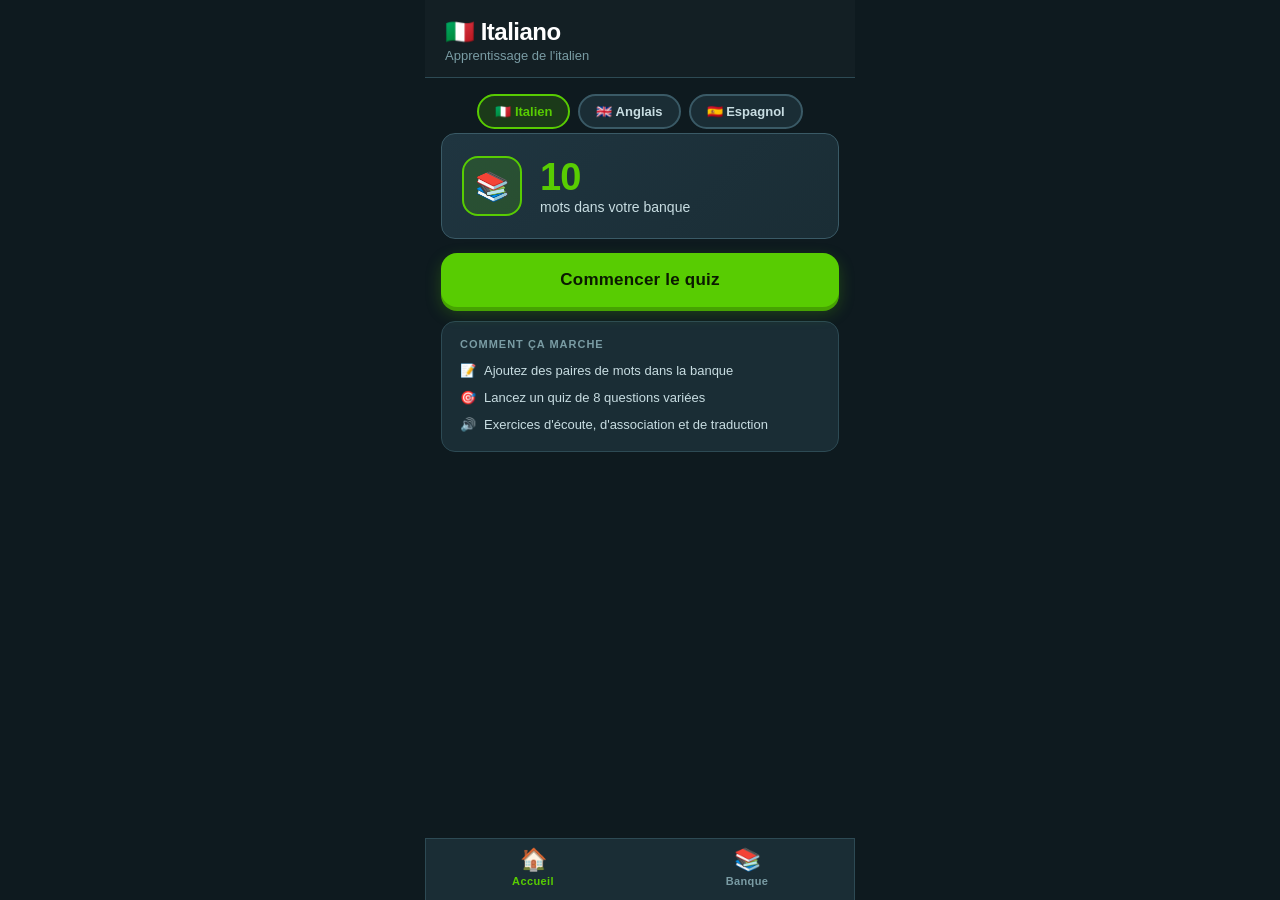
==== bundle.html @ 59fa9714 "Add files via upload" ====
<!DOCTYPE html>
<html lang="fr">
<head>
  <meta charset="UTF-8" />
  <meta name="viewport" content="width=device-width, initial-scale=1.0, maximum-scale=1.0, user-scalable=no" />
  <meta name="theme-color" content="#131F24" />
  <meta name="apple-mobile-web-app-capable" content="yes" />
  <meta name="apple-mobile-web-app-status-bar-style" content="black-translucent" />
  <meta name="apple-mobile-web-app-title" content="Italiano" />
  <title>Italiano — Apprentissage</title>
  <style>
/* ============================================================
   CSS VARIABLES & RESET
   ============================================================ */
:root {
  --bg:           #0e1a1f;
  --bg2:          #131f24;
  --card:         #1a2d35;
  --card2:        #1f3540;
  --border:       #2d4a54;
  --border2:      #3a5a66;
  --accent:       #58cc02;
  --accent-dark:  #46a302;
  --accent-glow:  rgba(88,204,2,0.18);
  --red:          #ff4b4b;
  --red-dark:     #cc3b3b;
  --red-glow:     rgba(255,75,75,0.18);
  --yellow:       #ffd900;
  --yellow-glow:  rgba(255,217,0,0.18);
  --blue:         #1cb0f6;
  --blue-glow:    rgba(28,176,246,0.18);
  --text:         #ffffff;
  --text2:        #c8dde2;
  --text-muted:   #7a9ca4;
  --nav-h:        62px;
  --radius:       14px;
  --radius-sm:    10px;
  --radius-xs:    7px;
  --ease:         cubic-bezier(0.4,0,0.2,1);
}

*, *::before, *::after {
  box-sizing: border-box;
  margin: 0; padding: 0;
  -webkit-tap-highlight-color: transparent;
}

html, body {
  height: 100%;
  overflow: hidden;
  -webkit-font-smoothing: antialiased;
}

body {
  font-family: -apple-system, BlinkMacSystemFont, 'Segoe UI', Roboto, 'Helvetica Neue', Arial, sans-serif;
  background: var(--bg);
  color: var(--text);
  display: flex;
  flex-direction: column;
  align-items: center;
}

/* ============================================================
   SCREENS
   ============================================================ */
.screen {
  display: none;
  flex-direction: column;
  width: 100%;
  max-width: 430px;
  height: 100vh;
  height: 100dvh;
  overflow: hidden;
  position: fixed;
  top: 0;
  left: 50%;
  transform: translateX(-50%);
}
.screen.active { display: flex; }

.screen-content {
  flex: 1;
  overflow-y: auto;
  padding: 16px 16px calc(var(--nav-h) + 20px);
  -webkit-overflow-scrolling: touch;
  scrollbar-width: none;
}
.screen-content::-webkit-scrollbar { display: none; }

.quiz-main { padding-bottom: 16px; }

/* ============================================================
   TTS WARNING
   ============================================================ */
.tts-warning {
  position: fixed;
  top: 0; left: 50%;
  transform: translateX(-50%);
  width: 100%; max-width: 430px;
  background: #5a3800;
  border-bottom: 1px solid #7a5200;
  color: var(--yellow);
  font-size: 13px;
  padding: 10px 16px;
  text-align: center;
  z-index: 9999;
  line-height: 1.4;
}

/* ============================================================
   HEADER
   ============================================================ */
.app-header {
  padding: 18px 20px 14px;
  background: var(--bg2);
  border-bottom: 1px solid var(--border);
  flex-shrink: 0;
}

.app-title {
  font-size: 24px;
  font-weight: 800;
  letter-spacing: -0.5px;
}

.app-subtitle {
  font-size: 13px;
  color: var(--text-muted);
  margin-top: 2px;
}

.screen-title {
  font-size: 20px;
  font-weight: 700;
  color: var(--text);
}

/* ============================================================
   QUIZ HEADER
   ============================================================ */
.quiz-header {
  display: flex;
  align-items: center;
  gap: 12px;
  padding: 12px 16px;
  background: var(--bg2);
  border-bottom: 1px solid var(--border);
  flex-shrink: 0;
}

.btn-quit {
  background: var(--card);
  border: 1.5px solid var(--border);
  color: var(--text-muted);
  font-size: 14px;
  width: 34px; height: 34px;
  border-radius: 50%;
  cursor: pointer;
  display: flex; align-items: center; justify-content: center;
  flex-shrink: 0;
  font-weight: 700;
  transition: all 0.15s;
}
.btn-quit:active { background: var(--red); color: #fff; border-color: var(--red); }

.quiz-progress-container {
  flex: 1;
  height: 10px;
  background: var(--border);
  border-radius: 5px;
  overflow: hidden;
}

.quiz-progress-bar {
  height: 100%;
  width: 0%;
  background: linear-gradient(90deg, var(--accent-dark), var(--accent));
  border-radius: 5px;
  transition: width 0.45s var(--ease);
}

.quiz-counter {
  font-size: 12px;
  font-weight: 700;
  color: var(--text-muted);
  flex-shrink: 0;
  min-width: 44px;
  text-align: right;
  letter-spacing: 0.3px;
}

/* ============================================================
   BOTTOM NAV
   ============================================================ */
.bottom-nav {
  position: fixed;
  bottom: 0; left: 50%;
  transform: translateX(-50%);
  width: 100%; max-width: 430px;
  height: var(--nav-h);
  background: var(--card);
  border-top: 1.5px solid var(--border);
  display: flex;
  z-index: 100;
  padding-bottom: env(safe-area-inset-bottom, 0px);
}

.nav-tab {
  flex: 1;
  background: none; border: none;
  cursor: pointer;
  display: flex; flex-direction: column;
  align-items: center; justify-content: center;
  gap: 4px;
  color: var(--text-muted);
  transition: color 0.15s;
  padding: 6px 0 10px;
}
.nav-tab.active { color: var(--accent); }

.nav-icon { font-size: 22px; line-height: 1; }
.nav-label { font-size: 11px; font-weight: 700; letter-spacing: 0.4px; }

/* ============================================================
   CARDS
   ============================================================ */
.card {
  background: var(--card);
  border: 1.5px solid var(--border);
  border-radius: var(--radius);
  padding: 16px;
  margin-bottom: 14px;
}

/* ============================================================
   LANGUAGE SELECTOR
   ============================================================ */
.lang-selector {
  display: flex;
  gap: 8px;
  justify-content: center;
  flex-wrap: wrap;
  margin-bottom: 4px;
}

.lang-pill {
  display: flex;
  align-items: center;
  gap: 5px;
  padding: 8px 16px;
  border-radius: 20px;
  border: 2px solid var(--border2);
  background: var(--card);
  color: var(--text2);
  font-size: 13px;
  font-weight: 600;
  cursor: pointer;
  transition: border-color 0.15s, background 0.15s, color 0.15s;
  -webkit-user-select: none;
  user-select: none;
}

.lang-pill:active { transform: scale(0.96); }

.lang-pill.active {
  border-color: var(--accent);
  background: var(--accent-glow);
  color: var(--accent);
}

.bank-lang-label {
  font-size: 12px;
  color: var(--text-muted);
  margin: 2px 0 0;
  text-align: center;
}

/* ============================================================
   HOME SCREEN
   ============================================================ */
.home-hero {
  background: linear-gradient(135deg, var(--card2) 0%, var(--card) 100%);
  border: 1.5px solid var(--border2);
  border-radius: var(--radius);
  padding: 22px 20px;
  margin-bottom: 14px;
  display: flex;
  align-items: center;
  gap: 18px;
}

.hero-icon {
  width: 60px; height: 60px;
  background: var(--accent-glow);
  border: 2px solid var(--accent);
  border-radius: 16px;
  display: flex; align-items: center; justify-content: center;
  font-size: 28px;
  flex-shrink: 0;
}

.hero-text {}

.hero-count {
  font-size: 38px;
  font-weight: 900;
  color: var(--accent);
  line-height: 1;
  letter-spacing: -1px;
}

.hero-label {
  font-size: 14px;
  color: var(--text2);
  margin-top: 3px;
}

.quiz-start-area {
  margin-bottom: 14px;
}

.hint-text {
  font-size: 13px;
  color: var(--text-muted);
  margin-top: 10px;
  text-align: center;
  line-height: 1.5;
}
.hint-text strong { color: var(--text2); }

.home-tips {
  background: var(--card);
  border: 1.5px solid var(--border);
  border-radius: var(--radius);
  padding: 16px 18px;
}

.home-tips h3 {
  font-size: 11px;
  font-weight: 700;
  color: var(--text-muted);
  text-transform: uppercase;
  letter-spacing: 1px;
  margin-bottom: 12px;
}

.tip-list {
  list-style: none;
  display: flex; flex-direction: column;
  gap: 9px;
}

.tip-list li {
  font-size: 13px;
  color: var(--text2);
  display: flex; align-items: flex-start; gap: 8px;
  line-height: 1.4;
}

/* ============================================================
   BUTTONS
   ============================================================ */
.btn {
  display: inline-flex; align-items: center; justify-content: center;
  gap: 7px;
  padding: 14px 20px;
  border-radius: var(--radius);
  border: none;
  font-size: 15px;
  font-weight: 700;
  cursor: pointer;
  transition: transform 0.1s, opacity 0.15s, box-shadow 0.15s;
  text-align: center;
  white-space: nowrap;
  -webkit-user-select: none; user-select: none;
  letter-spacing: 0.2px;
}
.btn:active:not(:disabled) { transform: scale(0.96); }
.btn:disabled { opacity: 0.38; cursor: not-allowed; }

.btn-primary {
  background: var(--accent);
  color: #0a1a00;
  box-shadow: 0 4px 0 var(--accent-dark), 0 6px 16px rgba(88,204,2,0.25);
}
.btn-primary:active:not(:disabled) {
  box-shadow: 0 2px 0 var(--accent-dark);
  transform: translateY(2px);
}
.btn-primary:disabled { box-shadow: none; }

.btn-secondary {
  background: var(--card2);
  color: var(--text2);
  border: 1.5px solid var(--border2);
  box-shadow: 0 3px 0 var(--border);
}
.btn-secondary:active:not(:disabled) {
  box-shadow: 0 1px 0 var(--border);
  transform: translateY(2px);
}

.btn-danger {
  background: var(--red);
  color: #fff;
  box-shadow: 0 4px 0 var(--red-dark);
}
.btn-danger:active:not(:disabled) {
  box-shadow: 0 2px 0 var(--red-dark);
  transform: translateY(2px);
}

.btn-large {
  padding: 17px 28px;
  font-size: 17px;
  width: 100%;
  border-radius: 16px;
}

.btn-full { width: 100%; }

.btn-icon-add {
  padding: 11px 16px;
  font-size: 14px;
  border-radius: var(--radius-sm);
}

.btn-sub {
  display: block;
  font-size: 11px;
  font-weight: 400;
  opacity: 0.75;
  margin-top: 2px;
  white-space: normal;
  text-align: center;
  line-height: 1.3;
}

/* ============================================================
   BANK SCREEN
   ============================================================ */
.bank-toolbar {
  display: flex;
  gap: 10px;
  margin-bottom: 12px;
  align-items: center;
}

.search-wrapper {
  flex: 1;
  position: relative;
  display: flex; align-items: center;
}

.search-icon {
  position: absolute; left: 11px;
  font-size: 15px;
  pointer-events: none;
  opacity: 0.6;
}

.search-input {
  width: 100%;
  background: var(--card);
  border: 1.5px solid var(--border);
  border-radius: var(--radius-sm);
  color: var(--text);
  font-size: 15px;
  padding: 11px 11px 11px 36px;
  outline: none;
  transition: border-color 0.15s;
  -webkit-appearance: none;
}
.search-input:focus { border-color: var(--accent); }
.search-input::placeholder { color: var(--text-muted); }

/* ============================================================
   WORD LIST
   ============================================================ */
.word-list {
  list-style: none;
  display: flex; flex-direction: column;
  gap: 8px;
  margin-bottom: 16px;
}

.word-item {
  background: var(--card);
  border: 1.5px solid var(--border);
  border-radius: var(--radius-sm);
  padding: 12px 14px;
  display: flex; align-items: center; gap: 12px;
  animation: fadeSlideIn 0.2s var(--ease);
}

@keyframes fadeSlideIn {
  from { opacity: 0; transform: translateY(-5px); }
  to   { opacity: 1; transform: translateY(0); }
}

.word-flag {
  font-size: 18px;
  flex-shrink: 0;
  line-height: 1;
}

.word-texts { flex: 1; min-width: 0; }

.word-fr {
  font-size: 15px;
  font-weight: 600;
  color: var(--text);
  white-space: nowrap; overflow: hidden; text-overflow: ellipsis;
}

.word-it {
  font-size: 13px;
  color: var(--text-muted);
  margin-top: 2px;
  white-space: nowrap; overflow: hidden; text-overflow: ellipsis;
  font-style: italic;
}

.word-actions {
  display: flex; gap: 6px; flex-shrink: 0;
}

.btn-icon-sm {
  background: none;
  border: 1.5px solid var(--border);
  color: var(--text-muted);
  width: 34px; height: 34px;
  border-radius: var(--radius-xs);
  cursor: pointer;
  display: flex; align-items: center; justify-content: center;
  font-size: 15px;
  transition: background 0.15s, color 0.15s, border-color 0.15s;
}
.btn-icon-sm:active { background: var(--border2); }
.btn-icon-sm.delete:active { background: var(--red); color: #fff; border-color: var(--red); }

.empty-state {
  text-align: center;
  padding: 40px 20px;
  color: var(--text-muted);
}
.empty-icon { font-size: 48px; margin-bottom: 12px; }
.empty-state p { font-size: 15px; margin-bottom: 6px; }
.text-muted { color: var(--text-muted); font-size: 13px; }

.bank-actions {
  display: flex; gap: 10px;
  padding-bottom: 8px;
}
.bank-actions .btn {
  flex: 1;
  font-size: 13px;
  padding: 12px 8px;
}

/* ============================================================
   MODALS
   ============================================================ */
.modal-overlay {
  position: fixed; inset: 0;
  background: rgba(0,0,0,0.72);
  display: flex;
  align-items: flex-end;
  justify-content: center;
  z-index: 500;
  backdrop-filter: blur(6px);
  -webkit-backdrop-filter: blur(6px);
  animation: overlayIn 0.2s ease;
}
@keyframes overlayIn { from { opacity: 0; } to { opacity: 1; } }
.modal-overlay.hidden { display: none; }

.modal-card {
  background: var(--card);
  border: 1.5px solid var(--border2);
  border-radius: var(--radius) var(--radius) 0 0;
  width: 100%; max-width: 430px;
  padding: 22px 20px calc(24px + env(safe-area-inset-bottom, 0px));
  animation: slideUp 0.28s cubic-bezier(0.32, 0.72, 0, 1);
  max-height: 92vh; overflow-y: auto;
}
@keyframes slideUp {
  from { transform: translateY(100%); }
  to   { transform: translateY(0); }
}

.modal-header {
  display: flex; align-items: center;
  justify-content: space-between;
  margin-bottom: 22px;
}

.modal-title { font-size: 18px; font-weight: 800; }

.modal-close {
  background: var(--card2); border: 1.5px solid var(--border2);
  color: var(--text-muted); font-size: 14px; font-weight: 700;
  width: 32px; height: 32px;
  border-radius: 50%;
  cursor: pointer;
  display: flex; align-items: center; justify-content: center;
  transition: background 0.15s;
}
.modal-close:active { background: var(--border2); }

.modal-body { display: flex; flex-direction: column; gap: 14px; }
.modal-text { font-size: 14px; color: var(--text-muted); text-align: center; }

.import-filename { font-size: 15px; font-weight: 600; text-align: center; word-break: break-all; }
.import-count    { font-size: 13px; color: var(--text-muted); text-align: center; }
.import-options  { display: flex; flex-direction: column; gap: 10px; }

/* ============================================================
   FORMS
   ============================================================ */
.modal-form { display: flex; flex-direction: column; gap: 18px; }

.form-group { display: flex; flex-direction: column; gap: 6px; }

.form-label {
  font-size: 12px; font-weight: 700;
  color: var(--text-muted);
  text-transform: uppercase; letter-spacing: 0.8px;
}

.form-input {
  background: var(--bg2);
  border: 1.5px solid var(--border);
  border-radius: var(--radius-sm);
  color: var(--text); font-size: 16px;
  padding: 13px 14px;
  outline: none;
  transition: border-color 0.15s;
  -webkit-appearance: none; width: 100%;
}
.form-input:focus { border-color: var(--accent); }
.form-input::placeholder { color: var(--text-muted); }

.form-error {
  background: var(--red-glow);
  border: 1.5px solid var(--red);
  border-radius: var(--radius-xs);
  color: var(--red);
  font-size: 13px; font-weight: 600;
  padding: 10px 12px;
}
.form-error.hidden { display: none; }

/* ============================================================
   SCORE MODAL
   ============================================================ */
.score-card {
  text-align: center;
  padding: 28px 24px calc(28px + env(safe-area-inset-bottom, 0px));
}

.score-emoji {
  font-size: 60px; margin-bottom: 6px;
  animation: bounceIn 0.5s cubic-bezier(0.36,0.07,0.19,0.97);
}
@keyframes bounceIn {
  0%   { transform: scale(0.2); opacity: 0; }
  60%  { transform: scale(1.2); }
  100% { transform: scale(1); opacity: 1; }
}

.score-title { font-size: 20px; font-weight: 800; margin-bottom: 18px; }

.score-display {
  display: flex; align-items: baseline;
  justify-content: center; gap: 4px;
  margin-bottom: 6px;
}

.score-number {
  font-size: 72px; font-weight: 900;
  color: var(--accent); line-height: 1;
}

.score-total { font-size: 30px; font-weight: 700; color: var(--text-muted); }

.score-message { font-size: 15px; color: var(--text2); margin-bottom: 26px; line-height: 1.4; }

.score-actions { display: flex; flex-direction: column; gap: 10px; }

/* ============================================================
   QUIZ CONTENT
   ============================================================ */
.quiz-content {
  display: flex; flex-direction: column;
  gap: 14px;
  padding-top: 6px;
  height: 100%;
}

.quiz-type-label {
  font-size: 11px; font-weight: 700;
  color: var(--text-muted);
  text-transform: uppercase; letter-spacing: 1.2px;
  text-align: center;
}

/* ---- MCQ ---- */
.mcq-question {
  background: var(--card);
  border: 1.5px solid var(--border2);
  border-radius: var(--radius);
  padding: 22px 16px;
  text-align: center;
  display: flex; flex-direction: column;
  align-items: center; gap: 10px;
}

.mcq-word {
  font-size: 28px; font-weight: 800;
  color: var(--text); line-height: 1.2;
  word-break: break-word;
}

.mcq-options {
  display: flex; flex-direction: column;
  gap: 9px;
}

.mcq-option {
  background: var(--card);
  border: 2px solid var(--border2);
  border-radius: var(--radius-sm);
  color: var(--text);
  font-size: 15px; font-weight: 600;
  padding: 15px 16px;
  cursor: pointer; text-align: left;
  transition: background 0.12s, border-color 0.12s, transform 0.1s;
  width: 100%;
  display: flex; align-items: center; gap: 12px;
  box-shadow: 0 2px 0 var(--border);
}
.mcq-option:active:not(:disabled) {
  transform: translateY(1px);
  box-shadow: 0 1px 0 var(--border);
}
.mcq-option:disabled { cursor: default; }

.mcq-option.correct {
  background: var(--accent-glow);
  border-color: var(--accent);
  color: var(--accent);
  box-shadow: 0 2px 0 var(--accent-dark);
}
.mcq-option.incorrect {
  background: var(--red-glow);
  border-color: var(--red);
  color: var(--red);
  box-shadow: 0 2px 0 var(--red-dark);
  animation: shake 0.4s ease;
}

.mcq-option-letter {
  width: 28px; height: 28px;
  border-radius: 50%;
  background: var(--bg2);
  border: 1.5px solid var(--border2);
  display: flex; align-items: center; justify-content: center;
  font-size: 12px; font-weight: 800;
  color: var(--text-muted);
  flex-shrink: 0;
}
.mcq-option.correct  .mcq-option-letter { background: var(--accent); color: #0a1a00; border-color: var(--accent); }
.mcq-option.incorrect .mcq-option-letter { background: var(--red); color: #fff; border-color: var(--red); }

/* ---- AUDIO BUTTON ---- */
.audio-btn-wrapper {
  display: flex; justify-content: center;
  padding: 8px 0;
}

.btn-audio {
  width: 78px; height: 78px;
  border-radius: 50%;
  background: var(--blue-glow);
  border: 2.5px solid var(--blue);
  font-size: 30px;
  cursor: pointer;
  display: flex; align-items: center; justify-content: center;
  transition: transform 0.15s, background 0.15s;
  box-shadow: 0 4px 0 rgba(28,176,246,0.3), 0 6px 20px rgba(28,176,246,0.15);
}
.btn-audio:active { transform: scale(0.93); }
.btn-audio.speaking {
  animation: audioPulse 0.9s ease-in-out infinite;
  background: rgba(28,176,246,0.25);
}

@keyframes audioPulse {
  0%, 100% { box-shadow: 0 0 0 0 rgba(28,176,246,0.5), 0 4px 0 rgba(28,176,246,0.3); }
  50%       { box-shadow: 0 0 0 16px rgba(28,176,246,0), 0 4px 0 rgba(28,176,246,0.3); }
}

/* ---- MATCH GAME ---- */
.match-instruction {
  font-size: 13px; color: var(--text-muted);
  text-align: center; line-height: 1.5;
}

.match-grid {
  display: grid;
  grid-template-columns: 1fr 1fr;
  gap: 8px;
  align-items: stretch;
}

.match-card {
  background: var(--card);
  border: 2px solid var(--border2);
  border-radius: var(--radius-sm);
  padding: 11px 8px;
  text-align: center; cursor: pointer;
  font-size: 13px; font-weight: 600;
  line-height: 1.3; word-break: break-word;
  min-height: 50px;
  display: flex; align-items: center; justify-content: center;
  transition: background 0.12s, border-color 0.12s, transform 0.1s;
  -webkit-user-select: none; user-select: none;
  box-shadow: 0 2px 0 var(--border);
  color: var(--text2);
}
.match-card:active:not(.matched):not(.disabled) {
  transform: scale(0.96);
}

.match-card.selected {
  border-color: var(--yellow);
  background: var(--yellow-glow);
  color: var(--yellow);
  box-shadow: 0 2px 0 rgba(180,150,0,0.5);
}

.match-card.matched {
  border-color: var(--accent);
  background: var(--accent-glow);
  color: var(--accent);
  opacity: 0.55;
  pointer-events: none;
  box-shadow: none;
}

.match-card.incorrect {
  border-color: var(--red);
  background: var(--red-glow);
  color: var(--red);
  animation: shake 0.4s ease;
}

.match-card.disabled {
  opacity: 0.25; cursor: not-allowed; pointer-events: none;
}

.match-card.audio-card {
  font-size: 22px;
  min-height: 54px;
}

/* ============================================================
   ANIMATIONS
   ============================================================ */
@keyframes shake {
  0%, 100% { transform: translateX(0); }
  20%       { transform: translateX(-7px); }
  40%       { transform: translateX(7px); }
  60%       { transform: translateX(-4px); }
  80%       { transform: translateX(4px); }
}

/* ============================================================
   UTILITY
   ============================================================ */
.hidden { display: none !important; }

@media (min-width: 431px) {
  .bottom-nav {
    border-left: 1.5px solid var(--border);
    border-right: 1.5px solid var(--border);
  }
}

</style>
</head>
<body>

  <!-- TTS Warning Banner -->
  <div id="tts-warning" class="tts-warning hidden">
    ⚠️ La synthèse vocale n'est pas disponible sur ce navigateur. Les exercices audio seront remplacés.
  </div>

  <!-- ===== SCREEN: HOME ===== -->
  <div id="screen-home" class="screen active" data-screen="home">
    <header class="app-header">
      <h1 class="app-title" id="app-title">🇮🇹 Italiano</h1>
      <p class="app-subtitle" id="app-subtitle">Apprentissage du vocabulaire</p>
    </header>

    <main class="screen-content">
      <div id="lang-selector" class="lang-selector"></div>

      <div class="home-hero">
        <div class="hero-icon">📚</div>
        <div class="hero-text">
          <div class="hero-count" id="word-count">0</div>
          <div class="hero-label">mots dans votre banque</div>
        </div>
      </div>

      <div class="quiz-start-area">
        <button id="btn-start-quiz" class="btn btn-primary btn-large" disabled>
          Commencer le quiz
        </button>
        <p id="quiz-hint" class="hint-text hidden">
          Ajoutez encore <strong>8 mots</strong> minimum pour lancer un quiz.
        </p>
      </div>

      <div class="home-tips">
        <h3>Comment ça marche</h3>
        <ul class="tip-list">
          <li><span>📝</span> Ajoutez des paires de mots dans la banque</li>
          <li><span>🎯</span> Lancez un quiz de 8 questions variées</li>
          <li><span>🔊</span> Exercices d'écoute, d'association et de traduction</li>
        </ul>
      </div>
    </main>
  </div>

  <!-- ===== SCREEN: BANK ===== -->
  <div id="screen-bank" class="screen" data-screen="bank">
    <header class="app-header">
      <h1 class="screen-title">Ma banque de mots</h1>
      <p id="bank-lang-label" class="bank-lang-label"></p>
    </header>

    <main class="screen-content">
      <div class="bank-toolbar">
        <div class="search-wrapper">
          <span class="search-icon">🔍</span>
          <input
            type="text"
            id="search-input"
            class="search-input"
            placeholder="Rechercher un mot..."
            autocomplete="off"
            autocorrect="off"
            spellcheck="false"
          />
        </div>
        <button id="btn-add-word" class="btn btn-primary btn-icon-add">
          + Ajouter
        </button>
      </div>

      <ul id="word-list" class="word-list">
        <!-- Words rendered by JS -->
      </ul>

      <div id="word-list-empty" class="empty-state hidden">
        <div class="empty-icon">📭</div>
        <p>Aucun mot trouvé</p>
        <p class="text-muted">Ajoutez votre premier mot ci-dessus !</p>
      </div>

      <div class="bank-actions">
        <button id="btn-export" class="btn btn-secondary">
          ⬇️ Exporter
        </button>
        <button id="btn-import" class="btn btn-secondary">
          ⬆️ Importer
        </button>
        <input type="file" id="import-file-input" accept=".json" style="display:none" />
      </div>
    </main>
  </div>

  <!-- ===== SCREEN: QUIZ ===== -->
  <div id="screen-quiz" class="screen" data-screen="quiz">
    <header class="quiz-header">
      <button id="btn-quit-quiz" class="btn-quit" title="Quitter le quiz">✕</button>
      <div id="quiz-progress-container" class="quiz-progress-container">
        <div id="quiz-progress-bar" class="quiz-progress-bar"></div>
      </div>
      <span id="quiz-counter" class="quiz-counter">Q 1 / 8</span>
    </header>

    <main class="screen-content quiz-main">
      <div id="quiz-content" class="quiz-content">
        <!-- Dynamic quiz content rendered by JS -->
      </div>
    </main>
  </div>

  <!-- ===== BOTTOM NAVIGATION ===== -->
  <nav class="bottom-nav" id="bottom-nav">
    <button class="nav-tab active" data-target="home">
      <span class="nav-icon">🏠</span>
      <span class="nav-label">Accueil</span>
    </button>
    <button class="nav-tab" data-target="bank">
      <span class="nav-icon">📚</span>
      <span class="nav-label">Banque</span>
    </button>
  </nav>

  <!-- ===== MODAL: ADD / EDIT WORD ===== -->
  <div id="modal-add-word" class="modal-overlay hidden" role="dialog" aria-modal="true">
    <div class="modal-card">
      <div class="modal-header">
        <h2 id="modal-word-title" class="modal-title">Ajouter un mot</h2>
        <button class="modal-close" data-close="modal-add-word">✕</button>
      </div>
      <form id="form-add-word" class="modal-form" novalidate>
        <input type="hidden" id="edit-word-id" value="" />
        <div class="form-group">
          <label for="input-native" id="label-native" class="form-label">🇫🇷 Français</label>
          <input
            type="text"
            id="input-native"
            class="form-input"
            placeholder="ex: le chat"
            autocomplete="off"
            required
          />
        </div>
        <div class="form-group">
          <label for="input-target" id="label-target" class="form-label">🇮🇹 Italien</label>
          <input
            type="text"
            id="input-target"
            class="form-input"
            placeholder="ex: il gatto"
            autocomplete="off"
            required
          />
        </div>
        <div id="form-error" class="form-error hidden"></div>
        <button type="submit" class="btn btn-primary btn-full">
          💾 Sauvegarder
        </button>
      </form>
    </div>
  </div>

  <!-- ===== MODAL: IMPORT ===== -->
  <div id="modal-import" class="modal-overlay hidden" role="dialog" aria-modal="true">
    <div class="modal-card">
      <div class="modal-header">
        <h2 class="modal-title">Importer des mots</h2>
        <button class="modal-close" data-close="modal-import">✕</button>
      </div>
      <div class="modal-body">
        <p class="import-filename" id="import-filename">📄 fichier.json</p>
        <p class="import-count" id="import-count"></p>
        <p class="modal-text">Comment souhaitez-vous importer ces mots ?</p>
        <div class="import-options">
          <button id="btn-merge" class="btn btn-secondary btn-full">
            🔀 Fusionner
            <span class="btn-sub">Ajoute les nouveaux mots sans supprimer les existants</span>
          </button>
          <button id="btn-replace" class="btn btn-danger btn-full">
            🔄 Remplacer
            <span class="btn-sub">Supprime tous les mots existants et importe ceux-ci</span>
          </button>
        </div>
      </div>
    </div>
  </div>

  <!-- ===== MODAL: SCORE ===== -->
  <div id="modal-score" class="modal-overlay hidden" role="dialog" aria-modal="true">
    <div class="modal-card score-card">
      <div class="score-emoji" id="score-emoji">🏆</div>
      <h2 class="score-title">Quiz terminé !</h2>
      <div class="score-display">
        <span id="score-value" class="score-number">8</span>
        <span class="score-total">/8</span>
      </div>
      <p id="score-message" class="score-message">Excellent !</p>
      <div class="score-actions">
        <button id="btn-replay" class="btn btn-primary btn-full">
          🔁 Rejouer
        </button>
        <button id="btn-go-home" class="btn btn-secondary btn-full">
          🏠 Accueil
        </button>
      </div>
    </div>
  </div>

  <script>
/* ============================================================
   APP.JS — Apprentissage de vocabulaire (multi-langue)
   ============================================================ */
'use strict';

/* ============================================================
   LANGUAGE CONFIG
   ============================================================ */
const LANGUAGES = {
  'fr-it': { label: 'Français → Italien',   nativeFlag: '🇫🇷', targetFlag: '🇮🇹', ttsLang: 'it-IT', ttsPfx: 'it', filename: 'mots_it.json', title: '🇮🇹 Italiano',  subtitle: 'Apprentissage de l\'italien'   },
  'fr-en': { label: 'Français → Anglais',   nativeFlag: '🇫🇷', targetFlag: '🇬🇧', ttsLang: 'en-US', ttsPfx: 'en', filename: 'mots_en.json', title: '🇬🇧 English',   subtitle: 'Apprentissage de l\'anglais'   },
  'fr-es': { label: 'Français → Espagnol',  nativeFlag: '🇫🇷', targetFlag: '🇪🇸', ttsLang: 'es-ES', ttsPfx: 'es', filename: 'mots_es.json', title: '🇪🇸 Español',   subtitle: 'Apprentissage de l\'espagnol'  },
};

const LANG_KEY = 'app_current_lang';
let currentLangKey = localStorage.getItem(LANG_KEY) || 'fr-it';
function lang() { return LANGUAGES[currentLangKey]; }

/* ============================================================
   STORAGE
   ============================================================ */
function storageKey() { return 'words_' + currentLangKey; }

// Migrate old fr/it fields to native/target
function migrateWord(w) {
  if (w.native === undefined && w.fr !== undefined) {
    return { id: w.id, native: w.fr, target: w.it, created_at: w.created_at, last_seen: w.last_seen };
  }
  return w;
}

function loadWords() {
  try {
    const raw = localStorage.getItem(storageKey());
    if (!raw) return [];
    const parsed = JSON.parse(raw);
    if (!Array.isArray(parsed)) return [];
    return parsed.map(migrateWord);
  } catch (e) {
    console.error('loadWords error:', e);
    return [];
  }
}

function saveWords(words) {
  try {
    localStorage.setItem(storageKey(), JSON.stringify(words));
  } catch (e) {
    console.error('saveWords error:', e);
  }
}

function getWords() { return loadWords(); }

function createWord(native, target) {
  return {
    id: (typeof crypto !== 'undefined' && crypto.randomUUID)
      ? crypto.randomUUID()
      : Math.random().toString(36).slice(2) + Date.now().toString(36),
    native: native.trim(),
    target: target.trim(),
    created_at: new Date().toISOString(),
    last_seen: null
  };
}

function addWord(native, target) {
  const words = getWords();
  const word = createWord(native, target);
  words.unshift(word);
  saveWords(words);
  return word;
}

function updateWord(id, native, target) {
  const words = getWords();
  const idx = words.findIndex(w => w.id === id);
  if (idx === -1) return false;
  words[idx].native = native.trim();
  words[idx].target = target.trim();
  saveWords(words);
  return true;
}

function deleteWord(id) {
  saveWords(getWords().filter(w => w.id !== id));
}

function updateLastSeen(ids) {
  const words = getWords();
  const now = new Date().toISOString();
  ids.forEach(id => {
    const w = words.find(w => w.id === id);
    if (w) w.last_seen = now;
  });
  saveWords(words);
}

/* ============================================================
   TTS MODULE
   ============================================================ */
let targetVoice = null;
let ttsSupported = true;

function initTTS() {
  if (!window.speechSynthesis) {
    ttsSupported = false;
    document.getElementById('tts-warning').classList.remove('hidden');
    return;
  }
  function loadVoices() {
    const voices = speechSynthesis.getVoices();
    targetVoice = voices.find(v => v.lang.startsWith(lang().ttsPfx)) || null;
  }
  loadVoices();
  speechSynthesis.onvoiceschanged = loadVoices;
}

function refreshTTSVoice() {
  if (!window.speechSynthesis) return;
  const voices = speechSynthesis.getVoices();
  targetVoice = voices.find(v => v.lang.startsWith(lang().ttsPfx)) || null;
}

function speak(text, onEnd) {
  if (!ttsSupported || !window.speechSynthesis) {
    if (onEnd) onEnd();
    return;
  }
  speechSynthesis.cancel();
  const utterance = new SpeechSynthesisUtterance(text);
  utterance.lang = lang().ttsLang;
  utterance.rate = 0.85;
  utterance.pitch = 1.0;
  utterance.volume = 1.0;
  if (targetVoice) utterance.voice = targetVoice;
  if (onEnd) {
    utterance.onend = () => onEnd();
    utterance.onerror = () => onEnd();
  }
  setTimeout(() => {
    try { speechSynthesis.speak(utterance); }
    catch (e) { if (onEnd) onEnd(); }
  }, 50);
}

/* ============================================================
   NAVIGATION
   ============================================================ */
function showScreen(screenId) {
  document.querySelectorAll('.screen').forEach(s => s.classList.remove('active'));
  const target = document.getElementById('screen-' + screenId);
  if (target) target.classList.add('active');
  document.querySelectorAll('.nav-tab').forEach(tab => {
    tab.classList.toggle('active', tab.dataset.target === screenId);
  });
  document.getElementById('bottom-nav').style.display = screenId === 'quiz' ? 'none' : 'flex';
}

/* ============================================================
   LANGUAGE SWITCHER
   ============================================================ */
function switchLanguage(key) {
  if (!LANGUAGES[key] || key === currentLangKey) return;
  currentLangKey = key;
  localStorage.setItem(LANG_KEY, key);
  refreshTTSVoice();
  renderLanguageSelector();
  updateAppHeader();
  updateBankHeader();
  updateFormLabels();
  document.getElementById('search-input').value = '';
  renderWordList('');
  updateHomeStats();
  seedDemoIfEmpty();
}

function renderLanguageSelector() {
  const container = document.getElementById('lang-selector');
  if (!container) return;
  container.innerHTML = Object.entries(LANGUAGES).map(([key, l]) => `
    <button class="lang-pill${key === currentLangKey ? ' active' : ''}" data-lang="${key}">
      ${l.targetFlag} ${l.label.split('→')[1].trim()}
    </button>
  `).join('');
  container.querySelectorAll('.lang-pill').forEach(btn => {
    btn.addEventListener('click', () => switchLanguage(btn.dataset.lang));
  });
}

function updateAppHeader() {
  const title = document.getElementById('app-title');
  const subtitle = document.getElementById('app-subtitle');
  if (title) title.textContent = lang().title;
  if (subtitle) subtitle.textContent = lang().subtitle;
}

function updateBankHeader() {
  const el = document.getElementById('bank-lang-label');
  if (el) el.textContent = lang().label;
}

function updateFormLabels() {
  const labelNative = document.getElementById('label-native');
  const labelTarget = document.getElementById('label-target');
  const inputTarget = document.getElementById('input-target');
  if (labelNative) labelNative.textContent = `${lang().nativeFlag} Français`;
  if (labelTarget) labelTarget.textContent = `${lang().targetFlag} ${lang().label.split('→')[1].trim()}`;
  const placeholders = { 'fr-it': 'il gatto', 'fr-en': 'the cat', 'fr-es': 'el gato' };
  if (inputTarget) inputTarget.placeholder = `ex: ${placeholders[currentLangKey] || '...'}`;
}

/* ============================================================
   HOME SCREEN
   ============================================================ */
function updateHomeStats() {
  const words = getWords();
  const count = words.length;
  const countEl = document.getElementById('word-count');
  const startBtn = document.getElementById('btn-start-quiz');
  const hintEl = document.getElementById('quiz-hint');
  if (countEl) countEl.textContent = count;
  if (startBtn) {
    startBtn.disabled = count < 8;
    if (hintEl) {
      if (count < 8) {
        hintEl.classList.remove('hidden');
        const remaining = 8 - count;
        hintEl.innerHTML = `Ajoutez encore <strong>${remaining} mot${remaining > 1 ? 's' : ''}</strong> pour commencer un quiz.`;
      } else {
        hintEl.classList.add('hidden');
      }
    }
  }
}

/* ============================================================
   BANK SCREEN — WORD LIST
   ============================================================ */
function renderWordList(filter) {
  filter = (filter || '').toLowerCase().trim();
  const words = getWords();
  const list = document.getElementById('word-list');
  const emptyEl = document.getElementById('word-list-empty');
  if (!list) return;

  const filtered = filter
    ? words.filter(w =>
        w.native.toLowerCase().includes(filter) ||
        w.target.toLowerCase().includes(filter)
      )
    : words;

  if (filtered.length === 0) {
    list.innerHTML = '';
    if (emptyEl) emptyEl.classList.remove('hidden');
    return;
  }
  if (emptyEl) emptyEl.classList.add('hidden');

  list.innerHTML = filtered.map(word => `
    <li class="word-item" data-id="${escHtml(word.id)}">
      <div class="word-texts">
        <div class="word-native">${escHtml(word.native)}</div>
        <div class="word-target">${lang().targetFlag} ${escHtml(word.target)}</div>
      </div>
      <div class="word-actions">
        <button class="btn-icon-sm edit" data-action="edit" data-id="${escHtml(word.id)}" title="Modifier">✏️</button>
        <button class="btn-icon-sm delete" data-action="delete" data-id="${escHtml(word.id)}" title="Supprimer">🗑️</button>
      </div>
    </li>
  `).join('');
}

function escHtml(str) {
  return String(str)
    .replace(/&/g, '&amp;')
    .replace(/</g, '&lt;')
    .replace(/>/g, '&gt;')
    .replace(/"/g, '&quot;')
    .replace(/'/g, '&#39;');
}

/* ============================================================
   MODALS
   ============================================================ */
function openModal(id) {
  const modal = document.getElementById(id);
  if (modal) modal.classList.remove('hidden');
}
function closeModal(id) {
  const modal = document.getElementById(id);
  if (modal) modal.classList.add('hidden');
}

function openAddWordModal() {
  document.getElementById('modal-word-title').textContent = 'Ajouter un mot';
  document.getElementById('edit-word-id').value = '';
  document.getElementById('input-native').value = '';
  document.getElementById('input-target').value = '';
  document.getElementById('form-error').classList.add('hidden');
  updateFormLabels();
  openModal('modal-add-word');
  setTimeout(() => document.getElementById('input-native').focus(), 150);
}

function openEditWordModal(id) {
  const word = getWords().find(w => w.id === id);
  if (!word) return;
  document.getElementById('modal-word-title').textContent = 'Modifier le mot';
  document.getElementById('edit-word-id').value = word.id;
  document.getElementById('input-native').value = word.native;
  document.getElementById('input-target').value = word.target;
  document.getElementById('form-error').classList.add('hidden');
  updateFormLabels();
  openModal('modal-add-word');
  setTimeout(() => document.getElementById('input-native').focus(), 150);
}

/* ============================================================
   EXPORT
   ============================================================ */
function exportWords() {
  const words = getWords();
  if (words.length === 0) { alert('Votre banque de mots est vide.'); return; }
  const exportData = words.map(({ native, target }) => ({ native, target }));
  const json = JSON.stringify(exportData, null, 2);
  const blob = new Blob([json], { type: 'application/json' });
  const url = URL.createObjectURL(blob);
  const a = document.createElement('a');
  a.href = url;
  a.download = lang().filename;
  document.body.appendChild(a);
  a.click();
  document.body.removeChild(a);
  URL.revokeObjectURL(url);
}

/* ============================================================
   IMPORT
   ============================================================ */
let pendingImportData = null;

function handleImportFile(file) {
  if (!file) return;
  const reader = new FileReader();
  reader.onload = (e) => {
    let data;
    try { data = JSON.parse(e.target.result); }
    catch (err) { alert('Fichier JSON invalide.'); return; }

    if (!Array.isArray(data)) { alert('Le fichier doit contenir un tableau de mots.'); return; }

    // Support both new (native/target) and old (fr/it) formats
    const valid = data.filter(item =>
      item && typeof item === 'object' &&
      (typeof item.native === 'string' || typeof item.fr === 'string') &&
      (typeof item.target === 'string' || typeof item.it === 'string')
    ).map(item => ({
      id: (typeof crypto !== 'undefined' && crypto.randomUUID) ? crypto.randomUUID() : Math.random().toString(36).slice(2),
      native: (item.native || item.fr || '').trim(),
      target: (item.target || item.it || '').trim(),
      created_at: new Date().toISOString(),
      last_seen: null
    })).filter(w => w.native && w.target);

    if (valid.length === 0) { alert('Aucun mot valide trouvé dans ce fichier.'); return; }

    pendingImportData = valid;
    document.getElementById('import-filename').textContent = '📄 ' + file.name;
    document.getElementById('import-count').textContent = `${valid.length} mot${valid.length > 1 ? 's' : ''} trouvé${valid.length > 1 ? 's' : ''}`;
    openModal('modal-import');
  };
  reader.readAsText(file);
}

function mergeImport() {
  if (!pendingImportData) return;
  const existing = getWords();
  const toAdd = pendingImportData.filter(newWord =>
    !existing.some(e =>
      e.native.toLowerCase() === newWord.native.toLowerCase() &&
      e.target.toLowerCase() === newWord.target.toLowerCase()
    )
  );
  saveWords([...toAdd, ...existing]);
  pendingImportData = null;
  closeModal('modal-import');
  renderWordList(document.getElementById('search-input').value);
  updateHomeStats();
  const msg = toAdd.length === 0
    ? 'Tous les mots existaient déjà.'
    : `${toAdd.length} nouveau${toAdd.length > 1 ? 'x' : ''} mot${toAdd.length > 1 ? 's' : ''} ajouté${toAdd.length > 1 ? 's' : ''}.`;
  alert(msg);
}

function replaceImport() {
  if (!pendingImportData) return;
  if (!confirm(`Remplacer TOUS vos mots existants par les ${pendingImportData.length} mots importés ?`)) return;
  saveWords(pendingImportData);
  pendingImportData = null;
  closeModal('modal-import');
  renderWordList(document.getElementById('search-input').value);
  updateHomeStats();
}

/* ============================================================
   UTILITY
   ============================================================ */
function shuffle(arr) {
  const a = [...arr];
  for (let i = a.length - 1; i > 0; i--) {
    const j = Math.floor(Math.random() * (i + 1));
    [a[i], a[j]] = [a[j], a[i]];
  }
  return a;
}

function pickRandom(arr, n) { return shuffle(arr).slice(0, n); }

/* ============================================================
   QUIZ ENGINE
   ============================================================ */
const QUIZ_SIZE = 8;
const MATCH_SIZE = 5;

const QuizType = { TEXT_MATCH: 0, AUDIO_MATCH: 1, MCQ_TRANSLATE: 2, MCQ_LISTEN: 3 };

let quizState = null;

function buildQuiz() {
  const allWords = getWords();
  if (allWords.length < QUIZ_SIZE) return null;

  const sessionWords = pickRandom(allWords, QUIZ_SIZE);
  let typePool = ttsSupported ? [0, 1, 2, 3, 0, 1, 2, 3] : [0, 2, 0, 2, 0, 2, 0, 2];
  typePool = shuffle(typePool);

  const questions = [];
  for (let i = 0; i < QUIZ_SIZE; i++) {
    const type = typePool[i];
    let q;
    if (type === QuizType.TEXT_MATCH || type === QuizType.AUDIO_MATCH) {
      q = { type, words: pickRandom(sessionWords, MATCH_SIZE) };
    } else {
      const questionWord = sessionWords[i % sessionWords.length];
      const distractorPool = allWords.filter(w => w.id !== questionWord.id);
      const distractors = pickRandom(distractorPool, 3);
      while (distractors.length < 3) {
        const pad = sessionWords.find(w => w.id !== questionWord.id && !distractors.some(d => d.id === w.id));
        if (pad) distractors.push(pad); else break;
      }
      q = { type, word: questionWord, distractors };
    }
    questions.push(q);
  }
  return { questions, currentIndex: 0, score: 0, sessionWords };
}

function startQuiz() {
  const state = buildQuiz();
  if (!state) { alert('Vous avez besoin d\'au moins 8 mots pour commencer un quiz.'); return; }
  quizState = state;
  showScreen('quiz');
  renderCurrentQuestion();
}

function renderCurrentQuestion() {
  if (!quizState) return;
  const { questions, currentIndex } = quizState;
  const q = questions[currentIndex];
  const progress = (currentIndex / QUIZ_SIZE) * 100;
  document.getElementById('quiz-progress-bar').style.width = progress + '%';
  document.getElementById('quiz-counter').textContent = `Q ${currentIndex + 1} / ${QUIZ_SIZE}`;
  const content = document.getElementById('quiz-content');
  content.innerHTML = '';
  switch (q.type) {
    case QuizType.TEXT_MATCH:    renderTextMatch(q, content);    break;
    case QuizType.AUDIO_MATCH:   renderAudioMatch(q, content);   break;
    case QuizType.MCQ_TRANSLATE: renderMCQTranslate(q, content); break;
    case QuizType.MCQ_LISTEN:    renderMCQListen(q, content);    break;
  }
}

/* ---- TEXT MATCH ---- */
function renderTextMatch(q, container) {
  const words = q.words;
  const shuffledTarget = shuffle(words.map(w => ({ id: w.id, text: w.target })));
  const shuffledNative = shuffle(words.map(w => ({ id: w.id, text: w.native })));

  container.innerHTML = `
    <div class="quiz-type-label">Association — Texte</div>
    <p class="match-instruction">Associez chaque mot français à sa traduction.</p>
    <div class="match-grid" id="match-grid">
      ${shuffledNative.map((n, i) => `
        <div class="match-card" data-id="${escHtml(n.id)}" data-side="left">${escHtml(n.text)}</div>
        <div class="match-card" data-id="${escHtml(shuffledTarget[i].id)}" data-side="right">${escHtml(shuffledTarget[i].text)}</div>
      `).join('')}
    </div>
  `;
  initMatchGame(container, words, false);
}

/* ---- AUDIO MATCH ---- */
function renderAudioMatch(q, container) {
  const words = q.words;
  const shuffledNative = shuffle(words.map(w => ({ id: w.id, text: w.native })));
  const shuffledAudio  = shuffle(words.map(w => ({ id: w.id, tts: w.target })));

  container.innerHTML = `
    <div class="quiz-type-label">Association — Écoute</div>
    <p class="match-instruction">Associez chaque son à la bonne traduction française.</p>
    <div class="match-grid" id="match-grid">
      ${shuffledAudio.map((audio, i) => `
        <div class="match-card audio-card" data-id="${escHtml(audio.id)}" data-it="${escHtml(audio.tts)}" data-side="left">🔊</div>
        <div class="match-card" data-id="${escHtml(shuffledNative[i].id)}" data-side="right">${escHtml(shuffledNative[i].text)}</div>
      `).join('')}
    </div>
  `;
  initMatchGame(container, words, true);
}

/* ---- MATCH GAME LOGIC ---- */
function initMatchGame(container, words, isAudio) {
  let selectedLeft = null;
  let selectedRight = null;
  let matchedCount = 0;
  let isLocked = false;

  function handleCardClick(card) {
    if (isLocked) return;
    if (card.classList.contains('matched')) return;

    const side = card.dataset.side;

    if (side === 'left') {
      if (selectedLeft === card) {
        card.classList.remove('selected');
        selectedLeft = null;
        return;
      }
      if (selectedLeft) selectedLeft.classList.remove('selected');
      selectedLeft = card;
      card.classList.add('selected');
      if (isAudio && card.dataset.it) speak(card.dataset.it);
    } else {
      if (selectedRight === card) {
        card.classList.remove('selected');
        selectedRight = null;
        return;
      }
      if (selectedRight) selectedRight.classList.remove('selected');
      selectedRight = card;
      card.classList.add('selected');
    }

    if (selectedLeft && selectedRight) {
      isLocked = true;
      if (selectedLeft.dataset.id === selectedRight.dataset.id) {
        selectedLeft.classList.remove('selected');
        selectedRight.classList.remove('selected');
        selectedLeft.classList.add('matched');
        selectedRight.classList.add('matched');
        matchedCount++;
        selectedLeft = null;
        selectedRight = null;
        isLocked = false;
        if (matchedCount === words.length) {
          quizState.score++;
          setTimeout(() => advanceQuiz(true), 400);
        }
      } else {
        selectedLeft.classList.add('incorrect');
        selectedRight.classList.add('incorrect');
        setTimeout(() => {
          if (selectedLeft) selectedLeft.classList.remove('selected', 'incorrect');
          if (selectedRight) selectedRight.classList.remove('selected', 'incorrect');
          selectedLeft = null;
          selectedRight = null;
          isLocked = false;
        }, 600);
      }
    }
  }

  container.querySelectorAll('.match-card').forEach(card => {
    card.addEventListener('click', () => handleCardClick(card));
  });
}

/* ---- MCQ_TRANSLATE ---- */
function renderMCQTranslate(q, container) {
  const { word, distractors } = q;
  const options = shuffle([word, ...distractors]);
  const letters = ['A', 'B', 'C', 'D'];

  container.innerHTML = `
    <div class="quiz-type-label">Traduction — FR → ${lang().targetFlag}</div>
    <div class="mcq-question">
      <div class="mcq-word">${escHtml(word.native)}</div>
    </div>
    <div class="mcq-options">
      ${options.map((opt, i) => `
        <button class="mcq-option" data-correct="${opt.id === word.id}" data-id="${escHtml(opt.id)}">
          <span class="mcq-option-letter">${letters[i]}</span>
          ${escHtml(opt.target)}
        </button>
      `).join('')}
    </div>
  `;
  attachMCQListeners(container, word.id);
}

/* ---- MCQ_LISTEN ---- */
function renderMCQListen(q, container) {
  const { word, distractors } = q;
  const options = shuffle([word, ...distractors]);
  const letters = ['A', 'B', 'C', 'D'];

  container.innerHTML = `
    <div class="quiz-type-label">Écoute &amp; Traduction — ${lang().targetFlag} → FR</div>
    <div class="audio-btn-wrapper">
      <button class="btn-audio" id="btn-play-audio" title="Écouter">🔊</button>
    </div>
    <p class="match-instruction">Quelle est la traduction française ?</p>
    <div class="mcq-options">
      ${options.map((opt, i) => `
        <button class="mcq-option" data-correct="${opt.id === word.id}" data-id="${escHtml(opt.id)}">
          <span class="mcq-option-letter">${letters[i]}</span>
          ${escHtml(opt.native)}
        </button>
      `).join('')}
    </div>
  `;

  const audioBtn = container.querySelector('#btn-play-audio');
  function playAudio() {
    audioBtn.classList.add('speaking');
    speak(word.target, () => audioBtn.classList.remove('speaking'));
  }
  audioBtn.addEventListener('click', playAudio);
  setTimeout(playAudio, 300);

  attachMCQListeners(container, word.id);
}

/* ---- MCQ SHARED LISTENER ---- */
function attachMCQListeners(container, correctId) {
  const buttons = container.querySelectorAll('.mcq-option');
  buttons.forEach(btn => {
    btn.addEventListener('click', () => {
      const isCorrect = btn.dataset.correct === 'true';
      buttons.forEach(b => b.disabled = true);
      if (isCorrect) {
        btn.classList.add('correct');
        quizState.score++;
      } else {
        btn.classList.add('incorrect');
        buttons.forEach(b => { if (b.dataset.correct === 'true') b.classList.add('correct'); });
      }
      setTimeout(() => advanceQuiz(isCorrect), 1200);
    });
  });
}

/* ---- ADVANCE / FINISH ---- */
function advanceQuiz(wasCorrect) {
  if (!quizState) return;
  quizState.currentIndex++;
  if (quizState.currentIndex >= QUIZ_SIZE) finishQuiz();
  else renderCurrentQuestion();
}

function finishQuiz() {
  if (!quizState) return;
  const score = quizState.score;
  document.getElementById('quiz-progress-bar').style.width = '100%';
  updateLastSeen(quizState.sessionWords.map(w => w.id));

  let emoji, message;
  if (score >= 7)      { emoji = '🏆'; message = 'Excellent ! Vous maîtrisez ce vocabulaire !'; }
  else if (score >= 5) { emoji = '⭐'; message = 'Très bien ! Continuez comme ça !'; }
  else if (score >= 3) { emoji = '👍'; message = 'Continuez vos efforts, vous progressez !'; }
  else                 { emoji = '💪'; message = 'Entraînez-vous encore, vous pouvez y arriver !'; }

  document.getElementById('score-emoji').textContent = emoji;
  document.getElementById('score-value').textContent = score;
  document.getElementById('score-message').textContent = message;
  openModal('modal-score');
}

/* ============================================================
   DEMO WORDS (per language)
   ============================================================ */
const DEMO_WORDS = {
  'fr-it': [
    { native: 'bonjour',  target: 'buongiorno' },
    { native: 'merci',    target: 'grazie'      },
    { native: 'chat',     target: 'gatto'       },
    { native: 'chien',    target: 'cane'        },
    { native: 'maison',   target: 'casa'        },
    { native: 'eau',      target: 'acqua'       },
    { native: 'pain',     target: 'pane'        },
    { native: 'livre',    target: 'libro'       },
    { native: 'soleil',   target: 'sole'        },
    { native: 'nuit',     target: 'notte'       },
  ],
  'fr-en': [
    { native: 'bonjour',  target: 'hello'       },
    { native: 'merci',    target: 'thank you'   },
    { native: 'chat',     target: 'cat'         },
    { native: 'chien',    target: 'dog'         },
    { native: 'maison',   target: 'house'       },
    { native: 'eau',      target: 'water'       },
    { native: 'pain',     target: 'bread'       },
    { native: 'livre',    target: 'book'        },
    { native: 'soleil',   target: 'sun'         },
    { native: 'nuit',     target: 'night'       },
  ],
  'fr-es': [
    { native: 'bonjour',  target: 'hola'        },
    { native: 'merci',    target: 'gracias'     },
    { native: 'chat',     target: 'gato'        },
    { native: 'chien',    target: 'perro'       },
    { native: 'maison',   target: 'casa'        },
    { native: 'eau',      target: 'agua'        },
    { native: 'pain',     target: 'pan'         },
    { native: 'livre',    target: 'libro'       },
    { native: 'soleil',   target: 'sol'         },
    { native: 'nuit',     target: 'noche'       },
  ],
};

function seedDemoIfEmpty() {
  if (getWords().length === 0) {
    const demos = DEMO_WORDS[currentLangKey] || [];
    saveWords(demos.map(w => createWord(w.native, w.target)));
    updateHomeStats();
    renderWordList('');
  }
}

/* ============================================================
   SERVICE WORKER
   ============================================================ */
function registerSW() {
  if ('serviceWorker' in navigator) {
    navigator.serviceWorker.register('/sw.js').catch(() => {});
  }
}

/* ============================================================
   EVENT LISTENERS
   ============================================================ */
function initEventListeners() {
  // Nav tabs
  document.querySelectorAll('.nav-tab').forEach(tab => {
    tab.addEventListener('click', () => {
      const target = tab.dataset.target;
      showScreen(target);
      if (target === 'bank') renderWordList(document.getElementById('search-input').value);
      if (target === 'home') updateHomeStats();
    });
  });

  // Start quiz
  const startBtn = document.getElementById('btn-start-quiz');
  if (startBtn) startBtn.addEventListener('click', () => { if (!startBtn.disabled) startQuiz(); });

  // Quit quiz
  const quitBtn = document.getElementById('btn-quit-quiz');
  if (quitBtn) {
    quitBtn.addEventListener('click', () => {
      if (confirm('Quitter le quiz en cours ?')) {
        speechSynthesis && speechSynthesis.cancel();
        quizState = null;
        showScreen('home');
        updateHomeStats();
      }
    });
  }

  // Search
  const searchInput = document.getElementById('search-input');
  if (searchInput) searchInput.addEventListener('input', () => renderWordList(searchInput.value));

  // Add word
  const addBtn = document.getElementById('btn-add-word');
  if (addBtn) addBtn.addEventListener('click', openAddWordModal);

  // Word list: edit/delete via delegation
  const wordList = document.getElementById('word-list');
  if (wordList) {
    wordList.addEventListener('click', (e) => {
      const btn = e.target.closest('[data-action]');
      if (!btn) return;
      const action = btn.dataset.action;
      const id = btn.dataset.id;
      if (action === 'edit') {
        openEditWordModal(id);
      } else if (action === 'delete') {
        if (confirm('Supprimer ce mot ?')) {
          deleteWord(id);
          renderWordList(document.getElementById('search-input').value);
          updateHomeStats();
        }
      }
    });
  }

  // Form submit
  const form = document.getElementById('form-add-word');
  if (form) {
    form.addEventListener('submit', (e) => {
      e.preventDefault();
      const native = document.getElementById('input-native').value.trim();
      const target = document.getElementById('input-target').value.trim();
      const errorEl = document.getElementById('form-error');
      const editId = document.getElementById('edit-word-id').value;
      if (!native || !target) {
        errorEl.textContent = 'Les deux champs sont requis.';
        errorEl.classList.remove('hidden');
        return;
      }
      const existing = getWords().find(w =>
        w.native.toLowerCase() === native.toLowerCase() &&
        w.target.toLowerCase() === target.toLowerCase() &&
        w.id !== editId
      );
      if (existing) {
        errorEl.textContent = 'Ce mot existe déjà dans votre banque.';
        errorEl.classList.remove('hidden');
        return;
      }
      errorEl.classList.add('hidden');
      if (editId) updateWord(editId, native, target);
      else addWord(native, target);
      closeModal('modal-add-word');
      renderWordList(document.getElementById('search-input').value);
      updateHomeStats();
    });
  }

  // Export
  const exportBtn = document.getElementById('btn-export');
  if (exportBtn) exportBtn.addEventListener('click', exportWords);

  // Import
  const importBtn = document.getElementById('btn-import');
  const fileInput = document.getElementById('import-file-input');
  if (importBtn && fileInput) {
    importBtn.addEventListener('click', () => fileInput.click());
    fileInput.addEventListener('change', () => {
      if (fileInput.files.length > 0) {
        handleImportFile(fileInput.files[0]);
        fileInput.value = '';
      }
    });
  }

  // Import modal actions
  const mergeBtn = document.getElementById('btn-merge');
  if (mergeBtn) mergeBtn.addEventListener('click', mergeImport);
  const replaceBtn = document.getElementById('btn-replace');
  if (replaceBtn) replaceBtn.addEventListener('click', replaceImport);

  // Score modal
  const replayBtn = document.getElementById('btn-replay');
  if (replayBtn) {
    replayBtn.addEventListener('click', () => {
      closeModal('modal-score');
      quizState = null;
      startQuiz();
    });
  }
  const goHomeBtn = document.getElementById('btn-go-home');
  if (goHomeBtn) {
    goHomeBtn.addEventListener('click', () => {
      closeModal('modal-score');
      quizState = null;
      showScreen('home');
      updateHomeStats();
    });
  }

  // Modal close buttons
  document.querySelectorAll('.modal-close, [data-close]').forEach(btn => {
    btn.addEventListener('click', () => {
      const modalId = btn.dataset.close;
      if (modalId) closeModal(modalId);
    });
  });

  // Close modals on backdrop click
  document.querySelectorAll('.modal-overlay').forEach(overlay => {
    overlay.addEventListener('click', (e) => {
      if (e.target === overlay) {
        overlay.classList.add('hidden');
        pendingImportData = null;
      }
    });
  });

  // Close on Escape
  document.addEventListener('keydown', (e) => {
    if (e.key === 'Escape') {
      document.querySelectorAll('.modal-overlay:not(.hidden)').forEach(m => m.classList.add('hidden'));
      pendingImportData = null;
    }
  });
}

/* ============================================================
   INIT
   ============================================================ */
function init() {
  initTTS();
  initEventListeners();
  renderLanguageSelector();
  updateAppHeader();
  updateBankHeader();
  updateFormLabels();
  showScreen('home');
  registerSW();
  seedDemoIfEmpty();
  updateHomeStats();
}

if (document.readyState === 'loading') {
  document.addEventListener('DOMContentLoaded', init);
} else {
  init();
}

</script>
</body>
</html>
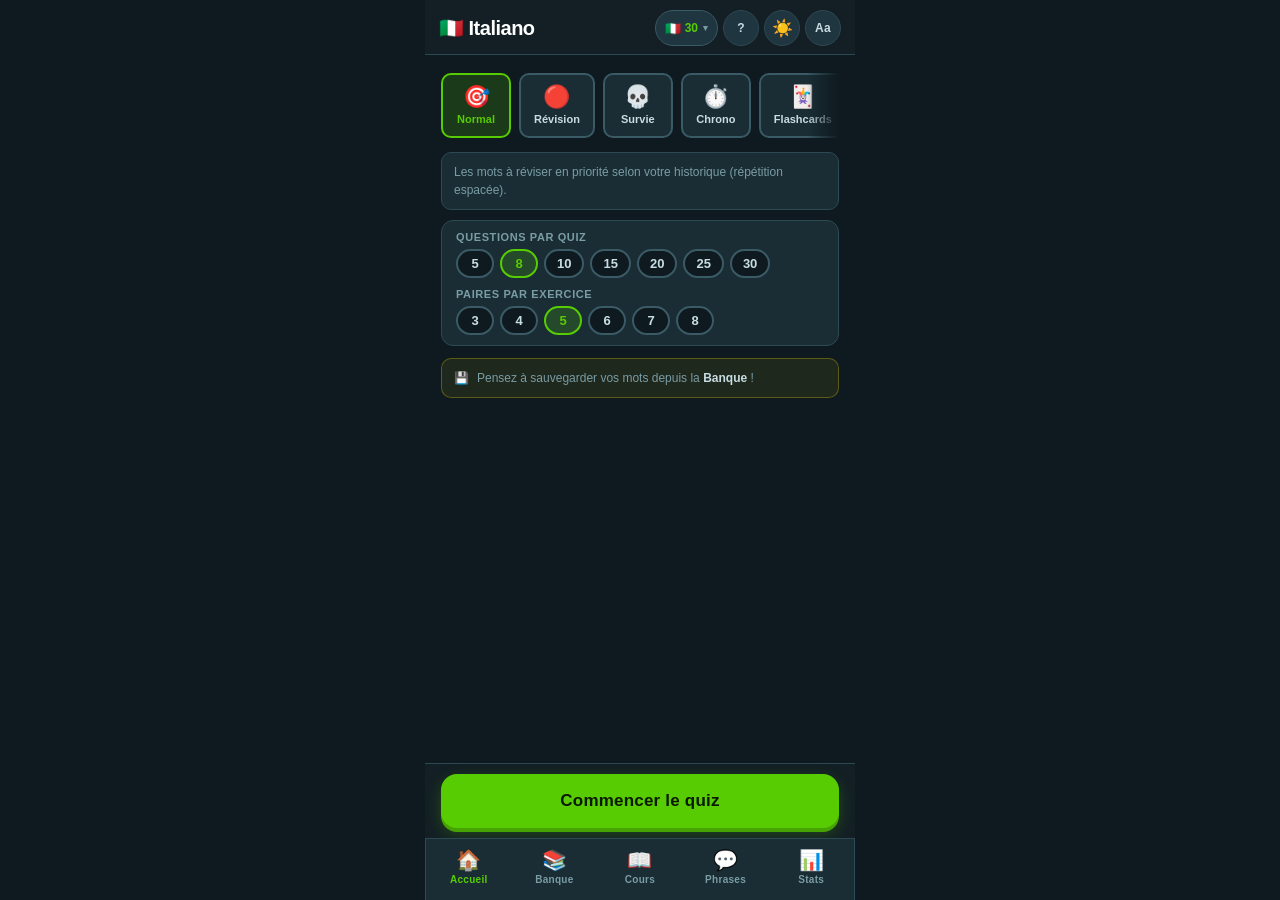
==== commit f7e2a9db: "Add files via upload" ====
--- a/bundle.html
+++ b/bundle.html
@@ -6,8 +6,8 @@
   <meta name="theme-color" content="#131F24" />
   <meta name="apple-mobile-web-app-capable" content="yes" />
   <meta name="apple-mobile-web-app-status-bar-style" content="black-translucent" />
-  <meta name="apple-mobile-web-app-title" content="Italiano" />
-  <title>Italiano — Apprentissage</title>
+  <meta name="apple-mobile-web-app-title" content="Langues" />
+  <title>Langues — Apprentissage du vocabulaire</title>
   <style>
 /* ============================================================
    CSS VARIABLES & RESET
@@ -81,9 +81,11 @@
 .screen-content {
   flex: 1;
   overflow-y: auto;
+  overflow-x: hidden;
   padding: 16px 16px calc(var(--nav-h) + 20px);
   -webkit-overflow-scrolling: touch;
   scrollbar-width: none;
+  min-width: 0;
 }
 .screen-content::-webkit-scrollbar { display: none; }
 
@@ -184,7 +186,7 @@
   font-weight: 700;
   color: var(--text-muted);
   flex-shrink: 0;
-  min-width: 44px;
+  min-width: 52px;
   text-align: right;
   letter-spacing: 0.3px;
 }
@@ -218,8 +220,30 @@
 }
 .nav-tab.active { color: var(--accent); }
 
-.nav-icon { font-size: 22px; line-height: 1; }
-.nav-label { font-size: 11px; font-weight: 700; letter-spacing: 0.4px; }
+.nav-icon { font-size: 20px; line-height: 1; }
+.nav-label { font-size: 10px; font-weight: 700; letter-spacing: 0.3px; }
+
+.nav-icon { position: relative; display: inline-block; }
+.backup-badge {
+  position: absolute;
+  top: -2px; right: -6px;
+  width: 9px; height: 9px;
+  background: var(--red);
+  border-radius: 50%;
+  border: 1.5px solid var(--card);
+}
+
+.score-backup-reminder {
+  background: rgba(255, 217, 0, 0.1);
+  border: 1.5px solid var(--yellow);
+  border-radius: var(--radius-sm);
+  color: var(--yellow);
+  font-size: 13px;
+  padding: 10px 14px;
+  text-align: center;
+  line-height: 1.5;
+  margin-bottom: 10px;
+}
 
 /* ============================================================
    CARDS
@@ -237,7 +261,7 @@
    ============================================================ */
 .lang-selector {
   display: flex;
-  gap: 8px;
+  gap: 6px;
   justify-content: center;
   flex-wrap: wrap;
   margin-bottom: 4px;
@@ -246,23 +270,86 @@
 .lang-pill {
   display: flex;
   align-items: center;
-  gap: 5px;
-  padding: 8px 16px;
+  gap: 4px;
+  padding: 7px 12px;
   border-radius: 20px;
   border: 2px solid var(--border2);
   background: var(--card);
   color: var(--text2);
-  font-size: 13px;
+  font-size: 12px;
   font-weight: 600;
   cursor: pointer;
   transition: border-color 0.15s, background 0.15s, color 0.15s;
   -webkit-user-select: none;
   user-select: none;
+  flex-shrink: 0;
 }
 
 .lang-pill:active { transform: scale(0.96); }
 
 .lang-pill.active {
+  border-color: var(--accent);
+  background: var(--accent-glow);
+  color: var(--accent);
+}
+
+.quiz-settings {
+  background: var(--card);
+  border: 1px solid var(--border);
+  border-radius: 12px;
+  padding: 10px 14px;
+  margin-bottom: 12px;
+  display: flex;
+  flex-direction: column;
+  gap: 10px;
+}
+
+.settings-row {
+  display: flex;
+  flex-direction: column;
+  align-items: flex-start;
+  gap: 6px;
+}
+
+.settings-label {
+  font-size: 11px;
+  color: var(--text-muted);
+  font-weight: 700;
+  text-transform: uppercase;
+  letter-spacing: 0.6px;
+}
+
+.settings-pills {
+  display: flex;
+  flex-wrap: wrap;
+  gap: 6px;
+}
+
+.settings-pill {
+  padding: 5px 11px;
+  border-radius: 16px;
+  border: 2px solid var(--border2);
+  background: var(--bg);
+  color: var(--text2);
+  font-size: 13px;
+  font-weight: 700;
+  cursor: pointer;
+  transition: border-color 0.15s, background 0.15s, color 0.15s;
+  -webkit-user-select: none;
+  user-select: none;
+  flex-shrink: 0;
+  min-width: 38px;
+  text-align: center;
+}
+
+.settings-pill:active:not(:disabled) { transform: scale(0.94); }
+
+.settings-pill:disabled {
+  opacity: 0.25;
+  cursor: not-allowed;
+}
+
+.settings-pill.active {
   border-color: var(--accent);
   background: var(--accent-glow);
   color: var(--accent);
@@ -282,27 +369,32 @@
   background: linear-gradient(135deg, var(--card2) 0%, var(--card) 100%);
   border: 1.5px solid var(--border2);
   border-radius: var(--radius);
-  padding: 22px 20px;
+  padding: 16px;
   margin-bottom: 14px;
   display: flex;
   align-items: center;
-  gap: 18px;
+  gap: 14px;
+  overflow: hidden;
 }
 
 .hero-icon {
-  width: 60px; height: 60px;
+  width: 52px; height: 52px;
   background: var(--accent-glow);
   border: 2px solid var(--accent);
-  border-radius: 16px;
+  border-radius: 14px;
   display: flex; align-items: center; justify-content: center;
-  font-size: 28px;
+  font-size: 24px;
   flex-shrink: 0;
 }
 
-.hero-text {}
+.hero-text {
+  flex: 1;
+  min-width: 0;
+  overflow: hidden;
+}
 
 .hero-count {
-  font-size: 38px;
+  font-size: 34px;
   font-weight: 900;
   color: var(--accent);
   line-height: 1;
@@ -310,9 +402,10 @@
 }
 
 .hero-label {
-  font-size: 14px;
+  font-size: 13px;
   color: var(--text2);
   margin-top: 3px;
+  overflow-wrap: break-word;
 }
 
 .quiz-start-area {
@@ -332,7 +425,8 @@
   background: var(--card);
   border: 1.5px solid var(--border);
   border-radius: var(--radius);
-  padding: 16px 18px;
+  padding: 14px;
+  overflow: hidden;
 }
 
 .home-tips h3 {
@@ -355,6 +449,38 @@
   color: var(--text2);
   display: flex; align-items: flex-start; gap: 8px;
   line-height: 1.4;
+  overflow-wrap: break-word;
+  word-break: break-word;
+  min-width: 0;
+}
+
+.tip-list li span:last-child {
+  flex: 1;
+  min-width: 0;
+}
+
+.home-backup-notice {
+  display: flex;
+  align-items: flex-start;
+  gap: 10px;
+  background: rgba(255, 217, 0, 0.07);
+  border: 1px solid rgba(255, 217, 0, 0.3);
+  border-radius: var(--radius-sm);
+  padding: 12px 14px;
+  margin-top: 10px;
+  font-size: 13px;
+  color: var(--text-muted);
+  line-height: 1.5;
+  overflow: hidden;
+  min-width: 0;
+}
+.home-backup-notice strong { color: var(--text2); }
+.home-backup-icon { font-size: 16px; flex-shrink: 0; margin-top: 1px; }
+.home-backup-notice span:last-child {
+  flex: 1;
+  min-width: 0;
+  overflow-wrap: break-word;
+  word-break: break-word;
 }
 
 /* ============================================================
@@ -371,7 +497,8 @@
   cursor: pointer;
   transition: transform 0.1s, opacity 0.15s, box-shadow 0.15s;
   text-align: center;
-  white-space: nowrap;
+  white-space: normal;
+  word-break: break-word;
   -webkit-user-select: none; user-select: none;
   letter-spacing: 0.2px;
 }
@@ -407,6 +534,18 @@
 }
 .btn-danger:active:not(:disabled) {
   box-shadow: 0 2px 0 var(--red-dark);
+  transform: translateY(2px);
+}
+
+.btn-retry {
+  background: rgba(255,153,0,0.12);
+  color: #ff9900;
+  border: 1.5px solid #ff9900;
+  box-shadow: 0 3px 0 rgba(180,100,0,0.35);
+}
+.btn-retry:active:not(:disabled) {
+  background: rgba(255,153,0,0.25);
+  box-shadow: 0 1px 0 rgba(180,100,0,0.35);
   transform: translateY(2px);
 }
 
@@ -521,6 +660,20 @@
   font-style: italic;
 }
 
+.word-mastery {
+  width: 9px;
+  height: 9px;
+  border-radius: 50%;
+  flex-shrink: 0;
+  align-self: center;
+  display: inline-block;
+  vertical-align: middle;
+}
+.word-mastery-mastered { background: var(--accent); }
+.word-mastery-learning { background: var(--yellow); }
+.word-mastery-review   { background: var(--red); }
+.word-mastery-never    { background: var(--border2); }
+
 .word-actions {
   display: flex; gap: 6px; flex-shrink: 0;
 }
@@ -548,15 +701,6 @@
 .empty-state p { font-size: 15px; margin-bottom: 6px; }
 .text-muted { color: var(--text-muted); font-size: 13px; }
 
-.bank-actions {
-  display: flex; gap: 10px;
-  padding-bottom: 8px;
-}
-.bank-actions .btn {
-  flex: 1;
-  font-size: 13px;
-  padding: 12px 8px;
-}
 
 /* ============================================================
    MODALS
@@ -695,7 +839,6 @@
   display: flex; flex-direction: column;
   gap: 14px;
   padding-top: 6px;
-  height: 100%;
 }
 
 .quiz-type-label {
@@ -710,21 +853,28 @@
   background: var(--card);
   border: 1.5px solid var(--border2);
   border-radius: var(--radius);
-  padding: 22px 16px;
-  text-align: center;
+  padding: 16px;
   display: flex; flex-direction: column;
-  align-items: center; gap: 10px;
+  align-items: stretch; gap: 10px;
+  width: 100%; overflow: hidden;
+  box-sizing: border-box;
 }
 
 .mcq-word {
-  font-size: 28px; font-weight: 800;
+  font-size: clamp(18px, 5vw, 28px);
+  font-weight: 800;
   color: var(--text); line-height: 1.2;
   word-break: break-word;
+  overflow-wrap: break-word;
+  text-align: center;
+  width: 100%;
+  box-sizing: border-box;
 }
 
 .mcq-options {
   display: flex; flex-direction: column;
   gap: 9px;
+  width: 100%;
 }
 
 .mcq-option {
@@ -732,13 +882,14 @@
   border: 2px solid var(--border2);
   border-radius: var(--radius-sm);
   color: var(--text);
-  font-size: 15px; font-weight: 600;
-  padding: 15px 16px;
+  font-size: 14px; font-weight: 600;
+  padding: 12px 14px;
   cursor: pointer; text-align: left;
   transition: background 0.12s, border-color 0.12s, transform 0.1s;
   width: 100%;
-  display: flex; align-items: center; gap: 12px;
+  display: flex; align-items: center; gap: 10px;
   box-shadow: 0 2px 0 var(--border);
+  overflow: hidden;
 }
 .mcq-option:active:not(:disabled) {
   transform: translateY(1px);
@@ -761,17 +912,24 @@
 }
 
 .mcq-option-letter {
-  width: 28px; height: 28px;
+  width: 26px; height: 26px;
   border-radius: 50%;
   background: var(--bg2);
   border: 1.5px solid var(--border2);
   display: flex; align-items: center; justify-content: center;
-  font-size: 12px; font-weight: 800;
+  font-size: 11px; font-weight: 800;
   color: var(--text-muted);
   flex-shrink: 0;
 }
 .mcq-option.correct  .mcq-option-letter { background: var(--accent); color: #0a1a00; border-color: var(--accent); }
 .mcq-option.incorrect .mcq-option-letter { background: var(--red); color: #fff; border-color: var(--red); }
+
+.mcq-option-text {
+  flex: 1;
+  min-width: 0;
+  overflow-wrap: break-word;
+  word-break: break-word;
+}
 
 /* ---- AUDIO BUTTON ---- */
 .audio-btn-wrapper {
@@ -810,19 +968,21 @@
 .match-grid {
   display: grid;
   grid-template-columns: 1fr 1fr;
-  gap: 8px;
+  gap: 7px;
   align-items: stretch;
+  width: 100%;
+  overflow-y: auto;
 }
 
 .match-card {
   background: var(--card);
   border: 2px solid var(--border2);
   border-radius: var(--radius-sm);
-  padding: 11px 8px;
+  padding: 9px 6px;
   text-align: center; cursor: pointer;
-  font-size: 13px; font-weight: 600;
+  font-size: 12px; font-weight: 600;
   line-height: 1.3; word-break: break-word;
-  min-height: 50px;
+  min-height: 44px;
   display: flex; align-items: center; justify-content: center;
   transition: background 0.12s, border-color 0.12s, transform 0.1s;
   -webkit-user-select: none; user-select: none;
@@ -877,6 +1037,962 @@
 }
 
 /* ============================================================
+   STATS SCREEN
+   ============================================================ */
+.stats-summary {
+  display: grid;
+  grid-template-columns: repeat(3, 1fr);
+  gap: 10px;
+  margin-bottom: 12px;
+}
+.stats-summary-4 {
+  grid-template-columns: repeat(2, 1fr);
+}
+
+.stat-card {
+  background: var(--card);
+  border: 1.5px solid var(--border);
+  border-radius: var(--radius-sm);
+  padding: 14px 8px;
+  text-align: center;
+}
+
+.stat-card-good   { border-color: var(--accent); background: var(--accent-glow); }
+.stat-card-good   .stat-value { color: var(--accent); }
+.stat-card-ok     { border-color: var(--yellow); background: var(--yellow-glow); }
+.stat-card-ok     .stat-value { color: var(--yellow); }
+.stat-card-bad    { border-color: var(--red); background: var(--red-glow); }
+.stat-card-bad    .stat-value { color: var(--red); }
+.stat-card-streak { border-color: var(--yellow); background: var(--yellow-glow); }
+.stat-card-streak .stat-value { color: var(--yellow); }
+
+.stat-value {
+  font-size: 26px;
+  font-weight: 900;
+  line-height: 1;
+  color: var(--text);
+}
+
+.stat-label {
+  font-size: 11px;
+  color: var(--text-muted);
+  font-weight: 700;
+  text-transform: uppercase;
+  letter-spacing: 0.5px;
+  margin-top: 4px;
+}
+
+.stats-section {
+  background: var(--card);
+  border: 1.5px solid var(--border);
+  border-radius: var(--radius);
+  padding: 12px;
+  margin-bottom: 12px;
+  overflow: hidden;
+  min-width: 0;
+}
+
+.stats-section-title {
+  font-size: 13px;
+  font-weight: 700;
+  color: var(--text);
+  margin-bottom: 10px;
+  line-height: 1.4;
+  overflow-wrap: break-word;
+  word-break: break-word;
+}
+
+.stat-bars { display: flex; flex-direction: column; gap: 8px; }
+
+.stat-bar-row {
+  display: flex;
+  align-items: center;
+  gap: 8px;
+  overflow: hidden;
+  min-width: 0;
+}
+
+.stat-bar-labels {
+  flex: 0 0 clamp(60px, 26%, 110px);
+  overflow: hidden;
+  min-width: 0;
+}
+
+.stat-bar-native {
+  display: block;
+  font-size: 12px;
+  font-weight: 600;
+  color: var(--text);
+  white-space: nowrap;
+  overflow: hidden;
+  text-overflow: ellipsis;
+}
+
+.stat-bar-target {
+  display: block;
+  font-size: 10px;
+  color: var(--text-muted);
+  white-space: nowrap;
+  overflow: hidden;
+  text-overflow: ellipsis;
+  font-style: italic;
+}
+
+.stat-bar-track {
+  flex: 1;
+  min-width: 0;
+  height: 8px;
+  background: var(--border);
+  border-radius: 4px;
+  overflow: hidden;
+}
+
+.stat-bar-fill {
+  height: 100%;
+  border-radius: 4px;
+  transition: width 0.6s var(--ease);
+  min-width: 4px;
+}
+
+.stat-fill-red   { background: linear-gradient(90deg, var(--red-dark), var(--red)); }
+.stat-fill-blue  { background: linear-gradient(90deg, #1480b0, var(--blue)); }
+.stat-fill-green { background: linear-gradient(90deg, var(--accent-dark), var(--accent)); }
+
+.stat-bar-count {
+  display: flex;
+  flex-direction: column;
+  align-items: flex-end;
+  flex-shrink: 0;
+  min-width: 30px;
+  max-width: 44px;
+}
+.stat-bar-num {
+  font-size: 12px;
+  font-weight: 700;
+  color: var(--text);
+  line-height: 1.1;
+}
+.stat-bar-unit {
+  font-size: 9px;
+  color: var(--text-muted);
+  line-height: 1.1;
+  white-space: nowrap;
+}
+
+.stats-section-hint {
+  font-size: 11px;
+  color: var(--text-muted);
+  font-weight: 400;
+  display: inline;
+}
+
+.stats-section-muted .stats-section-title {
+  color: var(--text-muted);
+}
+
+.stat-never-list {
+  display: flex;
+  flex-wrap: wrap;
+  gap: 8px;
+  padding: 4px 0;
+}
+.stat-never-pill {
+  background: var(--card2);
+  border: 1px solid var(--border);
+  border-radius: 20px;
+  padding: 4px 10px;
+  font-size: 12px;
+  color: var(--text2);
+  display: inline-flex;
+  gap: 4px;
+  align-items: center;
+  max-width: 100%;
+  overflow: hidden;
+  word-break: break-word;
+}
+.stat-never-pill span:first-child {
+  color: var(--text-muted);
+}
+.stat-never-more {
+  font-size: 12px;
+  color: var(--text-muted);
+  padding: 4px 0;
+}
+
+/* ============================================================
+   ACTIVITY HEATMAP
+   ============================================================ */
+.heatmap-month-row {
+  display: flex;
+  gap: 3px;
+  margin-left: 20px;
+  margin-bottom: 3px;
+}
+.heatmap-month {
+  width: 20px;
+  font-size: 9px;
+  color: var(--text-muted);
+  text-align: left;
+  overflow: hidden;
+  white-space: nowrap;
+  flex-shrink: 0;
+}
+.heatmap-body {
+  display: flex;
+  gap: 4px;
+  align-items: flex-start;
+}
+.heatmap-day-labels {
+  display: flex;
+  flex-direction: column;
+  gap: 3px;
+  width: 12px;
+  flex-shrink: 0;
+}
+.heatmap-day-label {
+  height: 20px;
+  line-height: 20px;
+  font-size: 9px;
+  color: var(--text-muted);
+  text-align: right;
+}
+.heatmap-grid {
+  display: flex;
+  gap: 3px;
+}
+.heatmap-col {
+  display: flex;
+  flex-direction: column;
+  gap: 3px;
+}
+.heatmap-cell {
+  width: 20px;
+  height: 20px;
+  border-radius: 3px;
+  flex-shrink: 0;
+}
+.heatmap-l0 { background: var(--card2); }
+.heatmap-l1 { background: rgba(88,204,2,0.25); }
+.heatmap-l2 { background: rgba(88,204,2,0.55); }
+.heatmap-l3 { background: var(--accent); box-shadow: 0 0 5px var(--accent-glow); }
+.heatmap-lx { background: transparent; }
+.heatmap-legend {
+  display: flex;
+  align-items: center;
+  gap: 4px;
+  margin-top: 8px;
+  justify-content: flex-end;
+}
+.heatmap-lgd-label { font-size: 10px; color: var(--text-muted); }
+.heatmap-legend .heatmap-cell { width: 14px; height: 14px; }
+
+/* ============================================================
+   MODE SELECTOR — CAROUSEL
+   ============================================================ */
+.mode-carousel-wrap {
+  position: relative;
+  margin-bottom: 4px;
+}
+.mode-carousel-wrap::after {
+  content: '';
+  position: absolute;
+  top: 0; right: 0;
+  width: 32px;
+  height: calc(100% - 10px);
+  background: linear-gradient(to right, transparent, var(--bg));
+  pointer-events: none;
+}
+
+.mode-selector {
+  display: flex;
+  gap: 8px;
+  overflow-x: auto;
+  scrollbar-width: none;
+  padding: 2px 0 10px;
+  -webkit-overflow-scrolling: touch;
+}
+.mode-selector::-webkit-scrollbar { display: none; }
+
+.mode-pill {
+  flex-shrink: 0;
+  display: flex;
+  flex-direction: column;
+  align-items: center;
+  gap: 5px;
+  padding: 11px 13px;
+  border-radius: var(--radius-sm);
+  border: 2px solid var(--border2);
+  background: var(--card);
+  color: var(--text2);
+  font-size: 11px;
+  font-weight: 700;
+  cursor: pointer;
+  min-width: 70px;
+  text-align: center;
+  white-space: nowrap;
+  transition: border-color 0.15s, background 0.15s, color 0.15s;
+  -webkit-user-select: none;
+  user-select: none;
+}
+.mode-pill-icon { font-size: 22px; line-height: 1; }
+.mode-pill:active { transform: scale(0.95); }
+.mode-pill.active                { border-color: var(--accent); background: var(--accent-glow); color: var(--accent); }
+.mode-pill.mode-revision.active  { border-color: var(--yellow); background: var(--yellow-glow); color: var(--yellow); }
+.mode-pill.mode-danger.active    { border-color: var(--red);    background: var(--red-glow);    color: var(--red); }
+.mode-pill.mode-chrono.active    { border-color: var(--blue);   background: var(--blue-glow);   color: var(--blue); }
+
+.mode-desc {
+  background: var(--card);
+  border: 1px solid var(--border);
+  border-radius: var(--radius-sm);
+  padding: 10px 12px;
+  margin-bottom: 10px;
+  display: flex;
+  flex-direction: column;
+  gap: 10px;
+}
+.mode-desc-text {
+  font-size: 12px;
+  color: var(--text-muted);
+  line-height: 1.5;
+}
+.mode-desc-chrono {
+  display: flex;
+  flex-direction: column;
+  gap: 6px;
+}
+
+/* ============================================================
+   CHRONO TIMER BAR
+   ============================================================ */
+.quiz-timer-container {
+  height: 5px;
+  background: var(--border);
+  flex-shrink: 0;
+  overflow: hidden;
+}
+.quiz-timer-bar {
+  height: 100%;
+  width: 100%;
+  background: var(--blue);
+}
+.quiz-timer-bar.timer-warning { background: var(--yellow); }
+.quiz-timer-bar.timer-danger  { background: var(--red); }
+
+/* ============================================================
+   FREE INPUT
+   ============================================================ */
+.free-input-area {
+  display: flex;
+  flex-direction: column;
+  gap: 10px;
+}
+.free-input-field {
+  background: var(--bg2);
+  border: 2px solid var(--border2);
+  border-radius: var(--radius-sm);
+  color: var(--text);
+  font-size: 20px;
+  font-weight: 700;
+  padding: 14px;
+  outline: none;
+  width: 100%;
+  text-align: center;
+  letter-spacing: 0.5px;
+  transition: border-color 0.15s, background 0.15s, color 0.15s;
+  -webkit-appearance: none;
+}
+.free-input-field:focus    { border-color: var(--accent); }
+.free-input-field.correct  { border-color: var(--accent); background: var(--accent-glow); color: var(--accent); }
+.free-input-field.incorrect { border-color: var(--red);   background: var(--red-glow);    color: var(--red); }
+.free-input-hint {
+  text-align: center;
+  font-size: 15px;
+  font-weight: 600;
+  color: var(--text2);
+  padding: 4px 0;
+}
+
+/* ---- Mode stats ---- */
+.stat-mode-list { display: flex; flex-direction: column; gap: 8px; }
+
+.stat-mode-row {
+  display: grid;
+  grid-template-columns: 1fr auto auto auto;
+  align-items: center;
+  gap: 8px;
+  background: var(--card2);
+  border: 1px solid var(--border);
+  border-radius: var(--radius-xs);
+  padding: 8px 10px;
+  min-width: 0;
+  overflow: hidden;
+}
+.stat-mode-name {
+  font-size: 13px;
+  font-weight: 700;
+  color: var(--text);
+  white-space: nowrap;
+  overflow: hidden;
+  text-overflow: ellipsis;
+}
+.stat-mode-sessions {
+  font-size: 11px;
+  color: var(--text-muted);
+  white-space: nowrap;
+}
+.stat-mode-best {
+  font-size: 11px;
+  font-weight: 700;
+  color: var(--text2);
+  white-space: nowrap;
+}
+.stat-mode-avg {
+  font-size: 11px;
+  color: var(--text-muted);
+  white-space: nowrap;
+}
+.stat-mode-normal   { border-left: 3px solid var(--accent); }
+.stat-mode-revision { border-left: 3px solid var(--yellow); }
+.stat-mode-survival { border-left: 3px solid var(--red);    }
+.stat-mode-chrono   { border-left: 3px solid var(--blue);   }
+
+/* ---- Segmented bar ---- */
+.stat-seg-bar {
+  height: 14px;
+  border-radius: 7px;
+  overflow: hidden;
+  display: flex;
+  margin-bottom: 10px;
+  background: var(--border);
+}
+.stat-seg {
+  height: 100%;
+  transition: width 0.6s var(--ease);
+  min-width: 0;
+}
+.seg-mastered { background: var(--accent); }
+.seg-learning { background: var(--blue); }
+.seg-review   { background: var(--red); }
+.seg-never    { background: var(--border2); }
+
+.stat-seg-legend {
+  display: flex;
+  flex-wrap: wrap;
+  gap: 6px 14px;
+}
+.stat-seg-item {
+  display: flex;
+  align-items: center;
+  gap: 5px;
+  font-size: 11px;
+  color: var(--text2);
+  white-space: nowrap;
+}
+.stat-seg-dot {
+  width: 8px;
+  height: 8px;
+  border-radius: 50%;
+  flex-shrink: 0;
+}
+
+/* ---- Quiz history chart ---- */
+.stat-history-chart {
+  display: flex;
+  align-items: flex-end;
+  gap: 3px;
+  height: 64px;
+}
+.stat-hist-col {
+  flex: 1;
+  display: flex;
+  flex-direction: column;
+  align-items: center;
+  height: 100%;
+  gap: 2px;
+  min-width: 0;
+}
+.stat-hist-bar-wrap {
+  flex: 1;
+  width: 100%;
+  display: flex;
+  align-items: flex-end;
+}
+.stat-hist-bar {
+  width: 100%;
+  border-radius: 3px 3px 0 0;
+  transition: height 0.5s var(--ease);
+  min-height: 4px;
+}
+.stat-hist-good { background: var(--accent); }
+.stat-hist-ok   { background: var(--yellow); }
+.stat-hist-bad  { background: var(--red); }
+.stat-hist-label {
+  font-size: 8px;
+  color: var(--text-muted);
+  text-align: center;
+  overflow: hidden;
+  width: 100%;
+  text-overflow: clip;
+}
+
+/* ============================================================
+   GRAMMAR SCREEN
+   ============================================================ */
+#screen-grammar .app-header,
+#screen-phrases .app-header {
+  display: flex;
+  align-items: center;
+  justify-content: space-between;
+  gap: 10px;
+}
+#screen-grammar .screen-title,
+#screen-phrases .screen-title { flex: 1; min-width: 0; }
+.header-actions {
+  display: flex;
+  align-items: center;
+  gap: 6px;
+  flex-shrink: 0;
+}
+.btn-hdr-icon {
+  background: var(--card2);
+  border: 1.5px solid var(--border);
+  border-radius: var(--radius-xs);
+  color: var(--text);
+  font-size: 16px;
+  width: 36px;
+  height: 36px;
+  display: flex;
+  align-items: center;
+  justify-content: center;
+  cursor: pointer;
+  flex-shrink: 0;
+}
+.btn-hdr-icon:active { opacity: 0.7; }
+#screen-grammar #btn-add-grammar,
+#screen-phrases #btn-add-phrase { flex-shrink: 0; font-size: 14px; padding: 7px 14px; }
+
+.grammar-stats {
+  display: grid;
+  grid-template-columns: repeat(4, 1fr);
+  gap: 8px;
+  margin-bottom: 16px;
+}
+.grammar-stats .stat-card { padding: 10px 6px; }
+.grammar-stats .stat-value { font-size: 22px; }
+.grammar-stats .stat-label { font-size: 10px; }
+.grammar-review-bar {
+  position: sticky;
+  bottom: var(--nav-h);
+  padding: 10px 16px;
+  background: var(--bg);
+  border-top: 1px solid var(--border);
+  display: flex;
+  flex-direction: row;
+  align-items: center;
+  gap: 8px;
+}
+.grammar-bar-btn { flex: 1; }
+.grammar-bar-btn-weak {
+  flex-shrink: 0;
+  padding-left: 12px;
+  padding-right: 12px;
+}
+.bar-sep {
+  width: 1px;
+  height: 28px;
+  background: var(--border);
+  flex-shrink: 0;
+}
+
+.review-dir-inline {
+  display: flex;
+  align-items: center;
+  gap: 8px;
+  flex: 1;
+  min-width: 0;
+  flex-wrap: wrap;
+}
+.review-dir-inline .settings-label {
+  font-size: 11px;
+  font-weight: 700;
+  color: var(--text-muted);
+  text-transform: uppercase;
+  letter-spacing: 0.6px;
+  flex-shrink: 0;
+}
+.review-dir-inline .settings-pills {
+  display: flex;
+  gap: 6px;
+  flex-wrap: wrap;
+}
+
+/* Phrases review bar — 2 rows */
+.phrases-review-bar {
+  flex-direction: column !important;
+  gap: 6px !important;
+}
+.phrases-bar-main {
+  display: flex;
+  align-items: center;
+  gap: 8px;
+}
+.phrases-bar-main .review-dir-inline { flex: 1; }
+.phrases-count-row {
+  display: flex;
+  align-items: center;
+  gap: 6px;
+  flex-wrap: wrap;
+}
+.phrases-count-row .settings-pills { display: flex; gap: 6px; flex-wrap: wrap; }
+
+/* Lesson picker modal */
+.lesson-picker-list {
+  display: flex;
+  flex-direction: column;
+  gap: 8px;
+}
+.lesson-picker-actions {
+  display: flex;
+  gap: 6px;
+}
+.lesson-picker-sep {
+  height: 1px;
+  background: var(--border);
+  margin: 2px 0;
+}
+.lesson-picker-item {
+  display: flex;
+  align-items: center;
+  gap: 10px;
+  padding: 10px 12px;
+  border-radius: var(--radius-sm);
+  border: 1.5px solid var(--border);
+  background: var(--bg2);
+  cursor: pointer;
+  transition: background 0.12s, border-color 0.12s;
+  -webkit-user-select: none;
+  user-select: none;
+}
+.lesson-picker-item:active { opacity: 0.8; }
+.lesson-picker-item.selected {
+  border-color: var(--accent);
+  background: var(--accent-glow);
+}
+.lesson-picker-check {
+  width: 20px;
+  height: 20px;
+  border-radius: 50%;
+  border: 2px solid var(--border2);
+  display: flex;
+  align-items: center;
+  justify-content: center;
+  font-size: 11px;
+  font-weight: 800;
+  color: transparent;
+  flex-shrink: 0;
+  transition: background 0.12s, border-color 0.12s, color 0.12s;
+}
+.lesson-picker-item.selected .lesson-picker-check {
+  background: var(--accent);
+  border-color: var(--accent);
+  color: #0a1a00;
+}
+.lesson-picker-name {
+  flex: 1;
+  font-size: 14px;
+  font-weight: 600;
+  color: var(--text);
+  min-width: 0;
+  overflow: hidden;
+  text-overflow: ellipsis;
+  white-space: nowrap;
+}
+.lesson-picker-item.selected .lesson-picker-name { color: var(--accent); }
+.lesson-picker-count {
+  font-size: 11px;
+  color: var(--text-muted);
+  flex-shrink: 0;
+}
+
+.grammar-lesson-group {
+  margin-bottom: 14px;
+  background: var(--card);
+  border: 1.5px solid var(--border);
+  border-radius: var(--radius);
+  overflow: hidden;
+}
+
+.grammar-lesson-header {
+  display: flex;
+  align-items: center;
+  justify-content: space-between;
+  gap: 10px;
+  padding: 11px 14px;
+  background: var(--card2);
+  border-bottom: 1px solid var(--border);
+}
+
+.grammar-lesson-title-wrap {
+  display: flex;
+  align-items: center;
+  gap: 8px;
+  min-width: 0;
+}
+
+.grammar-lesson-title {
+  font-size: 15px;
+  font-weight: 700;
+  color: var(--text);
+  white-space: nowrap;
+  overflow: hidden;
+  text-overflow: ellipsis;
+}
+
+.grammar-lesson-stat {
+  font-size: 11px;
+  font-weight: 700;
+  color: var(--accent);
+  background: var(--accent-glow);
+  padding: 2px 8px;
+  border-radius: 99px;
+  white-space: nowrap;
+  flex-shrink: 0;
+}
+
+.grammar-review-btn {
+  font-size: 13px;
+  padding: 6px 14px;
+  flex-shrink: 0;
+}
+
+.grammar-cards-list { padding: 2px 0; }
+
+.grammar-card-item {
+  display: flex;
+  align-items: center;
+  gap: 8px;
+  padding: 9px 14px;
+  border-bottom: 1px solid var(--border);
+}
+.grammar-card-item:last-child { border-bottom: none; }
+.grammar-card-item .phrase-content { align-self: flex-start; }
+
+.grammar-card-content {
+  flex: 1;
+  display: flex;
+  align-items: baseline;
+  gap: 6px;
+  min-width: 0;
+  flex-wrap: wrap;
+}
+
+.grammar-card-question {
+  font-size: 14px;
+  font-weight: 600;
+  color: var(--text);
+  white-space: nowrap;
+}
+
+.grammar-card-sep { color: var(--text-muted); font-size: 13px; }
+
+.grammar-card-answer {
+  font-size: 13px;
+  color: var(--text2);
+  white-space: nowrap;
+  overflow: hidden;
+  text-overflow: ellipsis;
+}
+
+.grammar-card-btns { display: flex; gap: 2px; flex-shrink: 0; }
+
+.grammar-action-btn {
+  background: none;
+  border: none;
+  cursor: pointer;
+  font-size: 16px;
+  padding: 4px 6px;
+  border-radius: 6px;
+  transition: background 0.12s;
+  line-height: 1;
+}
+.grammar-action-btn:hover { background: var(--border); }
+
+/* Grammar review card (inside quiz-content) */
+.grammar-review-card {
+  background: var(--card);
+  border: 1.5px solid var(--border);
+  border-radius: var(--radius);
+  padding: 32px 24px;
+  text-align: center;
+  display: flex;
+  flex-direction: column;
+  align-items: center;
+  gap: 24px;
+}
+
+.grammar-review-question {
+  font-size: 24px;
+  font-weight: 700;
+  color: var(--text);
+  line-height: 1.3;
+}
+
+.grammar-reveal-btn { min-width: 180px; }
+
+.grammar-review-sep {
+  width: 56px;
+  height: 2px;
+  background: var(--border2);
+  border-radius: 2px;
+}
+
+.grammar-review-answer {
+  font-size: 18px;
+  color: var(--text2);
+  line-height: 1.8;
+  font-family: ui-monospace, 'Cascadia Code', Consolas, Menlo, 'Courier New', monospace;
+  text-align: left;
+  width: 100%;
+}
+
+.grammar-review-actions {
+  display: flex;
+  gap: 12px;
+  width: 100%;
+  max-width: 320px;
+}
+.grammar-review-btn-no, .grammar-review-btn-yes { flex: 1; }
+
+/* Grammar finish screen */
+.grammar-finish {
+  display: flex;
+  flex-direction: column;
+  align-items: center;
+  gap: 14px;
+  padding: 28px 8px;
+  text-align: center;
+}
+
+.grammar-finish-emoji  { font-size: 64px; line-height: 1; }
+.grammar-finish-score  { font-size: 30px; font-weight: 800; color: var(--text); }
+.grammar-finish-message { font-size: 15px; color: var(--text2); }
+
+.grammar-finish-actions {
+  display: flex;
+  flex-direction: column;
+  gap: 10px;
+  width: 100%;
+  max-width: 300px;
+  margin-top: 8px;
+}
+
+/* ============================================================
+   PHRASES LIST
+   ============================================================ */
+.phrase-item {
+  display: flex;
+  align-items: flex-start;
+  gap: 8px;
+  padding: 12px 14px;
+  border-bottom: 1px solid var(--border);
+  background: var(--card);
+  border-left: 1.5px solid var(--border);
+  border-right: 1.5px solid var(--border);
+}
+.phrase-item:first-of-type {
+  border-top: 1.5px solid var(--border);
+  border-radius: var(--radius) var(--radius) 0 0;
+}
+.phrase-item:last-of-type  { border-radius: 0 0 var(--radius) var(--radius); border-bottom: 1.5px solid var(--border); }
+.phrase-item + .phrase-item { margin-top: -1px; }
+
+.phrase-content { flex: 1; min-width: 0; }
+
+.phrase-native {
+  font-size: 14px;
+  font-weight: 600;
+  color: var(--text);
+  line-height: 1.4;
+  word-break: break-word;
+}
+
+.phrase-target {
+  font-size: 13px;
+  color: var(--text2);
+  margin-top: 3px;
+  line-height: 1.4;
+  word-break: break-word;
+}
+
+.phrase-topic-badge {
+  display: inline-flex;
+  align-items: center;
+  padding: 2px 8px;
+  margin-top: 5px;
+  background: rgba(248, 184, 50, 0.15);
+  color: var(--yellow);
+  border-radius: 99px;
+  font-size: 11px;
+  font-weight: 700;
+}
+
+.phrase-review-text {
+  font-size: 20px;
+  text-align: left;
+  width: 100%;
+}
+
+/* ============================================================
+   TAGS
+   ============================================================ */
+.form-label-hint {
+  font-weight: 400;
+  font-size: 11px;
+  color: var(--text-muted);
+}
+
+.tag-filter-bar {
+  display: flex;
+  flex-wrap: wrap;
+  gap: 6px;
+  padding: 8px 16px 4px;
+}
+
+.word-tags {
+  display: flex;
+  flex-wrap: wrap;
+  gap: 4px;
+  margin-top: 4px;
+}
+
+.word-tag-chip {
+  display: inline-flex;
+  align-items: center;
+  padding: 3px 9px;
+  background: var(--accent-glow);
+  color: var(--accent);
+  border: 1px solid transparent;
+  border-radius: 99px;
+  font-size: 12px;
+  font-weight: 700;
+  cursor: pointer;
+  transition: background 0.12s, color 0.12s;
+  white-space: nowrap;
+}
+.word-tag-chip:hover  { background: var(--accent); color: #fff; }
+.word-tag-chip.active { background: var(--accent); color: #fff; }
+.word-tag-chip.sm     { font-size: 10px; padding: 1px 6px; cursor: default; pointer-events: none; }
+
+/* Textarea */
+.form-textarea {
+  resize: vertical;
+  min-height: 90px;
+  line-height: 1.6;
+  font-family: inherit;
+}
+
+/* ============================================================
    UTILITY
    ============================================================ */
 .hidden { display: none !important; }
@@ -888,6 +2004,364 @@
   }
 }
 
+/* ============================================================
+   MODE EXTRA PILLS
+   ============================================================ */
+.mode-pill.mode-flashcard.active { border-color: #c084fc; background: rgba(192,132,252,0.15); color: #c084fc; }
+.mode-pill.mode-dictee.active    { border-color: var(--blue);   background: var(--blue-glow);   color: var(--blue); }
+.mode-pill.mode-anagram.active   { border-color: var(--yellow); background: var(--yellow-glow); color: var(--yellow); }
+
+/* stat-mode-flashcard border color */
+
+.stat-mode-dictee  { border-left: 3px solid var(--blue);   }
+.stat-mode-anagram { border-left: 3px solid var(--yellow); }
+
+/* ============================================================
+   HOME — NOUVELLE STRUCTURE
+   ============================================================ */
+
+/* Header compact */
+#screen-home .app-header { padding: 10px 14px 8px; }
+#screen-bank .app-header {
+  display: flex;
+  align-items: center;
+  justify-content: space-between;
+  gap: 10px;
+}
+#screen-bank .screen-title { flex: 1; min-width: 0; }
+#screen-stats .app-header {
+  display: grid;
+  grid-template-columns: 1fr auto;
+  grid-template-rows: auto auto;
+  align-items: center;
+  column-gap: 8px;
+}
+#screen-stats .screen-title {
+  grid-column: 1; grid-row: 1;
+}
+#screen-stats .bank-lang-label {
+  grid-column: 1 / -1; grid-row: 2;
+  margin-top: 2px;
+}
+#screen-home .app-title  { font-size: 20px; white-space: nowrap; overflow: hidden; text-overflow: ellipsis; }
+
+/* Contenu scrollable sans padding bas excessif */
+.home-content { padding-bottom: 8px; }
+
+/* Barre de démarrage épinglée */
+.home-start-bar {
+  flex-shrink: 0;
+  padding: 10px 16px calc(var(--nav-h) + 10px);
+  background: var(--bg2);
+  border-top: 1px solid var(--border);
+}
+.home-start-bar .hint-text { margin-top: 8px; }
+
+/* Barre backup contextuelle */
+.home-backup-bar {
+  display: flex;
+  align-items: flex-start;
+  gap: 8px;
+  background: rgba(255,217,0,0.07);
+  border: 1px solid rgba(255,217,0,0.28);
+  border-radius: var(--radius-sm);
+  padding: 10px 12px;
+  font-size: 12px;
+  color: var(--text-muted);
+  line-height: 1.5;
+  margin-top: 4px;
+}
+.home-backup-bar strong { color: var(--text2); }
+
+/* Chip langue dans le header */
+.lang-chip {
+  display: flex;
+  align-items: center;
+  gap: 4px;
+  padding: 5px 9px;
+  border-radius: 20px;
+  background: var(--card2);
+  border: 1.5px solid var(--border2);
+  color: var(--text2);
+  font-size: 13px;
+  font-weight: 700;
+  cursor: pointer;
+  white-space: nowrap;
+  transition: background 0.15s, border-color 0.15s;
+  flex-shrink: 0;
+}
+.lang-chip:active { transform: scale(0.96); background: var(--border2); }
+.lang-chip-count  { color: var(--accent); font-weight: 800; font-size: 12px; }
+.lang-chip-arrow  { font-size: 9px; color: var(--text-muted); margin-left: 1px; }
+
+/* Modal langue — grille 2 colonnes */
+.lang-modal-grid {
+  display: grid;
+  grid-template-columns: 1fr 1fr;
+  gap: 10px;
+}
+.lang-modal-card {
+  background: var(--card2);
+  border: 2px solid var(--border2);
+  border-radius: var(--radius-sm);
+  padding: 16px 10px;
+  cursor: pointer;
+  display: flex;
+  flex-direction: column;
+  align-items: center;
+  gap: 5px;
+  transition: border-color 0.15s, background 0.15s;
+  -webkit-user-select: none;
+  user-select: none;
+}
+.lang-modal-card:active { transform: scale(0.96); }
+.lang-modal-card.active { border-color: var(--accent); background: var(--accent-glow); }
+.lang-modal-card.active .lang-modal-name { color: var(--accent); }
+.lang-modal-flag  { font-size: 30px; line-height: 1; }
+.lang-modal-name  { font-size: 14px; font-weight: 700; color: var(--text); }
+.lang-modal-count { font-size: 11px; color: var(--text-muted); }
+
+/* ============================================================
+   PREFERENCES (THEME + FONT SIZE)
+   ============================================================ */
+.app-header-home {
+  display: flex;
+  align-items: center;
+  justify-content: space-between;
+  gap: 8px;
+}
+.app-header-main { flex: 1; min-width: 0; overflow: hidden; }
+.app-header-prefs { display: flex; gap: 5px; flex-shrink: 0; }
+
+.pref-toggle {
+  width: 36px; height: 36px;
+  border-radius: 50%;
+  background: var(--card2);
+  border: 1.5px solid var(--border);
+  color: var(--text2);
+  font-size: 17px;
+  cursor: pointer;
+  display: flex; align-items: center; justify-content: center;
+  transition: background 0.15s, border-color 0.15s, color 0.15s;
+  flex-shrink: 0;
+}
+.pref-toggle:active { background: var(--border2); }
+.pref-toggle.active { border-color: var(--accent); background: var(--accent-glow); color: var(--accent); }
+.pref-toggle-text { font-size: 12px; font-weight: 800; letter-spacing: 0.3px; }
+
+/* ============================================================
+   ANAGRAM
+   ============================================================ */
+.anagram-answer {
+  display: flex;
+  flex-wrap: wrap;
+  gap: 5px;
+  justify-content: center;
+  min-height: 54px;
+  background: var(--bg2);
+  border: 2px dashed var(--border2);
+  border-radius: var(--radius-sm);
+  padding: 10px 12px;
+  align-items: center;
+}
+
+.anagram-slot {
+  min-width: 30px; height: 40px;
+  padding: 0 6px;
+  border-radius: var(--radius-xs);
+  background: var(--card);
+  border: 2px solid var(--border);
+  display: inline-flex; align-items: center; justify-content: center;
+  font-family: ui-monospace, 'Cascadia Code', Consolas, Menlo, 'Courier New', monospace;
+  font-size: 17px; font-weight: 700;
+  color: var(--text-muted);
+  cursor: default;
+  transition: background 0.12s, border-color 0.12s, color 0.12s;
+}
+.anagram-slot.filled {
+  background: var(--card2);
+  border-color: var(--blue);
+  color: var(--text);
+  cursor: pointer;
+}
+.anagram-slot.filled:active { transform: scale(0.93); }
+.anagram-slot.correct   { background: var(--accent-glow); border-color: var(--accent); color: var(--accent); cursor: default; }
+.anagram-slot.incorrect { background: var(--red-glow);    border-color: var(--red);    color: var(--red);    cursor: default; }
+
+.anagram-tiles {
+  display: flex;
+  flex-wrap: wrap;
+  gap: 7px;
+  justify-content: center;
+  padding: 8px 4px;
+}
+
+.anagram-tile {
+  min-width: 38px; height: 46px;
+  padding: 0 8px;
+  border-radius: var(--radius-xs);
+  background: var(--card2);
+  border: 2px solid var(--border2);
+  color: var(--text);
+  font-family: ui-monospace, 'Cascadia Code', Consolas, Menlo, 'Courier New', monospace;
+  font-size: 18px; font-weight: 800;
+  cursor: pointer;
+  display: inline-flex; align-items: center; justify-content: center;
+  transition: opacity 0.15s, transform 0.1s;
+  box-shadow: 0 3px 0 var(--border);
+}
+.anagram-tile:active:not(:disabled) { transform: translateY(2px); box-shadow: 0 1px 0 var(--border); }
+.anagram-tile.used, .anagram-tile:disabled { opacity: 0.22; cursor: not-allowed; box-shadow: none; transform: none; }
+.anagram-tile-space { min-width: 28px; background: var(--bg2); border-style: dashed; font-size: 14px; }
+
+/* ============================================================
+   FLASHCARD
+   ============================================================ */
+.flashcard-scene {
+  perspective: 1200px;
+  cursor: pointer;
+  width: 100%;
+  -webkit-user-select: none; user-select: none;
+}
+
+.flashcard {
+  position: relative;
+  width: 100%;
+  height: 210px;
+  transform-style: preserve-3d;
+  transition: transform 0.55s cubic-bezier(0.4, 0, 0.2, 1);
+}
+.flashcard.flashcard-flipped { transform: rotateY(180deg); }
+
+.flashcard-face {
+  position: absolute;
+  inset: 0;
+  backface-visibility: hidden;
+  -webkit-backface-visibility: hidden;
+  border-radius: var(--radius);
+  padding: 18px 20px;
+  display: flex;
+  flex-direction: column;
+  align-items: center;
+  justify-content: center;
+  gap: 10px;
+  overflow: hidden;
+}
+
+.flashcard-front {
+  background: var(--card);
+  border: 2px solid var(--border2);
+}
+.flashcard-back {
+  background: linear-gradient(145deg, rgba(88,204,2,0.08), var(--card));
+  border: 2px solid var(--accent);
+  transform: rotateY(180deg);
+}
+
+.flashcard-lang { font-size: 26px; line-height: 1; }
+
+.flashcard-word {
+  font-size: clamp(22px, 6.5vw, 38px);
+  font-weight: 900;
+  color: var(--text);
+  text-align: center;
+  word-break: break-word;
+  line-height: 1.2;
+}
+.flashcard-word-back { color: var(--accent); }
+
+.flashcard-tap-hint {
+  font-size: 11px;
+  color: var(--text-muted);
+  font-weight: 600;
+  letter-spacing: 0.4px;
+}
+
+.flashcard-audio {
+  width: 50px; height: 50px;
+  font-size: 20px;
+}
+
+.flashcard-nav {
+  display: flex;
+  gap: 10px;
+  margin-top: 4px;
+}
+.flashcard-btn { flex: 1; }
+
+/* ============================================================
+   LIGHT THEME
+   ============================================================ */
+body.light-theme {
+  --bg:          #f0f4f7;
+  --bg2:         #e4ecf0;
+  --card:        #ffffff;
+  --card2:       #f0f5f8;
+  --border:      #c0d3dc;
+  --border2:     #a4bfcc;
+  --accent:      #35900a;
+  --accent-dark: #267008;
+  --accent-glow: rgba(53,144,10,0.12);
+  --red:         #c42020;
+  --red-dark:    #952020;
+  --red-glow:    rgba(196,32,32,0.12);
+  --yellow:      #b89000;
+  --yellow-glow: rgba(184,144,0,0.12);
+  --blue:        #0870b2;
+  --blue-glow:   rgba(8,112,178,0.12);
+  --text:        #0d1e26;
+  --text2:       #284858;
+  --text-muted:  #52788a;
+}
+body.light-theme .btn-primary {
+  color: #fff;
+  box-shadow: 0 4px 0 var(--accent-dark), 0 6px 16px rgba(53,144,10,0.2);
+}
+body.light-theme .score-number { color: var(--accent); }
+body.light-theme .tts-warning { background: #fff3cd; border-color: #ffc107; color: #856404; }
+
+/* ============================================================
+   LARGE TEXT
+   ============================================================ */
+body.large-text                    { font-size: 20px; }
+body.large-text .mcq-word          { font-size: clamp(28px, 8vw, 44px); }
+body.large-text .mcq-option        { font-size: 20px; padding: 18px 16px; }
+body.large-text .match-card        { font-size: 19px; }
+body.large-text .word-native       { font-size: 22px; }
+body.large-text .word-fr           { font-size: 22px; }
+body.large-text .hint-text         { font-size: 20px; }
+body.large-text .mode-pill         { font-size: 13px; padding: 13px 14px; }
+body.large-text .mode-pill-icon    { font-size: 26px; }
+body.large-text .lang-chip         { font-size: 15px; padding: 7px 12px; }
+body.large-text .lang-chip-count   { font-size: 14px; }
+body.large-text .lang-modal-name   { font-size: 17px; }
+body.large-text .lang-modal-count  { font-size: 13px; }
+body.large-text .free-input-field  { font-size: 28px; }
+body.large-text .anagram-tile      { font-size: 28px; height: 64px; min-width: 54px; }
+body.large-text .anagram-slot      { font-size: 26px; height: 58px; min-width: 44px; }
+body.large-text .flashcard-word    { font-size: clamp(34px, 10vw, 56px); }
+body.large-text .stat-value        { font-size: 38px; }
+body.large-text .btn               { font-size: 20px; }
+body.large-text .nav-label         { font-size: 15px; }
+body.large-text .settings-label    { font-size: 15px; }
+body.large-text .quiz-type-label   { font-size: 15px; }
+body.large-text .app-title         { font-size: 30px; }
+body.large-text .app-subtitle      { font-size: 18px; }
+body.large-text .screen-title      { font-size: 24px; }
+body.large-text .hero-count        { font-size: 52px; }
+body.large-text .hero-label        { font-size: 18px; }
+body.large-text .tip-list li       { font-size: 17px; }
+body.large-text .word-item         { font-size: 19px; }
+body.large-text .search-input      { font-size: 18px; }
+body.large-text .form-input        { font-size: 20px; }
+body.large-text .form-label        { font-size: 18px; }
+body.large-text .modal-title       { font-size: 22px; }
+body.large-text .quiz-counter      { font-size: 18px; }
+body.large-text .score-number      { font-size: 72px; }
+body.large-text .score-message     { font-size: 22px; }
+body.large-text .stat-label        { font-size: 16px; }
+body.large-text .mode-desc         { font-size: 17px; }
+
 </style>
 </head>
 <body>
@@ -899,47 +2373,52 @@
 
   <!-- ===== SCREEN: HOME ===== -->
   <div id="screen-home" class="screen active" data-screen="home">
-    <header class="app-header">
-      <h1 class="app-title" id="app-title">🇮🇹 Italiano</h1>
-      <p class="app-subtitle" id="app-subtitle">Apprentissage du vocabulaire</p>
+    <header class="app-header app-header-home">
+      <div class="app-header-main">
+        <h1 class="app-title" id="app-title">🇮🇹 Italiano</h1>
+      </div>
+      <div class="app-header-prefs">
+        <button id="btn-lang-chip" class="lang-chip" title="Changer de langue">
+          <span id="lang-chip-flag">🇮🇹</span>
+          <span id="lang-chip-count" class="lang-chip-count">0</span>
+          <span class="lang-chip-arrow">▾</span>
+        </button>
+        <button id="btn-help" class="pref-toggle pref-toggle-text" title="Aide">?</button>
+        <button id="btn-theme" class="pref-toggle" title="Thème clair / sombre">☀️</button>
+        <button id="btn-font-size" class="pref-toggle pref-toggle-text" title="Texte plus grand">Aa</button>
+      </div>
     </header>
 
-    <main class="screen-content">
-      <div id="lang-selector" class="lang-selector"></div>
-
-      <div class="home-hero">
-        <div class="hero-icon">📚</div>
-        <div class="hero-text">
-          <div class="hero-count" id="word-count">0</div>
-          <div class="hero-label">mots dans votre banque</div>
-        </div>
+    <main class="screen-content home-content">
+      <div class="mode-carousel-wrap">
+        <div id="mode-selector" class="mode-selector"></div>
       </div>
-
-      <div class="quiz-start-area">
-        <button id="btn-start-quiz" class="btn btn-primary btn-large" disabled>
-          Commencer le quiz
-        </button>
-        <p id="quiz-hint" class="hint-text hidden">
-          Ajoutez encore <strong>8 mots</strong> minimum pour lancer un quiz.
-        </p>
-      </div>
-
-      <div class="home-tips">
-        <h3>Comment ça marche</h3>
-        <ul class="tip-list">
-          <li><span>📝</span> Ajoutez des paires de mots dans la banque</li>
-          <li><span>🎯</span> Lancez un quiz de 8 questions variées</li>
-          <li><span>🔊</span> Exercices d'écoute, d'association et de traduction</li>
-        </ul>
+      <div id="mode-desc" class="mode-desc"></div>
+      <div id="quiz-settings" class="quiz-settings"></div>
+      <div id="home-backup-bar" class="home-backup-bar hidden">
+        <span>💾</span>
+        <span>Pensez à sauvegarder vos mots depuis la <strong>Banque</strong> !</span>
       </div>
     </main>
+
+    <div class="home-start-bar">
+      <button id="btn-start-quiz" class="btn btn-primary btn-large" disabled>
+        Commencer le quiz
+      </button>
+      <p id="quiz-hint" class="hint-text hidden"></p>
+    </div>
   </div>
 
   <!-- ===== SCREEN: BANK ===== -->
   <div id="screen-bank" class="screen" data-screen="bank">
     <header class="app-header">
       <h1 class="screen-title">Ma banque de mots</h1>
-      <p id="bank-lang-label" class="bank-lang-label"></p>
+      <div class="header-actions">
+        <button id="btn-share" class="btn-hdr-icon" title="Partager">🔗</button>
+        <button id="btn-export" class="btn-hdr-icon" title="Exporter">⬇️</button>
+        <button id="btn-import" class="btn-hdr-icon" title="Importer">⬆️</button>
+        <button id="btn-add-word" class="btn btn-primary btn-icon-add">+ Ajouter</button>
+      </div>
     </header>
 
     <main class="screen-content">
@@ -956,10 +2435,9 @@
             spellcheck="false"
           />
         </div>
-        <button id="btn-add-word" class="btn btn-primary btn-icon-add">
-          + Ajouter
-        </button>
       </div>
+
+      <div id="tag-filter-bar" class="tag-filter-bar hidden"></div>
 
       <ul id="word-list" class="word-list">
         <!-- Words rendered by JS -->
@@ -971,16 +2449,75 @@
         <p class="text-muted">Ajoutez votre premier mot ci-dessus !</p>
       </div>
 
-      <div class="bank-actions">
-        <button id="btn-export" class="btn btn-secondary">
-          ⬇️ Exporter
-        </button>
-        <button id="btn-import" class="btn btn-secondary">
-          ⬆️ Importer
-        </button>
-        <input type="file" id="import-file-input" accept=".json" style="display:none" />
+      <input type="file" id="import-file-input" accept=".json" style="display:none" />
+    </main>
+  </div>
+
+  <!-- ===== SCREEN: STATS ===== -->
+  <div id="screen-stats" class="screen" data-screen="stats">
+    <header class="app-header">
+      <h1 class="screen-title">Statistiques</h1>
+      <p id="stats-lang-label" class="bank-lang-label"></p>
+    </header>
+    <main class="screen-content">
+      <div id="stats-content"></div>
+    </main>
+  </div>
+
+  <!-- ===== SCREEN: GRAMMAR ===== -->
+  <div id="screen-grammar" class="screen" data-screen="grammar">
+    <header class="app-header">
+      <h1 class="screen-title">Fiches de cours</h1>
+      <div class="header-actions">
+        <button id="btn-grammar-share" class="btn-hdr-icon" title="Partager">🔗</button>
+        <button id="btn-grammar-export" class="btn-hdr-icon" title="Exporter">⬇️</button>
+        <button id="btn-grammar-import" class="btn-hdr-icon" title="Importer">⬆️</button>
+        <button id="btn-add-grammar" class="btn btn-primary btn-icon-add">+ Ajouter</button>
+      </div>
+    </header>
+    <main class="screen-content">
+      <div id="grammar-list"></div>
+      <div id="grammar-empty" class="empty-state hidden">
+        <div class="empty-icon">📖</div>
+        <p>Aucune fiche de cours</p>
+        <p class="text-muted">Créez votre première fiche ci-dessus !</p>
       </div>
     </main>
+    <div id="grammar-review-all-bar" class="grammar-review-bar hidden">
+      <div id="grammar-dir-bar" class="review-dir-inline"></div>
+      <div class="bar-sep"></div>
+      <button id="btn-grammar-review-all" class="btn btn-secondary grammar-bar-btn">📖 Réviser</button>
+      <button id="btn-grammar-review-weak" class="btn btn-danger grammar-bar-btn-weak hidden">⚡ 0</button>
+    </div>
+    <input type="file" id="grammar-import-file-input" accept=".json" style="display:none" />
+  </div>
+
+  <!-- ===== SCREEN: PHRASES ===== -->
+  <div id="screen-phrases" class="screen" data-screen="phrases">
+    <header class="app-header">
+      <h1 class="screen-title">Phrases & expressions</h1>
+      <div class="header-actions">
+        <button id="btn-phrases-share" class="btn-hdr-icon" title="Partager">🔗</button>
+        <button id="btn-phrases-export" class="btn-hdr-icon" title="Exporter">⬇️</button>
+        <button id="btn-phrases-import" class="btn-hdr-icon" title="Importer">⬆️</button>
+        <button id="btn-add-phrase" class="btn btn-primary btn-icon-add">+ Ajouter</button>
+      </div>
+    </header>
+    <main class="screen-content">
+      <div id="phrases-list"></div>
+      <div id="phrases-empty" class="empty-state hidden">
+        <div class="empty-icon">💬</div>
+        <p>Aucune phrase</p>
+        <p class="text-muted">Ajoutez votre première phrase ci-dessus !</p>
+      </div>
+    </main>
+    <div id="phrases-review-bar" class="grammar-review-bar hidden">
+      <div id="phrases-dir-bar" class="review-dir-inline"></div>
+      <div class="bar-sep"></div>
+      <button id="btn-phrases-review-all" class="btn btn-secondary grammar-bar-btn">📖 Réviser</button>
+      <button id="btn-phrases-review-weak" class="btn btn-danger grammar-bar-btn-weak hidden">⚡ 0</button>
+    </div>
+    <input type="file" id="phrases-import-file-input" accept=".json" style="display:none" />
   </div>
 
   <!-- ===== SCREEN: QUIZ ===== -->
@@ -993,6 +2530,9 @@
       <span id="quiz-counter" class="quiz-counter">Q 1 / 8</span>
     </header>
 
+    <div id="quiz-timer-container" class="quiz-timer-container hidden">
+      <div id="quiz-timer-bar" class="quiz-timer-bar"></div>
+    </div>
     <main class="screen-content quiz-main">
       <div id="quiz-content" class="quiz-content">
         <!-- Dynamic quiz content rendered by JS -->
@@ -1009,6 +2549,18 @@
     <button class="nav-tab" data-target="bank">
       <span class="nav-icon">📚</span>
       <span class="nav-label">Banque</span>
+    </button>
+    <button class="nav-tab" data-target="grammar">
+      <span class="nav-icon">📖</span>
+      <span class="nav-label">Cours</span>
+    </button>
+    <button class="nav-tab" data-target="phrases">
+      <span class="nav-icon">💬</span>
+      <span class="nav-label">Phrases</span>
+    </button>
+    <button class="nav-tab" data-target="stats">
+      <span class="nav-icon">📊</span>
+      <span class="nav-label">Stats</span>
     </button>
   </nav>
 
@@ -1043,6 +2595,18 @@
             required
           />
         </div>
+        <div class="form-group">
+          <label for="input-tags" class="form-label">🏷️ Tags <span class="form-label-hint">(optionnel, ex: chapitre1, couleurs)</span></label>
+          <input
+            type="text"
+            id="input-tags"
+            class="form-input"
+            placeholder="ex: #chapitre1, #couleurs"
+            autocomplete="off"
+            autocorrect="off"
+            spellcheck="false"
+          />
+        </div>
         <div id="form-error" class="form-error hidden"></div>
         <button type="submit" class="btn btn-primary btn-full">
           💾 Sauvegarder
@@ -1055,21 +2619,21 @@
   <div id="modal-import" class="modal-overlay hidden" role="dialog" aria-modal="true">
     <div class="modal-card">
       <div class="modal-header">
-        <h2 class="modal-title">Importer des mots</h2>
+        <h2 class="modal-title" id="import-modal-title">Importer des mots</h2>
         <button class="modal-close" data-close="modal-import">✕</button>
       </div>
       <div class="modal-body">
         <p class="import-filename" id="import-filename">📄 fichier.json</p>
         <p class="import-count" id="import-count"></p>
-        <p class="modal-text">Comment souhaitez-vous importer ces mots ?</p>
+        <p class="modal-text" id="import-modal-text">Comment souhaitez-vous importer ces mots ?</p>
         <div class="import-options">
           <button id="btn-merge" class="btn btn-secondary btn-full">
             🔀 Fusionner
-            <span class="btn-sub">Ajoute les nouveaux mots sans supprimer les existants</span>
+            <span class="btn-sub" id="import-merge-desc">Ajoute les nouveaux mots sans supprimer les existants</span>
           </button>
           <button id="btn-replace" class="btn btn-danger btn-full">
             🔄 Remplacer
-            <span class="btn-sub">Supprime tous les mots existants et importe ceux-ci</span>
+            <span class="btn-sub" id="import-replace-desc">Supprime tous les mots existants et importe ceux-ci</span>
           </button>
         </div>
       </div>
@@ -1083,10 +2647,16 @@
       <h2 class="score-title">Quiz terminé !</h2>
       <div class="score-display">
         <span id="score-value" class="score-number">8</span>
-        <span class="score-total">/8</span>
+        <span class="score-total" id="score-total">/ 8</span>
       </div>
       <p id="score-message" class="score-message">Excellent !</p>
+      <div id="score-backup-reminder" class="score-backup-reminder hidden">
+        💾 Pensez à sauvegarder vos mots via <strong>Partager</strong> ou <strong>Exporter</strong> dans la Banque !
+      </div>
       <div class="score-actions">
+        <button id="btn-retry-errors" class="btn btn-retry btn-full hidden">
+          ⚡ Réviser les ratés
+        </button>
         <button id="btn-replay" class="btn btn-primary btn-full">
           🔁 Rejouer
         </button>
@@ -1097,6 +2667,141 @@
     </div>
   </div>
 
+  <!-- ===== MODAL: LANGUE ===== -->
+  <div id="modal-lang" class="modal-overlay hidden" role="dialog" aria-modal="true">
+    <div class="modal-card">
+      <div class="modal-header">
+        <h2 class="modal-title">Choisir une langue</h2>
+        <button class="modal-close" data-close="modal-lang">✕</button>
+      </div>
+      <div id="lang-modal-grid" class="lang-modal-grid"></div>
+    </div>
+  </div>
+
+  <!-- ===== MODAL: AIDE ===== -->
+  <div id="modal-help" class="modal-overlay hidden" role="dialog" aria-modal="true">
+    <div class="modal-card">
+      <div class="modal-header">
+        <h2 class="modal-title">Comment ça marche</h2>
+        <button class="modal-close" data-close="modal-help">✕</button>
+      </div>
+      <div class="modal-body">
+        <ul class="tip-list">
+          <li><span>📝</span><span>Ajoutez des paires de mots dans la <strong>Banque</strong></span></li>
+          <li><span>🎯</span><span>Choisissez un mode de jeu et lancez un quiz</span></li>
+          <li><span>🔊</span><span>Exercices variés : écoute, association, traduction, anagramme…</span></li>
+          <li><span>📈</span><span>Consultez vos <strong>Stats</strong> pour suivre votre progression</span></li>
+          <li><span>💾</span><span>Exportez régulièrement depuis la Banque pour ne pas perdre vos mots</span></li>
+        </ul>
+      </div>
+    </div>
+  </div>
+
+  <!-- ===== MODAL: LÉGENDE COULEURS ===== -->
+  <div id="modal-bank-legend" class="modal-overlay hidden" role="dialog" aria-modal="true">
+    <div class="modal-card">
+      <div class="modal-header">
+        <h2 class="modal-title">Code couleur des mots</h2>
+        <button class="modal-close" data-close="modal-bank-legend">✕</button>
+      </div>
+      <div class="modal-body">
+        <ul class="tip-list">
+          <li><span class="word-mastery word-mastery-mastered"></span><span>Maîtrisé — vu ≥ 3 fois, moins de 25 % d'erreurs</span></li>
+          <li><span class="word-mastery word-mastery-learning"></span><span>En apprentissage — vu au moins une fois</span></li>
+          <li><span class="word-mastery word-mastery-review"></span><span>À revoir — plus de 50 % d'erreurs</span></li>
+          <li><span class="word-mastery word-mastery-never"></span><span>Jamais pratiqué — pas encore vu en quiz</span></li>
+        </ul>
+      </div>
+    </div>
+  </div>
+
+  <!-- ===== MODAL: ADD / EDIT PHRASE ===== -->
+  <div id="modal-add-phrase" class="modal-overlay hidden" role="dialog" aria-modal="true">
+    <div class="modal-card">
+      <div class="modal-header">
+        <h2 id="modal-phrase-title" class="modal-title">Ajouter une phrase</h2>
+        <button class="modal-close" data-close="modal-add-phrase">✕</button>
+      </div>
+      <form id="form-add-phrase" class="modal-form" novalidate>
+        <input type="hidden" id="edit-phrase-id" value="" />
+        <div class="form-group">
+          <label for="input-phrase-native" class="form-label">🇫🇷 Phrase en français</label>
+          <textarea id="input-phrase-native" class="form-input form-textarea"
+                    placeholder="ex: Comment allez-vous ?" rows="3"
+                    autocorrect="off" spellcheck="false"></textarea>
+        </div>
+        <div class="form-group">
+          <label for="input-phrase-target" id="label-phrase-target" class="form-label">🇮🇹 Traduction</label>
+          <textarea id="input-phrase-target" class="form-input form-textarea"
+                    placeholder="ex: Come state?" rows="3"
+                    autocorrect="off" spellcheck="false"></textarea>
+        </div>
+        <div class="form-group">
+          <label for="input-phrase-topic" class="form-label">📌 Thème <span class="form-label-hint">(optionnel)</span></label>
+          <input type="text" id="input-phrase-topic" class="form-input"
+                 placeholder="ex: Salutations" autocomplete="off" autocorrect="off" spellcheck="false" />
+        </div>
+        <div id="form-phrase-error" class="form-error hidden"></div>
+        <button type="submit" class="btn btn-primary btn-full">💾 Sauvegarder</button>
+      </form>
+    </div>
+  </div>
+
+  <!-- ===== MODAL: ADD / EDIT GRAMMAR CARD ===== -->
+  <div id="modal-add-grammar" class="modal-overlay hidden" role="dialog" aria-modal="true">
+    <div class="modal-card">
+      <div class="modal-header">
+        <h2 id="modal-grammar-title" class="modal-title">Ajouter une fiche</h2>
+        <button class="modal-close" data-close="modal-add-grammar">✕</button>
+      </div>
+      <form id="form-add-grammar" class="modal-form" novalidate>
+        <input type="hidden" id="edit-grammar-id" value="" />
+        <div class="form-group">
+          <label for="input-grammar-lesson" class="form-label">Leçon</label>
+          <input type="text" id="input-grammar-lesson" class="form-input"
+                 placeholder="ex: Articles définis"
+                 list="grammar-lessons-list" autocomplete="off" autocorrect="off" spellcheck="false" />
+          <datalist id="grammar-lessons-list"></datalist>
+        </div>
+        <div class="form-group">
+          <label for="input-grammar-question" class="form-label">Question / Titre</label>
+          <input type="text" id="input-grammar-question" class="form-input"
+                 placeholder="ex: Masculin singulier" autocomplete="off" autocorrect="off" spellcheck="false" />
+        </div>
+        <div class="form-group">
+          <label for="input-grammar-answer" class="form-label">Réponse</label>
+          <textarea id="input-grammar-answer" class="form-input form-textarea"
+                    placeholder="ex: il (il libro)&#10;lo (lo zaino)&#10;l' (l'uomo)"
+                    rows="5" autocorrect="off" spellcheck="false"></textarea>
+        </div>
+        <div id="form-grammar-error" class="form-error hidden"></div>
+        <button type="submit" class="btn btn-primary btn-full">💾 Sauvegarder</button>
+      </form>
+    </div>
+  </div>
+
+  <!-- ===== MODAL: LESSON PICKER ===== -->
+  <div id="modal-lesson-picker" class="modal-overlay hidden" role="dialog" aria-modal="true">
+    <div class="modal-card">
+      <div class="modal-header">
+        <h2 class="modal-title">Choisir les leçons</h2>
+        <button class="modal-close" data-close="modal-lesson-picker">✕</button>
+      </div>
+      <div id="lesson-picker-list" class="lesson-picker-list"></div>
+    </div>
+  </div>
+
+  <!-- ===== MODAL: TOPIC PICKER ===== -->
+  <div id="modal-topic-picker" class="modal-overlay hidden" role="dialog" aria-modal="true">
+    <div class="modal-card">
+      <div class="modal-header">
+        <h2 class="modal-title">Choisir les thèmes</h2>
+        <button class="modal-close" data-close="modal-topic-picker">✕</button>
+      </div>
+      <div id="topic-picker-list" class="lesson-picker-list"></div>
+    </div>
+  </div>
+
   <script>
 /* ============================================================
    APP.JS — Apprentissage de vocabulaire (multi-langue)
@@ -1107,9 +2812,12 @@
    LANGUAGE CONFIG
    ============================================================ */
 const LANGUAGES = {
-  'fr-it': { label: 'Français → Italien',   nativeFlag: '🇫🇷', targetFlag: '🇮🇹', ttsLang: 'it-IT', ttsPfx: 'it', filename: 'mots_it.json', title: '🇮🇹 Italiano',  subtitle: 'Apprentissage de l\'italien'   },
-  'fr-en': { label: 'Français → Anglais',   nativeFlag: '🇫🇷', targetFlag: '🇬🇧', ttsLang: 'en-US', ttsPfx: 'en', filename: 'mots_en.json', title: '🇬🇧 English',   subtitle: 'Apprentissage de l\'anglais'   },
-  'fr-es': { label: 'Français → Espagnol',  nativeFlag: '🇫🇷', targetFlag: '🇪🇸', ttsLang: 'es-ES', ttsPfx: 'es', filename: 'mots_es.json', title: '🇪🇸 Español',   subtitle: 'Apprentissage de l\'espagnol'  },
+  'fr-it': { label: 'Français → Italien',    nativeFlag: '🇫🇷', targetFlag: '🇮🇹', ttsLang: 'it-IT', ttsPfx: 'it', filename: 'mots_it.json', title: '🇮🇹 Italiano',   subtitle: 'Apprentissage de l\'italien'    },
+  'fr-en': { label: 'Français → Anglais',    nativeFlag: '🇫🇷', targetFlag: '🇬🇧', ttsLang: 'en-US', ttsPfx: 'en', filename: 'mots_en.json', title: '🇬🇧 English',    subtitle: 'Apprentissage de l\'anglais'    },
+  'fr-es': { label: 'Français → Espagnol',   nativeFlag: '🇫🇷', targetFlag: '🇪🇸', ttsLang: 'es-ES', ttsPfx: 'es', filename: 'mots_es.json', title: '🇪🇸 Español',    subtitle: 'Apprentissage de l\'espagnol'   },
+  'fr-de': { label: 'Français → Allemand',   nativeFlag: '🇫🇷', targetFlag: '🇩🇪', ttsLang: 'de-DE', ttsPfx: 'de', filename: 'mots_de.json', title: '🇩🇪 Deutsch',    subtitle: 'Apprentissage de l\'allemand'   },
+  'fr-pt': { label: 'Français → Portugais',  nativeFlag: '🇫🇷', targetFlag: '🇵🇹', ttsLang: 'pt-PT', ttsPfx: 'pt', filename: 'mots_pt.json', title: '🇵🇹 Português',  subtitle: 'Apprentissage du portugais'     },
+  'fr-jp': { label: 'Français → Japonais',   nativeFlag: '🇫🇷', targetFlag: '🇯🇵', ttsLang: 'ja-JP', ttsPfx: 'ja', filename: 'mots_jp.json', title: '🇯🇵 日本語',      subtitle: 'Apprentissage du japonais'      },
 };
 
 const LANG_KEY = 'app_current_lang';
@@ -1121,11 +2829,18 @@
    ============================================================ */
 function storageKey() { return 'words_' + currentLangKey; }
 
-// Migrate old fr/it fields to native/target
+// Migrate old fr/it fields to native/target + ensure stat fields exist
 function migrateWord(w) {
   if (w.native === undefined && w.fr !== undefined) {
-    return { id: w.id, native: w.fr, target: w.it, created_at: w.created_at, last_seen: w.last_seen };
-  }
+    return { id: w.id, native: w.fr, target: w.it, created_at: w.created_at, last_seen: w.last_seen, seen_count: 0, error_count: 0 };
+  }
+  if (w.seen_count   === undefined) w.seen_count   = 0;
+  if (w.error_count  === undefined) w.error_count  = 0;
+  if (w.srs_interval === undefined) w.srs_interval = 1;
+  if (w.srs_ease     === undefined) w.srs_ease     = 2.5;
+  if (w.srs_reps     === undefined) w.srs_reps     = 0;
+  if (w.srs_next_review === undefined) w.srs_next_review = null;
+  if (w.tags         === undefined) w.tags         = [];
   return w;
 }
 
@@ -1152,38 +2867,167 @@
 
 function getWords() { return loadWords(); }
 
-function createWord(native, target) {
+function parseTags(str) {
+  return (str || '').split(/[,\s]+/)
+    .map(t => t.trim().replace(/^#/, '').toLowerCase())
+    .filter(Boolean);
+}
+
+function getAllTags() {
+  const tagSet = new Set();
+  getWords().forEach(w => (w.tags || []).forEach(t => tagSet.add(t)));
+  return [...tagSet].sort();
+}
+
+let currentTagFilter = null; // null = all words, string = filter by tag
+
+function createWord(native, target, tags = []) {
   return {
     id: (typeof crypto !== 'undefined' && crypto.randomUUID)
       ? crypto.randomUUID()
       : Math.random().toString(36).slice(2) + Date.now().toString(36),
     native: native.trim(),
     target: target.trim(),
+    tags:   tags,
     created_at: new Date().toISOString(),
     last_seen: null
   };
 }
 
-function addWord(native, target) {
+function addWord(native, target, tags = []) {
   const words = getWords();
-  const word = createWord(native, target);
+  const word = createWord(native, target, tags);
   words.unshift(word);
   saveWords(words);
   return word;
 }
 
-function updateWord(id, native, target) {
+function updateWord(id, native, target, tags = []) {
   const words = getWords();
   const idx = words.findIndex(w => w.id === id);
   if (idx === -1) return false;
   words[idx].native = native.trim();
   words[idx].target = target.trim();
+  words[idx].tags   = tags;
   saveWords(words);
   return true;
 }
 
 function deleteWord(id) {
   saveWords(getWords().filter(w => w.id !== id));
+}
+
+/* ============================================================
+   GRAMMAR CARDS STORAGE
+   ============================================================ */
+function grammarStorageKey() { return 'grammar_' + currentLangKey; }
+
+function getGrammarCards() {
+  try {
+    const raw = localStorage.getItem(grammarStorageKey());
+    if (!raw) return [];
+    const parsed = JSON.parse(raw);
+    if (!Array.isArray(parsed)) return [];
+    return parsed.map(c => {
+      if (c.last_known === undefined) c.last_known = null;
+      return c;
+    });
+  } catch (e) { return []; }
+}
+
+function saveGrammarCards(cards) {
+  try {
+    localStorage.setItem(grammarStorageKey(), JSON.stringify(cards));
+  } catch (e) { console.error('saveGrammarCards error:', e); }
+}
+
+function addGrammarCard(lesson, question, answer) {
+  const cards = getGrammarCards();
+  const card = {
+    id: (typeof crypto !== 'undefined' && crypto.randomUUID)
+      ? crypto.randomUUID()
+      : Math.random().toString(36).slice(2) + Date.now().toString(36),
+    lesson: lesson.trim(),
+    question: question.trim(),
+    answer: answer.trim(),
+    seen_count: 0,
+    error_count: 0,
+    last_known: null
+  };
+  cards.push(card);
+  saveGrammarCards(cards);
+  return card;
+}
+
+function updateGrammarCard(id, lesson, question, answer) {
+  const cards = getGrammarCards();
+  const idx = cards.findIndex(c => c.id === id);
+  if (idx === -1) return false;
+  cards[idx].lesson   = lesson.trim();
+  cards[idx].question = question.trim();
+  cards[idx].answer   = answer.trim();
+  saveGrammarCards(cards);
+  return true;
+}
+
+function deleteGrammarCard(id) {
+  saveGrammarCards(getGrammarCards().filter(c => c.id !== id));
+}
+
+/* ============================================================
+   PHRASES STORAGE
+   ============================================================ */
+function phrasesStorageKey() { return 'phrases_' + currentLangKey; }
+
+function getPhrases() {
+  try {
+    const raw = localStorage.getItem(phrasesStorageKey());
+    if (!raw) return [];
+    const parsed = JSON.parse(raw);
+    if (!Array.isArray(parsed)) return [];
+    return parsed.map(p => {
+      if (p.last_known === undefined) p.last_known = null;
+      if (p.topic      === undefined) p.topic      = '';
+      if (p.seen_count === undefined) p.seen_count  = 0;
+      return p;
+    });
+  } catch { return []; }
+}
+
+function savePhrases(phrases) {
+  try { localStorage.setItem(phrasesStorageKey(), JSON.stringify(phrases)); } catch (e) { console.error(e); }
+}
+
+function addPhrase(native, target, topic) {
+  const phrases = getPhrases();
+  const phrase = {
+    id: (typeof crypto !== 'undefined' && crypto.randomUUID)
+      ? crypto.randomUUID()
+      : Math.random().toString(36).slice(2) + Date.now().toString(36),
+    native: native.trim(),
+    target: target.trim(),
+    topic:  topic.trim(),
+    last_known: null,
+    seen_count: 0
+  };
+  phrases.push(phrase);
+  savePhrases(phrases);
+  return phrase;
+}
+
+function updatePhrase(id, native, target, topic) {
+  const phrases = getPhrases();
+  const idx = phrases.findIndex(p => p.id === id);
+  if (idx === -1) return false;
+  phrases[idx].native = native.trim();
+  phrases[idx].target = target.trim();
+  phrases[idx].topic  = topic.trim();
+  savePhrases(phrases);
+  return true;
+}
+
+function deletePhrase(id) {
+  savePhrases(getPhrases().filter(p => p.id !== id));
 }
 
 function updateLastSeen(ids) {
@@ -1194,6 +3038,123 @@
     if (w) w.last_seen = now;
   });
   saveWords(words);
+}
+
+function recordAnswer(wordId, isCorrect) {
+  const words = getWords();
+  const w = words.find(w => w.id === wordId);
+  if (!w) return;
+  w.seen_count = (w.seen_count || 0) + 1;
+  if (!isCorrect) w.error_count = (w.error_count || 0) + 1;
+  updateWordSRS(w, isCorrect);
+  saveWords(words);
+  if (!isCorrect && quizState && !quizState.isFlashcard) {
+    if (!quizState.failedWordIds) quizState.failedWordIds = [];
+    if (!quizState.failedWordIds.includes(wordId)) quizState.failedWordIds.push(wordId);
+  }
+}
+
+function updateWordSRS(word, isCorrect) {
+  if (isCorrect) {
+    word.srs_reps = (word.srs_reps || 0) + 1;
+    const ease = word.srs_ease || 2.5;
+    if (word.srs_reps === 1)      word.srs_interval = 1;
+    else if (word.srs_reps === 2) word.srs_interval = 3;
+    else word.srs_interval = Math.round((word.srs_interval || 1) * ease);
+    word.srs_ease = Math.min(3.0, ease + 0.05);
+  } else {
+    word.srs_reps = 0;
+    word.srs_ease = Math.max(1.3, (word.srs_ease || 2.5) - 0.15);
+    word.srs_interval = 1;
+  }
+  const d = new Date();
+  d.setDate(d.getDate() + (word.srs_interval || 1));
+  word.srs_next_review = d.toISOString().slice(0, 10);
+}
+
+function levenshtein(a, b) {
+  const m = a.length, n = b.length;
+  const d = [];
+  for (let i = 0; i <= m; i++) { d[i] = [i]; }
+  for (let j = 0; j <= n; j++) { d[0][j] = j; }
+  for (let i = 1; i <= m; i++) {
+    for (let j = 1; j <= n; j++) {
+      d[i][j] = a[i-1] === b[j-1] ? d[i-1][j-1] : 1 + Math.min(d[i-1][j], d[i][j-1], d[i-1][j-1]);
+    }
+  }
+  return d[m][n];
+}
+
+function isCloseEnough(input, correct) {
+  const a = input.toLowerCase().trim();
+  const b = correct.toLowerCase().trim();
+  if (a === b) return true;
+  if (b.length >= 5 && levenshtein(a, b) <= 1) return true;
+  return false;
+}
+
+/* ============================================================
+   QUIZ HISTORY & STREAK
+   ============================================================ */
+function historyKey() { return 'quiz_history_' + currentLangKey; }
+
+function getQuizHistory() {
+  try {
+    const raw = localStorage.getItem(historyKey());
+    if (!raw) return [];
+    const parsed = JSON.parse(raw);
+    return Array.isArray(parsed) ? parsed : [];
+  } catch(e) { return []; }
+}
+
+function addQuizToHistory(score, total, wordsSeen) {
+  const history = getQuizHistory();
+  history.push({ date: todayStr(), score, total, wordsSeen, mode: currentGameMode });
+  if (history.length > 60) history.splice(0, history.length - 60);
+  localStorage.setItem(historyKey(), JSON.stringify(history));
+}
+
+function todayStr() { return new Date().toISOString().slice(0, 10); }
+
+function computeStreak(history) {
+  if (!history.length) return 0;
+  const days = [...new Set(history.map(s => s.date))].sort().reverse();
+  const today = todayStr();
+  const yesterday = new Date(Date.now() - 86400000).toISOString().slice(0, 10);
+  if (days[0] !== today && days[0] !== yesterday) return 0;
+  let streak = 0;
+  let cur = days[0];
+  for (const day of days) {
+    if (day === cur) {
+      streak++;
+      cur = new Date(new Date(cur).getTime() - 86400000).toISOString().slice(0, 10);
+    } else { break; }
+  }
+  return streak;
+}
+
+function countTodaySeen(history) {
+  return history.filter(s => s.date === todayStr()).reduce((sum, s) => sum + (s.wordsSeen || 0), 0);
+}
+
+function categorizeWords(words) {
+  const mastered = [], learning = [], toReview = [], never = [];
+  for (const w of words) {
+    const seen = w.seen_count || 0;
+    const errors = w.error_count || 0;
+    if (seen === 0)                                         never.push(w);
+    else if (seen >= 3 && errors / seen <= 0.25)           mastered.push(w);
+    else if (errors / seen > 0.5)                          toReview.push(w);
+    else                                                   learning.push(w);
+  }
+  return { mastered, learning, toReview, never };
+}
+
+function globalScore(words) {
+  if (!words.length) return null;
+  const { mastered, learning, toReview, never } = categorizeWords(words);
+  const score = (mastered.length * 100 + learning.length * 60 + toReview.length * 20) / words.length;
+  return Math.round(score);
 }
 
 /* ============================================================
@@ -1264,40 +3225,164 @@
   if (!LANGUAGES[key] || key === currentLangKey) return;
   currentLangKey = key;
   localStorage.setItem(LANG_KEY, key);
+  currentTagFilter = null; // reset tag filter on lang change
   refreshTTSVoice();
   renderLanguageSelector();
   updateAppHeader();
   updateBankHeader();
   updateFormLabels();
   document.getElementById('search-input').value = '';
+  renderTagFilterBar();
   renderWordList('');
   updateHomeStats();
+  renderStats();
+  renderModeSelector();
+  renderQuizSettings();
+  renderGrammarScreen();
+  renderPhrasesScreen();
   seedDemoIfEmpty();
 }
 
-function renderLanguageSelector() {
-  const container = document.getElementById('lang-selector');
+function renderModeSelector() {
+  const container = document.getElementById('mode-selector');
   if (!container) return;
-  container.innerHTML = Object.entries(LANGUAGES).map(([key, l]) => `
-    <button class="lang-pill${key === currentLangKey ? ' active' : ''}" data-lang="${key}">
-      ${l.targetFlag} ${l.label.split('→')[1].trim()}
+  const modes = [
+    { id: GameMode.NORMAL,    label: 'Normal',     icon: '🎯', cls: '' },
+    { id: GameMode.REVISION,  label: 'Révision',   icon: '🔴', cls: 'mode-revision' },
+    { id: GameMode.SURVIVAL,  label: 'Survie',     icon: '💀', cls: 'mode-danger' },
+    { id: GameMode.CHRONO,    label: 'Chrono',     icon: '⏱️', cls: 'mode-chrono' },
+    { id: GameMode.FLASHCARD, label: 'Flashcards', icon: '🃏', cls: 'mode-flashcard' },
+    { id: GameMode.DICTEE,    label: 'Dictée',     icon: '🎧', cls: 'mode-dictee' },
+    { id: GameMode.ANAGRAM,   label: 'Anagramme',  icon: '🔀', cls: 'mode-anagram' },
+  ];
+  container.innerHTML = modes.map(m => `
+    <button class="mode-pill ${m.cls}${currentGameMode === m.id ? ' active' : ''}" data-mode="${m.id}">
+      <span class="mode-pill-icon">${m.icon}</span>
+      <span>${m.label}</span>
     </button>
   `).join('');
-  container.querySelectorAll('.lang-pill').forEach(btn => {
-    btn.addEventListener('click', () => switchLanguage(btn.dataset.lang));
+  container.querySelectorAll('.mode-pill').forEach(btn => {
+    btn.addEventListener('click', () => {
+      currentGameMode = parseInt(btn.dataset.mode);
+      renderModeSelector();
+      renderQuizSettings();
+      updateHomeStats();
+    });
+  });
+  // Centre le mode actif dans le carousel
+  const active = container.querySelector('.mode-pill.active');
+  if (active) {
+    const offset = active.offsetLeft - (container.clientWidth - active.offsetWidth) / 2;
+    container.scrollLeft = Math.max(0, offset);
+  }
+  renderModeDesc();
+}
+
+// Index matches GameMode: 0=NORMAL, 1=REVISION, 2=SURVIVAL, 3=CHRONO, 4=FLASHCARD, 5=DICTEE, 6=ANAGRAM
+const MODE_DESCS = [
+  'Les mots à réviser en priorité selon votre historique (répétition espacée).',
+  'Seulement vos mots avec le plus d\'erreurs — ciblez vos points faibles.',
+  'Répondez sans vous tromper — une seule erreur et c\'est terminé !',
+  'Répondez avant que le temps ne s\'écoule — restez concentré !',
+  'Parcourez toutes vos cartes à votre rythme — tapez pour voir la traduction.',
+  'Écoutez le mot prononcé et tapez ce que vous entendez (synthèse vocale requise).',
+  'Les lettres du mot sont mélangées — remettez-les dans le bon ordre.',
+];
+
+function renderModeDesc() {
+  const container = document.getElementById('mode-desc');
+  if (!container) return;
+  const s          = getSettings();
+  const isChrono   = currentGameMode === GameMode.CHRONO;
+  const isFC       = currentGameMode === GameMode.FLASHCARD;
+  const times      = [3, 5, 7, 10, 15, 30];
+  const cur        = chronoTime();
+  const fcDir      = s.fcDirection || 'mix';
+  const fcCount    = s.fcCount !== undefined ? s.fcCount : 0;
+  const wordCount  = getWords().length;
+  const fcCounts   = [10, 25, 50, 100].filter(n => n < wordCount);
+
+  container.innerHTML = `
+    <p class="mode-desc-text">${MODE_DESCS[currentGameMode]}</p>
+    ${isChrono ? `
+    <div class="mode-desc-chrono">
+      <span class="settings-label">Temps par question</span>
+      <div class="settings-pills">
+        ${times.map(t => `<button class="settings-pill${cur === t ? ' active' : ''}" data-chrono="${t}">${t}s</button>`).join('')}
+      </div>
+    </div>` : ''}
+    ${isFC ? `
+    <div class="mode-desc-chrono">
+      <span class="settings-label">Sens</span>
+      <div class="settings-pills">
+        <button class="settings-pill${fcDir === 'mix'          ? ' active' : ''}" data-fcdir="mix">🔀 Mix</button>
+        <button class="settings-pill${fcDir === 'native-target'? ' active' : ''}" data-fcdir="native-target">${lang().nativeFlag}→${lang().targetFlag}</button>
+        <button class="settings-pill${fcDir === 'target-native'? ' active' : ''}" data-fcdir="target-native">${lang().targetFlag}→${lang().nativeFlag}</button>
+      </div>
+    </div>
+    <div class="mode-desc-chrono">
+      <span class="settings-label">Nombre de cartes</span>
+      <div class="settings-pills">
+        ${fcCounts.map(n => `<button class="settings-pill${fcCount === n ? ' active' : ''}" data-fccount="${n}">${n}</button>`).join('')}
+        <button class="settings-pill${fcCount === 0 ? ' active' : ''}" data-fccount="0">Tout (${wordCount})</button>
+      </div>
+    </div>` : ''}
+  `;
+
+  container.querySelectorAll('[data-chrono]').forEach(btn => {
+    btn.addEventListener('click', () => {
+      const s = getSettings(); s.chronoTime = parseInt(btn.dataset.chrono); saveSettings(s); renderModeDesc();
+    });
+  });
+  container.querySelectorAll('[data-fcdir]').forEach(btn => {
+    btn.addEventListener('click', () => {
+      const s = getSettings(); s.fcDirection = btn.dataset.fcdir; saveSettings(s); renderModeDesc();
+    });
+  });
+  container.querySelectorAll('[data-fccount]').forEach(btn => {
+    btn.addEventListener('click', () => {
+      const s = getSettings(); s.fcCount = parseInt(btn.dataset.fccount); saveSettings(s); renderModeDesc();
+    });
+  });
+}
+
+function renderLanguageSelector() {
+  const container = document.getElementById('lang-modal-grid');
+  if (!container) return;
+  container.innerHTML = Object.entries(LANGUAGES).map(([key, l]) => {
+    let words = 0, grammar = 0, phrases = 0;
+    try { const r = localStorage.getItem('words_'   + key); words   = r ? JSON.parse(r).length : 0; } catch(e) {}
+    try { const r = localStorage.getItem('grammar_' + key); grammar = r ? JSON.parse(r).length : 0; } catch(e) {}
+    try { const r = localStorage.getItem('phrases_' + key); phrases = r ? JSON.parse(r).length : 0; } catch(e) {}
+    const parts = [
+      `${words} mot${words !== 1 ? 's' : ''}`,
+      grammar > 0 ? `${grammar} fiche${grammar !== 1 ? 's' : ''}` : null,
+      phrases > 0 ? `${phrases} phrase${phrases !== 1 ? 's' : ''}` : null,
+    ].filter(Boolean).join(' · ');
+    return `
+      <button class="lang-modal-card${key === currentLangKey ? ' active' : ''}" data-lang="${key}">
+        <span class="lang-modal-flag">${l.targetFlag}</span>
+        <span class="lang-modal-name">${l.label.split('→')[1].trim()}</span>
+        <span class="lang-modal-count">${parts}</span>
+      </button>`;
+  }).join('');
+  container.querySelectorAll('.lang-modal-card').forEach(btn => {
+    btn.addEventListener('click', () => { switchLanguage(btn.dataset.lang); closeModal('modal-lang'); });
   });
 }
 
 function updateAppHeader() {
   const title = document.getElementById('app-title');
-  const subtitle = document.getElementById('app-subtitle');
   if (title) title.textContent = lang().title;
-  if (subtitle) subtitle.textContent = lang().subtitle;
+  const chipFlag = document.getElementById('lang-chip-flag');
+  if (chipFlag) chipFlag.textContent = lang().targetFlag;
 }
 
 function updateBankHeader() {
   const el = document.getElementById('bank-lang-label');
   if (el) el.textContent = lang().label;
+  const el2 = document.getElementById('stats-lang-label');
+  if (el2) el2.textContent = lang().label;
 }
 
 function updateFormLabels() {
@@ -1306,26 +3391,95 @@
   const inputTarget = document.getElementById('input-target');
   if (labelNative) labelNative.textContent = `${lang().nativeFlag} Français`;
   if (labelTarget) labelTarget.textContent = `${lang().targetFlag} ${lang().label.split('→')[1].trim()}`;
-  const placeholders = { 'fr-it': 'il gatto', 'fr-en': 'the cat', 'fr-es': 'el gato' };
+  const placeholders = { 'fr-it': 'il gatto', 'fr-en': 'the cat', 'fr-es': 'el gato', 'fr-pt': 'o gato', 'fr-jp': 'ねこ' };
   if (inputTarget) inputTarget.placeholder = `ex: ${placeholders[currentLangKey] || '...'}`;
+}
+
+/* ============================================================
+   QUIZ SETTINGS UI
+   ============================================================ */
+function renderQuizSettings() {
+  const container = document.getElementById('quiz-settings');
+  if (!container) return;
+  if (currentGameMode === GameMode.FLASHCARD || currentGameMode === GameMode.SURVIVAL) { container.innerHTML = ''; container.style.display = 'none'; return; }
+  container.style.display = '';
+  const s = getSettings();
+  const qSizes = [5, 8, 10, 15, 20, 25, 30];
+  const mSizes = [3, 4, 5, 6, 7, 8];
+  const hidePairs = currentGameMode === GameMode.ANAGRAM || currentGameMode === GameMode.DICTEE;
+  const allTags = getAllTags();
+  const tagRow = allTags.length > 0 ? `
+    <div class="settings-row">
+      <span class="settings-label">Filtrer par tag</span>
+      <div class="settings-pills">
+        <button class="settings-pill${currentTagFilter === null ? ' active' : ''}" data-tag-filter="">Tous</button>
+        ${allTags.map(t => `<button class="settings-pill${currentTagFilter === t ? ' active' : ''}" data-tag-filter="${escHtml(t)}">#${escHtml(t)}</button>`).join('')}
+      </div>
+    </div>` : '';
+
+  container.innerHTML = `
+    <div class="settings-row">
+      <span class="settings-label">Questions par quiz</span>
+      <div class="settings-pills">
+        ${qSizes.map(n => `<button class="settings-pill${s.quizSize === n ? ' active' : ''}" data-setting="quizSize" data-value="${n}">${n}</button>`).join('')}
+      </div>
+    </div>
+    ${hidePairs ? '' : `
+    <div class="settings-row">
+      <span class="settings-label">Paires par exercice</span>
+      <div class="settings-pills">
+        ${mSizes.map(n => `<button class="settings-pill${s.matchSize === n ? ' active' : ''}${n > s.quizSize ? ' disabled' : ''}" data-setting="matchSize" data-value="${n}" ${n > s.quizSize ? 'disabled' : ''}>${n}</button>`).join('')}
+      </div>
+    </div>`}
+    ${tagRow}
+  `;
+  container.querySelectorAll('.settings-pill[data-setting]').forEach(btn => {
+    btn.addEventListener('click', () => {
+      const s = getSettings();
+      s[btn.dataset.setting] = parseInt(btn.dataset.value);
+      if (s.matchSize > s.quizSize) s.matchSize = s.quizSize;
+      saveSettings(s);
+      renderQuizSettings();
+      updateHomeStats();
+    });
+  });
+  container.querySelectorAll('[data-tag-filter]').forEach(btn => {
+    btn.addEventListener('click', () => {
+      currentTagFilter = btn.dataset.tagFilter === '' ? null : btn.dataset.tagFilter;
+      renderTagFilterBar();
+      renderQuizSettings();
+      updateHomeStats();
+    });
+  });
+
+  const tipEl = document.getElementById('tip-quiz-size');
+  if (tipEl) {
+    const qs = s.quizSize;
+    const ms = Math.min(s.matchSize, s.quizSize);
+    tipEl.textContent = `Lancez un quiz de ${qs} question${qs > 1 ? 's' : ''} (${ms} paires par exercice d'association)`;
+  }
 }
 
 /* ============================================================
    HOME SCREEN
    ============================================================ */
 function updateHomeStats() {
-  const words = getWords();
+  const allWords = getWords();
+  const words = currentTagFilter ? allWords.filter(w => (w.tags || []).includes(currentTagFilter)) : allWords;
   const count = words.length;
+  const min = currentGameMode === GameMode.FLASHCARD ? 1 : quizSize();
   const countEl = document.getElementById('word-count');
+  const chipCount = document.getElementById('lang-chip-count');
+  if (chipCount) chipCount.textContent = allWords.length; // always total, not filtered
   const startBtn = document.getElementById('btn-start-quiz');
   const hintEl = document.getElementById('quiz-hint');
   if (countEl) countEl.textContent = count;
   if (startBtn) {
-    startBtn.disabled = count < 8;
+    startBtn.disabled = count < min;
     if (hintEl) {
-      if (count < 8) {
+      if (count < min) {
         hintEl.classList.remove('hidden');
-        const remaining = 8 - count;
+        const remaining = min - count;
         hintEl.innerHTML = `Ajoutez encore <strong>${remaining} mot${remaining > 1 ? 's' : ''}</strong> pour commencer un quiz.`;
       } else {
         hintEl.classList.add('hidden');
@@ -1337,6 +3491,27 @@
 /* ============================================================
    BANK SCREEN — WORD LIST
    ============================================================ */
+function renderTagFilterBar() {
+  const bar = document.getElementById('tag-filter-bar');
+  if (!bar) return;
+  const tags = getAllTags();
+  if (tags.length === 0) { bar.innerHTML = ''; bar.classList.add('hidden'); return; }
+  bar.classList.remove('hidden');
+  bar.innerHTML = [null, ...tags].map(t =>
+    `<button class="word-tag-chip${currentTagFilter === t ? ' active' : ''}" data-tag="${t === null ? '' : escHtml(t)}">${t === null ? 'Tous' : '#' + escHtml(t)}</button>`
+  ).join('');
+  bar.querySelectorAll('.word-tag-chip').forEach(btn => {
+    btn.addEventListener('click', () => {
+      const v = btn.dataset.tag;
+      currentTagFilter = v === '' ? null : v;
+      renderTagFilterBar();
+      renderWordList(document.getElementById('search-input').value);
+      renderQuizSettings();
+      updateHomeStats();
+    });
+  });
+}
+
 function renderWordList(filter) {
   filter = (filter || '').toLowerCase().trim();
   const words = getWords();
@@ -1344,12 +3519,17 @@
   const emptyEl = document.getElementById('word-list-empty');
   if (!list) return;
 
-  const filtered = filter
-    ? words.filter(w =>
-        w.native.toLowerCase().includes(filter) ||
-        w.target.toLowerCase().includes(filter)
-      )
+  // Apply tag filter first, then text search
+  let filtered = currentTagFilter
+    ? words.filter(w => (w.tags || []).includes(currentTagFilter))
     : words;
+  if (filter) {
+    filtered = filtered.filter(w =>
+      w.native.toLowerCase().includes(filter) ||
+      w.target.toLowerCase().includes(filter) ||
+      (w.tags || []).some(t => t.includes(filter) || ('#' + t).includes(filter))
+    );
+  }
 
   if (filtered.length === 0) {
     list.innerHTML = '';
@@ -1358,18 +3538,24 @@
   }
   if (emptyEl) emptyEl.classList.add('hidden');
 
-  list.innerHTML = filtered.map(word => `
+  list.innerHTML = filtered.map(word => {
+    const tagsHtml = (word.tags || []).length > 0
+      ? `<div class="word-tags">${(word.tags || []).map(t => `<span class="word-tag-chip sm">#${escHtml(t)}</span>`).join('')}</div>`
+      : '';
+    return `
     <li class="word-item" data-id="${escHtml(word.id)}">
       <div class="word-texts">
         <div class="word-native">${escHtml(word.native)}</div>
         <div class="word-target">${lang().targetFlag} ${escHtml(word.target)}</div>
+        ${tagsHtml}
       </div>
+      ${getMasteryBadge(word)}
       <div class="word-actions">
         <button class="btn-icon-sm edit" data-action="edit" data-id="${escHtml(word.id)}" title="Modifier">✏️</button>
         <button class="btn-icon-sm delete" data-action="delete" data-id="${escHtml(word.id)}" title="Supprimer">🗑️</button>
       </div>
-    </li>
-  `).join('');
+    </li>`;
+  }).join('');
 }
 
 function escHtml(str) {
@@ -1381,6 +3567,17 @@
     .replace(/'/g, '&#39;');
 }
 
+function getMasteryBadge(word) {
+  const seen   = word.seen_count  || 0;
+  const errors = word.error_count || 0;
+  let cls, title;
+  if (seen === 0)                                  { cls = 'never';    title = 'Jamais pratiqué'; }
+  else if (seen >= 3 && errors / seen <= 0.25)     { cls = 'mastered'; title = 'Maîtrisé'; }
+  else if (errors / seen > 0.5)                    { cls = 'review';   title = 'À revoir'; }
+  else                                             { cls = 'learning'; title = 'En apprentissage'; }
+  return `<span class="word-mastery word-mastery-${cls}" title="${title}"></span>`;
+}
+
 /* ============================================================
    MODALS
    ============================================================ */
@@ -1398,6 +3595,7 @@
   document.getElementById('edit-word-id').value = '';
   document.getElementById('input-native').value = '';
   document.getElementById('input-target').value = '';
+  document.getElementById('input-tags').value   = '';
   document.getElementById('form-error').classList.add('hidden');
   updateFormLabels();
   openModal('modal-add-word');
@@ -1411,6 +3609,7 @@
   document.getElementById('edit-word-id').value = word.id;
   document.getElementById('input-native').value = word.native;
   document.getElementById('input-target').value = word.target;
+  document.getElementById('input-tags').value   = (word.tags || []).map(t => '#' + t).join(', ');
   document.getElementById('form-error').classList.add('hidden');
   updateFormLabels();
   openModal('modal-add-word');
@@ -1420,26 +3619,145 @@
 /* ============================================================
    EXPORT
    ============================================================ */
+/* ============================================================
+   BACKUP TRACKING
+   ============================================================ */
+const BACKUP_KEY = 'app_backup';
+
+function getBackupInfo() {
+  try {
+    const raw = localStorage.getItem(BACKUP_KEY);
+    return raw ? JSON.parse(raw) : { wordCount: 0, sessions: 0 };
+  } catch(e) { return { wordCount: 0, sessions: 0 }; }
+}
+
+function markBackup() {
+  const info = { wordCount: getWords().length, sessions: 0 };
+  localStorage.setItem(BACKUP_KEY, JSON.stringify(info));
+  updateBackupBadge();
+}
+
+function incrementSession() {
+  const info = getBackupInfo();
+  info.sessions = (info.sessions || 0) + 1;
+  localStorage.setItem(BACKUP_KEY, JSON.stringify(info));
+  updateBackupBadge();
+}
+
+function needsBackup() {
+  const info = getBackupInfo();
+  const currentCount = getWords().length;
+  const newWords = currentCount - (info.wordCount || 0);
+  return newWords >= 5 || (info.sessions || 0) >= 3;
+}
+
+function updateBackupBadge() {
+  const needs = needsBackup();
+  const badge = document.getElementById('backup-badge');
+  if (badge) badge.classList.toggle('hidden', !needs);
+  const bar = document.getElementById('home-backup-bar');
+  if (bar) bar.classList.toggle('hidden', !needs);
+}
+
+/* ============================================================
+   EXPORT / SHARE
+   ============================================================ */
+function buildExportData() {
+  const words = getWords();
+  if (words.length === 0) { alert('Votre banque de mots est vide.'); return null; }
+  return words.map(({ native, target, tags }) => {
+    const obj = { native, target };
+    if (tags && tags.length > 0) obj.tags = tags;
+    return obj;
+  });
+}
+
+function downloadJson(json, filename) {
+  const blob = new Blob([json], { type: 'application/json' });
+  const url  = URL.createObjectURL(blob);
+  const a    = document.createElement('a');
+  a.href = url; a.download = filename;
+  document.body.appendChild(a); a.click();
+  document.body.removeChild(a); URL.revokeObjectURL(url);
+}
+
 function exportWords() {
-  const words = getWords();
-  if (words.length === 0) { alert('Votre banque de mots est vide.'); return; }
-  const exportData = words.map(({ native, target }) => ({ native, target }));
-  const json = JSON.stringify(exportData, null, 2);
-  const blob = new Blob([json], { type: 'application/json' });
-  const url = URL.createObjectURL(blob);
-  const a = document.createElement('a');
-  a.href = url;
-  a.download = lang().filename;
-  document.body.appendChild(a);
-  a.click();
-  document.body.removeChild(a);
-  URL.revokeObjectURL(url);
+  const data = buildExportData();
+  if (!data) return;
+  downloadJson(JSON.stringify(data, null, 2), lang().filename);
+  markBackup();
+}
+
+function exportGrammarCards() {
+  const cards = getGrammarCards();
+  if (cards.length === 0) { alert('Aucune fiche à exporter.'); return; }
+  downloadJson(JSON.stringify(cards, null, 2), 'grammar_' + currentLangKey + '.json');
+}
+
+async function shareGrammarCards() {
+  const cards = getGrammarCards();
+  if (cards.length === 0) { alert('Aucune fiche à partager.'); return; }
+  const json = JSON.stringify(cards, null, 2);
+  const filename = 'grammar_' + currentLangKey + '.txt';
+  if (navigator.share) {
+    const file = new File([json], filename, { type: 'text/plain' });
+    const canShareFile = navigator.canShare && navigator.canShare({ files: [file] });
+    try {
+      if (canShareFile) {
+        await navigator.share({ files: [file], title: 'Fiches de cours — ' + lang().title });
+      } else {
+        await navigator.share({ title: 'Fiches de cours — ' + lang().title, text: json });
+      }
+    } catch(e) {
+      if (e.name !== 'AbortError') exportGrammarCards();
+    }
+  } else {
+    exportGrammarCards();
+  }
+}
+
+async function shareWords() {
+  const data = buildExportData();
+  if (!data) return;
+  const json = JSON.stringify(data, null, 2);
+
+  if (navigator.share) {
+    // Use text/plain — widely supported on Android Chrome (application/json often blocked)
+    const txtFilename = lang().filename.replace('.json', '.txt');
+    const file = new File([json], txtFilename, { type: 'text/plain' });
+    const canShareFile = navigator.canShare && navigator.canShare({ files: [file] });
+    try {
+      if (canShareFile) {
+        await navigator.share({ files: [file], title: 'Ma banque de mots — ' + lang().title });
+      } else {
+        await navigator.share({ title: 'Ma banque de mots — ' + lang().title, text: json });
+      }
+      markBackup();
+    } catch(e) {
+      if (e.name !== 'AbortError') exportWords();
+    }
+  } else {
+    exportWords();
+  }
 }
 
 /* ============================================================
    IMPORT
    ============================================================ */
 let pendingImportData = null;
+let importContext = 'words'; // 'words' | 'grammar' | 'phrases'
+
+function _openImportModal(file, count, noun, text, mergeDesc, replaceDesc, context, title) {
+  const titleEl = document.getElementById('import-modal-title');
+  if (titleEl) titleEl.textContent = title || 'Importer des mots';
+  document.getElementById('import-filename').textContent = '📄 ' + file.name;
+  document.getElementById('import-count').textContent = `${count} ${noun}`;
+  document.getElementById('import-modal-text').textContent = text;
+  document.getElementById('import-merge-desc').textContent   = mergeDesc;
+  document.getElementById('import-replace-desc').textContent = replaceDesc;
+  importContext = context;
+  openModal('modal-import');
+}
 
 function handleImportFile(file) {
   if (!file) return;
@@ -1451,7 +3769,6 @@
 
     if (!Array.isArray(data)) { alert('Le fichier doit contenir un tableau de mots.'); return; }
 
-    // Support both new (native/target) and old (fr/it) formats
     const valid = data.filter(item =>
       item && typeof item === 'object' &&
       (typeof item.native === 'string' || typeof item.fr === 'string') &&
@@ -1460,48 +3777,125 @@
       id: (typeof crypto !== 'undefined' && crypto.randomUUID) ? crypto.randomUUID() : Math.random().toString(36).slice(2),
       native: (item.native || item.fr || '').trim(),
       target: (item.target || item.it || '').trim(),
+      tags: Array.isArray(item.tags) ? item.tags.map(t => String(t).trim().toLowerCase()).filter(Boolean) : [],
       created_at: new Date().toISOString(),
       last_seen: null
     })).filter(w => w.native && w.target);
 
     if (valid.length === 0) { alert('Aucun mot valide trouvé dans ce fichier.'); return; }
-
     pendingImportData = valid;
-    document.getElementById('import-filename').textContent = '📄 ' + file.name;
-    document.getElementById('import-count').textContent = `${valid.length} mot${valid.length > 1 ? 's' : ''} trouvé${valid.length > 1 ? 's' : ''}`;
-    openModal('modal-import');
+    const n = valid.length;
+    _openImportModal(file,
+      `${n} mot${n > 1 ? 's' : ''} trouvé${n > 1 ? 's' : ''}`,
+      '',
+      'Comment souhaitez-vous importer ces mots ?',
+      'Ajoute les nouveaux mots sans supprimer les existants',
+      'Supprime tous les mots existants et importe ceux-ci',
+      'words',
+      'Importer des mots');
   };
   reader.readAsText(file);
 }
 
+function handleGrammarImportFile(file) {
+  if (!file) return;
+  const reader = new FileReader();
+  reader.onload = (e) => {
+    let data;
+    try { data = JSON.parse(e.target.result); }
+    catch { alert('Fichier JSON invalide.'); return; }
+    if (!Array.isArray(data)) { alert('Format invalide.'); return; }
+    const valid = data.filter(c => c && typeof c.lesson === 'string' && typeof c.question === 'string' && typeof c.answer === 'string');
+    if (valid.length === 0) { alert('Aucune fiche valide trouvée.'); return; }
+    pendingImportData = valid;
+    const n = valid.length;
+    _openImportModal(file,
+      `${n} fiche${n > 1 ? 's' : ''} trouvée${n > 1 ? 's' : ''}`,
+      '',
+      'Comment souhaitez-vous importer ces fiches ?',
+      'Ajoute les nouvelles fiches sans supprimer les existantes',
+      'Supprime toutes les fiches existantes et importe celles-ci',
+      'grammar',
+      'Importer des fiches');
+  };
+  reader.readAsText(file);
+}
+
 function mergeImport() {
   if (!pendingImportData) return;
-  const existing = getWords();
-  const toAdd = pendingImportData.filter(newWord =>
-    !existing.some(e =>
-      e.native.toLowerCase() === newWord.native.toLowerCase() &&
-      e.target.toLowerCase() === newWord.target.toLowerCase()
-    )
-  );
-  saveWords([...toAdd, ...existing]);
-  pendingImportData = null;
   closeModal('modal-import');
-  renderWordList(document.getElementById('search-input').value);
-  updateHomeStats();
-  const msg = toAdd.length === 0
-    ? 'Tous les mots existaient déjà.'
-    : `${toAdd.length} nouveau${toAdd.length > 1 ? 'x' : ''} mot${toAdd.length > 1 ? 's' : ''} ajouté${toAdd.length > 1 ? 's' : ''}.`;
-  alert(msg);
+  if (importContext === 'grammar') {
+    const existing = getGrammarCards();
+    const toAdd = pendingImportData
+      .filter(c => !existing.some(e => e.lesson === c.lesson && e.question === c.question))
+      .map(c => ({ ...c,
+        id: (crypto.randomUUID ? crypto.randomUUID() : Math.random().toString(36).slice(2)),
+        last_known: null, seen_count: c.seen_count || 0, error_count: c.error_count || 0 }));
+    saveGrammarCards([...existing, ...toAdd]);
+    pendingImportData = null;
+    renderGrammarScreen();
+    const n = toAdd.length;
+    alert(n === 0 ? 'Toutes les fiches existaient déjà.' : `${n} nouvelle${n > 1 ? 's' : ''} fiche${n > 1 ? 's' : ''} ajoutée${n > 1 ? 's' : ''}.`);
+  } else if (importContext === 'phrases') {
+    const existing = getPhrases();
+    const toAdd = pendingImportData
+      .filter(p => !existing.some(e => e.native.toLowerCase() === p.native.toLowerCase() && e.target.toLowerCase() === p.target.toLowerCase()))
+      .map(p => ({ ...p,
+        id: (crypto.randomUUID ? crypto.randomUUID() : Math.random().toString(36).slice(2)),
+        last_known: null, seen_count: 0, topic: p.topic || '' }));
+    savePhrases([...existing, ...toAdd]);
+    pendingImportData = null;
+    renderPhrasesScreen();
+    const n = toAdd.length;
+    alert(n === 0 ? 'Toutes les phrases existaient déjà.' : `${n} nouvelle${n > 1 ? 's' : ''} phrase${n > 1 ? 's' : ''} ajoutée${n > 1 ? 's' : ''}.`);
+  } else {
+    const existing = getWords();
+    const toAdd = pendingImportData.filter(newWord =>
+      !existing.some(e =>
+        e.native.toLowerCase() === newWord.native.toLowerCase() &&
+        e.target.toLowerCase() === newWord.target.toLowerCase()
+      )
+    );
+    saveWords([...toAdd, ...existing]);
+    pendingImportData = null;
+    renderTagFilterBar();
+    renderWordList(document.getElementById('search-input').value);
+    updateHomeStats();
+    const n = toAdd.length;
+    const msg = n === 0
+      ? 'Tous les mots existaient déjà.'
+      : `${n} nouveau${n > 1 ? 'x' : ''} mot${n > 1 ? 's' : ''} ajouté${n > 1 ? 's' : ''}.`;
+    alert(msg);
+  }
 }
 
 function replaceImport() {
   if (!pendingImportData) return;
-  if (!confirm(`Remplacer TOUS vos mots existants par les ${pendingImportData.length} mots importés ?`)) return;
-  saveWords(pendingImportData);
-  pendingImportData = null;
   closeModal('modal-import');
-  renderWordList(document.getElementById('search-input').value);
-  updateHomeStats();
+  if (importContext === 'grammar') {
+    if (!confirm(`Remplacer TOUTES vos fiches existantes par les ${pendingImportData.length} fiches importées ?`)) return;
+    const newCards = pendingImportData.map(c => ({ ...c,
+      id: (crypto.randomUUID ? crypto.randomUUID() : Math.random().toString(36).slice(2)),
+      last_known: null, seen_count: c.seen_count || 0, error_count: c.error_count || 0 }));
+    saveGrammarCards(newCards);
+    pendingImportData = null;
+    renderGrammarScreen();
+  } else if (importContext === 'phrases') {
+    if (!confirm(`Remplacer TOUTES vos phrases existantes par les ${pendingImportData.length} phrases importées ?`)) return;
+    const newPhrases = pendingImportData.map(p => ({ ...p,
+      id: (crypto.randomUUID ? crypto.randomUUID() : Math.random().toString(36).slice(2)),
+      last_known: null, seen_count: 0, topic: p.topic || '' }));
+    savePhrases(newPhrases);
+    pendingImportData = null;
+    renderPhrasesScreen();
+  } else {
+    if (!confirm(`Remplacer TOUS vos mots existants par les ${pendingImportData.length} mots importés ?`)) return;
+    saveWords(pendingImportData);
+    pendingImportData = null;
+    renderTagFilterBar();
+    renderWordList(document.getElementById('search-input').value);
+    updateHomeStats();
+  }
 }
 
 /* ============================================================
@@ -1521,32 +3915,145 @@
 /* ============================================================
    QUIZ ENGINE
    ============================================================ */
-const QUIZ_SIZE = 8;
-const MATCH_SIZE = 5;
-
-const QuizType = { TEXT_MATCH: 0, AUDIO_MATCH: 1, MCQ_TRANSLATE: 2, MCQ_LISTEN: 3 };
+/* ============================================================
+   SETTINGS
+   ============================================================ */
+const SETTINGS_KEY = 'app_settings';
+function getSettings() {
+  try {
+    const raw = localStorage.getItem(SETTINGS_KEY);
+    if (raw) return { quizSize: 8, matchSize: 5, ...JSON.parse(raw) };
+  } catch(e) {}
+  return { quizSize: 8, matchSize: 5 };
+}
+function saveSettings(s) {
+  try { localStorage.setItem(SETTINGS_KEY, JSON.stringify(s)); } catch(e) {}
+}
+function quizSize()   { return getSettings().quizSize; }
+function matchSize()  { return Math.min(getSettings().matchSize, quizSize()); }
+function chronoTime() { return getSettings().chronoTime || 30; }
+
+const QuizType  = { TEXT_MATCH: 0, AUDIO_MATCH: 1, MCQ_TRANSLATE: 2, MCQ_LISTEN: 3, FREE_INPUT: 4, DICTEE: 5, ANAGRAM: 6 };
+const GameMode  = { NORMAL: 0, REVISION: 1, SURVIVAL: 2, CHRONO: 3, FLASHCARD: 4, DICTEE: 5, ANAGRAM: 6 };
+let currentGameMode = GameMode.NORMAL;
+
+function getSRSSessionWords(pool, n) {
+  const today = todayStr();
+  const due    = pool.filter(w => !w.srs_next_review || w.srs_next_review <= today);
+  const notDue = pool.filter(w =>  w.srs_next_review && w.srs_next_review >  today);
+  due.sort((a, b) => (a.srs_next_review || '') < (b.srs_next_review || '') ? -1 : 1);
+  return [...due, ...shuffle(notDue)].slice(0, n);
+}
+
+function getRevisionPool(allWords) {
+  return allWords.filter(w => (w.seen_count || 0) > 0 && (w.error_count || 0) / w.seen_count > 0.3);
+}
 
 let quizState = null;
+let grammarReviewState = null;
+let phraseReviewState  = null;
+let quitTarget = 'home'; // 'home' | 'grammar' | 'phrases'
+let chronoTimer = null;
 
 function buildQuiz() {
-  const allWords = getWords();
-  if (allWords.length < QUIZ_SIZE) return null;
-
-  const sessionWords = pickRandom(allWords, QUIZ_SIZE);
-  let typePool = ttsSupported ? [0, 1, 2, 3, 0, 1, 2, 3] : [0, 2, 0, 2, 0, 2, 0, 2];
-  typePool = shuffle(typePool);
-
+  const rawWords = getWords();
+  const allWords = currentTagFilter ? rawWords.filter(w => (w.tags || []).includes(currentTagFilter)) : rawWords;
+  const QS = quizSize();
+  const MS = matchSize();
+
+  // --- word pool ---
+  let pool;
+  if (currentGameMode === GameMode.REVISION) {
+    pool = getRevisionPool(allWords);
+    if (pool.length < QS) pool = allWords; // fallback
+  } else {
+    pool = allWords;
+  }
+  if (pool.length < QS) return null;
+
+  // --- session words ---
+  const isSurvival = currentGameMode === GameMode.SURVIVAL;
+  let sessionWords;
+  if (currentGameMode === GameMode.NORMAL) {
+    sessionWords = getSRSSessionWords(pool, QS);
+  } else if (currentGameMode === GameMode.REVISION) {
+    sessionWords = [...pool].sort((a, b) =>
+      (b.error_count / Math.max(b.seen_count, 1)) - (a.error_count / Math.max(a.seen_count, 1))
+    ).slice(0, QS);
+  } else if (isSurvival || currentGameMode === GameMode.ANAGRAM) {
+    sessionWords = shuffle([...pool]); // tous les mots, mélangés
+  } else {
+    sessionWords = pickRandom(pool, QS);
+  }
+
+  // --- question count ---
+  const numQ = isSurvival ? 9999 : QS;
+
+  // --- type pool ---
+  let typeOptions;
+  if (currentGameMode === GameMode.DICTEE) {
+    typeOptions = [QuizType.DICTEE];
+  } else if (currentGameMode === GameMode.ANAGRAM) {
+    typeOptions = [QuizType.ANAGRAM];
+  } else {
+    const baseMCQ   = ttsSupported ? [QuizType.MCQ_TRANSLATE, QuizType.MCQ_LISTEN] : [QuizType.MCQ_TRANSLATE];
+    const baseMatch = ttsSupported ? [QuizType.TEXT_MATCH, QuizType.AUDIO_MATCH]   : [QuizType.TEXT_MATCH];
+    const isFastChrono = currentGameMode === GameMode.CHRONO && chronoTime() <= 5;
+    if (isFastChrono) {
+      typeOptions = baseMCQ;
+    } else if (currentGameMode === GameMode.CHRONO || isSurvival) {
+      typeOptions = [...baseMCQ, QuizType.FREE_INPUT];
+    } else {
+      typeOptions = [...baseMCQ, ...baseMatch, QuizType.FREE_INPUT];
+    }
+  }
+
+  const shuffledOpts = shuffle([...typeOptions]);
+  const typePool = [];
+  for (let i = 0; i < numQ; i++) typePool.push(shuffledOpts[i % shuffledOpts.length]);
+
+  // --- rotating word queue (évite les répétitions entre exercices) ---
+  const wordQueue = shuffle([...sessionWords]);
+  let wIdx = 0;
+  function nextWord() {
+    const w = wordQueue[wIdx % wordQueue.length];
+    wIdx++;
+    return w;
+  }
+  function nextMatchWords(n) {
+    const start = wIdx % wordQueue.length;
+    const words = Array.from({ length: n }, (_, k) => wordQueue[(start + k) % wordQueue.length]);
+    wIdx += n;
+    return words;
+  }
+
+  // --- build questions ---
   const questions = [];
-  for (let i = 0; i < QUIZ_SIZE; i++) {
+  for (let i = 0; i < numQ; i++) {
     const type = typePool[i];
     let q;
     if (type === QuizType.TEXT_MATCH || type === QuizType.AUDIO_MATCH) {
-      q = { type, words: pickRandom(sessionWords, MATCH_SIZE) };
+      const words = isSurvival ? pickRandom(sessionWords, MS) : nextMatchWords(MS);
+      q = { type, words };
+    } else if (type === QuizType.FREE_INPUT || type === QuizType.DICTEE || type === QuizType.ANAGRAM) {
+      let questionWord = isSurvival
+        ? sessionWords[Math.floor(Math.random() * sessionWords.length)]
+        : nextWord();
+      if (type === QuizType.ANAGRAM) {
+        const anagramPool = sessionWords.filter(w => Array.from(w.target).filter(c => c !== ' ').length >= 3);
+        if (anagramPool.length > 0) {
+          questionWord = anagramPool[Math.floor(Math.random() * anagramPool.length)];
+        }
+      }
+      q = { type, word: questionWord };
     } else {
-      const questionWord = sessionWords[i % sessionWords.length];
+      const questionWord = isSurvival
+        ? sessionWords[Math.floor(Math.random() * sessionWords.length)]
+        : nextWord();
+      const needed = MS - 1;
       const distractorPool = allWords.filter(w => w.id !== questionWord.id);
-      const distractors = pickRandom(distractorPool, 3);
-      while (distractors.length < 3) {
+      const distractors = pickRandom(distractorPool, needed);
+      while (distractors.length < needed) {
         const pad = sessionWords.find(w => w.id !== questionWord.id && !distractors.some(d => d.id === w.id));
         if (pad) distractors.push(pad); else break;
       }
@@ -1554,12 +4061,24 @@
     }
     questions.push(q);
   }
-  return { questions, currentIndex: 0, score: 0, sessionWords };
+  return { questions, currentIndex: 0, score: 0, sessionWords, totalQuestions: numQ, isSurvival };
 }
 
 function startQuiz() {
+  if (currentGameMode === GameMode.FLASHCARD) { startFlashcard(); return; }
+  if (currentGameMode === GameMode.DICTEE && !ttsSupported) {
+    alert('La dictée nécessite la synthèse vocale, qui n\'est pas disponible sur ce navigateur.');
+    return;
+  }
   const state = buildQuiz();
-  if (!state) { alert('Vous avez besoin d\'au moins 8 mots pour commencer un quiz.'); return; }
+  if (!state) {
+    if (currentGameMode === GameMode.REVISION) {
+      alert('Pas assez de mots à revoir pour ce mode. Faites d\'abord des quiz en mode Normal !');
+    } else {
+      alert(`Vous avez besoin d'au moins ${quizSize()} mots pour commencer un quiz.`);
+    }
+    return;
+  }
   quizState = state;
   showScreen('quiz');
   renderCurrentQuestion();
@@ -1567,19 +4086,33 @@
 
 function renderCurrentQuestion() {
   if (!quizState) return;
+  stopChronoTimer();
   const { questions, currentIndex } = quizState;
   const q = questions[currentIndex];
-  const progress = (currentIndex / QUIZ_SIZE) * 100;
-  document.getElementById('quiz-progress-bar').style.width = progress + '%';
-  document.getElementById('quiz-counter').textContent = `Q ${currentIndex + 1} / ${QUIZ_SIZE}`;
+  const total = quizState.totalQuestions;
+
+  if (quizState.isSurvival) {
+    document.getElementById('quiz-progress-bar').style.width = '0%';
+    document.getElementById('quiz-counter').textContent = `💀 ${quizState.score}`;
+  } else {
+    const progress = (currentIndex / total) * 100;
+    document.getElementById('quiz-progress-bar').style.width = progress + '%';
+    document.getElementById('quiz-counter').textContent = `Q ${currentIndex + 1} / ${total}`;
+  }
+
   const content = document.getElementById('quiz-content');
   content.innerHTML = '';
+  if (quizState.isFlashcard) { renderFlashcard(); return; }
   switch (q.type) {
     case QuizType.TEXT_MATCH:    renderTextMatch(q, content);    break;
     case QuizType.AUDIO_MATCH:   renderAudioMatch(q, content);   break;
     case QuizType.MCQ_TRANSLATE: renderMCQTranslate(q, content); break;
     case QuizType.MCQ_LISTEN:    renderMCQListen(q, content);    break;
-  }
+    case QuizType.FREE_INPUT:    renderFreeInput(q, content);    break;
+    case QuizType.DICTEE:        renderDictee(q, content);       break;
+    case QuizType.ANAGRAM:       renderAnagram(q, content);      break;
+  }
+  if (currentGameMode === GameMode.CHRONO) startChronoTimer(content);
 }
 
 /* ---- TEXT MATCH ---- */
@@ -1626,6 +4159,7 @@
   let selectedRight = null;
   let matchedCount = 0;
   let isLocked = false;
+  const wordErrors = {}; // wordId -> error count during this match
 
   function handleCardClick(card) {
     if (isLocked) return;
@@ -1666,10 +4200,27 @@
         selectedRight = null;
         isLocked = false;
         if (matchedCount === words.length) {
+          // Batch record stats for all words in this match
+          const allWords = getWords();
+          words.forEach(w => {
+            const stored = allWords.find(sw => sw.id === w.id);
+            if (stored) {
+              const hadError = (wordErrors[w.id] || 0) > 0;
+              stored.seen_count  = (stored.seen_count  || 0) + 1;
+              stored.error_count = (stored.error_count || 0) + (hadError ? 1 : 0);
+              updateWordSRS(stored, !hadError);
+              if (hadError && quizState && !quizState.isFlashcard) {
+                if (!quizState.failedWordIds) quizState.failedWordIds = [];
+                if (!quizState.failedWordIds.includes(w.id)) quizState.failedWordIds.push(w.id);
+              }
+            }
+          });
+          saveWords(allWords);
           quizState.score++;
           setTimeout(() => advanceQuiz(true), 400);
         }
       } else {
+        wordErrors[selectedLeft.dataset.id] = (wordErrors[selectedLeft.dataset.id] || 0) + 1;
         selectedLeft.classList.add('incorrect');
         selectedRight.classList.add('incorrect');
         setTimeout(() => {
@@ -1692,7 +4243,7 @@
 function renderMCQTranslate(q, container) {
   const { word, distractors } = q;
   const options = shuffle([word, ...distractors]);
-  const letters = ['A', 'B', 'C', 'D'];
+  const letters = ['A', 'B', 'C', 'D', 'E', 'F', 'G', 'H'];
 
   container.innerHTML = `
     <div class="quiz-type-label">Traduction — FR → ${lang().targetFlag}</div>
@@ -1703,7 +4254,7 @@
       ${options.map((opt, i) => `
         <button class="mcq-option" data-correct="${opt.id === word.id}" data-id="${escHtml(opt.id)}">
           <span class="mcq-option-letter">${letters[i]}</span>
-          ${escHtml(opt.target)}
+          <span class="mcq-option-text">${escHtml(opt.target)}</span>
         </button>
       `).join('')}
     </div>
@@ -1715,7 +4266,7 @@
 function renderMCQListen(q, container) {
   const { word, distractors } = q;
   const options = shuffle([word, ...distractors]);
-  const letters = ['A', 'B', 'C', 'D'];
+  const letters = ['A', 'B', 'C', 'D', 'E', 'F', 'G', 'H'];
 
   container.innerHTML = `
     <div class="quiz-type-label">Écoute &amp; Traduction — ${lang().targetFlag} → FR</div>
@@ -1727,7 +4278,7 @@
       ${options.map((opt, i) => `
         <button class="mcq-option" data-correct="${opt.id === word.id}" data-id="${escHtml(opt.id)}">
           <span class="mcq-option-letter">${letters[i]}</span>
-          ${escHtml(opt.native)}
+          <span class="mcq-option-text">${escHtml(opt.native)}</span>
         </button>
       `).join('')}
     </div>
@@ -1744,13 +4295,409 @@
   attachMCQListeners(container, word.id);
 }
 
+/* ---- FREE INPUT ---- */
+function renderFreeInput(q, container) {
+  const { word } = q;
+  container.innerHTML = `
+    <div class="quiz-type-label">Saisie libre — FR → ${lang().targetFlag}</div>
+    <div class="mcq-question">
+      <div class="mcq-word">${escHtml(word.native)}</div>
+    </div>
+    <div class="free-input-area">
+      <input type="text" id="free-input" class="free-input-field"
+        placeholder="Tapez la traduction…"
+        autocomplete="off" autocorrect="off" autocapitalize="off" spellcheck="false" />
+      <button id="free-input-submit" class="btn btn-primary btn-full">Valider ✓</button>
+      <div id="free-input-hint" class="free-input-hint hidden"></div>
+    </div>
+  `;
+  const input  = container.querySelector('#free-input');
+  const submit = container.querySelector('#free-input-submit');
+  const hint   = container.querySelector('#free-input-hint');
+  let answered = false;
+
+  function evaluate() {
+    if (answered) return;
+    answered = true;
+    stopChronoTimer();
+    submit.disabled = true;
+    input.disabled  = true;
+    const isCorrect = isCloseEnough(input.value, word.target);
+    input.classList.add(isCorrect ? 'correct' : 'incorrect');
+    if (!isCorrect) {
+      hint.textContent = `✓ ${word.target}`;
+      hint.classList.remove('hidden');
+    }
+    recordAnswer(word.id, isCorrect);
+    if (isCorrect) quizState.score++;
+    setTimeout(() => advanceQuiz(isCorrect), 1300);
+  }
+
+  submit.addEventListener('click', evaluate);
+  input.addEventListener('keydown', e => { if (e.key === 'Enter') evaluate(); });
+  setTimeout(() => input.focus(), 100);
+}
+
+/* ---- DICTEE ---- */
+function renderDictee(q, container) {
+  const { word } = q;
+  container.innerHTML = `
+    <div class="quiz-type-label">Dictée — Écoutez &amp; Écrivez en ${lang().targetFlag}</div>
+    <div class="audio-btn-wrapper">
+      <button class="btn-audio" id="btn-play-dictee" title="Écouter">🔊</button>
+    </div>
+    <p class="match-instruction">Tapez ce que vous entendez dans la langue cible.</p>
+    <div class="free-input-area">
+      <input type="text" id="dictee-input" class="free-input-field"
+        placeholder="Tapez ce que vous entendez…"
+        autocomplete="off" autocorrect="off" autocapitalize="off" spellcheck="false" />
+      <button id="dictee-submit" class="btn btn-primary btn-full">Valider ✓</button>
+      <div id="dictee-hint" class="free-input-hint hidden"></div>
+    </div>
+  `;
+  const audioBtn = container.querySelector('#btn-play-dictee');
+  const input    = container.querySelector('#dictee-input');
+  const submit   = container.querySelector('#dictee-submit');
+  const hint     = container.querySelector('#dictee-hint');
+  let answered   = false;
+
+  function playAudio() {
+    audioBtn.classList.add('speaking');
+    speak(word.target, () => audioBtn.classList.remove('speaking'));
+  }
+  function evaluate() {
+    if (answered) return;
+    answered = true;
+    stopChronoTimer();
+    submit.disabled = true;
+    input.disabled  = true;
+    const isCorrect = isCloseEnough(input.value, word.target);
+    input.classList.add(isCorrect ? 'correct' : 'incorrect');
+    if (!isCorrect) {
+      hint.textContent = `✓ ${word.target}`;
+      hint.classList.remove('hidden');
+    }
+    recordAnswer(word.id, isCorrect);
+    if (isCorrect) quizState.score++;
+    setTimeout(() => advanceQuiz(isCorrect), 1300);
+  }
+  audioBtn.addEventListener('click', playAudio);
+  submit.addEventListener('click', evaluate);
+  input.addEventListener('keydown', e => { if (e.key === 'Enter') evaluate(); });
+  setTimeout(playAudio, 300);
+  setTimeout(() => input.focus(), 700);
+}
+
+/* ---- ANAGRAM ---- */
+function renderAnagram(q, container) {
+  const { word } = q;
+  const chars = Array.from(word.target);
+  // Fallback to free input for very short words
+  if (chars.filter(c => c !== ' ').length < 3) {
+    renderFreeInput(q, container);
+    return;
+  }
+
+  // Separate letters from spaces
+  const letterChars = chars.filter(c => c !== ' ');
+
+  // Shuffle only letters, ensure result differs from original
+  let shuffled = shuffle([...letterChars]);
+  for (let attempt = 0; shuffled.join('') === letterChars.join('') && attempt < 20; attempt++) {
+    shuffled = shuffle([...letterChars]);
+  }
+
+  container.innerHTML = `
+    <div class="quiz-type-label">Anagramme — FR → ${lang().targetFlag}</div>
+    <div class="mcq-question">
+      <div class="mcq-word">${escHtml(word.native)}</div>
+    </div>
+    <div id="anagram-answer" class="anagram-answer">
+      ${chars.map((ch, i) => ch === ' '
+        ? `<span class="anagram-slot filled" data-space="true" style="border-style:dashed;opacity:0.5;">·</span>`
+        : `<span class="anagram-slot">_</span>`
+      ).join('')}
+    </div>
+    <div id="anagram-tiles" class="anagram-tiles">
+      ${shuffled.map((ch, i) => `<button class="anagram-tile" data-i="${i}">${escHtml(ch)}</button>`).join('')}
+    </div>
+    <div id="anagram-hint" class="free-input-hint hidden"></div>
+  `;
+
+  const answerEl = container.querySelector('#anagram-answer');
+  const tilesEl  = container.querySelector('#anagram-tiles');
+  const hintEl   = container.querySelector('#anagram-hint');
+  const placed   = []; // indices into shuffled[] (letters only)
+  let done       = false;
+
+  // Letter slots only (exclude pre-filled space slots)
+  function getLetterSlots() {
+    return [...answerEl.querySelectorAll('.anagram-slot:not([data-space])')];
+  }
+
+  function redrawAnswer() {
+    const letterSlots = getLetterSlots();
+    letterSlots.forEach((slot, i) => {
+      if (i < placed.length) {
+        slot.textContent = shuffled[placed[i]];
+        slot.classList.add('filled');
+        slot.dataset.pi = i;
+      } else {
+        slot.textContent = '_';
+        slot.classList.remove('filled', 'correct', 'incorrect');
+        delete slot.dataset.pi;
+      }
+    });
+    answerEl.querySelectorAll('.anagram-slot[data-pi]').forEach(slot => {
+      slot.onclick = () => {
+        if (done) return;
+        const pi = parseInt(slot.dataset.pi);
+        const removedIdx = placed.splice(pi, 1)[0];
+        const tile = tilesEl.querySelector(`[data-i="${removedIdx}"]`);
+        if (tile) { tile.disabled = false; tile.classList.remove('used'); }
+        redrawAnswer();
+      };
+    });
+    if (placed.length === letterChars.length && !done) validateAnagram();
+  }
+
+  function validateAnagram() {
+    done = true;
+    stopChronoTimer();
+    // Reconstruct full answer with spaces at correct positions
+    let letterIdx = 0;
+    const answer = chars.map((ch) => {
+      if (ch === ' ') return ' ';
+      return shuffled[placed[letterIdx++]] || '';
+    }).join('');
+    const isCorrect = answer.toLowerCase() === word.target.toLowerCase();
+    answerEl.querySelectorAll('.anagram-slot:not([data-space])').forEach(s => s.classList.add(isCorrect ? 'correct' : 'incorrect'));
+    tilesEl.querySelectorAll('.anagram-tile').forEach(t => t.disabled = true);
+    if (!isCorrect) {
+      hintEl.textContent = `✓ ${word.target}`;
+      hintEl.classList.remove('hidden');
+    }
+    recordAnswer(word.id, isCorrect);
+    if (isCorrect) quizState.score++;
+    setTimeout(() => advanceQuiz(isCorrect), 1500);
+  }
+
+  tilesEl.querySelectorAll('.anagram-tile').forEach(tile => {
+    tile.addEventListener('click', () => {
+      if (done || tile.disabled) return;
+      tile.disabled = true;
+      tile.classList.add('used');
+      placed.push(parseInt(tile.dataset.i));
+      redrawAnswer();
+    });
+  });
+  redrawAnswer();
+}
+
+/* ---- FLASHCARDS ---- */
+function startFlashcard() {
+  const s       = getSettings();
+  const fcDir   = s.fcDirection || 'mix';
+  const fcCount = s.fcCount !== undefined ? s.fcCount : 0;
+  const all     = shuffle(getWords());
+  if (all.length === 0) { alert('Ajoutez des mots dans votre banque pour utiliser les flashcards.'); return; }
+  const selected = (fcCount === 0 || fcCount >= all.length) ? all : all.slice(0, fcCount);
+  const cards = selected.map(w => {
+    const dir = fcDir === 'mix' ? (Math.random() < 0.5 ? 'native-target' : 'target-native') : fcDir;
+    return { word: w, dir };
+  });
+  quizState = { isFlashcard: true, cards, currentIndex: 0, flipped: false, totalQuestions: cards.length, score: 0 };
+  showScreen('quiz');
+  stopChronoTimer();
+  renderFlashcard();
+}
+
+function renderFlashcard() {
+  if (!quizState || !quizState.isFlashcard) return;
+  const { cards, currentIndex, totalQuestions } = quizState;
+  const { word, dir } = cards[currentIndex];
+  const isNT      = dir !== 'target-native';
+  const frontFlag = isNT ? lang().nativeFlag  : lang().targetFlag;
+  const frontWord = isNT ? word.native        : word.target;
+  const backFlag  = isNT ? lang().targetFlag  : lang().nativeFlag;
+  const backWord  = isNT ? word.target        : word.native;
+
+  const progress = (currentIndex / totalQuestions) * 100;
+  document.getElementById('quiz-progress-bar').style.width = progress + '%';
+  document.getElementById('quiz-counter').textContent = `🃏 ${currentIndex + 1} / ${totalQuestions}`;
+
+  const content = document.getElementById('quiz-content');
+  content.innerHTML = `
+    <div class="quiz-type-label">Flashcard — ${frontFlag} / ${backFlag}</div>
+    <div class="flashcard-scene" id="fc-scene">
+      <div class="flashcard${quizState.flipped ? ' flashcard-flipped' : ''}" id="flashcard">
+        <div class="flashcard-face flashcard-front">
+          <div class="flashcard-lang">${frontFlag}</div>
+          <div class="flashcard-word">${escHtml(frontWord)}</div>
+          <div class="flashcard-tap-hint">Tapez pour retourner</div>
+        </div>
+        <div class="flashcard-face flashcard-back">
+          <div class="flashcard-lang">${backFlag}</div>
+          <div class="flashcard-word flashcard-word-back">${escHtml(backWord)}</div>
+          <button class="btn-audio flashcard-audio" id="fc-audio">🔊</button>
+        </div>
+      </div>
+    </div>
+    <div class="flashcard-nav">
+      ${currentIndex > 0 ? `<button class="btn btn-secondary flashcard-btn" id="fc-prev">← Préc.</button>` : ''}
+      <button class="btn btn-primary flashcard-btn" id="fc-next">
+        ${currentIndex + 1 >= totalQuestions ? '✓ Terminer' : 'Suivant →'}
+      </button>
+    </div>
+  `;
+
+  const card  = content.querySelector('#flashcard');
+  const scene = content.querySelector('#fc-scene');
+
+  scene.addEventListener('click', () => {
+    quizState.flipped = !quizState.flipped;
+    card.classList.toggle('flashcard-flipped', quizState.flipped);
+    if (quizState.flipped) {
+      setTimeout(() => {
+        const ab = content.querySelector('#fc-audio');
+        if (ab) {
+          ab.onclick = e => {
+            e.stopPropagation();
+            ab.classList.add('speaking');
+            speak(word.target, () => ab.classList.remove('speaking'));
+          };
+          ab.classList.add('speaking');
+          speak(word.target, () => ab.classList.remove('speaking'));
+        }
+      }, 300);
+    }
+  });
+
+  if (quizState.flipped) {
+    const ab = content.querySelector('#fc-audio');
+    if (ab) {
+      ab.onclick = e => {
+        e.stopPropagation();
+        ab.classList.add('speaking');
+        speak(word.target, () => ab.classList.remove('speaking'));
+      };
+    }
+  }
+
+  const prevBtn = content.querySelector('#fc-prev');
+  const nextBtn = content.querySelector('#fc-next');
+  if (prevBtn) prevBtn.addEventListener('click', () => {
+    quizState.currentIndex--; quizState.flipped = false; renderFlashcard();
+  });
+  nextBtn.addEventListener('click', () => {
+    if (currentIndex + 1 >= totalQuestions) finishFlashcard();
+    else { quizState.currentIndex++; quizState.flipped = false; renderFlashcard(); }
+  });
+}
+
+function finishFlashcard() {
+  const total = quizState ? quizState.totalQuestions : 0;
+  if (quizState) {
+    updateLastSeen(quizState.cards.map(c => c.word.id));
+    incrementSession();
+    addQuizToHistory(total, total, total);
+  }
+  document.getElementById('quiz-progress-bar').style.width = '100%';
+  document.getElementById('score-emoji').textContent = '🃏';
+  document.getElementById('score-value').textContent = total;
+  document.getElementById('score-total').textContent = ' cartes';
+  document.getElementById('score-message').textContent = 'Révision terminée !';
+  const backupEl = document.getElementById('score-backup-reminder');
+  if (backupEl) backupEl.classList.add('hidden');
+  const retryBtnFC = document.getElementById('btn-retry-errors');
+  if (retryBtnFC) retryBtnFC.classList.add('hidden');
+  openModal('modal-score');
+}
+
+/* ---- RETRY FAILED WORDS ---- */
+function startRetryQuiz(failedWordIds) {
+  const allWords = getWords();
+  const retryWords = allWords.filter(w => failedWordIds.includes(w.id));
+  if (retryWords.length === 0) return;
+  const MS = matchSize();
+  const typeOptions = ttsSupported
+    ? [QuizType.MCQ_TRANSLATE, QuizType.MCQ_LISTEN, QuizType.FREE_INPUT]
+    : [QuizType.MCQ_TRANSLATE, QuizType.FREE_INPUT];
+  const shuffledOpts = shuffle([...typeOptions]);
+  const questions = retryWords.map((word, i) => {
+    let type = shuffledOpts[i % shuffledOpts.length];
+    const distractorPool = allWords.filter(w => w.id !== word.id);
+    if ((type === QuizType.MCQ_TRANSLATE || type === QuizType.MCQ_LISTEN) && distractorPool.length === 0) {
+      type = QuizType.FREE_INPUT;
+    }
+    if (type === QuizType.FREE_INPUT) return { type, word };
+    const distractors = pickRandom(distractorPool, Math.min(MS - 1, distractorPool.length));
+    return { type, word, distractors };
+  });
+  quizState = {
+    questions,
+    currentIndex: 0,
+    score: 0,
+    sessionWords: retryWords,
+    totalQuestions: retryWords.length,
+    isSurvival: false,
+    isRetry: true,
+  };
+  showScreen('quiz');
+  renderCurrentQuestion();
+}
+
+/* ---- CHRONO TIMER ---- */
+function startChronoTimer(content) {
+  const bar = document.getElementById('quiz-timer-bar');
+  const container = document.getElementById('quiz-timer-container');
+  if (!bar || !container) return;
+  const seconds = chronoTime();
+  const questionIndex = quizState ? quizState.currentIndex : -1;
+  container.classList.remove('hidden');
+  bar.style.transition = 'none';
+  bar.style.width = '100%';
+  bar.className = 'quiz-timer-bar';
+  bar.offsetHeight; // force reflow
+  bar.style.transition = `width ${seconds}s linear`;
+  bar.style.width = '0%';
+
+  let remaining = seconds;
+  chronoTimer = setInterval(() => {
+    remaining--;
+    if (remaining <= 10) bar.className = 'quiz-timer-bar timer-warning';
+    if (remaining <= 5)  bar.className = 'quiz-timer-bar timer-danger';
+    if (remaining <= 0) {
+      clearInterval(chronoTimer);
+      chronoTimer = null;
+      // Guard: ignore if question already changed
+      if (!quizState || quizState.currentIndex !== questionIndex) return;
+      content.querySelectorAll('button:not(:disabled), input').forEach(el => el.disabled = true);
+      content.style.opacity = '0.5';
+      setTimeout(() => {
+        if (!quizState || quizState.currentIndex !== questionIndex) return;
+        content.style.opacity = '';
+        advanceQuiz(false);
+      }, 700);
+    }
+  }, 1000);
+}
+
+function stopChronoTimer() {
+  if (chronoTimer) { clearInterval(chronoTimer); chronoTimer = null; }
+  const c = document.getElementById('quiz-timer-container');
+  if (c) c.classList.add('hidden');
+}
+
 /* ---- MCQ SHARED LISTENER ---- */
 function attachMCQListeners(container, correctId) {
+  if (!quizState) return;
   const buttons = container.querySelectorAll('.mcq-option');
   buttons.forEach(btn => {
     btn.addEventListener('click', () => {
       const isCorrect = btn.dataset.correct === 'true';
       buttons.forEach(b => b.disabled = true);
+      stopChronoTimer();
       if (isCorrect) {
         btn.classList.add('correct');
         quizState.score++;
@@ -1758,6 +4705,7 @@
         btn.classList.add('incorrect');
         buttons.forEach(b => { if (b.dataset.correct === 'true') b.classList.add('correct'); });
       }
+      recordAnswer(correctId, isCorrect);
       setTimeout(() => advanceQuiz(isCorrect), 1200);
     });
   });
@@ -1766,26 +4714,63 @@
 /* ---- ADVANCE / FINISH ---- */
 function advanceQuiz(wasCorrect) {
   if (!quizState) return;
+  if (quizState.isSurvival && !wasCorrect) { finishQuiz(); return; }
   quizState.currentIndex++;
-  if (quizState.currentIndex >= QUIZ_SIZE) finishQuiz();
+  if (quizState.currentIndex >= quizState.totalQuestions) finishQuiz();
   else renderCurrentQuestion();
 }
 
 function finishQuiz() {
   if (!quizState) return;
+  stopChronoTimer();
   const score = quizState.score;
+  const total = quizState.totalQuestions;
   document.getElementById('quiz-progress-bar').style.width = '100%';
-  updateLastSeen(quizState.sessionWords.map(w => w.id));
+  const seenCount = quizState.isSurvival ? quizState.currentIndex + 1 : quizState.totalQuestions;
+  const seenIds = quizState.isSurvival
+    ? quizState.questions.slice(0, quizState.currentIndex + 1).map(q => (q.word || (q.words && q.words[0]))?.id).filter(Boolean)
+    : [...new Set(quizState.questions.slice(0, quizState.currentIndex).flatMap(q =>
+        q.words ? q.words.map(w => w.id) : (q.word ? [q.word.id] : [])
+      ))];
+  updateLastSeen(seenIds);
+  incrementSession();
+  addQuizToHistory(score, quizState.isSurvival ? score : total, seenCount);
 
   let emoji, message;
-  if (score >= 7)      { emoji = '🏆'; message = 'Excellent ! Vous maîtrisez ce vocabulaire !'; }
-  else if (score >= 5) { emoji = '⭐'; message = 'Très bien ! Continuez comme ça !'; }
-  else if (score >= 3) { emoji = '👍'; message = 'Continuez vos efforts, vous progressez !'; }
-  else                 { emoji = '💪'; message = 'Entraînez-vous encore, vous pouvez y arriver !'; }
+  if (quizState.isSurvival) {
+    if (score >= 20)     { emoji = '🏆'; message = `Incroyable ! ${score} mots sans faute !`; }
+    else if (score >= 10) { emoji = '🔥'; message = `Excellent ! ${score} mots consécutifs !`; }
+    else if (score >= 5)  { emoji = '👍'; message = `Bien joué ! ${score} mots d'affilée !`; }
+    else                  { emoji = '💀'; message = `${score} mot${score > 1 ? 's' : ''} — réessayez !`; }
+    document.getElementById('score-value').textContent = score;
+    document.getElementById('score-total').textContent = ' 🔥';
+  } else {
+    const ratio = score / total;
+    if (ratio >= 0.875)      { emoji = '🏆'; message = 'Excellent ! Vous maîtrisez ce vocabulaire !'; }
+    else if (ratio >= 0.625) { emoji = '⭐'; message = 'Très bien ! Continuez comme ça !'; }
+    else if (ratio >= 0.375) { emoji = '👍'; message = 'Continuez vos efforts, vous progressez !'; }
+    else                     { emoji = '💪'; message = 'Entraînez-vous encore, vous pouvez y arriver !'; }
+    document.getElementById('score-value').textContent = score;
+    document.getElementById('score-total').textContent = `/ ${total}`;
+  }
 
   document.getElementById('score-emoji').textContent = emoji;
-  document.getElementById('score-value').textContent = score;
   document.getElementById('score-message').textContent = message;
+
+  const backupEl = document.getElementById('score-backup-reminder');
+  if (backupEl) backupEl.classList.toggle('hidden', !needsBackup());
+
+  const failedIds = quizState ? (quizState.failedWordIds || []) : [];
+  const retryBtn = document.getElementById('btn-retry-errors');
+  if (retryBtn) {
+    const showRetry = failedIds.length > 0 && !quizState.isSurvival && !quizState.isRetry;
+    retryBtn.classList.toggle('hidden', !showRetry);
+    if (showRetry) {
+      retryBtn.textContent = `⚡ Réviser les ${failedIds.length} raté${failedIds.length > 1 ? 's' : ''}`;
+      retryBtn._failedIds = failedIds.slice();
+    }
+  }
+
   openModal('modal-score');
 }
 
@@ -1794,40 +4779,319 @@
    ============================================================ */
 const DEMO_WORDS = {
   'fr-it': [
-    { native: 'bonjour',  target: 'buongiorno' },
-    { native: 'merci',    target: 'grazie'      },
-    { native: 'chat',     target: 'gatto'       },
-    { native: 'chien',    target: 'cane'        },
-    { native: 'maison',   target: 'casa'        },
-    { native: 'eau',      target: 'acqua'       },
-    { native: 'pain',     target: 'pane'        },
-    { native: 'livre',    target: 'libro'       },
-    { native: 'soleil',   target: 'sole'        },
-    { native: 'nuit',     target: 'notte'       },
+    { native: 'bonjour',          target: 'ciao'        },
+    { native: 'merci',            target: 'grazie'      },
+    { native: "s'il vous plaît",  target: 'per favore'  },
+    { native: 'oui',              target: 'sì'          },
+    { native: 'non',              target: 'no'          },
+    { native: 'eau',              target: 'acqua'       },
+    { native: 'pain',             target: 'pane'        },
+    { native: 'maison',           target: 'casa'        },
+    { native: 'voiture',          target: 'macchina'    },
+    { native: 'chat',             target: 'gatto'       },
+    { native: 'chien',            target: 'cane'        },
+    { native: 'livre',            target: 'libro'       },
+    { native: 'table',            target: 'tavolo'      },
+    { native: 'chaise',           target: 'sedia'       },
+    { native: 'fenêtre',          target: 'finestra'    },
+    { native: 'porte',            target: 'porta'       },
+    { native: 'ami',              target: 'amico'       },
+    { native: 'famille',          target: 'famiglia'    },
+    { native: 'manger',           target: 'mangiare'    },
+    { native: 'boire',            target: 'bere'        },
+    { native: 'dormir',           target: 'dormire'     },
+    { native: 'parler',           target: 'parlare'     },
+    { native: 'aller',            target: 'andare'      },
+    { native: 'venir',            target: 'venire'      },
+    { native: 'grand',            target: 'grande'      },
+    { native: 'petit',            target: 'piccolo'     },
+    { native: 'beau',             target: 'bello'       },
+    { native: 'rouge',            target: 'rosso'       },
+    { native: 'bleu',             target: 'blu'         },
+    { native: 'blanc',            target: 'bianco'      },
   ],
   'fr-en': [
-    { native: 'bonjour',  target: 'hello'       },
-    { native: 'merci',    target: 'thank you'   },
-    { native: 'chat',     target: 'cat'         },
-    { native: 'chien',    target: 'dog'         },
-    { native: 'maison',   target: 'house'       },
-    { native: 'eau',      target: 'water'       },
-    { native: 'pain',     target: 'bread'       },
-    { native: 'livre',    target: 'book'        },
-    { native: 'soleil',   target: 'sun'         },
-    { native: 'nuit',     target: 'night'       },
+    { native: 'bonjour',          target: 'hello'       },
+    { native: 'merci',            target: 'thank you'   },
+    { native: "s'il vous plaît",  target: 'please'      },
+    { native: 'oui',              target: 'yes'         },
+    { native: 'non',              target: 'no'          },
+    { native: 'eau',              target: 'water'       },
+    { native: 'pain',             target: 'bread'       },
+    { native: 'maison',           target: 'house'       },
+    { native: 'voiture',          target: 'car'         },
+    { native: 'chat',             target: 'cat'         },
+    { native: 'chien',            target: 'dog'         },
+    { native: 'livre',            target: 'book'        },
+    { native: 'table',            target: 'table'       },
+    { native: 'chaise',           target: 'chair'       },
+    { native: 'fenêtre',          target: 'window'      },
+    { native: 'porte',            target: 'door'        },
+    { native: 'ami',              target: 'friend'      },
+    { native: 'famille',          target: 'family'      },
+    { native: 'manger',           target: 'to eat'      },
+    { native: 'boire',            target: 'to drink'    },
+    { native: 'dormir',           target: 'to sleep'    },
+    { native: 'parler',           target: 'to speak'    },
+    { native: 'aller',            target: 'to go'       },
+    { native: 'venir',            target: 'to come'     },
+    { native: 'grand',            target: 'big'         },
+    { native: 'petit',            target: 'small'       },
+    { native: 'beau',             target: 'beautiful'   },
+    { native: 'rouge',            target: 'red'         },
+    { native: 'bleu',             target: 'blue'        },
+    { native: 'blanc',            target: 'white'       },
   ],
   'fr-es': [
-    { native: 'bonjour',  target: 'hola'        },
-    { native: 'merci',    target: 'gracias'     },
-    { native: 'chat',     target: 'gato'        },
-    { native: 'chien',    target: 'perro'       },
-    { native: 'maison',   target: 'casa'        },
-    { native: 'eau',      target: 'agua'        },
-    { native: 'pain',     target: 'pan'         },
-    { native: 'livre',    target: 'libro'       },
-    { native: 'soleil',   target: 'sol'         },
-    { native: 'nuit',     target: 'noche'       },
+    { native: 'bonjour',          target: 'hola'        },
+    { native: 'merci',            target: 'gracias'     },
+    { native: "s'il vous plaît",  target: 'por favor'   },
+    { native: 'oui',              target: 'sí'          },
+    { native: 'non',              target: 'no'          },
+    { native: 'eau',              target: 'agua'        },
+    { native: 'pain',             target: 'pan'         },
+    { native: 'maison',           target: 'casa'        },
+    { native: 'voiture',          target: 'coche'       },
+    { native: 'chat',             target: 'gato'        },
+    { native: 'chien',            target: 'perro'       },
+    { native: 'livre',            target: 'libro'       },
+    { native: 'table',            target: 'mesa'        },
+    { native: 'chaise',           target: 'silla'       },
+    { native: 'fenêtre',          target: 'ventana'     },
+    { native: 'porte',            target: 'puerta'      },
+    { native: 'ami',              target: 'amigo'       },
+    { native: 'famille',          target: 'familia'     },
+    { native: 'manger',           target: 'comer'       },
+    { native: 'boire',            target: 'beber'       },
+    { native: 'dormir',           target: 'dormir'      },
+    { native: 'parler',           target: 'hablar'      },
+    { native: 'aller',            target: 'ir'          },
+    { native: 'venir',            target: 'venir'       },
+    { native: 'grand',            target: 'grande'      },
+    { native: 'petit',            target: 'pequeño'     },
+    { native: 'beau',             target: 'hermoso'     },
+    { native: 'rouge',            target: 'rojo'        },
+    { native: 'bleu',             target: 'azul'        },
+    { native: 'blanc',            target: 'blanco'      },
+  ],
+  'fr-de': [
+    { native: 'bonjour',          target: 'Hallo'       },
+    { native: 'merci',            target: 'Danke'       },
+    { native: "s'il vous plaît",  target: 'bitte'       },
+    { native: 'oui',              target: 'ja'          },
+    { native: 'non',              target: 'nein'        },
+    { native: 'eau',              target: 'Wasser'      },
+    { native: 'pain',             target: 'Brot'        },
+    { native: 'maison',           target: 'Haus'        },
+    { native: 'voiture',          target: 'Auto'        },
+    { native: 'chat',             target: 'Katze'       },
+    { native: 'chien',            target: 'Hund'        },
+    { native: 'livre',            target: 'Buch'        },
+    { native: 'table',            target: 'Tisch'       },
+    { native: 'chaise',           target: 'Stuhl'       },
+    { native: 'fenêtre',          target: 'Fenster'     },
+    { native: 'porte',            target: 'Tür'         },
+    { native: 'ami',              target: 'Freund'      },
+    { native: 'famille',          target: 'Familie'     },
+    { native: 'manger',           target: 'essen'       },
+    { native: 'boire',            target: 'trinken'     },
+    { native: 'dormir',           target: 'schlafen'    },
+    { native: 'parler',           target: 'sprechen'    },
+    { native: 'aller',            target: 'gehen'       },
+    { native: 'venir',            target: 'kommen'      },
+    { native: 'grand',            target: 'groß'        },
+    { native: 'petit',            target: 'klein'       },
+    { native: 'beau',             target: 'schön'       },
+    { native: 'rouge',            target: 'rot'         },
+    { native: 'bleu',             target: 'blau'        },
+    { native: 'blanc',            target: 'weiß'        },
+  ],
+  'fr-pt': [
+    { native: 'bonjour',          target: 'olá'         },
+    { native: 'merci',            target: 'obrigado'    },
+    { native: "s'il vous plaît",  target: 'por favor'   },
+    { native: 'oui',              target: 'sim'         },
+    { native: 'non',              target: 'não'         },
+    { native: 'eau',              target: 'água'        },
+    { native: 'pain',             target: 'pão'         },
+    { native: 'maison',           target: 'casa'        },
+    { native: 'voiture',          target: 'carro'       },
+    { native: 'chat',             target: 'gato'        },
+    { native: 'chien',            target: 'cão'         },
+    { native: 'livre',            target: 'livro'       },
+    { native: 'table',            target: 'mesa'        },
+    { native: 'chaise',           target: 'cadeira'     },
+    { native: 'fenêtre',          target: 'janela'      },
+    { native: 'porte',            target: 'porta'       },
+    { native: 'ami',              target: 'amigo'       },
+    { native: 'famille',          target: 'família'     },
+    { native: 'manger',           target: 'comer'       },
+    { native: 'boire',            target: 'beber'       },
+    { native: 'dormir',           target: 'dormir'      },
+    { native: 'parler',           target: 'falar'       },
+    { native: 'aller',            target: 'ir'          },
+    { native: 'venir',            target: 'vir'         },
+    { native: 'grand',            target: 'grande'      },
+    { native: 'petit',            target: 'pequeno'     },
+    { native: 'beau',             target: 'bonito'      },
+    { native: 'rouge',            target: 'vermelho'    },
+    { native: 'bleu',             target: 'azul'        },
+    { native: 'blanc',            target: 'branco'      },
+  ],
+  'fr-jp': [
+    { native: 'bonjour',          target: 'こんにちは'     },
+    { native: 'merci',            target: 'ありがとう'     },
+    { native: "s'il vous plaît",  target: 'おねがいします' },
+    { native: 'oui',              target: 'はい'           },
+    { native: 'non',              target: 'いいえ'         },
+    { native: 'eau',              target: 'みず'           },
+    { native: 'pain',             target: 'パン'           },
+    { native: 'maison',           target: 'いえ'           },
+    { native: 'voiture',          target: 'くるま'         },
+    { native: 'chat',             target: 'ねこ'           },
+    { native: 'chien',            target: 'いぬ'           },
+    { native: 'livre',            target: 'ほん'           },
+    { native: 'table',            target: 'テーブル'       },
+    { native: 'chaise',           target: 'いす'           },
+    { native: 'fenêtre',          target: 'まど'           },
+    { native: 'porte',            target: 'ドア'           },
+    { native: 'ami',              target: 'ともだち'       },
+    { native: 'famille',          target: 'かぞく'         },
+    { native: 'manger',           target: 'たべる'         },
+    { native: 'boire',            target: 'のむ'           },
+    { native: 'dormir',           target: 'ねる'           },
+    { native: 'parler',           target: 'はなす'         },
+    { native: 'aller',            target: 'いく'           },
+    { native: 'venir',            target: 'くる'           },
+    { native: 'grand',            target: 'おおきい'       },
+    { native: 'petit',            target: 'ちいさい'       },
+    { native: 'beau',             target: 'きれい'         },
+    { native: 'rouge',            target: 'あか'           },
+    { native: 'bleu',             target: 'あお'           },
+    { native: 'blanc',            target: 'しろ'           },
+  ],
+};
+
+const DEMO_GRAMMAR = {
+  'fr-it': [
+    { lesson: 'Articles définis', question: 'Masculin singulier', answer: 'il (il libro — le livre)\nlo (lo zaino — le sac) devant s+cons, z, gn…\nl\' (l\'uomo — l\'homme) devant voyelle' },
+    { lesson: 'Articles définis', question: 'Féminin singulier',  answer: 'la (la casa — la maison)\nl\' (l\'amica — l\'amie) devant voyelle' },
+    { lesson: 'Articles définis', question: 'Pluriel masculin',   answer: 'i (i libri — les livres)\ngli (gli zaini, gli uomini) devant s+cons, z, voyelle' },
+    { lesson: 'Articles définis', question: 'Pluriel féminin',    answer: 'le (le case — les maisons)' },
+    { lesson: 'Articles indéfinis', question: 'Masculin singulier', answer: 'un (un libro)\nuno (uno zaino) devant s+cons, z, gn…' },
+    { lesson: 'Articles indéfinis', question: 'Féminin singulier',  answer: 'una (una casa)\nun\' (un\'amica) devant voyelle' },
+    { lesson: 'Verbe ESSERE (être)', question: 'Présent indicatif', answer: 'io sono — je suis\ntu sei — tu es\nlui/lei è — il/elle est\nnoi siamo — nous sommes\nvoi siete — vous êtes\nloro sono — ils/elles sont' },
+    { lesson: 'Verbe AVERE (avoir)', question: 'Présent indicatif', answer: 'io ho — j\'ai\ntu hai — tu as\nlui/lei ha — il/elle a\nnoi abbiamo — nous avons\nvoi avete — vous avez\nloro hanno — ils/elles ont' },
+    { lesson: 'Verbe ANDARE (aller)', question: 'Présent indicatif', answer: 'io vado — je vais\ntu vai — tu vas\nlui/lei va — il/elle va\nnoi andiamo — nous allons\nvoi andate — vous allez\nloro vanno — ils/elles vont' },
+  ],
+  'fr-en': [
+    { lesson: 'Temps verbaux', question: 'Present simple (usage)', answer: 'Actions habituelles / vérités générales\nex: I eat breakfast every day.\nex: The sun rises in the east.' },
+    { lesson: 'Temps verbaux', question: 'Present continuous (usage)', answer: 'Action en cours maintenant\nex: I am eating right now.\nex: She is studying for her exam.' },
+    { lesson: 'Temps verbaux', question: 'Past simple (usage)', answer: 'Action terminée dans le passé\nex: I went to Paris last year.\nex: She called me yesterday.' },
+    { lesson: 'Articles', question: 'A / An', answer: 'A + consonne : a book, a car\nAn + voyelle : an apple, an hour\nPour un objet non spécifique' },
+    { lesson: 'Articles', question: 'The', answer: 'Objet spécifique ou déjà mentionné\nex: The book on the table.\nex: The sun, the moon' },
+    { lesson: 'Pronoms', question: 'Pronoms sujets', answer: 'I · you · he / she / it\nwe · you · they' },
+    { lesson: 'Pronoms', question: 'Pronoms compléments', answer: 'me · you · him / her / it\nus · you · them' },
+  ],
+  'fr-es': [
+    { lesson: 'Articles définis', question: 'Singulier', answer: 'el (masculin) : el libro — le livre\nla (féminin) : la casa — la maison' },
+    { lesson: 'Articles définis', question: 'Pluriel', answer: 'los (masculin) : los libros\nlas (féminin) : las casas' },
+    { lesson: 'Verbe SER (être permanent)', question: 'Présent indicatif', answer: 'yo soy — je suis\ntú eres — tu es\nél/ella es — il/elle est\nnosotros somos — nous sommes\nvosotros sois — vous êtes\nellos son — ils/elles sont' },
+    { lesson: 'Verbe ESTAR (être temporaire)', question: 'Présent indicatif', answer: 'yo estoy\ntú estás\nél/ella está\nnosotros estamos\nvosotros estáis\nellos están' },
+    { lesson: 'Verbe TENER (avoir)', question: 'Présent indicatif', answer: 'yo tengo\ntú tienes\nél/ella tiene\nnosotros tenemos\nvosotros tenéis\nellos tienen' },
+    { lesson: 'Genres', question: 'Masculin / Féminin', answer: 'Masculin → souvent en -o : libro, gato\nFéminin → souvent en -a : mesa, gata\nExceptions : el día, la mano' },
+  ],
+  'fr-de': [
+    { lesson: 'Articles définis (nominatif)', question: 'Masculin / Féminin / Neutre / Pluriel', answer: 'der (masc.) : der Mann\ndie (fém.) : die Frau\ndas (neutre) : das Kind\ndie (plur.) : die Kinder' },
+    { lesson: 'Articles indéfinis (nominatif)', question: 'Masculin / Féminin / Neutre', answer: 'ein (masc.) : ein Mann\neine (fém.) : eine Frau\nein (neutre) : ein Kind' },
+    { lesson: 'Verbe SEIN (être)', question: 'Présent', answer: 'ich bin — je suis\ndu bist — tu es\ner/sie/es ist — il/elle est\nwir sind — nous sommes\nihr seid — vous êtes\nsie/Sie sind — ils sont / vous êtes (poli)' },
+    { lesson: 'Verbe HABEN (avoir)', question: 'Présent', answer: 'ich habe\ndu hast\ner/sie/es hat\nwir haben\nihr habt\nsie/Sie haben' },
+    { lesson: 'Genres', question: 'Les 3 genres en allemand', answer: 'Masculin (der) : der Mann, der Hund\nFéminin (die) : die Frau, die Katze\nNeutre (das) : das Kind, das Buch\n→ À apprendre avec chaque nom !' },
+  ],
+  'fr-pt': [
+    { lesson: 'Articles définis', question: 'Singulier', answer: 'o (masculin) : o livro — le livre\na (féminin) : a casa — la maison' },
+    { lesson: 'Articles définis', question: 'Pluriel', answer: 'os (masculin) : os livros\nas (féminin) : as casas' },
+    { lesson: 'Verbe SER (être)', question: 'Présent indicatif', answer: 'eu sou — je suis\ntu és — tu es\nele/ela é — il/elle est\nnós somos — nous sommes\nvós sois — vous êtes\neles são — ils/elles sont' },
+    { lesson: 'Verbe ESTAR (être)', question: 'Présent indicatif', answer: 'eu estou\ntu estás\nele/ela está\nnós estamos\nvós estais\neles estão' },
+    { lesson: 'Verbe TER (avoir)', question: 'Présent indicatif', answer: 'eu tenho\ntu tens\nele/ela tem\nnós temos\nvós tendes\neles têm' },
+  ],
+  'fr-jp': [
+    { lesson: 'Hiragana — voyelles', question: 'Les 5 voyelles de base', answer: 'あ (a)  い (i)  う (u)\nえ (e)  お (o)' },
+    { lesson: 'Hiragana — k', question: 'Rangée か', answer: 'か (ka)  き (ki)  く (ku)\nけ (ke)  こ (ko)' },
+    { lesson: 'Hiragana — s', question: 'Rangée さ', answer: 'さ (sa)  し (shi)  す (su)\nせ (se)  そ (so)' },
+    { lesson: 'Structures de base', question: '〜は〜です (X est Y)', answer: 'わたしはフランスじんです。\n→ Je suis français(e).\n\nこれはほんです。\n→ C\'est un livre.' },
+    { lesson: 'Structures de base', question: '〜が好きです (j\'aime)', answer: 'ねこがすきです。\n→ J\'aime les chats.\n\nにほんごがすきです。\n→ J\'aime le japonais.' },
+    { lesson: 'Chiffres', question: '1 à 10', answer: '1 いち  2 に  3 さん\n4 し/よん  5 ご  6 ろく\n7 しち/なな  8 はち\n9 く/きゅう  10 じゅう' },
+  ],
+};
+
+const DEMO_PHRASES = {
+  'fr-it': [
+    { native: 'Bonjour, comment allez-vous ?',  target: 'Buongiorno, come sta?',         topic: 'Salutations' },
+    { native: 'Je m\'appelle Marie.',            target: 'Mi chiamo Marie.',               topic: 'Salutations' },
+    { native: 'Enchanté(e) de vous rencontrer.', target: 'Piacere di conoscerla.',         topic: 'Salutations' },
+    { native: 'Où sont les toilettes ?',         target: 'Dove sono i bagni?',             topic: 'Pratique' },
+    { native: 'Combien ça coûte ?',              target: 'Quanto costa?',                  topic: 'Pratique' },
+    { native: 'Je voudrais un café, s\'il vous plaît.', target: 'Vorrei un caffè, per favore.', topic: 'Restaurant' },
+    { native: 'L\'addition, s\'il vous plaît.', target: 'Il conto, per favore.',           topic: 'Restaurant' },
+    { native: 'Je ne comprends pas.',            target: 'Non capisco.',                   topic: 'Pratique' },
+    { native: 'Pouvez-vous répéter ?',           target: 'Può ripetere?',                  topic: 'Pratique' },
+    { native: 'Je parle un peu italien.',        target: 'Parlo un po\' d\'italiano.',     topic: 'Pratique' },
+  ],
+  'fr-en': [
+    { native: 'Bonjour, comment allez-vous ?',  target: 'Hello, how are you?',            topic: 'Greetings' },
+    { native: 'Je m\'appelle Marie.',            target: 'My name is Marie.',              topic: 'Greetings' },
+    { native: 'Où sont les toilettes ?',         target: 'Where is the bathroom?',         topic: 'Practical' },
+    { native: 'Combien ça coûte ?',              target: 'How much does it cost?',         topic: 'Practical' },
+    { native: 'Je voudrais un café, s\'il vous plaît.', target: 'I\'d like a coffee, please.', topic: 'Restaurant' },
+    { native: 'L\'addition, s\'il vous plaît.', target: 'The bill, please.',               topic: 'Restaurant' },
+    { native: 'Je ne comprends pas.',            target: 'I don\'t understand.',           topic: 'Practical' },
+    { native: 'Pouvez-vous répéter ?',           target: 'Could you repeat that?',         topic: 'Practical' },
+    { native: 'Je parle un peu anglais.',        target: 'I speak a little English.',      topic: 'Practical' },
+  ],
+  'fr-es': [
+    { native: 'Bonjour, comment allez-vous ?',  target: '¡Hola! ¿Cómo está usted?',       topic: 'Saludos' },
+    { native: 'Je m\'appelle Marie.',            target: 'Me llamo Marie.',                topic: 'Saludos' },
+    { native: 'Où sont les toilettes ?',         target: '¿Dónde están los baños?',        topic: 'Práctico' },
+    { native: 'Combien ça coûte ?',              target: '¿Cuánto cuesta?',                topic: 'Práctico' },
+    { native: 'Je voudrais un café, s\'il vous plaît.', target: 'Quisiera un café, por favor.', topic: 'Restaurante' },
+    { native: 'L\'addition, s\'il vous plaît.', target: 'La cuenta, por favor.',           topic: 'Restaurante' },
+    { native: 'Je ne comprends pas.',            target: 'No entiendo.',                   topic: 'Práctico' },
+    { native: 'Pouvez-vous répéter ?',           target: '¿Puede repetir?',                topic: 'Práctico' },
+    { native: 'Je parle un peu espagnol.',       target: 'Hablo un poco de español.',      topic: 'Práctico' },
+  ],
+  'fr-de': [
+    { native: 'Bonjour, comment allez-vous ?',  target: 'Hallo, wie geht es Ihnen?',       topic: 'Begrüßung' },
+    { native: 'Je m\'appelle Marie.',            target: 'Ich heiße Marie.',               topic: 'Begrüßung' },
+    { native: 'Où sont les toilettes ?',         target: 'Wo ist die Toilette?',            topic: 'Praktisch' },
+    { native: 'Combien ça coûte ?',              target: 'Was kostet das?',                 topic: 'Praktisch' },
+    { native: 'Je voudrais un café, s\'il vous plaît.', target: 'Ich hätte gerne einen Kaffee, bitte.', topic: 'Restaurant' },
+    { native: 'L\'addition, s\'il vous plaît.', target: 'Die Rechnung, bitte.',             topic: 'Restaurant' },
+    { native: 'Je ne comprends pas.',            target: 'Ich verstehe nicht.',             topic: 'Praktisch' },
+    { native: 'Pouvez-vous répéter ?',           target: 'Können Sie das wiederholen?',     topic: 'Praktisch' },
+    { native: 'Je parle un peu allemand.',       target: 'Ich spreche ein bisschen Deutsch.', topic: 'Praktisch' },
+  ],
+  'fr-pt': [
+    { native: 'Bonjour, comment allez-vous ?',  target: 'Olá, como está?',                topic: 'Saudações' },
+    { native: 'Je m\'appelle Marie.',            target: 'Chamo-me Marie.',                topic: 'Saudações' },
+    { native: 'Où sont les toilettes ?',         target: 'Onde ficam os banheiros?',        topic: 'Prático' },
+    { native: 'Combien ça coûte ?',              target: 'Quanto custa?',                   topic: 'Prático' },
+    { native: 'Je voudrais un café, s\'il vous plaît.', target: 'Eu queria um café, por favor.', topic: 'Restaurante' },
+    { native: 'L\'addition, s\'il vous plaît.', target: 'A conta, por favor.',              topic: 'Restaurante' },
+    { native: 'Je ne comprends pas.',            target: 'Não entendo.',                    topic: 'Prático' },
+    { native: 'Pouvez-vous répéter ?',           target: 'Pode repetir?',                   topic: 'Prático' },
+    { native: 'Je parle un peu portugais.',      target: 'Falo um pouco de português.',     topic: 'Prático' },
+  ],
+  'fr-jp': [
+    { native: 'Bonjour.',                        target: 'こんにちは。',                    topic: 'あいさつ' },
+    { native: 'Je m\'appelle Marie.',            target: 'わたしはマリーです。',             topic: 'あいさつ' },
+    { native: 'Enchanté(e).',                    target: 'はじめまして。よろしくおねがいします。', topic: 'あいさつ' },
+    { native: 'Où sont les toilettes ?',         target: 'トイレはどこですか？',              topic: 'じつよう' },
+    { native: 'Combien ça coûte ?',              target: 'いくらですか？',                   topic: 'じつよう' },
+    { native: 'Je voudrais un café, s\'il vous plaît.', target: 'コーヒーをひとつください。', topic: 'レストラン' },
+    { native: 'Je ne comprends pas.',            target: 'わかりません。',                   topic: 'じつよう' },
+    { native: 'Pouvez-vous répéter ?',           target: 'もういちどいってください。',        topic: 'じつよう' },
+    { native: 'Je parle un peu japonais.',       target: 'にほんごがすこしわかります。',     topic: 'じつよう' },
   ],
 };
 
@@ -1838,6 +5102,285 @@
     updateHomeStats();
     renderWordList('');
   }
+  if (getGrammarCards().length === 0) {
+    const demos = DEMO_GRAMMAR[currentLangKey] || [];
+    if (demos.length > 0) {
+      saveGrammarCards(demos.map(d => ({
+        id: crypto.randomUUID ? crypto.randomUUID() : Math.random().toString(36).slice(2),
+        lesson: d.lesson, question: d.question, answer: d.answer,
+        last_known: null, seen_count: 0, error_count: 0
+      })));
+      renderGrammarScreen();
+    }
+  }
+  if (getPhrases().length === 0) {
+    const demos = DEMO_PHRASES[currentLangKey] || [];
+    if (demos.length > 0) {
+      savePhrases(demos.map(d => ({
+        id: crypto.randomUUID ? crypto.randomUUID() : Math.random().toString(36).slice(2),
+        native: d.native, target: d.target, topic: d.topic || '',
+        last_known: null, seen_count: 0
+      })));
+      renderPhrasesScreen();
+    }
+  }
+}
+
+/* ============================================================
+   STATS SCREEN
+   ============================================================ */
+function renderStats() {
+  const container = document.getElementById('stats-content');
+  if (!container) return;
+  const words = getWords();
+  const history = getQuizHistory();
+
+  // Totaux
+  const totalSeen   = words.reduce((s, w) => s + (w.seen_count  || 0), 0);
+  const totalErrors = words.reduce((s, w) => s + (w.error_count || 0), 0);
+  const accuracy    = totalSeen > 0 ? Math.round((totalSeen - totalErrors) / totalSeen * 100) : null;
+  const accuracyCls = accuracy === null ? '' : accuracy >= 70 ? 'stat-card-good' : accuracy >= 40 ? 'stat-card-ok' : 'stat-card-bad';
+
+  // Streak & aujourd'hui
+  const streak     = computeStreak(history);
+  const todaySeen  = countTodaySeen(history);
+  const score      = globalScore(words);
+  const scoreCls   = score === null ? '' : score >= 70 ? 'stat-card-good' : score >= 40 ? 'stat-card-ok' : 'stat-card-bad';
+
+  // Catégories
+  const cats = categorizeWords(words);
+  const total = words.length;
+  const pct = n => total > 0 ? Math.round(n / total * 100) : 0;
+
+  // Mots à revoir : triés par taux d'erreur
+  const withErrors = [...words]
+    .filter(w => (w.error_count || 0) > 0)
+    .sort((a, b) => (b.error_count / b.seen_count) - (a.error_count / a.seen_count))
+    .slice(0, 8);
+
+  // Les plus pratiqués
+  const mostPracticed = [...words]
+    .filter(w => (w.seen_count || 0) > 0)
+    .sort((a, b) => (b.seen_count || 0) - (a.seen_count || 0))
+    .slice(0, 8);
+  const maxSeen = mostPracticed[0]?.seen_count || 1;
+
+  // Stats par mode
+  const modeInfo = [
+    { id: 0, label: '🎯 Normal',    cls: 'stat-mode-normal'   },
+    { id: 1, label: '🔴 Révision',  cls: 'stat-mode-revision' },
+    { id: 2, label: '💀 Survie',    cls: 'stat-mode-survival' },
+    { id: 3, label: '⏱️ Chrono',    cls: 'stat-mode-chrono'   },
+    { id: 4, label: '🃏 Flashcard', cls: 'stat-mode-flashcard' },
+    { id: 5, label: '🎧 Dictée',    cls: 'stat-mode-dictee'   },
+    { id: 6, label: '🔀 Anagramme', cls: 'stat-mode-anagram'  },
+  ];
+  const modeStats = modeInfo.map(m => {
+    const sessions = history.filter(s => (s.mode ?? 0) === m.id);
+    if (!sessions.length) return null;
+    if (m.id === 2) { // Survie : score = nb consécutifs
+      const best = Math.max(...sessions.map(s => s.score));
+      const avg  = Math.round(sessions.reduce((a, s) => a + s.score, 0) / sessions.length);
+      return { ...m, sessions: sessions.length, best: `${best} 🔥`, avg: `moy. ${avg}` };
+    }
+    const best    = sessions.reduce((b, s) => s.score / s.total > b.score / b.total ? s : b);
+    const avgPct  = Math.round(sessions.reduce((a, s) => a + s.score / s.total, 0) / sessions.length * 100);
+    return { ...m, sessions: sessions.length, best: `${best.score}/${best.total}`, avg: `moy. ${avgPct}%` };
+  }).filter(Boolean);
+
+  const barRow = (w, value, max, cls, unit) => `
+    <div class="stat-bar-row">
+      <div class="stat-bar-labels">
+        <span class="stat-bar-native">${escHtml(w.native)}</span>
+        <span class="stat-bar-target">${escHtml(w.target)}</span>
+      </div>
+      <div class="stat-bar-track">
+        <div class="stat-bar-fill ${cls}" style="width:${Math.round((value / max) * 100)}%"></div>
+      </div>
+      <div class="stat-bar-count">
+        <span class="stat-bar-num">${value}</span>
+        <span class="stat-bar-unit">${unit}</span>
+      </div>
+    </div>`;
+
+  container.innerHTML = `
+    <!-- Résumé clé (2×2) -->
+    <div class="stats-summary stats-summary-4">
+      <div class="stat-card ${streak > 0 ? 'stat-card-streak' : ''}">
+        <div class="stat-value">${streak > 0 ? '🔥 ' : ''}${streak}</div>
+        <div class="stat-label">jour${streak > 1 ? 's' : ''} de suite</div>
+      </div>
+      <div class="stat-card">
+        <div class="stat-value">${todaySeen}</div>
+        <div class="stat-label">mots vus auj.</div>
+      </div>
+      <div class="stat-card ${scoreCls}">
+        <div class="stat-value">${score !== null ? score + '%' : '—'}</div>
+        <div class="stat-label">maîtrise globale</div>
+      </div>
+      <div class="stat-card ${accuracyCls}">
+        <div class="stat-value">${accuracy !== null ? accuracy + '%' : '—'}</div>
+        <div class="stat-label">réussite quiz</div>
+      </div>
+    </div>
+
+    <!-- Heatmap d'activité -->
+    ${history.length > 0 ? `
+    <div class="stats-section">
+      <h3 class="stats-section-title">📅 Activité des 12 dernières semaines</h3>
+      ${buildHeatmapHTML(history)}
+    </div>` : ''}
+
+    <!-- Répartition du vocabulaire -->
+    ${total > 0 ? `
+    <div class="stats-section">
+      <h3 class="stats-section-title">📊 Répartition du vocabulaire
+        <span class="stats-section-hint"> — ${total} mot${total > 1 ? 's' : ''} au total</span>
+      </h3>
+      <div class="stat-seg-bar">
+        ${cats.mastered.length ? `<div class="stat-seg seg-mastered" style="width:${pct(cats.mastered.length)}%" title="Maîtrisés"></div>` : ''}
+        ${cats.learning.length ? `<div class="stat-seg seg-learning" style="width:${pct(cats.learning.length)}%" title="En apprentissage"></div>` : ''}
+        ${cats.toReview.length ? `<div class="stat-seg seg-review"   style="width:${pct(cats.toReview.length)}%" title="À revoir"></div>` : ''}
+        ${cats.never.length    ? `<div class="stat-seg seg-never"    style="width:${pct(cats.never.length)}%"    title="Jamais vus"></div>` : ''}
+      </div>
+      <div class="stat-seg-legend">
+        ${cats.mastered.length ? `<span class="stat-seg-item"><span class="stat-seg-dot seg-mastered"></span>Maîtrisés : ${cats.mastered.length}</span>` : ''}
+        ${cats.learning.length ? `<span class="stat-seg-item"><span class="stat-seg-dot seg-learning"></span>En cours : ${cats.learning.length}</span>` : ''}
+        ${cats.toReview.length ? `<span class="stat-seg-item"><span class="stat-seg-dot seg-review"></span>À revoir : ${cats.toReview.length}</span>` : ''}
+        ${cats.never.length    ? `<span class="stat-seg-item"><span class="stat-seg-dot seg-never"></span>Nouveaux : ${cats.never.length}</span>` : ''}
+      </div>
+    </div>` : ''}
+
+    <!-- Stats par mode -->
+    ${modeStats.length > 0 ? `
+    <div class="stats-section">
+      <h3 class="stats-section-title">🎮 Par mode de jeu</h3>
+      <div class="stat-mode-list">
+        ${modeStats.map(m => `
+        <div class="stat-mode-row ${m.cls}">
+          <span class="stat-mode-name">${m.label}</span>
+          <span class="stat-mode-sessions">${m.sessions} session${m.sessions > 1 ? 's' : ''}</span>
+          <span class="stat-mode-best">Meilleur&nbsp;: ${m.best}</span>
+          <span class="stat-mode-avg">${m.avg}</span>
+        </div>`).join('')}
+      </div>
+    </div>` : ''}
+
+    <!-- Mots à revoir -->
+    ${withErrors.length > 0 ? `
+    <div class="stats-section">
+      <h3 class="stats-section-title">🔴 Mots à revoir
+        <span class="stats-section-hint"> — classés par taux d'erreurs</span>
+      </h3>
+      <div class="stat-bars">
+        ${withErrors.map(w => {
+          const rate = Math.round((w.error_count / w.seen_count) * 100);
+          return barRow(w, rate, 100, 'stat-fill-red', '% raté');
+        }).join('')}
+      </div>
+    </div>` : ''}
+
+    <!-- Mots maîtrisés -->
+    ${cats.mastered.length > 0 ? `
+    <div class="stats-section">
+      <h3 class="stats-section-title">✅ Mots maîtrisés</h3>
+      <div class="stat-bars">
+        ${cats.mastered.slice(0, 8).map(w => {
+          const acc = Math.round(((w.seen_count - (w.error_count || 0)) / w.seen_count) * 100);
+          return barRow(w, acc, 100, 'stat-fill-green', '% juste');
+        }).join('')}
+      </div>
+    </div>` : ''}
+
+    <!-- Les plus pratiqués -->
+    ${mostPracticed.length > 0 ? `
+    <div class="stats-section">
+      <h3 class="stats-section-title">🔵 Les plus pratiqués
+        <span class="stats-section-hint"> — nombre de fois vus en quiz</span>
+      </h3>
+      <div class="stat-bars">
+        ${mostPracticed.map(w => barRow(w, w.seen_count, maxSeen, 'stat-fill-blue', 'fois')).join('')}
+      </div>
+    </div>` : `
+    <div class="empty-state">
+      <div class="empty-icon">📊</div>
+      <p>Aucune donnée</p>
+      <p class="text-muted">Faites des quiz pour voir vos statistiques !</p>
+    </div>`}
+
+    <!-- Jamais pratiqués -->
+    ${cats.never.length > 0 ? `
+    <div class="stats-section stats-section-muted">
+      <h3 class="stats-section-title">😶 Jamais pratiqués
+        <span class="stats-section-hint"> — ${cats.never.length} mot${cats.never.length > 1 ? 's' : ''}</span>
+      </h3>
+      <div class="stat-never-list">
+        ${cats.never.slice(0, 12).map(w => `
+          <span class="stat-never-pill">${escHtml(w.native)} → ${escHtml(w.target)}</span>
+        `).join('')}
+        ${cats.never.length > 12 ? `<span class="stat-never-more">+${cats.never.length - 12} autres</span>` : ''}
+      </div>
+    </div>` : ''}
+  `;
+}
+
+/* ============================================================
+   HEATMAP
+   ============================================================ */
+function buildHeatmapHTML(history) {
+  const dateCounts = {};
+  history.forEach(h => { if (h.date) dateCounts[h.date] = (dateCounts[h.date] || 0) + 1; });
+
+  const today = new Date();
+  today.setHours(12, 0, 0, 0);
+  // Align grid start to Monday of the week that is 11 weeks back
+  const dow = (today.getDay() + 6) % 7; // Mon=0 … Sun=6
+  const startDate = new Date(today);
+  startDate.setDate(today.getDate() - dow - 11 * 7);
+
+  const weeks = [];
+  const cur = new Date(startDate);
+  for (let w = 0; w < 12; w++) {
+    const week = [];
+    for (let d = 0; d < 7; d++) {
+      const str = cur.toISOString().slice(0, 10);
+      week.push({ date: str, count: dateCounts[str] || 0, future: cur > today });
+      cur.setDate(cur.getDate() + 1);
+    }
+    weeks.push(week);
+  }
+
+  const months = ['Jan','Fév','Mar','Avr','Mai','Jun','Jul','Aoû','Sep','Oct','Nov','Déc'];
+  const monthRow = weeks.map(wk => {
+    const d = new Date(wk[0].date);
+    return d.getDate() <= 7 ? months[d.getMonth()] : '';
+  });
+
+  const lvl = c => c === 0 ? 0 : c === 1 ? 1 : c <= 3 ? 2 : 3;
+  const dayLabels = ['L','','M','','V','','D'];
+
+  return `
+    <div class="heatmap-wrap">
+      <div class="heatmap-month-row">
+        ${monthRow.map(m => `<span class="heatmap-month">${m}</span>`).join('')}
+      </div>
+      <div class="heatmap-body">
+        <div class="heatmap-day-labels">
+          ${dayLabels.map(d => `<span class="heatmap-day-label">${d}</span>`).join('')}
+        </div>
+        <div class="heatmap-grid">
+          ${weeks.map(wk => `<div class="heatmap-col">${wk.map(day => `<div class="heatmap-cell heatmap-l${day.future ? 'x' : lvl(day.count)}" title="${day.date}${day.count ? ': ' + day.count + ' session' + (day.count > 1 ? 's' : '') : ''}"></div>`).join('')}</div>`).join('')}
+        </div>
+      </div>
+      <div class="heatmap-legend">
+        <span class="heatmap-lgd-label">Moins</span>
+        <div class="heatmap-cell heatmap-l0"></div>
+        <div class="heatmap-cell heatmap-l1"></div>
+        <div class="heatmap-cell heatmap-l2"></div>
+        <div class="heatmap-cell heatmap-l3"></div>
+        <span class="heatmap-lgd-label">Plus</span>
+      </div>
+    </div>`;
 }
 
 /* ============================================================
@@ -1847,6 +5390,746 @@
   if ('serviceWorker' in navigator) {
     navigator.serviceWorker.register('/sw.js').catch(() => {});
   }
+}
+
+/* ============================================================
+   THEME & FONT SIZE
+   ============================================================ */
+const THEME_KEY    = 'app_theme';
+const FONTSIZE_KEY = 'app_fontsize';
+
+function getTheme()    { return localStorage.getItem(THEME_KEY)    || 'dark'; }
+function getFontSize() { return localStorage.getItem(FONTSIZE_KEY) || 'normal'; }
+
+function applyTheme() {
+  const light = getTheme() === 'light';
+  document.body.classList.toggle('light-theme', light);
+  const btn = document.getElementById('btn-theme');
+  if (btn) btn.textContent = light ? '🌙' : '☀️';
+}
+
+function applyFontSize() {
+  const large = getFontSize() === 'large';
+  document.body.classList.toggle('large-text', large);
+  const btn = document.getElementById('btn-font-size');
+  if (btn) btn.classList.toggle('active', large);
+}
+
+function toggleTheme() {
+  localStorage.setItem(THEME_KEY, getTheme() === 'dark' ? 'light' : 'dark');
+  applyTheme();
+}
+
+function toggleFontSize() {
+  localStorage.setItem(FONTSIZE_KEY, getFontSize() === 'normal' ? 'large' : 'normal');
+  applyFontSize();
+}
+
+/* ============================================================
+   GRAMMAR SCREEN
+   ============================================================ */
+/* ---- Lesson picker modal ---- */
+function openLessonPickerModal(weakOnly) {
+  const cards = getGrammarCards();
+  const availableLessons = [...new Set(cards.map(c => c.lesson))].filter(l => {
+    if (!weakOnly) return true;
+    return cards.some(c => c.lesson === l && c.last_known === false);
+  });
+  const selected = new Set(availableLessons); // tout sélectionné par défaut
+  const list = document.getElementById('lesson-picker-list');
+
+  function countSelected() {
+    let pool = cards.filter(c => selected.has(c.lesson));
+    if (weakOnly) pool = pool.filter(c => c.last_known === false);
+    return pool.length;
+  }
+
+  function render() {
+    const n = countSelected();
+    const allSel = selected.size === availableLessons.length;
+    list.innerHTML = `
+      <div class="lesson-picker-actions">
+        <button class="settings-pill${allSel ? ' active' : ''}" id="lp-sel-all">Tout</button>
+        <button class="settings-pill${selected.size === 0 ? ' active' : ''}" id="lp-sel-none">Aucun</button>
+      </div>
+      ${availableLessons.map(l => {
+        const lCards = cards.filter(c => c.lesson === l);
+        const count = weakOnly ? lCards.filter(c => c.last_known === false).length : lCards.length;
+        const isSel = selected.has(l);
+        return `<div class="lesson-picker-item${isSel ? ' selected' : ''}" data-lesson="${escHtml(l)}">
+          <div class="lesson-picker-check">${isSel ? '✓' : ''}</div>
+          <span class="lesson-picker-name">${escHtml(l)}</span>
+          <span class="lesson-picker-count">${count} fiche${count > 1 ? 's' : ''}</span>
+        </div>`;
+      }).join('')}
+      <div class="lesson-picker-sep"></div>
+      <button class="btn btn-primary btn-full" id="lp-start" ${n === 0 ? 'disabled' : ''}>
+        📖 Réviser — ${n} fiche${n > 1 ? 's' : ''}
+      </button>
+    `;
+    list.querySelector('#lp-sel-all').addEventListener('click', () => {
+      availableLessons.forEach(l => selected.add(l)); render();
+    });
+    list.querySelector('#lp-sel-none').addEventListener('click', () => {
+      selected.clear(); render();
+    });
+    list.querySelectorAll('.lesson-picker-item').forEach(item => {
+      item.addEventListener('click', () => {
+        const l = item.dataset.lesson;
+        if (selected.has(l)) selected.delete(l); else selected.add(l);
+        render();
+      });
+    });
+    const startBtn = list.querySelector('#lp-start');
+    if (startBtn && !startBtn.disabled) {
+      startBtn.addEventListener('click', () => {
+        closeModal('modal-lesson-picker');
+        const sel = [...selected];
+        startGrammarReview(sel.length === availableLessons.length ? null : sel, weakOnly);
+      });
+    }
+  }
+
+  render();
+  openModal('modal-lesson-picker');
+}
+
+/* ---- Direction bar for grammar & phrase review ---- */
+function renderReviewDirBar(barId, settingKey, labelA, labelB) {
+  const bar = document.getElementById(barId);
+  if (!bar) return;
+  const dir = getSettings()[settingKey] || 'native-target';
+  bar.innerHTML = `
+    <div class="settings-pills">
+      <button class="settings-pill${dir === 'native-target'  ? ' active' : ''}" data-reviewdir="${settingKey}" data-dirval="native-target">${labelA}</button>
+      <button class="settings-pill${dir === 'target-native'  ? ' active' : ''}" data-reviewdir="${settingKey}" data-dirval="target-native">${labelB}</button>
+      <button class="settings-pill${dir === 'mix'            ? ' active' : ''}" data-reviewdir="${settingKey}" data-dirval="mix">🔀</button>
+    </div>`;
+  bar.querySelectorAll('[data-reviewdir]').forEach(btn => {
+    btn.addEventListener('click', () => {
+      const s = getSettings();
+      s[btn.dataset.reviewdir] = btn.dataset.dirval;
+      saveSettings(s);
+      renderReviewDirBar(barId, settingKey, labelA, labelB);
+    });
+  });
+}
+
+function renderGrammarScreen() {
+  const cards = getGrammarCards();
+  const listEl = document.getElementById('grammar-list');
+  const emptyEl = document.getElementById('grammar-empty');
+  const reviewAllBar = document.getElementById('grammar-review-all-bar');
+  if (!listEl) return;
+
+  if (cards.length === 0) {
+    listEl.innerHTML = '';
+    emptyEl && emptyEl.classList.remove('hidden');
+    reviewAllBar && reviewAllBar.classList.add('hidden');
+    return;
+  }
+  emptyEl && emptyEl.classList.add('hidden');
+
+  // Group by lesson (preserve insertion order)
+  const lessons = {};
+  for (const card of cards) {
+    if (!lessons[card.lesson]) lessons[card.lesson] = [];
+    lessons[card.lesson].push(card);
+  }
+
+  const lessonNames = Object.keys(lessons);
+  const showGrammarBar = cards.length >= 2;
+  if (reviewAllBar) reviewAllBar.classList.toggle('hidden', !showGrammarBar);
+  if (showGrammarBar) renderReviewDirBar('grammar-dir-bar', 'grammarReviewDir', lang().nativeFlag + '→' + lang().targetFlag, lang().targetFlag + '→' + lang().nativeFlag);
+  const weakBtn = document.getElementById('btn-grammar-review-weak');
+  const weakCards = cards.filter(c => c.last_known === false);
+  if (weakBtn) {
+    weakBtn.classList.toggle('hidden', weakCards.length === 0);
+    if (weakCards.length > 0) weakBtn.textContent = `⚡ ${weakCards.length}`;
+  }
+
+  // Global stats — basées sur last_known (résultat de la DERNIÈRE révision de chaque fiche)
+  const reviewed   = cards.filter(c => c.last_known !== null).length;
+  const knownCount = cards.filter(c => c.last_known === true).length;
+  const successPct = reviewed > 0 ? Math.round(knownCount / reviewed * 100) : null;
+  const successClass = successPct === null ? '' : successPct >= 80 ? 'stat-card-good' : successPct >= 60 ? 'stat-card-ok' : 'stat-card-bad';
+
+  const statsHtmlGlobal = `
+    <div class="grammar-stats">
+      <div class="stat-card">
+        <div class="stat-value">${lessonNames.length}</div>
+        <div class="stat-label">Leçons</div>
+      </div>
+      <div class="stat-card">
+        <div class="stat-value">${cards.length}</div>
+        <div class="stat-label">Fiches</div>
+      </div>
+      <div class="stat-card">
+        <div class="stat-value">${reviewed}</div>
+        <div class="stat-label">Révisées</div>
+      </div>
+      <div class="stat-card ${successClass}">
+        <div class="stat-value">${successPct !== null ? successPct + '%' : '—'}</div>
+        <div class="stat-label">Réussite</div>
+      </div>
+    </div>`;
+
+  listEl.innerHTML = statsHtmlGlobal + lessonNames.map(lesson => {
+    const lCards  = lessons[lesson];
+    const lReviewed = lCards.filter(c => c.last_known !== null).length;
+    const lKnown    = lCards.filter(c => c.last_known === true).length;
+    const ratePct   = lReviewed > 0 ? Math.round(lKnown / lReviewed * 100) : null;
+    const statsHtml = ratePct !== null
+      ? `<span class="grammar-lesson-stat">${lKnown}/${lReviewed} connues</span>` : '';
+
+    const cardsHtml = lCards.map(card => {
+      const firstLine = card.answer.split('\n')[0];
+      const hasMore   = card.answer.includes('\n');
+      return `
+        <div class="grammar-card-item">
+          <div class="grammar-card-content">
+            <span class="grammar-card-question">${escHtml(card.question)}</span>
+            <span class="grammar-card-sep">→</span>
+            <span class="grammar-card-answer">${escHtml(firstLine)}${hasMore ? ' …' : ''}</span>
+          </div>
+          <div class="grammar-card-btns">
+            <button class="grammar-action-btn" data-action="edit"   data-id="${card.id}" title="Modifier">✏️</button>
+            <button class="grammar-action-btn" data-action="delete" data-id="${card.id}" title="Supprimer">🗑️</button>
+          </div>
+        </div>`;
+    }).join('');
+
+    return `
+      <div class="grammar-lesson-group">
+        <div class="grammar-lesson-header">
+          <div class="grammar-lesson-title-wrap">
+            <span class="grammar-lesson-title">📖 ${escHtml(lesson)}</span>
+            ${statsHtml}
+          </div>
+          <button class="btn btn-primary grammar-review-btn" data-lesson="${escHtml(lesson)}">Réviser</button>
+        </div>
+        <div class="grammar-cards-list">${cardsHtml}</div>
+      </div>`;
+  }).join('');
+}
+
+function openAddGrammarModal() {
+  const lessons = [...new Set(getGrammarCards().map(c => c.lesson))];
+  const dl = document.getElementById('grammar-lessons-list');
+  if (dl) dl.innerHTML = lessons.map(l => `<option value="${escHtml(l)}">`).join('');
+  document.getElementById('modal-grammar-title').textContent = 'Ajouter une fiche';
+  document.getElementById('edit-grammar-id').value           = '';
+  document.getElementById('input-grammar-lesson').value      = '';
+  document.getElementById('input-grammar-question').value    = '';
+  document.getElementById('input-grammar-answer').value      = '';
+  document.getElementById('form-grammar-error').classList.add('hidden');
+  openModal('modal-add-grammar');
+  setTimeout(() => document.getElementById('input-grammar-lesson').focus(), 200);
+}
+
+function openEditGrammarModal(id) {
+  const card = getGrammarCards().find(c => c.id === id);
+  if (!card) return;
+  const lessons = [...new Set(getGrammarCards().map(c => c.lesson))];
+  const dl = document.getElementById('grammar-lessons-list');
+  if (dl) dl.innerHTML = lessons.map(l => `<option value="${escHtml(l)}">`).join('');
+  document.getElementById('modal-grammar-title').textContent = 'Modifier la fiche';
+  document.getElementById('edit-grammar-id').value           = id;
+  document.getElementById('input-grammar-lesson').value      = card.lesson;
+  document.getElementById('input-grammar-question').value    = card.question;
+  document.getElementById('input-grammar-answer').value      = card.answer;
+  document.getElementById('form-grammar-error').classList.add('hidden');
+  openModal('modal-add-grammar');
+}
+
+/* ---- Grammar review (uses quiz screen) ---- */
+function startGrammarReview(lesson, weakOnly = false) {
+  const all  = getGrammarCards();
+  let pool = lesson === null ? all
+    : Array.isArray(lesson) ? all.filter(c => lesson.includes(c.lesson))
+    : all.filter(c => c.lesson === lesson);
+  if (weakOnly) pool = pool.filter(c => c.last_known === false);
+  if (pool.length === 0) { alert('Aucune fiche à revoir pour le moment.'); return; }
+  const dir = getSettings().grammarReviewDir || 'native-target';
+  grammarReviewState = {
+    cards: shuffle([...pool]).map(c => ({
+      ...c,
+      _showReverse: dir === 'target-native' || (dir === 'mix' && Math.random() < 0.5)
+    })),
+    lesson: lesson || null,
+    weakOnly,
+    currentIndex: 0,
+    totalCards: pool.length,
+    knownCount: 0,
+    revealed: false
+  };
+  quitTarget = 'grammar';
+  document.getElementById('quiz-timer-container').classList.add('hidden');
+  showScreen('quiz');
+  renderGrammarReviewCard();
+}
+
+function renderGrammarReviewCard() {
+  if (!grammarReviewState) return;
+  const { cards, currentIndex, totalCards, revealed } = grammarReviewState;
+  const card = cards[currentIndex];
+  document.getElementById('quiz-progress-bar').style.width = (currentIndex / totalCards * 100) + '%';
+  document.getElementById('quiz-counter').textContent = `📖 ${currentIndex + 1} / ${totalCards}`;
+
+  const content = document.getElementById('quiz-content');
+  const rev = !!card._showReverse;
+  const promptText  = rev ? card.answer   : card.question;
+  const revealText  = rev ? card.question : card.answer;
+  const revealHtml  = escHtml(revealText).replace(/\n/g, '<br>');
+  const promptClass = rev ? 'grammar-review-answer'   : 'grammar-review-question';
+  const revealClass = rev ? 'grammar-review-question' : 'grammar-review-answer';
+  const promptHtml  = rev ? escHtml(promptText).replace(/\n/g, '<br>') : escHtml(promptText);
+
+  const revealBtnLabel = rev ? 'Voir la question' : 'Voir la réponse';
+  if (!revealed) {
+    content.innerHTML = `
+      <div class="quiz-type-label">${escHtml(card.lesson)}</div>
+      <div class="grammar-review-card">
+        <div class="${promptClass}">${promptHtml}</div>
+        <button class="btn btn-secondary grammar-reveal-btn" id="gr-reveal">${revealBtnLabel}</button>
+      </div>`;
+    content.querySelector('#gr-reveal').addEventListener('click', () => {
+      grammarReviewState.revealed = true;
+      renderGrammarReviewCard();
+    });
+  } else {
+    content.innerHTML = `
+      <div class="quiz-type-label">${escHtml(card.lesson)}</div>
+      <div class="grammar-review-card grammar-review-card-revealed">
+        <div class="${promptClass}">${promptHtml}</div>
+        <div class="grammar-review-sep"></div>
+        <div class="${revealClass}">${revealHtml}</div>
+        <div class="grammar-review-actions">
+          <button class="btn btn-danger  grammar-review-btn-no"  id="gr-no">✗ À revoir</button>
+          <button class="btn btn-primary grammar-review-btn-yes" id="gr-yes">✓ Connu</button>
+        </div>
+      </div>`;
+    content.querySelector('#gr-no' ).addEventListener('click', () => advanceGrammarReview(false));
+    content.querySelector('#gr-yes').addEventListener('click', () => advanceGrammarReview(true));
+  }
+}
+
+function advanceGrammarReview(knew) {
+  if (!grammarReviewState) return;
+  const card = grammarReviewState.cards[grammarReviewState.currentIndex];
+
+  const all = getGrammarCards();
+  const idx = all.findIndex(c => c.id === card.id);
+  if (idx !== -1) {
+    all[idx].seen_count  = (all[idx].seen_count  || 0) + 1;
+    if (!knew) all[idx].error_count = (all[idx].error_count || 0) + 1;
+    all[idx].last_known  = knew;
+    saveGrammarCards(all);
+  }
+
+  if (knew) grammarReviewState.knownCount++;
+  grammarReviewState.currentIndex++;
+  grammarReviewState.revealed = false;
+
+  if (grammarReviewState.currentIndex >= grammarReviewState.totalCards) {
+    finishGrammarReview();
+  } else {
+    renderGrammarReviewCard();
+  }
+}
+
+function finishGrammarReview() {
+  const { knownCount, totalCards, lesson, weakOnly } = grammarReviewState;
+  grammarReviewState = null;
+
+  document.getElementById('quiz-progress-bar').style.width = '100%';
+  document.getElementById('quiz-counter').textContent = '';
+
+  const ratio = knownCount / totalCards;
+  let emoji, message;
+  if (ratio === 1)        { emoji = '🏆'; message = 'Parfait ! Toutes les fiches maîtrisées !'; }
+  else if (ratio >= 0.75) { emoji = '⭐'; message = 'Très bien ! Quelques fiches à revoir.'; }
+  else if (ratio >= 0.5)  { emoji = '📖'; message = 'Continuez à pratiquer !'; }
+  else                    { emoji = '💪'; message = 'À force de révisions, vous y arriverez !'; }
+
+  const content = document.getElementById('quiz-content');
+  content.innerHTML = `
+    <div class="grammar-finish">
+      <div class="grammar-finish-emoji">${emoji}</div>
+      <div class="grammar-finish-score">${knownCount} / ${totalCards} connus</div>
+      <p class="grammar-finish-message">${escHtml(message)}</p>
+      <div class="grammar-finish-actions">
+        <button class="btn btn-primary   btn-full" id="gr-replay">🔁 Réessayer</button>
+        <button class="btn btn-secondary btn-full" id="gr-back">📖 Retour aux cours</button>
+      </div>
+    </div>`;
+  content.querySelector('#gr-replay').addEventListener('click', () => startGrammarReview(lesson, weakOnly));
+  content.querySelector('#gr-back' ).addEventListener('click', () => { showScreen('grammar'); renderGrammarScreen(); });
+}
+
+/* ============================================================
+   PHRASES SCREEN
+   ============================================================ */
+/* ---- Topic picker modal (phrases) ---- */
+function openTopicPickerModal(weakOnly) {
+  const phrases = getPhrases();
+  const availableTopics = [...new Set(phrases.map(p => p.topic || ''))].sort((a, b) => {
+    if (a === '') return 1; if (b === '') return -1; return a.localeCompare(b);
+  }).filter(t => {
+    if (!weakOnly) return true;
+    return phrases.some(p => (p.topic || '') === t && p.last_known === false);
+  });
+  const selected = new Set(availableTopics);
+  const list = document.getElementById('topic-picker-list');
+
+  function countSelected() {
+    let pool = phrases.filter(p => selected.has(p.topic || ''));
+    if (weakOnly) pool = pool.filter(p => p.last_known === false);
+    return pool.length;
+  }
+
+  function render() {
+    const n = countSelected();
+    const allSel = selected.size === availableTopics.length;
+    list.innerHTML = `
+      <div class="lesson-picker-actions">
+        <button class="settings-pill${allSel ? ' active' : ''}" id="tp-sel-all">Tout</button>
+        <button class="settings-pill${selected.size === 0 ? ' active' : ''}" id="tp-sel-none">Aucun</button>
+      </div>
+      ${availableTopics.map(t => {
+        const tPhrases = phrases.filter(p => (p.topic || '') === t);
+        const count = weakOnly ? tPhrases.filter(p => p.last_known === false).length : tPhrases.length;
+        const isSel = selected.has(t);
+        return `<div class="lesson-picker-item${isSel ? ' selected' : ''}" data-topic="${escHtml(t)}">
+          <div class="lesson-picker-check">${isSel ? '✓' : ''}</div>
+          <span class="lesson-picker-name">${escHtml(t || 'Sans thème')}</span>
+          <span class="lesson-picker-count">${count} phrase${count > 1 ? 's' : ''}</span>
+        </div>`;
+      }).join('')}
+      <div class="lesson-picker-sep"></div>
+      <button class="btn btn-primary btn-full" id="tp-start" ${n === 0 ? 'disabled' : ''}>
+        📖 Réviser — ${n} phrase${n > 1 ? 's' : ''}
+      </button>
+    `;
+    list.querySelector('#tp-sel-all').addEventListener('click', () => { availableTopics.forEach(t => selected.add(t)); render(); });
+    list.querySelector('#tp-sel-none').addEventListener('click', () => { selected.clear(); render(); });
+    list.querySelectorAll('.lesson-picker-item').forEach(item => {
+      item.addEventListener('click', () => {
+        const t = item.dataset.topic;
+        if (selected.has(t)) selected.delete(t); else selected.add(t);
+        render();
+      });
+    });
+    const startBtn = list.querySelector('#tp-start');
+    if (startBtn && !startBtn.disabled) {
+      startBtn.addEventListener('click', () => {
+        closeModal('modal-topic-picker');
+        const sel = [...selected];
+        startPhraseReview(weakOnly, sel.length === availableTopics.length ? null : sel);
+      });
+    }
+  }
+
+  render();
+  openModal('modal-topic-picker');
+}
+
+function renderPhrasesScreen() {
+  const phrases  = getPhrases();
+  const listEl   = document.getElementById('phrases-list');
+  const emptyEl  = document.getElementById('phrases-empty');
+  const reviewBar = document.getElementById('phrases-review-bar');
+  if (!listEl) return;
+
+  if (phrases.length === 0) {
+    listEl.innerHTML = '';
+    emptyEl  && emptyEl.classList.remove('hidden');
+    reviewBar && reviewBar.classList.add('hidden');
+    return;
+  }
+  emptyEl && emptyEl.classList.add('hidden');
+  const showPhrasesBar = phrases.length >= 2;
+  if (reviewBar) reviewBar.classList.toggle('hidden', !showPhrasesBar);
+  if (showPhrasesBar) renderReviewDirBar(
+    'phrases-dir-bar', 'phraseReviewDir',
+    lang().nativeFlag + '→' + lang().targetFlag,
+    lang().targetFlag + '→' + lang().nativeFlag
+  );
+
+  const weakBtn = document.getElementById('btn-phrases-review-weak');
+  const weakPhrases = phrases.filter(p => p.last_known === false);
+  if (weakBtn) {
+    weakBtn.classList.toggle('hidden', weakPhrases.length === 0);
+    if (weakPhrases.length > 0) weakBtn.textContent = `⚡ ${weakPhrases.length}`;
+  }
+
+  const reviewed   = phrases.filter(p => p.last_known !== null).length;
+  const knownCount = phrases.filter(p => p.last_known === true).length;
+  const successPct = reviewed > 0 ? Math.round(knownCount / reviewed * 100) : null;
+  const successCls = successPct === null ? '' : successPct >= 80 ? 'stat-card-good' : successPct >= 60 ? 'stat-card-ok' : 'stat-card-bad';
+
+  // Group by topic (preserve insertion order, '' = Sans thème at end)
+  const topicMap = {};
+  for (const p of phrases) {
+    const key = p.topic || '';
+    if (!topicMap[key]) topicMap[key] = [];
+    topicMap[key].push(p);
+  }
+  const topicKeys = Object.keys(topicMap).sort((a, b) => {
+    if (a === '') return 1;
+    if (b === '') return -1;
+    return a.localeCompare(b);
+  });
+  const namedTopicCount = topicKeys.filter(t => t !== '').length;
+
+  const statsHtml = `
+    <div class="grammar-stats">
+      <div class="stat-card"><div class="stat-value">${namedTopicCount || '—'}</div><div class="stat-label">Thèmes</div></div>
+      <div class="stat-card"><div class="stat-value">${phrases.length}</div><div class="stat-label">Phrases</div></div>
+      <div class="stat-card"><div class="stat-value">${reviewed}</div><div class="stat-label">Révisées</div></div>
+      <div class="stat-card ${successCls}"><div class="stat-value">${successPct !== null ? successPct + '%' : '—'}</div><div class="stat-label">Réussite</div></div>
+    </div>`;
+
+  listEl.innerHTML = statsHtml + topicKeys.map(topic => {
+    const tPhrases = topicMap[topic];
+    const tReviewed = tPhrases.filter(p => p.last_known !== null).length;
+    const tKnown    = tPhrases.filter(p => p.last_known === true).length;
+    const tRate     = tReviewed > 0 ? Math.round(tKnown / tReviewed * 100) : null;
+    const tStatHtml = tRate !== null
+      ? `<span class="grammar-lesson-stat">${tKnown}/${tReviewed} réussies</span>` : '';
+    const topicLabel = topic || 'Sans thème';
+    const topicIcon  = topic ? '💬' : '📂';
+
+    const itemsHtml = tPhrases.map(p => `
+      <div class="grammar-card-item">
+        <div class="phrase-content">
+          <div class="phrase-native">${escHtml(p.native)}</div>
+          <div class="phrase-target">${lang().targetFlag} ${escHtml(p.target)}</div>
+        </div>
+        <div class="grammar-card-btns">
+          <button class="grammar-action-btn" data-action="edit"   data-id="${escHtml(p.id)}" title="Modifier">✏️</button>
+          <button class="grammar-action-btn" data-action="delete" data-id="${escHtml(p.id)}" title="Supprimer">🗑️</button>
+        </div>
+      </div>`).join('');
+
+    return `
+      <div class="grammar-lesson-group">
+        <div class="grammar-lesson-header">
+          <div class="grammar-lesson-title-wrap">
+            <span class="grammar-lesson-title">${topicIcon} ${escHtml(topicLabel)}</span>
+            ${tStatHtml}
+          </div>
+          <button class="btn btn-primary grammar-review-btn" data-topic="${escHtml(topic)}">Réviser</button>
+        </div>
+        <div class="grammar-cards-list">${itemsHtml}</div>
+      </div>`;
+  }).join('');
+}
+
+function openAddPhraseModal() {
+  document.getElementById('modal-phrase-title').textContent  = 'Ajouter une phrase';
+  document.getElementById('edit-phrase-id').value            = '';
+  document.getElementById('input-phrase-native').value       = '';
+  document.getElementById('input-phrase-target').value       = '';
+  document.getElementById('input-phrase-topic').value        = '';
+  document.getElementById('form-phrase-error').classList.add('hidden');
+  updatePhraseFormLabels();
+  openModal('modal-add-phrase');
+  setTimeout(() => document.getElementById('input-phrase-native').focus(), 150);
+}
+
+function openEditPhraseModal(id) {
+  const phrase = getPhrases().find(p => p.id === id);
+  if (!phrase) return;
+  document.getElementById('modal-phrase-title').textContent  = 'Modifier la phrase';
+  document.getElementById('edit-phrase-id').value            = id;
+  document.getElementById('input-phrase-native').value       = phrase.native;
+  document.getElementById('input-phrase-target').value       = phrase.target;
+  document.getElementById('input-phrase-topic').value        = phrase.topic || '';
+  document.getElementById('form-phrase-error').classList.add('hidden');
+  updatePhraseFormLabels();
+  openModal('modal-add-phrase');
+}
+
+function updatePhraseFormLabels() {
+  const el = document.getElementById('label-phrase-target');
+  if (el) el.textContent = `${lang().targetFlag} Traduction (${lang().label.split('→')[1].trim()})`;
+}
+
+/* ---- Phrase review (reuses quiz screen) ---- */
+function startPhraseReview(weakOnly = false, topic = null) {
+  let pool = getPhrases();
+  if (topic !== null) {
+    if (Array.isArray(topic)) pool = pool.filter(p => topic.includes(p.topic || ''));
+    else pool = pool.filter(p => (p.topic || '') === topic);
+  }
+  if (weakOnly) pool = pool.filter(p => p.last_known === false);
+  if (pool.length === 0) { alert('Aucune phrase à revoir pour le moment.'); return; }
+  const dir = getSettings().phraseReviewDir || 'native-target';
+  phraseReviewState = {
+    phrases: shuffle([...pool]).map(p => ({
+      ...p,
+      _showReverse: dir === 'target-native' || (dir === 'mix' && Math.random() < 0.5)
+    })),
+    weakOnly,
+    topic: topic || null,
+    currentIndex: 0,
+    totalCards: pool.length,
+    knownCount: 0,
+    revealed: false
+  };
+  quitTarget = 'phrases';
+  document.getElementById('quiz-timer-container').classList.add('hidden');
+  showScreen('quiz');
+  renderPhraseReviewCard();
+}
+
+function renderPhraseReviewCard() {
+  if (!phraseReviewState) return;
+  const { phrases, currentIndex, totalCards, revealed } = phraseReviewState;
+  const p = phrases[currentIndex];
+  document.getElementById('quiz-progress-bar').style.width = (currentIndex / totalCards * 100) + '%';
+  document.getElementById('quiz-counter').textContent = `💬 ${currentIndex + 1} / ${totalCards}`;
+
+  const content = document.getElementById('quiz-content');
+  const topicHtml = p.topic ? `<span class="phrase-topic-badge">${escHtml(p.topic)}</span>` : '';
+  const rev = !!p._showReverse;
+  const promptText = rev ? p.target : p.native;
+  const revealText = rev ? p.native : p.target;
+  const promptFlag = rev ? lang().targetFlag : lang().nativeFlag;
+  const revealFlag = rev ? lang().nativeFlag : lang().targetFlag;
+
+  const phraseRevealLabel = rev ? 'Révéler la phrase originale' : 'Révéler la traduction';
+  if (!revealed) {
+    content.innerHTML = `
+      <div class="grammar-review-card">
+        ${topicHtml}
+        <div class="quiz-type-label">${promptFlag} → ${revealFlag}</div>
+        <div class="grammar-review-question phrase-review-text">${escHtml(promptText).replace(/\n/g, '<br>')}</div>
+        <button class="btn btn-secondary grammar-reveal-btn" id="pr-reveal">${phraseRevealLabel}</button>
+      </div>`;
+    content.querySelector('#pr-reveal').addEventListener('click', () => {
+      phraseReviewState.revealed = true;
+      renderPhraseReviewCard();
+    });
+  } else {
+    content.innerHTML = `
+      <div class="grammar-review-card grammar-review-card-revealed">
+        ${topicHtml}
+        <div class="quiz-type-label">${promptFlag} → ${revealFlag}</div>
+        <div class="grammar-review-question phrase-review-text">${escHtml(promptText).replace(/\n/g, '<br>')}</div>
+        <div class="grammar-review-sep"></div>
+        <div class="grammar-review-answer">${escHtml(revealText).replace(/\n/g, '<br>')}</div>
+        <div class="grammar-review-actions">
+          <button class="btn btn-danger  grammar-review-btn-no"  id="pr-no">✗ À revoir</button>
+          <button class="btn btn-primary grammar-review-btn-yes" id="pr-yes">✓ Connu</button>
+        </div>
+      </div>`;
+    content.querySelector('#pr-no' ).addEventListener('click', () => advancePhraseReview(false));
+    content.querySelector('#pr-yes').addEventListener('click', () => advancePhraseReview(true));
+  }
+}
+
+function advancePhraseReview(knew) {
+  if (!phraseReviewState) return;
+  const phrase = phraseReviewState.phrases[phraseReviewState.currentIndex];
+  const all = getPhrases();
+  const idx = all.findIndex(p => p.id === phrase.id);
+  if (idx !== -1) {
+    all[idx].last_known  = knew;
+    all[idx].seen_count  = (all[idx].seen_count || 0) + 1;
+    savePhrases(all);
+  }
+  if (knew) phraseReviewState.knownCount++;
+  phraseReviewState.currentIndex++;
+  phraseReviewState.revealed = false;
+  if (phraseReviewState.currentIndex >= phraseReviewState.totalCards) {
+    finishPhraseReview();
+  } else {
+    renderPhraseReviewCard();
+  }
+}
+
+function finishPhraseReview() {
+  const { knownCount, totalCards, weakOnly, topic } = phraseReviewState;
+  phraseReviewState = null;
+  document.getElementById('quiz-progress-bar').style.width = '100%';
+  document.getElementById('quiz-counter').textContent = '';
+
+  const ratio = knownCount / totalCards;
+  let emoji, message;
+  if (ratio === 1)        { emoji = '🏆'; message = 'Parfait ! Toutes les phrases connues !'; }
+  else if (ratio >= 0.75) { emoji = '⭐'; message = 'Très bien ! Quelques phrases à revoir.'; }
+  else if (ratio >= 0.5)  { emoji = '📖'; message = 'Continuez à pratiquer !'; }
+  else                    { emoji = '💪'; message = 'À force de révisions, vous y arriverez !'; }
+
+  const content = document.getElementById('quiz-content');
+  content.innerHTML = `
+    <div class="grammar-finish">
+      <div class="grammar-finish-emoji">${emoji}</div>
+      <div class="grammar-finish-score">${knownCount} / ${totalCards} connues</div>
+      <p class="grammar-finish-message">${escHtml(message)}</p>
+      <div class="grammar-finish-actions">
+        <button class="btn btn-primary   btn-full" id="pr-replay">🔁 Réessayer</button>
+        <button class="btn btn-secondary btn-full" id="pr-back">💬 Retour aux phrases</button>
+      </div>
+    </div>`;
+  quitTarget = 'phrases';
+  content.querySelector('#pr-replay').addEventListener('click', () => startPhraseReview(weakOnly, topic));
+  content.querySelector('#pr-back' ).addEventListener('click', () => { showScreen('phrases'); renderPhrasesScreen(); });
+}
+
+/* ---- Phrase export/import ---- */
+function exportPhrases() {
+  const phrases = getPhrases();
+  if (phrases.length === 0) { alert('Aucune phrase à exporter.'); return; }
+  downloadJson(JSON.stringify(phrases, null, 2), 'phrases_' + currentLangKey + '.json');
+}
+
+async function sharePhrases() {
+  const phrases = getPhrases();
+  if (phrases.length === 0) { alert('Aucune phrase à partager.'); return; }
+  const json = JSON.stringify(phrases, null, 2);
+  const filename = 'phrases_' + currentLangKey + '.txt';
+  if (navigator.share) {
+    const file = new File([json], filename, { type: 'text/plain' });
+    const canShareFile = navigator.canShare && navigator.canShare({ files: [file] });
+    try {
+      if (canShareFile) {
+        await navigator.share({ files: [file], title: 'Phrases — ' + lang().title });
+      } else {
+        await navigator.share({ title: 'Phrases — ' + lang().title, text: json });
+      }
+    } catch(e) {
+      if (e.name !== 'AbortError') exportPhrases();
+    }
+  } else {
+    exportPhrases();
+  }
+}
+
+function handlePhraseImportFile(file) {
+  if (!file) return;
+  const reader = new FileReader();
+  reader.onload = (e) => {
+    let data;
+    try { data = JSON.parse(e.target.result); }
+    catch { alert('Fichier JSON invalide.'); return; }
+    if (!Array.isArray(data)) { alert('Format invalide.'); return; }
+    const valid = data.filter(p => p && typeof p.native === 'string' && typeof p.target === 'string');
+    if (valid.length === 0) { alert('Aucune phrase valide trouvée.'); return; }
+    pendingImportData = valid;
+    const n = valid.length;
+    _openImportModal(file,
+      `${n} phrase${n > 1 ? 's' : ''} trouvée${n > 1 ? 's' : ''}`,
+      '',
+      'Comment souhaitez-vous importer ces phrases ?',
+      'Ajoute les nouvelles phrases sans supprimer les existantes',
+      'Supprime toutes les phrases existantes et importe celles-ci',
+      'phrases',
+      'Importer des phrases');
+  };
+  reader.readAsText(file);
 }
 
 /* ============================================================
@@ -1858,25 +6141,178 @@
     tab.addEventListener('click', () => {
       const target = tab.dataset.target;
       showScreen(target);
-      if (target === 'bank') renderWordList(document.getElementById('search-input').value);
-      if (target === 'home') updateHomeStats();
+      if (target === 'bank')    { renderWordList(document.getElementById('search-input').value); renderTagFilterBar(); }
+      if (target === 'home')    updateHomeStats();
+      if (target === 'grammar') renderGrammarScreen();
+      if (target === 'phrases') renderPhrasesScreen();
+      if (target === 'stats')   renderStats();
     });
   });
+
+  // Lang chip → ouvre modal langue
+  const langChip = document.getElementById('btn-lang-chip');
+  if (langChip) langChip.addEventListener('click', () => { renderLanguageSelector(); openModal('modal-lang'); });
+
+  // Aide
+  const helpBtn = document.getElementById('btn-help');
+  if (helpBtn) helpBtn.addEventListener('click', () => openModal('modal-help'));
+
+  // Légende couleurs banque
+  const bankLegendBtn = document.getElementById('btn-bank-legend');
+  if (bankLegendBtn) bankLegendBtn.addEventListener('click', () => openModal('modal-bank-legend'));
 
   // Start quiz
   const startBtn = document.getElementById('btn-start-quiz');
   if (startBtn) startBtn.addEventListener('click', () => { if (!startBtn.disabled) startQuiz(); });
 
-  // Quit quiz
+  // Quit quiz / grammar / phrase review
   const quitBtn = document.getElementById('btn-quit-quiz');
   if (quitBtn) {
     quitBtn.addEventListener('click', () => {
-      if (confirm('Quitter le quiz en cours ?')) {
-        speechSynthesis && speechSynthesis.cancel();
-        quizState = null;
-        showScreen('home');
-        updateHomeStats();
+      const isActive = quizState || grammarReviewState || phraseReviewState;
+      if (isActive && !confirm('Quitter ?')) return;
+      speechSynthesis && speechSynthesis.cancel();
+      stopChronoTimer();
+      quizState = null;
+      grammarReviewState = null;
+      phraseReviewState  = null;
+      const dest = quitTarget;
+      quitTarget = 'home';
+      if      (dest === 'grammar') { showScreen('grammar'); renderGrammarScreen(); }
+      else if (dest === 'phrases') { showScreen('phrases'); renderPhrasesScreen(); }
+      else                         { showScreen('home');    updateHomeStats(); }
+    });
+  }
+
+  // Grammar: add button
+  const addGrammarBtn = document.getElementById('btn-add-grammar');
+  if (addGrammarBtn) addGrammarBtn.addEventListener('click', openAddGrammarModal);
+
+  // Grammar: review all
+  const reviewAllBtn = document.getElementById('btn-grammar-review-all');
+  if (reviewAllBtn) reviewAllBtn.addEventListener('click', () => {
+    const lessons = [...new Set(getGrammarCards().map(c => c.lesson))];
+    if (lessons.length > 1) openLessonPickerModal(false);
+    else startGrammarReview(null, false);
+  });
+
+  const reviewWeakBtn = document.getElementById('btn-grammar-review-weak');
+  if (reviewWeakBtn) reviewWeakBtn.addEventListener('click', () => {
+    const lessons = [...new Set(getGrammarCards().map(c => c.lesson))];
+    if (lessons.length > 1) openLessonPickerModal(true);
+    else startGrammarReview(null, true);
+  });
+
+  // Grammar: list delegation (review per lesson, edit, delete)
+  const grammarList = document.getElementById('grammar-list');
+  if (grammarList) {
+    grammarList.addEventListener('click', (e) => {
+      const reviewBtn = e.target.closest('.grammar-review-btn');
+      if (reviewBtn) { startGrammarReview(reviewBtn.dataset.lesson, false); return; }
+      const actionBtn = e.target.closest('[data-action]');
+      if (!actionBtn) return;
+      const { action, id } = actionBtn.dataset;
+      if (action === 'edit') openEditGrammarModal(id);
+      else if (action === 'delete') {
+        if (confirm('Supprimer cette fiche ?')) { deleteGrammarCard(id); renderGrammarScreen(); }
       }
+    });
+  }
+
+  // Phrases: add button
+  const addPhraseBtn = document.getElementById('btn-add-phrase');
+  if (addPhraseBtn) addPhraseBtn.addEventListener('click', openAddPhraseModal);
+
+  // Phrases: review buttons
+  const phrasesReviewAllBtn = document.getElementById('btn-phrases-review-all');
+  if (phrasesReviewAllBtn) phrasesReviewAllBtn.addEventListener('click', () => {
+    const topics = [...new Set(getPhrases().map(p => p.topic || ''))];
+    if (topics.length > 1) openTopicPickerModal(false);
+    else startPhraseReview(false);
+  });
+  const phrasesReviewWeakBtn = document.getElementById('btn-phrases-review-weak');
+  if (phrasesReviewWeakBtn) phrasesReviewWeakBtn.addEventListener('click', () => {
+    const topics = [...new Set(getPhrases().map(p => p.topic || ''))];
+    if (topics.length > 1) openTopicPickerModal(true);
+    else startPhraseReview(true);
+  });
+
+  // Phrases: list delegation (review by topic, edit, delete)
+  const phrasesList = document.getElementById('phrases-list');
+  if (phrasesList) {
+    phrasesList.addEventListener('click', (e) => {
+      const reviewBtn = e.target.closest('.grammar-review-btn');
+      if (reviewBtn) { startPhraseReview(false, reviewBtn.dataset.topic); return; }
+      const actionBtn = e.target.closest('[data-action]');
+      if (!actionBtn) return;
+      const { action, id } = actionBtn.dataset;
+      if (action === 'edit') openEditPhraseModal(id);
+      else if (action === 'delete') {
+        if (confirm('Supprimer cette phrase ?')) { deletePhrase(id); renderPhrasesScreen(); }
+      }
+    });
+  }
+
+  // Phrases: form submit
+  const phraseForm = document.getElementById('form-add-phrase');
+  if (phraseForm) {
+    phraseForm.addEventListener('submit', (e) => {
+      e.preventDefault();
+      const native  = document.getElementById('input-phrase-native').value.trim();
+      const target  = document.getElementById('input-phrase-target').value.trim();
+      const topic   = document.getElementById('input-phrase-topic').value.trim();
+      const errorEl = document.getElementById('form-phrase-error');
+      const editId  = document.getElementById('edit-phrase-id').value;
+      if (!native || !target) {
+        errorEl.textContent = 'Les deux champs de texte sont requis.';
+        errorEl.classList.remove('hidden');
+        return;
+      }
+      errorEl.classList.add('hidden');
+      if (editId) updatePhrase(editId, native, target, topic);
+      else addPhrase(native, target, topic);
+      closeModal('modal-add-phrase');
+      renderPhrasesScreen();
+    });
+  }
+
+  // Phrases: share/export/import
+  const phrasesShareBtn   = document.getElementById('btn-phrases-share');
+  if (phrasesShareBtn) phrasesShareBtn.addEventListener('click', sharePhrases);
+  const phrasesExportBtn  = document.getElementById('btn-phrases-export');
+  const phrasesImportBtn  = document.getElementById('btn-phrases-import');
+  const phrasesFileInput  = document.getElementById('phrases-import-file-input');
+  if (phrasesExportBtn)  phrasesExportBtn.addEventListener('click', exportPhrases);
+  if (phrasesImportBtn && phrasesFileInput) {
+    phrasesImportBtn.addEventListener('click', () => phrasesFileInput.click());
+    phrasesFileInput.addEventListener('change', () => {
+      if (phrasesFileInput.files.length > 0) {
+        handlePhraseImportFile(phrasesFileInput.files[0]);
+        phrasesFileInput.value = '';
+      }
+    });
+  }
+
+  // Grammar: form submit
+  const grammarForm = document.getElementById('form-add-grammar');
+  if (grammarForm) {
+    grammarForm.addEventListener('submit', (e) => {
+      e.preventDefault();
+      const lesson   = document.getElementById('input-grammar-lesson').value.trim();
+      const question = document.getElementById('input-grammar-question').value.trim();
+      const answer   = document.getElementById('input-grammar-answer').value.trim();
+      const errorEl  = document.getElementById('form-grammar-error');
+      const editId   = document.getElementById('edit-grammar-id').value;
+      if (!lesson || !question || !answer) {
+        errorEl.textContent = 'Tous les champs sont requis.';
+        errorEl.classList.remove('hidden');
+        return;
+      }
+      errorEl.classList.add('hidden');
+      if (editId) updateGrammarCard(editId, lesson, question, answer);
+      else addGrammarCard(lesson, question, answer);
+      closeModal('modal-add-grammar');
+      renderGrammarScreen();
     });
   }
 
@@ -1901,6 +6337,7 @@
       } else if (action === 'delete') {
         if (confirm('Supprimer ce mot ?')) {
           deleteWord(id);
+          renderTagFilterBar();
           renderWordList(document.getElementById('search-input').value);
           updateHomeStats();
         }
@@ -1933,15 +6370,20 @@
         return;
       }
       errorEl.classList.add('hidden');
-      if (editId) updateWord(editId, native, target);
-      else addWord(native, target);
+      const tags = parseTags(document.getElementById('input-tags').value);
+      if (editId) updateWord(editId, native, target, tags);
+      else addWord(native, target, tags);
       closeModal('modal-add-word');
+      renderTagFilterBar();
       renderWordList(document.getElementById('search-input').value);
       updateHomeStats();
     });
   }
 
   // Export
+  const shareBtn = document.getElementById('btn-share');
+  if (shareBtn) shareBtn.addEventListener('click', shareWords);
+
   const exportBtn = document.getElementById('btn-export');
   if (exportBtn) exportBtn.addEventListener('click', exportWords);
 
@@ -1958,6 +6400,24 @@
     });
   }
 
+  // Grammar share/export/import
+  const grammarShareBtn  = document.getElementById('btn-grammar-share');
+  if (grammarShareBtn) grammarShareBtn.addEventListener('click', shareGrammarCards);
+  const grammarExportBtn = document.getElementById('btn-grammar-export');
+  if (grammarExportBtn) grammarExportBtn.addEventListener('click', exportGrammarCards);
+
+  const grammarImportBtn  = document.getElementById('btn-grammar-import');
+  const grammarFileInput  = document.getElementById('grammar-import-file-input');
+  if (grammarImportBtn && grammarFileInput) {
+    grammarImportBtn.addEventListener('click', () => grammarFileInput.click());
+    grammarFileInput.addEventListener('change', () => {
+      if (grammarFileInput.files.length > 0) {
+        handleGrammarImportFile(grammarFileInput.files[0]);
+        grammarFileInput.value = '';
+      }
+    });
+  }
+
   // Import modal actions
   const mergeBtn = document.getElementById('btn-merge');
   if (mergeBtn) mergeBtn.addEventListener('click', mergeImport);
@@ -1980,6 +6440,16 @@
       quizState = null;
       showScreen('home');
       updateHomeStats();
+    });
+  }
+
+  const retryErrorsBtn = document.getElementById('btn-retry-errors');
+  if (retryErrorsBtn) {
+    retryErrorsBtn.addEventListener('click', () => {
+      const ids = retryErrorsBtn._failedIds || [];
+      closeModal('modal-score');
+      quizState = null;
+      startRetryQuiz(ids);
     });
   }
 
@@ -2014,9 +6484,13 @@
    INIT
    ============================================================ */
 function init() {
+  applyTheme();
+  applyFontSize();
   initTTS();
   initEventListeners();
   renderLanguageSelector();
+  renderModeSelector();
+  renderQuizSettings();
   updateAppHeader();
   updateBankHeader();
   updateFormLabels();
@@ -2024,6 +6498,11 @@
   registerSW();
   seedDemoIfEmpty();
   updateHomeStats();
+  updateBackupBadge();
+  const btnTheme    = document.getElementById('btn-theme');
+  const btnFontSize = document.getElementById('btn-font-size');
+  if (btnTheme)    btnTheme.addEventListener('click', toggleTheme);
+  if (btnFontSize) btnFontSize.addEventListener('click', toggleFontSize);
 }
 
 if (document.readyState === 'loading') {
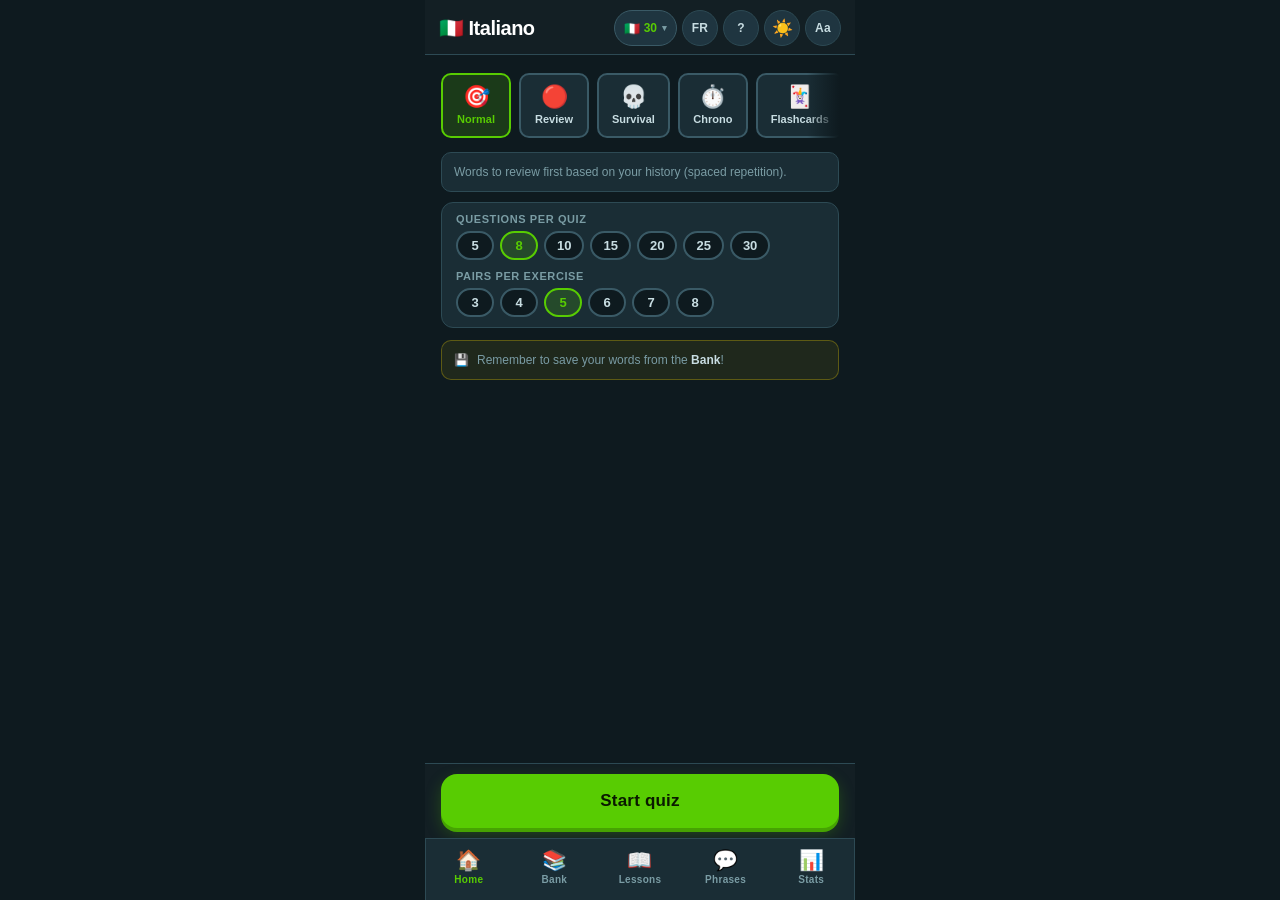
==== commit 313e2d0b: "modifications" ====
--- a/bundle.html
+++ b/bundle.html
@@ -2367,7 +2367,7 @@
 <body>
 
   <!-- TTS Warning Banner -->
-  <div id="tts-warning" class="tts-warning hidden">
+  <div id="tts-warning" class="tts-warning hidden" data-i18n="tts_warning">
     ⚠️ La synthèse vocale n'est pas disponible sur ce navigateur. Les exercices audio seront remplacés.
   </div>
 
@@ -2383,6 +2383,7 @@
           <span id="lang-chip-count" class="lang-chip-count">0</span>
           <span class="lang-chip-arrow">▾</span>
         </button>
+        <button id="btn-ui-lang" class="pref-toggle pref-toggle-text" title="Switch language / Changer de langue">EN</button>
         <button id="btn-help" class="pref-toggle pref-toggle-text" title="Aide">?</button>
         <button id="btn-theme" class="pref-toggle" title="Thème clair / sombre">☀️</button>
         <button id="btn-font-size" class="pref-toggle pref-toggle-text" title="Texte plus grand">Aa</button>
@@ -2397,12 +2398,12 @@
       <div id="quiz-settings" class="quiz-settings"></div>
       <div id="home-backup-bar" class="home-backup-bar hidden">
         <span>💾</span>
-        <span>Pensez à sauvegarder vos mots depuis la <strong>Banque</strong> !</span>
+        <span data-i18n-html="backup_bar">Pensez à sauvegarder vos mots depuis la <strong>Banque</strong> !</span>
       </div>
     </main>
 
     <div class="home-start-bar">
-      <button id="btn-start-quiz" class="btn btn-primary btn-large" disabled>
+      <button id="btn-start-quiz" class="btn btn-primary btn-large" disabled data-i18n="start_quiz">
         Commencer le quiz
       </button>
       <p id="quiz-hint" class="hint-text hidden"></p>
@@ -2412,12 +2413,12 @@
   <!-- ===== SCREEN: BANK ===== -->
   <div id="screen-bank" class="screen" data-screen="bank">
     <header class="app-header">
-      <h1 class="screen-title">Ma banque de mots</h1>
+      <h1 class="screen-title" data-i18n="bank_title">Ma banque de mots</h1>
       <div class="header-actions">
         <button id="btn-share" class="btn-hdr-icon" title="Partager">🔗</button>
         <button id="btn-export" class="btn-hdr-icon" title="Exporter">⬇️</button>
         <button id="btn-import" class="btn-hdr-icon" title="Importer">⬆️</button>
-        <button id="btn-add-word" class="btn btn-primary btn-icon-add">+ Ajouter</button>
+        <button id="btn-add-word" class="btn btn-primary btn-icon-add" data-i18n="btn_add">+ Ajouter</button>
       </div>
     </header>
 
@@ -2430,6 +2431,7 @@
             id="search-input"
             class="search-input"
             placeholder="Rechercher un mot..."
+            data-i18n-placeholder="search_placeholder"
             autocomplete="off"
             autocorrect="off"
             spellcheck="false"
@@ -2445,8 +2447,8 @@
 
       <div id="word-list-empty" class="empty-state hidden">
         <div class="empty-icon">📭</div>
-        <p>Aucun mot trouvé</p>
-        <p class="text-muted">Ajoutez votre premier mot ci-dessus !</p>
+        <p data-i18n="empty_bank">Aucun mot trouvé</p>
+        <p class="text-muted" data-i18n="empty_bank2">Ajoutez votre premier mot ci-dessus !</p>
       </div>
 
       <input type="file" id="import-file-input" accept=".json" style="display:none" />
@@ -2456,7 +2458,7 @@
   <!-- ===== SCREEN: STATS ===== -->
   <div id="screen-stats" class="screen" data-screen="stats">
     <header class="app-header">
-      <h1 class="screen-title">Statistiques</h1>
+      <h1 class="screen-title" data-i18n="stats_title">Statistiques</h1>
       <p id="stats-lang-label" class="bank-lang-label"></p>
     </header>
     <main class="screen-content">
@@ -2467,20 +2469,20 @@
   <!-- ===== SCREEN: GRAMMAR ===== -->
   <div id="screen-grammar" class="screen" data-screen="grammar">
     <header class="app-header">
-      <h1 class="screen-title">Fiches de cours</h1>
+      <h1 class="screen-title" data-i18n="grammar_title">Fiches de cours</h1>
       <div class="header-actions">
         <button id="btn-grammar-share" class="btn-hdr-icon" title="Partager">🔗</button>
         <button id="btn-grammar-export" class="btn-hdr-icon" title="Exporter">⬇️</button>
         <button id="btn-grammar-import" class="btn-hdr-icon" title="Importer">⬆️</button>
-        <button id="btn-add-grammar" class="btn btn-primary btn-icon-add">+ Ajouter</button>
+        <button id="btn-add-grammar" class="btn btn-primary btn-icon-add" data-i18n="btn_add">+ Ajouter</button>
       </div>
     </header>
     <main class="screen-content">
       <div id="grammar-list"></div>
       <div id="grammar-empty" class="empty-state hidden">
         <div class="empty-icon">📖</div>
-        <p>Aucune fiche de cours</p>
-        <p class="text-muted">Créez votre première fiche ci-dessus !</p>
+        <p data-i18n="grammar_no_cards">Aucune fiche de cours</p>
+        <p class="text-muted" data-i18n="grammar_no_cards2">Créez votre première fiche ci-dessus !</p>
       </div>
     </main>
     <div id="grammar-review-all-bar" class="grammar-review-bar hidden">
@@ -2495,20 +2497,20 @@
   <!-- ===== SCREEN: PHRASES ===== -->
   <div id="screen-phrases" class="screen" data-screen="phrases">
     <header class="app-header">
-      <h1 class="screen-title">Phrases & expressions</h1>
+      <h1 class="screen-title" data-i18n="phrases_title">Phrases & expressions</h1>
       <div class="header-actions">
         <button id="btn-phrases-share" class="btn-hdr-icon" title="Partager">🔗</button>
         <button id="btn-phrases-export" class="btn-hdr-icon" title="Exporter">⬇️</button>
         <button id="btn-phrases-import" class="btn-hdr-icon" title="Importer">⬆️</button>
-        <button id="btn-add-phrase" class="btn btn-primary btn-icon-add">+ Ajouter</button>
+        <button id="btn-add-phrase" class="btn btn-primary btn-icon-add" data-i18n="btn_add">+ Ajouter</button>
       </div>
     </header>
     <main class="screen-content">
       <div id="phrases-list"></div>
       <div id="phrases-empty" class="empty-state hidden">
         <div class="empty-icon">💬</div>
-        <p>Aucune phrase</p>
-        <p class="text-muted">Ajoutez votre première phrase ci-dessus !</p>
+        <p data-i18n="phrases_no_phrases">Aucune phrase</p>
+        <p class="text-muted" data-i18n="phrases_no_phrases2">Ajoutez votre première phrase ci-dessus !</p>
       </div>
     </main>
     <div id="phrases-review-bar" class="grammar-review-bar hidden">
@@ -2544,23 +2546,23 @@
   <nav class="bottom-nav" id="bottom-nav">
     <button class="nav-tab active" data-target="home">
       <span class="nav-icon">🏠</span>
-      <span class="nav-label">Accueil</span>
+      <span class="nav-label" data-i18n="nav_home">Accueil</span>
     </button>
     <button class="nav-tab" data-target="bank">
       <span class="nav-icon">📚</span>
-      <span class="nav-label">Banque</span>
+      <span class="nav-label" data-i18n="nav_bank">Banque</span>
     </button>
     <button class="nav-tab" data-target="grammar">
       <span class="nav-icon">📖</span>
-      <span class="nav-label">Cours</span>
+      <span class="nav-label" data-i18n="nav_grammar">Cours</span>
     </button>
     <button class="nav-tab" data-target="phrases">
       <span class="nav-icon">💬</span>
-      <span class="nav-label">Phrases</span>
+      <span class="nav-label" data-i18n="nav_phrases">Phrases</span>
     </button>
     <button class="nav-tab" data-target="stats">
       <span class="nav-icon">📊</span>
-      <span class="nav-label">Stats</span>
+      <span class="nav-label" data-i18n="nav_stats">Stats</span>
     </button>
   </nav>
 
@@ -2596,19 +2598,23 @@
           />
         </div>
         <div class="form-group">
-          <label for="input-tags" class="form-label">🏷️ Tags <span class="form-label-hint">(optionnel, ex: chapitre1, couleurs)</span></label>
+          <label for="input-tags" class="form-label">
+            <span data-i18n="label_tags">🏷️ Tags</span>
+            <span class="form-label-hint" data-i18n="label_tags_hint">(optionnel, ex: chapitre1, couleurs)</span>
+          </label>
           <input
             type="text"
             id="input-tags"
             class="form-input"
             placeholder="ex: #chapitre1, #couleurs"
+            data-i18n-placeholder="placeholder_tags"
             autocomplete="off"
             autocorrect="off"
             spellcheck="false"
           />
         </div>
         <div id="form-error" class="form-error hidden"></div>
-        <button type="submit" class="btn btn-primary btn-full">
+        <button type="submit" class="btn btn-primary btn-full" data-i18n="btn_save">
           💾 Sauvegarder
         </button>
       </form>
@@ -2644,23 +2650,21 @@
   <div id="modal-score" class="modal-overlay hidden" role="dialog" aria-modal="true">
     <div class="modal-card score-card">
       <div class="score-emoji" id="score-emoji">🏆</div>
-      <h2 class="score-title">Quiz terminé !</h2>
+      <h2 class="score-title" id="score-title" data-i18n="quiz_done">Quiz terminé !</h2>
       <div class="score-display">
         <span id="score-value" class="score-number">8</span>
         <span class="score-total" id="score-total">/ 8</span>
       </div>
       <p id="score-message" class="score-message">Excellent !</p>
-      <div id="score-backup-reminder" class="score-backup-reminder hidden">
-        💾 Pensez à sauvegarder vos mots via <strong>Partager</strong> ou <strong>Exporter</strong> dans la Banque !
-      </div>
+      <div id="score-backup-reminder" class="score-backup-reminder hidden"></div>
       <div class="score-actions">
         <button id="btn-retry-errors" class="btn btn-retry btn-full hidden">
           ⚡ Réviser les ratés
         </button>
-        <button id="btn-replay" class="btn btn-primary btn-full">
+        <button id="btn-replay" class="btn btn-primary btn-full" data-i18n="score_replay">
           🔁 Rejouer
         </button>
-        <button id="btn-go-home" class="btn btn-secondary btn-full">
+        <button id="btn-go-home" class="btn btn-secondary btn-full" data-i18n="score_home">
           🏠 Accueil
         </button>
       </div>
@@ -2671,7 +2675,7 @@
   <div id="modal-lang" class="modal-overlay hidden" role="dialog" aria-modal="true">
     <div class="modal-card">
       <div class="modal-header">
-        <h2 class="modal-title">Choisir une langue</h2>
+        <h2 class="modal-title" data-i18n="modal_choose_lang">Choisir une langue</h2>
         <button class="modal-close" data-close="modal-lang">✕</button>
       </div>
       <div id="lang-modal-grid" class="lang-modal-grid"></div>
@@ -2682,16 +2686,16 @@
   <div id="modal-help" class="modal-overlay hidden" role="dialog" aria-modal="true">
     <div class="modal-card">
       <div class="modal-header">
-        <h2 class="modal-title">Comment ça marche</h2>
+        <h2 class="modal-title" data-i18n="modal_help">Comment ça marche</h2>
         <button class="modal-close" data-close="modal-help">✕</button>
       </div>
       <div class="modal-body">
         <ul class="tip-list">
-          <li><span>📝</span><span>Ajoutez des paires de mots dans la <strong>Banque</strong></span></li>
-          <li><span>🎯</span><span>Choisissez un mode de jeu et lancez un quiz</span></li>
-          <li><span>🔊</span><span>Exercices variés : écoute, association, traduction, anagramme…</span></li>
-          <li><span>📈</span><span>Consultez vos <strong>Stats</strong> pour suivre votre progression</span></li>
-          <li><span>💾</span><span>Exportez régulièrement depuis la Banque pour ne pas perdre vos mots</span></li>
+          <li><span>📝</span><span data-i18n-html="help_tip1">Ajoutez des paires de mots dans la <strong>Banque</strong></span></li>
+          <li><span>🎯</span><span data-i18n="help_tip2">Choisissez un mode de jeu et lancez un quiz</span></li>
+          <li><span>🔊</span><span data-i18n="help_tip3">Exercices variés : écoute, association, traduction, anagramme…</span></li>
+          <li><span>📈</span><span data-i18n-html="help_tip4">Consultez vos <strong>Stats</strong> pour suivre votre progression</span></li>
+          <li><span>💾</span><span data-i18n="help_tip5">Exportez régulièrement depuis la Banque pour ne pas perdre vos mots</span></li>
         </ul>
       </div>
     </div>
@@ -2701,15 +2705,15 @@
   <div id="modal-bank-legend" class="modal-overlay hidden" role="dialog" aria-modal="true">
     <div class="modal-card">
       <div class="modal-header">
-        <h2 class="modal-title">Code couleur des mots</h2>
+        <h2 class="modal-title" data-i18n="modal_legend">Code couleur des mots</h2>
         <button class="modal-close" data-close="modal-bank-legend">✕</button>
       </div>
       <div class="modal-body">
         <ul class="tip-list">
-          <li><span class="word-mastery word-mastery-mastered"></span><span>Maîtrisé — vu ≥ 3 fois, moins de 25 % d'erreurs</span></li>
-          <li><span class="word-mastery word-mastery-learning"></span><span>En apprentissage — vu au moins une fois</span></li>
-          <li><span class="word-mastery word-mastery-review"></span><span>À revoir — plus de 50 % d'erreurs</span></li>
-          <li><span class="word-mastery word-mastery-never"></span><span>Jamais pratiqué — pas encore vu en quiz</span></li>
+          <li><span class="word-mastery word-mastery-mastered"></span><span data-i18n="legend_mastered">Maîtrisé — vu ≥ 3 fois, moins de 25 % d'erreurs</span></li>
+          <li><span class="word-mastery word-mastery-learning"></span><span data-i18n="legend_learning">En apprentissage — vu au moins une fois</span></li>
+          <li><span class="word-mastery word-mastery-review"></span><span data-i18n="legend_review">À revoir — plus de 50 % d'erreurs</span></li>
+          <li><span class="word-mastery word-mastery-never"></span><span data-i18n="legend_never">Jamais pratiqué — pas encore vu en quiz</span></li>
         </ul>
       </div>
     </div>
@@ -2725,24 +2729,28 @@
       <form id="form-add-phrase" class="modal-form" novalidate>
         <input type="hidden" id="edit-phrase-id" value="" />
         <div class="form-group">
-          <label for="input-phrase-native" class="form-label">🇫🇷 Phrase en français</label>
+          <label for="input-phrase-native" class="form-label" data-i18n="label_phrase_native">🇫🇷 Phrase en français</label>
           <textarea id="input-phrase-native" class="form-input form-textarea"
-                    placeholder="ex: Comment allez-vous ?" rows="3"
-                    autocorrect="off" spellcheck="false"></textarea>
+                    placeholder="ex: Comment allez-vous ?" data-i18n-placeholder="placeholder_phrase_native"
+                    rows="3" autocorrect="off" spellcheck="false"></textarea>
         </div>
         <div class="form-group">
           <label for="input-phrase-target" id="label-phrase-target" class="form-label">🇮🇹 Traduction</label>
           <textarea id="input-phrase-target" class="form-input form-textarea"
-                    placeholder="ex: Come state?" rows="3"
-                    autocorrect="off" spellcheck="false"></textarea>
+                    placeholder="ex: Come state?" data-i18n-placeholder="placeholder_phrase_target"
+                    rows="3" autocorrect="off" spellcheck="false"></textarea>
         </div>
         <div class="form-group">
-          <label for="input-phrase-topic" class="form-label">📌 Thème <span class="form-label-hint">(optionnel)</span></label>
+          <label for="input-phrase-topic" class="form-label">
+            <span data-i18n="label_phrase_topic">📌 Thème</span>
+            <span class="form-label-hint" data-i18n="label_phrase_topic_hint">(optionnel)</span>
+          </label>
           <input type="text" id="input-phrase-topic" class="form-input"
-                 placeholder="ex: Salutations" autocomplete="off" autocorrect="off" spellcheck="false" />
+                 placeholder="ex: Salutations" data-i18n-placeholder="placeholder_phrase_topic"
+                 autocomplete="off" autocorrect="off" spellcheck="false" />
         </div>
         <div id="form-phrase-error" class="form-error hidden"></div>
-        <button type="submit" class="btn btn-primary btn-full">💾 Sauvegarder</button>
+        <button type="submit" class="btn btn-primary btn-full" data-i18n="btn_save">💾 Sauvegarder</button>
       </form>
     </div>
   </div>
@@ -2757,25 +2765,26 @@
       <form id="form-add-grammar" class="modal-form" novalidate>
         <input type="hidden" id="edit-grammar-id" value="" />
         <div class="form-group">
-          <label for="input-grammar-lesson" class="form-label">Leçon</label>
+          <label for="input-grammar-lesson" class="form-label" data-i18n="label_lesson">Leçon</label>
           <input type="text" id="input-grammar-lesson" class="form-input"
-                 placeholder="ex: Articles définis"
+                 placeholder="ex: Articles définis" data-i18n-placeholder="placeholder_lesson"
                  list="grammar-lessons-list" autocomplete="off" autocorrect="off" spellcheck="false" />
           <datalist id="grammar-lessons-list"></datalist>
         </div>
         <div class="form-group">
-          <label for="input-grammar-question" class="form-label">Question / Titre</label>
+          <label for="input-grammar-question" class="form-label" data-i18n="label_question">Question / Titre</label>
           <input type="text" id="input-grammar-question" class="form-input"
-                 placeholder="ex: Masculin singulier" autocomplete="off" autocorrect="off" spellcheck="false" />
+                 placeholder="ex: Masculin singulier" data-i18n-placeholder="placeholder_question"
+                 autocomplete="off" autocorrect="off" spellcheck="false" />
         </div>
         <div class="form-group">
-          <label for="input-grammar-answer" class="form-label">Réponse</label>
+          <label for="input-grammar-answer" class="form-label" data-i18n="label_answer">Réponse</label>
           <textarea id="input-grammar-answer" class="form-input form-textarea"
                     placeholder="ex: il (il libro)&#10;lo (lo zaino)&#10;l' (l'uomo)"
                     rows="5" autocorrect="off" spellcheck="false"></textarea>
         </div>
         <div id="form-grammar-error" class="form-error hidden"></div>
-        <button type="submit" class="btn btn-primary btn-full">💾 Sauvegarder</button>
+        <button type="submit" class="btn btn-primary btn-full" data-i18n="btn_save">💾 Sauvegarder</button>
       </form>
     </div>
   </div>
@@ -2784,7 +2793,7 @@
   <div id="modal-lesson-picker" class="modal-overlay hidden" role="dialog" aria-modal="true">
     <div class="modal-card">
       <div class="modal-header">
-        <h2 class="modal-title">Choisir les leçons</h2>
+        <h2 class="modal-title" data-i18n="modal_lessons">Choisir les leçons</h2>
         <button class="modal-close" data-close="modal-lesson-picker">✕</button>
       </div>
       <div id="lesson-picker-list" class="lesson-picker-list"></div>
@@ -2795,7 +2804,7 @@
   <div id="modal-topic-picker" class="modal-overlay hidden" role="dialog" aria-modal="true">
     <div class="modal-card">
       <div class="modal-header">
-        <h2 class="modal-title">Choisir les thèmes</h2>
+        <h2 class="modal-title" data-i18n="modal_topics">Choisir les thèmes</h2>
         <button class="modal-close" data-close="modal-topic-picker">✕</button>
       </div>
       <div id="topic-picker-list" class="lesson-picker-list"></div>
@@ -2812,13 +2821,340 @@
    LANGUAGE CONFIG
    ============================================================ */
 const LANGUAGES = {
-  'fr-it': { label: 'Français → Italien',    nativeFlag: '🇫🇷', targetFlag: '🇮🇹', ttsLang: 'it-IT', ttsPfx: 'it', filename: 'mots_it.json', title: '🇮🇹 Italiano',   subtitle: 'Apprentissage de l\'italien'    },
-  'fr-en': { label: 'Français → Anglais',    nativeFlag: '🇫🇷', targetFlag: '🇬🇧', ttsLang: 'en-US', ttsPfx: 'en', filename: 'mots_en.json', title: '🇬🇧 English',    subtitle: 'Apprentissage de l\'anglais'    },
-  'fr-es': { label: 'Français → Espagnol',   nativeFlag: '🇫🇷', targetFlag: '🇪🇸', ttsLang: 'es-ES', ttsPfx: 'es', filename: 'mots_es.json', title: '🇪🇸 Español',    subtitle: 'Apprentissage de l\'espagnol'   },
-  'fr-de': { label: 'Français → Allemand',   nativeFlag: '🇫🇷', targetFlag: '🇩🇪', ttsLang: 'de-DE', ttsPfx: 'de', filename: 'mots_de.json', title: '🇩🇪 Deutsch',    subtitle: 'Apprentissage de l\'allemand'   },
-  'fr-pt': { label: 'Français → Portugais',  nativeFlag: '🇫🇷', targetFlag: '🇵🇹', ttsLang: 'pt-PT', ttsPfx: 'pt', filename: 'mots_pt.json', title: '🇵🇹 Português',  subtitle: 'Apprentissage du portugais'     },
-  'fr-jp': { label: 'Français → Japonais',   nativeFlag: '🇫🇷', targetFlag: '🇯🇵', ttsLang: 'ja-JP', ttsPfx: 'ja', filename: 'mots_jp.json', title: '🇯🇵 日本語',      subtitle: 'Apprentissage du japonais'      },
+  'fr-it': { label: 'Français → Italien',    labelEn: 'French → Italian',    nativeFlag: '🇫🇷', targetFlag: '🇮🇹', ttsLang: 'it-IT', ttsPfx: 'it', filename: 'mots_it.json', title: '🇮🇹 Italiano',   subtitle: 'Apprentissage de l\'italien'    },
+  'fr-en': { label: 'Français → Anglais',    labelEn: 'French → English',    nativeFlag: '🇫🇷', targetFlag: '🇬🇧', ttsLang: 'en-US', ttsPfx: 'en', filename: 'mots_en.json', title: '🇬🇧 English',    subtitle: 'Apprentissage de l\'anglais'    },
+  'fr-es': { label: 'Français → Espagnol',   labelEn: 'French → Spanish',    nativeFlag: '🇫🇷', targetFlag: '🇪🇸', ttsLang: 'es-ES', ttsPfx: 'es', filename: 'mots_es.json', title: '🇪🇸 Español',    subtitle: 'Apprentissage de l\'espagnol'   },
+  'fr-de': { label: 'Français → Allemand',   labelEn: 'French → German',     nativeFlag: '🇫🇷', targetFlag: '🇩🇪', ttsLang: 'de-DE', ttsPfx: 'de', filename: 'mots_de.json', title: '🇩🇪 Deutsch',    subtitle: 'Apprentissage de l\'allemand'   },
+  'fr-pt': { label: 'Français → Portugais',  labelEn: 'French → Portuguese', nativeFlag: '🇫🇷', targetFlag: '🇵🇹', ttsLang: 'pt-PT', ttsPfx: 'pt', filename: 'mots_pt.json', title: '🇵🇹 Português',  subtitle: 'Apprentissage du portugais'     },
+  'fr-jp': { label: 'Français → Japonais',   labelEn: 'French → Japanese',   nativeFlag: '🇫🇷', targetFlag: '🇯🇵', ttsLang: 'ja-JP', ttsPfx: 'ja', filename: 'mots_jp.json', title: '🇯🇵 日本語',      subtitle: 'Apprentissage du japonais'      },
 };
+
+/* ============================================================
+   UI LANGUAGE (i18n)
+   ============================================================ */
+const UI_LANG_KEY = 'app_ui_lang';
+function detectUILang() {
+  const saved = localStorage.getItem(UI_LANG_KEY);
+  if (saved === 'fr' || saved === 'en') return saved;
+  return (navigator.language || '').toLowerCase().startsWith('fr') ? 'fr' : 'en';
+}
+let uiLang = detectUILang();
+
+const T = {
+  fr: {
+    nav_home: 'Accueil', nav_bank: 'Banque', nav_grammar: 'Cours', nav_phrases: 'Phrases', nav_stats: 'Stats',
+    start_quiz: 'Commencer le quiz',
+    backup_bar: 'Pensez à sauvegarder vos mots depuis la <strong>Banque</strong> !',
+    backup_score: 'Pensez à sauvegarder vos mots via <strong>Partager</strong> ou <strong>Exporter</strong> dans la Banque !',
+    bank_title: 'Ma banque de mots', search_placeholder: 'Rechercher un mot…',
+    empty_bank: 'Aucun mot trouvé', empty_bank2: 'Ajoutez votre premier mot ci-dessus !',
+    btn_add: '+ Ajouter', stats_title: 'Statistiques',
+    grammar_title: 'Fiches de cours', phrases_title: 'Phrases & expressions',
+    modal_add_word: 'Ajouter un mot', modal_edit_word: 'Modifier le mot',
+    modal_add_phrase: 'Ajouter une phrase', modal_edit_phrase: 'Modifier la phrase',
+    modal_add_grammar: 'Ajouter une fiche', modal_edit_grammar: 'Modifier la fiche',
+    modal_choose_lang: 'Choisir une langue', modal_help: 'Comment ça marche',
+    modal_legend: 'Code couleur des mots', modal_lessons: 'Choisir les leçons',
+    modal_topics: 'Choisir les thèmes',
+    modal_import_words: 'Importer des mots', modal_import_grammar: 'Importer des fiches', modal_import_phrases: 'Importer des phrases',
+    quiz_done: 'Quiz terminé !', score_replay: '🔁 Rejouer', score_home: '🏠 Accueil',
+    label_tags: '🏷️ Tags', label_tags_hint: '(optionnel, ex: chapitre1, couleurs)',
+    placeholder_tags: 'ex: #chapitre1, #couleurs', btn_save: '💾 Sauvegarder',
+    native_lang: 'Français',
+    label_lesson: 'Leçon', label_question: 'Question / Titre', label_answer: 'Réponse',
+    placeholder_lesson: 'ex: Articles définis', placeholder_question: 'ex: Masculin singulier',
+    label_phrase_native: '🇫🇷 Phrase en français', placeholder_phrase_native: 'ex: Comment allez-vous ?',
+    placeholder_phrase_target: 'ex: Come state?',
+    label_phrase_topic: '📌 Thème', label_phrase_topic_hint: '(optionnel)', placeholder_phrase_topic: 'ex: Salutations',
+    import_how_words: 'Comment souhaitez-vous importer ces mots ?',
+    import_how_grammar: 'Comment souhaitez-vous importer ces fiches ?',
+    import_how_phrases: 'Comment souhaitez-vous importer ces phrases ?',
+    btn_merge: '🔀 Fusionner', btn_replace: '🔄 Remplacer',
+    merge_words_desc: 'Ajoute les nouveaux mots sans supprimer les existants',
+    replace_words_desc: 'Supprime tous les mots existants et importe ceux-ci',
+    merge_grammar_desc: 'Ajoute les nouvelles fiches sans supprimer les existantes',
+    replace_grammar_desc: 'Supprime toutes les fiches existantes et importe celles-ci',
+    merge_phrases_desc: 'Ajoute les nouvelles phrases sans supprimer les existantes',
+    replace_phrases_desc: 'Supprime toutes les phrases existantes et importe celles-ci',
+    help_tip1: 'Ajoutez des paires de mots dans la <strong>Banque</strong>',
+    help_tip2: 'Choisissez un mode de jeu et lancez un quiz',
+    help_tip3: 'Exercices variés : écoute, association, traduction, anagramme…',
+    help_tip4: 'Consultez vos <strong>Stats</strong> pour suivre votre progression',
+    help_tip5: 'Exportez régulièrement depuis la Banque pour ne pas perdre vos mots',
+    legend_mastered: 'Maîtrisé — vu ≥ 3 fois, moins de 25 % d\'erreurs',
+    legend_learning: 'En apprentissage — vu au moins une fois',
+    legend_review: 'À revoir — plus de 50 % d\'erreurs',
+    legend_never: 'Jamais pratiqué — pas encore vu en quiz',
+    tts_warning: '⚠️ La synthèse vocale n\'est pas disponible sur ce navigateur. Les exercices audio seront remplacés.',
+    mastery_mastered: 'Maîtrisé', mastery_learning: 'En apprentissage',
+    mastery_review: 'À revoir', mastery_never: 'Jamais pratiqué',
+    mode_normal: 'Normal', mode_revision: 'Révision', mode_survival: 'Survie',
+    mode_chrono: 'Chrono', mode_flashcard: 'Flashcards', mode_dictee: 'Dictée', mode_anagram: 'Anagramme',
+    mode_desc_0: 'Les mots à réviser en priorité selon votre historique (répétition espacée).',
+    mode_desc_1: 'Seulement vos mots avec le plus d\'erreurs — ciblez vos points faibles.',
+    mode_desc_2: 'Répondez sans vous tromper — une seule erreur et c\'est terminé !',
+    mode_desc_3: 'Répondez avant que le temps ne s\'écoule — restez concentré !',
+    mode_desc_4: 'Parcourez toutes vos cartes à votre rythme — tapez pour voir la traduction.',
+    mode_desc_5: 'Écoutez le mot prononcé et tapez ce que vous entendez (synthèse vocale requise).',
+    mode_desc_6: 'Les lettres du mot sont mélangées — remettez-les dans le bon ordre.',
+    settings_questions: 'Questions par quiz', settings_pairs: 'Paires par exercice',
+    settings_filter_tag: 'Filtrer par tag', settings_all: 'Tous',
+    settings_time: 'Temps par question', settings_direction: 'Sens', settings_cards: 'Nombre de cartes',
+    quiz_text_match: 'Association — Texte', quiz_audio_match: 'Association — Écoute',
+    quiz_match_instr: 'Associez chaque mot français à sa traduction.',
+    quiz_audio_instr: 'Associez chaque son à la bonne traduction française.',
+    quiz_listen_instr: 'Quelle est la traduction française ?',
+    quiz_free_placeholder: 'Tapez la traduction…', btn_validate: 'Valider ✓',
+    quiz_dictee_instr: 'Tapez ce que vous entendez dans la langue cible.',
+    quiz_dictee_placeholder: 'Tapez ce que vous entendez…',
+    fc_tap_hint: 'Tapez pour retourner', fc_prev: '← Préc.', fc_next: 'Suivant →', fc_finish: '✓ Terminer',
+    score_excellent: 'Excellent ! Vous maîtrisez ce vocabulaire !',
+    score_good: 'Très bien ! Continuez comme ça !',
+    score_ok: 'Continuez vos efforts, vous progressez !',
+    score_low: 'Entraînez-vous encore, vous pouvez y arriver !',
+    score_flashcard: 'Révision terminée !', score_cards: 'cartes',
+    reveal_answer: 'Voir la réponse', reveal_question: 'Voir la question',
+    btn_to_review: '✗ À revoir', btn_known: '✓ Connu',
+    gr_perfect: 'Parfait ! Toutes les fiches maîtrisées !',
+    gr_good: 'Très bien ! Quelques fiches à revoir.',
+    gr_ok: 'Continuez à pratiquer !', gr_low: 'À force de révisions, vous y arriverez !',
+    btn_retry: '🔁 Réessayer', btn_back_grammar: '📖 Retour aux cours',
+    reveal_translation: 'Révéler la traduction', reveal_original: 'Révéler la phrase originale',
+    pr_perfect: 'Parfait ! Toutes les phrases connues !',
+    pr_good: 'Très bien ! Quelques phrases à revoir.',
+    pr_ok: 'Continuez à pratiquer !', pr_low: 'À force de révisions, vous y arriverez !',
+    btn_back_phrases: '💬 Retour aux phrases',
+    stat_streak1: 'jour de suite', stat_streakN: 'jours de suite',
+    stat_today: 'mots vus auj.', stat_mastery: 'maîtrise globale', stat_accuracy: 'réussite quiz',
+    stat_activity: '📅 Activité des 12 dernières semaines',
+    stat_vocab_section: '📊 Répartition du vocabulaire',
+    stat_by_mode: '🎮 Par mode de jeu',
+    stat_to_review: '🔴 Mots à revoir', stat_to_review_hint: '— classés par taux d\'erreurs',
+    stat_mastered_section: '✅ Mots maîtrisés',
+    stat_practiced: '🔵 Les plus pratiqués', stat_practiced_hint: '— nombre de fois vus en quiz',
+    stat_never_section: '😶 Jamais pratiqués',
+    stat_empty: 'Aucune donnée', stat_empty_hint: 'Faites des quiz pour voir vos statistiques !',
+    seg_mastered: 'Maîtrisés', seg_learning: 'En cours', seg_review: 'À revoir', seg_never: 'Nouveaux',
+    stat_best: 'Meilleur', stat_avg_prefix: 'moy.',
+    pct_failed: '% raté', pct_correct: '% juste', stat_times: 'fois',
+    session1: 'session', sessionN: 'sessions',
+    grammar_stat_lessons: 'Leçons', grammar_stat_cards: 'Fiches',
+    grammar_stat_reviewed: 'Révisées', grammar_stat_success: 'Réussite',
+    grammar_btn_review: 'Réviser',
+    grammar_no_cards: 'Aucune fiche de cours', grammar_no_cards2: 'Créez votre première fiche ci-dessus !',
+    phrases_stat_topics: 'Thèmes', phrases_stat_count: 'Phrases',
+    phrases_stat_reviewed: 'Révisées', phrases_stat_success: 'Réussite',
+    phrases_no_phrases: 'Aucune phrase', phrases_no_phrases2: 'Ajoutez votre première phrase ci-dessus !',
+    phrases_none_topic: 'Sans thème', phrases_btn_review: 'Réviser',
+    picker_all: 'Tout', picker_none: 'Aucun',
+    months: ['Jan','Fév','Mar','Avr','Mai','Jun','Jul','Aoû','Sep','Oct','Nov','Déc'],
+    heatmap_less: 'Moins', heatmap_more: 'Plus',
+    alert_bank_empty: 'Votre banque de mots est vide.',
+    alert_no_grammar_export: 'Aucune fiche à exporter.',
+    alert_no_grammar_share: 'Aucune fiche à partager.',
+    alert_no_phrase_export: 'Aucune phrase à exporter.',
+    alert_no_phrase_share: 'Aucune phrase à partager.',
+    alert_invalid_json: 'Fichier JSON invalide.',
+    alert_invalid_array: 'Le fichier doit contenir un tableau de mots.',
+    alert_no_valid_words: 'Aucun mot valide trouvé dans ce fichier.',
+    alert_no_valid_grammar: 'Aucune fiche valide trouvée.',
+    alert_no_valid_phrases: 'Aucune phrase valide trouvée.',
+    alert_invalid_format: 'Format invalide.',
+    alert_no_grammar_review: 'Aucune fiche à revoir pour le moment.',
+    alert_no_phrase_review: 'Aucune phrase à revoir pour le moment.',
+    alert_dictee_no_tts: 'La dictée nécessite la synthèse vocale, qui n\'est pas disponible sur ce navigateur.',
+    alert_revision_no_words: 'Pas assez de mots à revoir pour ce mode. Faites d\'abord des quiz en mode Normal !',
+    alert_flashcard_empty: 'Ajoutez des mots dans votre banque pour utiliser les flashcards.',
+    confirm_quit: 'Quitter ?',
+    confirm_delete_word: 'Supprimer ce mot ?',
+    confirm_delete_grammar: 'Supprimer cette fiche ?',
+    confirm_delete_phrase: 'Supprimer cette phrase ?',
+    err_fields_required: 'Les deux champs sont requis.',
+    err_word_exists: 'Ce mot existe déjà dans votre banque.',
+    err_all_fields: 'Tous les champs sont requis.',
+    err_phrase_fields: 'Les deux champs de texte sont requis.',
+    merge_all_existed_words: 'Tous les mots existaient déjà.',
+    merge_all_existed_grammar: 'Toutes les fiches existaient déjà.',
+    merge_all_existed_phrases: 'Toutes les phrases existaient déjà.',
+  },
+  en: {
+    nav_home: 'Home', nav_bank: 'Bank', nav_grammar: 'Lessons', nav_phrases: 'Phrases', nav_stats: 'Stats',
+    start_quiz: 'Start quiz',
+    backup_bar: 'Remember to save your words from the <strong>Bank</strong>!',
+    backup_score: 'Remember to save your words via <strong>Share</strong> or <strong>Export</strong> in the Bank!',
+    bank_title: 'My word bank', search_placeholder: 'Search a word…',
+    empty_bank: 'No words found', empty_bank2: 'Add your first word above!',
+    btn_add: '+ Add', stats_title: 'Statistics',
+    grammar_title: 'Lesson cards', phrases_title: 'Phrases & expressions',
+    modal_add_word: 'Add a word', modal_edit_word: 'Edit word',
+    modal_add_phrase: 'Add a phrase', modal_edit_phrase: 'Edit phrase',
+    modal_add_grammar: 'Add a card', modal_edit_grammar: 'Edit card',
+    modal_choose_lang: 'Choose a language', modal_help: 'How it works',
+    modal_legend: 'Word color code', modal_lessons: 'Choose lessons',
+    modal_topics: 'Choose topics',
+    modal_import_words: 'Import words', modal_import_grammar: 'Import cards', modal_import_phrases: 'Import phrases',
+    quiz_done: 'Quiz done!', score_replay: '🔁 Play again', score_home: '🏠 Home',
+    label_tags: '🏷️ Tags', label_tags_hint: '(optional, e.g. chapter1, colors)',
+    placeholder_tags: 'e.g. #chapter1, #colors', btn_save: '💾 Save',
+    native_lang: 'French',
+    label_lesson: 'Lesson', label_question: 'Question / Title', label_answer: 'Answer',
+    placeholder_lesson: 'e.g. Definite articles', placeholder_question: 'e.g. Masculine singular',
+    label_phrase_native: '🇫🇷 Phrase in French', placeholder_phrase_native: 'e.g. How are you?',
+    placeholder_phrase_target: 'e.g. Come state?',
+    label_phrase_topic: '📌 Topic', label_phrase_topic_hint: '(optional)', placeholder_phrase_topic: 'e.g. Greetings',
+    import_how_words: 'How would you like to import these words?',
+    import_how_grammar: 'How would you like to import these cards?',
+    import_how_phrases: 'How would you like to import these phrases?',
+    btn_merge: '🔀 Merge', btn_replace: '🔄 Replace',
+    merge_words_desc: 'Add new words without deleting existing ones',
+    replace_words_desc: 'Delete all existing words and import these',
+    merge_grammar_desc: 'Add new cards without deleting existing ones',
+    replace_grammar_desc: 'Delete all existing cards and import these',
+    merge_phrases_desc: 'Add new phrases without deleting existing ones',
+    replace_phrases_desc: 'Delete all existing phrases and import these',
+    help_tip1: 'Add word pairs in the <strong>Bank</strong>',
+    help_tip2: 'Choose a game mode and start a quiz',
+    help_tip3: 'Varied exercises: listening, matching, translation, anagram…',
+    help_tip4: 'Check your <strong>Stats</strong> to track your progress',
+    help_tip5: 'Export regularly from the Bank to keep your words safe',
+    legend_mastered: 'Mastered — seen ≥ 3 times, less than 25% errors',
+    legend_learning: 'Learning — seen at least once',
+    legend_review: 'To review — more than 50% errors',
+    legend_never: 'Never practiced — not yet seen in a quiz',
+    tts_warning: '⚠️ Text-to-speech is not available on this browser. Audio exercises will be replaced.',
+    mastery_mastered: 'Mastered', mastery_learning: 'Learning',
+    mastery_review: 'To review', mastery_never: 'Never practiced',
+    mode_normal: 'Normal', mode_revision: 'Review', mode_survival: 'Survival',
+    mode_chrono: 'Chrono', mode_flashcard: 'Flashcards', mode_dictee: 'Dictation', mode_anagram: 'Anagram',
+    mode_desc_0: 'Words to review first based on your history (spaced repetition).',
+    mode_desc_1: 'Only your most error-prone words — target your weak points.',
+    mode_desc_2: 'Answer without mistakes — one error and it\'s over!',
+    mode_desc_3: 'Answer before time runs out — stay focused!',
+    mode_desc_4: 'Browse all your cards at your own pace — tap to see the translation.',
+    mode_desc_5: 'Listen to the word and type what you hear (text-to-speech required).',
+    mode_desc_6: 'The word\'s letters are shuffled — put them back in the right order.',
+    settings_questions: 'Questions per quiz', settings_pairs: 'Pairs per exercise',
+    settings_filter_tag: 'Filter by tag', settings_all: 'All',
+    settings_time: 'Time per question', settings_direction: 'Direction', settings_cards: 'Number of cards',
+    quiz_text_match: 'Matching — Text', quiz_audio_match: 'Matching — Listen',
+    quiz_match_instr: 'Match each French word to its translation.',
+    quiz_audio_instr: 'Match each sound to the correct French translation.',
+    quiz_listen_instr: 'What is the French translation?',
+    quiz_free_placeholder: 'Type the translation…', btn_validate: 'Submit ✓',
+    quiz_dictee_instr: 'Type what you hear in the target language.',
+    quiz_dictee_placeholder: 'Type what you hear…',
+    fc_tap_hint: 'Tap to flip', fc_prev: '← Prev', fc_next: 'Next →', fc_finish: '✓ Finish',
+    score_excellent: 'Excellent! You\'ve mastered this vocabulary!',
+    score_good: 'Well done! Keep it up!',
+    score_ok: 'Keep at it, you\'re improving!',
+    score_low: 'Keep practicing, you can do it!',
+    score_flashcard: 'Review done!', score_cards: 'cards',
+    reveal_answer: 'Show answer', reveal_question: 'Show question',
+    btn_to_review: '✗ Review', btn_known: '✓ Known',
+    gr_perfect: 'Perfect! All cards mastered!',
+    gr_good: 'Great! A few cards to review.',
+    gr_ok: 'Keep practicing!', gr_low: 'With practice, you\'ll get there!',
+    btn_retry: '🔁 Try again', btn_back_grammar: '📖 Back to lessons',
+    reveal_translation: 'Reveal translation', reveal_original: 'Reveal original phrase',
+    pr_perfect: 'Perfect! All phrases known!',
+    pr_good: 'Great! A few phrases to review.',
+    pr_ok: 'Keep practicing!', pr_low: 'With practice, you\'ll get there!',
+    btn_back_phrases: '💬 Back to phrases',
+    stat_streak1: 'day in a row', stat_streakN: 'days in a row',
+    stat_today: 'words seen today', stat_mastery: 'overall mastery', stat_accuracy: 'quiz accuracy',
+    stat_activity: '📅 Activity over the last 12 weeks',
+    stat_vocab_section: '📊 Vocabulary breakdown',
+    stat_by_mode: '🎮 By game mode',
+    stat_to_review: '🔴 Words to review', stat_to_review_hint: '— ranked by error rate',
+    stat_mastered_section: '✅ Mastered words',
+    stat_practiced: '🔵 Most practiced', stat_practiced_hint: '— number of times seen in quizzes',
+    stat_never_section: '😶 Never practiced',
+    stat_empty: 'No data', stat_empty_hint: 'Take some quizzes to see your stats!',
+    seg_mastered: 'Mastered', seg_learning: 'Learning', seg_review: 'Review', seg_never: 'New',
+    stat_best: 'Best', stat_avg_prefix: 'avg.',
+    pct_failed: '% missed', pct_correct: '% correct', stat_times: 'times',
+    session1: 'session', sessionN: 'sessions',
+    grammar_stat_lessons: 'Lessons', grammar_stat_cards: 'Cards',
+    grammar_stat_reviewed: 'Reviewed', grammar_stat_success: 'Success',
+    grammar_btn_review: 'Review',
+    grammar_no_cards: 'No lesson cards', grammar_no_cards2: 'Create your first card above!',
+    phrases_stat_topics: 'Topics', phrases_stat_count: 'Phrases',
+    phrases_stat_reviewed: 'Reviewed', phrases_stat_success: 'Success',
+    phrases_no_phrases: 'No phrases', phrases_no_phrases2: 'Add your first phrase above!',
+    phrases_none_topic: 'No topic', phrases_btn_review: 'Review',
+    picker_all: 'All', picker_none: 'None',
+    months: ['Jan','Feb','Mar','Apr','May','Jun','Jul','Aug','Sep','Oct','Nov','Dec'],
+    heatmap_less: 'Less', heatmap_more: 'More',
+    alert_bank_empty: 'Your word bank is empty.',
+    alert_no_grammar_export: 'No cards to export.',
+    alert_no_grammar_share: 'No cards to share.',
+    alert_no_phrase_export: 'No phrases to export.',
+    alert_no_phrase_share: 'No phrases to share.',
+    alert_invalid_json: 'Invalid JSON file.',
+    alert_invalid_array: 'The file must contain an array of words.',
+    alert_no_valid_words: 'No valid words found in this file.',
+    alert_no_valid_grammar: 'No valid cards found.',
+    alert_no_valid_phrases: 'No valid phrases found.',
+    alert_invalid_format: 'Invalid format.',
+    alert_no_grammar_review: 'No cards to review at the moment.',
+    alert_no_phrase_review: 'No phrases to review at the moment.',
+    alert_dictee_no_tts: 'Dictation requires text-to-speech, which is not available on this browser.',
+    alert_revision_no_words: 'Not enough words to review for this mode. First do some quizzes in Normal mode!',
+    alert_flashcard_empty: 'Add words to your bank to use flashcards.',
+    confirm_quit: 'Quit?',
+    confirm_delete_word: 'Delete this word?',
+    confirm_delete_grammar: 'Delete this card?',
+    confirm_delete_phrase: 'Delete this phrase?',
+    err_fields_required: 'Both fields are required.',
+    err_word_exists: 'This word already exists in your bank.',
+    err_all_fields: 'All fields are required.',
+    err_phrase_fields: 'Both text fields are required.',
+    merge_all_existed_words: 'All words already existed.',
+    merge_all_existed_grammar: 'All cards already existed.',
+    merge_all_existed_phrases: 'All phrases already existed.',
+  }
+};
+
+function t(key) { return (T[uiLang] || T.fr)[key] || key; }
+
+function langLabel() { return uiLang === 'en' ? (lang().labelEn || lang().label) : lang().label; }
+function langTargetName() { return langLabel().split('→')[1].trim(); }
+
+/* Pluralization helpers */
+function pWords(n)   { return uiLang === 'en' ? `${n} word${n !== 1 ? 's' : ''}` : `${n} mot${n !== 1 ? 's' : ''}`; }
+function pCards(n)   { return uiLang === 'en' ? `${n} card${n !== 1 ? 's' : ''}` : `${n} fiche${n !== 1 ? 's' : ''}`; }
+function pPhrases(n) { return `${n} phrase${n !== 1 ? 's' : ''}`; }
+function pSessions(n){ return `${n} ${n !== 1 ? t('sessionN') : t('session1')}`; }
+
+function setUILang(newLang) {
+  uiLang = newLang;
+  localStorage.setItem(UI_LANG_KEY, newLang);
+  translatePage();
+  updateLangToggle();
+  renderModeSelector();
+  renderQuizSettings();
+  updateHomeStats();
+  renderWordList(document.getElementById('search-input')?.value || '');
+  renderTagFilterBar();
+  renderStats();
+  renderGrammarScreen();
+  renderPhrasesScreen();
+  updateFormLabels();
+  updatePhraseFormLabels();
+  renderLanguageSelector();
+  updateBankHeader();
+}
+
+function updateLangToggle() {
+  const btn = document.getElementById('btn-ui-lang');
+  if (btn) btn.textContent = uiLang === 'fr' ? 'EN' : 'FR';
+}
+
+function translatePage() {
+  document.querySelectorAll('[data-i18n]').forEach(el => { el.textContent = t(el.dataset.i18n); });
+  document.querySelectorAll('[data-i18n-html]').forEach(el => { el.innerHTML = t(el.dataset.i18nHtml); });
+  document.querySelectorAll('[data-i18n-placeholder]').forEach(el => { el.placeholder = t(el.dataset.i18nPlaceholder); });
+}
 
 const LANG_KEY = 'app_current_lang';
 let currentLangKey = localStorage.getItem(LANG_KEY) || 'fr-it';
@@ -3247,13 +3583,13 @@
   const container = document.getElementById('mode-selector');
   if (!container) return;
   const modes = [
-    { id: GameMode.NORMAL,    label: 'Normal',     icon: '🎯', cls: '' },
-    { id: GameMode.REVISION,  label: 'Révision',   icon: '🔴', cls: 'mode-revision' },
-    { id: GameMode.SURVIVAL,  label: 'Survie',     icon: '💀', cls: 'mode-danger' },
-    { id: GameMode.CHRONO,    label: 'Chrono',     icon: '⏱️', cls: 'mode-chrono' },
-    { id: GameMode.FLASHCARD, label: 'Flashcards', icon: '🃏', cls: 'mode-flashcard' },
-    { id: GameMode.DICTEE,    label: 'Dictée',     icon: '🎧', cls: 'mode-dictee' },
-    { id: GameMode.ANAGRAM,   label: 'Anagramme',  icon: '🔀', cls: 'mode-anagram' },
+    { id: GameMode.NORMAL,    label: t('mode_normal'),    icon: '🎯', cls: '' },
+    { id: GameMode.REVISION,  label: t('mode_revision'),  icon: '🔴', cls: 'mode-revision' },
+    { id: GameMode.SURVIVAL,  label: t('mode_survival'),  icon: '💀', cls: 'mode-danger' },
+    { id: GameMode.CHRONO,    label: t('mode_chrono'),    icon: '⏱️', cls: 'mode-chrono' },
+    { id: GameMode.FLASHCARD, label: t('mode_flashcard'), icon: '🃏', cls: 'mode-flashcard' },
+    { id: GameMode.DICTEE,    label: t('mode_dictee'),    icon: '🎧', cls: 'mode-dictee' },
+    { id: GameMode.ANAGRAM,   label: t('mode_anagram'),   icon: '🔀', cls: 'mode-anagram' },
   ];
   container.innerHTML = modes.map(m => `
     <button class="mode-pill ${m.cls}${currentGameMode === m.id ? ' active' : ''}" data-mode="${m.id}">
@@ -3279,15 +3615,7 @@
 }
 
 // Index matches GameMode: 0=NORMAL, 1=REVISION, 2=SURVIVAL, 3=CHRONO, 4=FLASHCARD, 5=DICTEE, 6=ANAGRAM
-const MODE_DESCS = [
-  'Les mots à réviser en priorité selon votre historique (répétition espacée).',
-  'Seulement vos mots avec le plus d\'erreurs — ciblez vos points faibles.',
-  'Répondez sans vous tromper — une seule erreur et c\'est terminé !',
-  'Répondez avant que le temps ne s\'écoule — restez concentré !',
-  'Parcourez toutes vos cartes à votre rythme — tapez pour voir la traduction.',
-  'Écoutez le mot prononcé et tapez ce que vous entendez (synthèse vocale requise).',
-  'Les lettres du mot sont mélangées — remettez-les dans le bon ordre.',
-];
+function getModeDesc(modeId) { return t('mode_desc_' + modeId); }
 
 function renderModeDesc() {
   const container = document.getElementById('mode-desc');
@@ -3303,17 +3631,17 @@
   const fcCounts   = [10, 25, 50, 100].filter(n => n < wordCount);
 
   container.innerHTML = `
-    <p class="mode-desc-text">${MODE_DESCS[currentGameMode]}</p>
+    <p class="mode-desc-text">${getModeDesc(currentGameMode)}</p>
     ${isChrono ? `
     <div class="mode-desc-chrono">
-      <span class="settings-label">Temps par question</span>
+      <span class="settings-label">${t('settings_time')}</span>
       <div class="settings-pills">
-        ${times.map(t => `<button class="settings-pill${cur === t ? ' active' : ''}" data-chrono="${t}">${t}s</button>`).join('')}
+        ${times.map(n => `<button class="settings-pill${cur === n ? ' active' : ''}" data-chrono="${n}">${n}s</button>`).join('')}
       </div>
     </div>` : ''}
     ${isFC ? `
     <div class="mode-desc-chrono">
-      <span class="settings-label">Sens</span>
+      <span class="settings-label">${t('settings_direction')}</span>
       <div class="settings-pills">
         <button class="settings-pill${fcDir === 'mix'          ? ' active' : ''}" data-fcdir="mix">🔀 Mix</button>
         <button class="settings-pill${fcDir === 'native-target'? ' active' : ''}" data-fcdir="native-target">${lang().nativeFlag}→${lang().targetFlag}</button>
@@ -3321,10 +3649,10 @@
       </div>
     </div>
     <div class="mode-desc-chrono">
-      <span class="settings-label">Nombre de cartes</span>
+      <span class="settings-label">${t('settings_cards')}</span>
       <div class="settings-pills">
         ${fcCounts.map(n => `<button class="settings-pill${fcCount === n ? ' active' : ''}" data-fccount="${n}">${n}</button>`).join('')}
-        <button class="settings-pill${fcCount === 0 ? ' active' : ''}" data-fccount="0">Tout (${wordCount})</button>
+        <button class="settings-pill${fcCount === 0 ? ' active' : ''}" data-fccount="0">${t('settings_all')} (${wordCount})</button>
       </div>
     </div>` : ''}
   `;
@@ -3355,9 +3683,9 @@
     try { const r = localStorage.getItem('grammar_' + key); grammar = r ? JSON.parse(r).length : 0; } catch(e) {}
     try { const r = localStorage.getItem('phrases_' + key); phrases = r ? JSON.parse(r).length : 0; } catch(e) {}
     const parts = [
-      `${words} mot${words !== 1 ? 's' : ''}`,
-      grammar > 0 ? `${grammar} fiche${grammar !== 1 ? 's' : ''}` : null,
-      phrases > 0 ? `${phrases} phrase${phrases !== 1 ? 's' : ''}` : null,
+      pWords(words),
+      grammar > 0 ? pCards(grammar) : null,
+      phrases > 0 ? pPhrases(phrases) : null,
     ].filter(Boolean).join(' · ');
     return `
       <button class="lang-modal-card${key === currentLangKey ? ' active' : ''}" data-lang="${key}">
@@ -3380,17 +3708,17 @@
 
 function updateBankHeader() {
   const el = document.getElementById('bank-lang-label');
-  if (el) el.textContent = lang().label;
+  if (el) el.textContent = langLabel();
   const el2 = document.getElementById('stats-lang-label');
-  if (el2) el2.textContent = lang().label;
+  if (el2) el2.textContent = langLabel();
 }
 
 function updateFormLabels() {
   const labelNative = document.getElementById('label-native');
   const labelTarget = document.getElementById('label-target');
   const inputTarget = document.getElementById('input-target');
-  if (labelNative) labelNative.textContent = `${lang().nativeFlag} Français`;
-  if (labelTarget) labelTarget.textContent = `${lang().targetFlag} ${lang().label.split('→')[1].trim()}`;
+  if (labelNative) labelNative.textContent = `${lang().nativeFlag} ${t('native_lang')}`;
+  if (labelTarget) labelTarget.textContent = `${lang().targetFlag} ${langTargetName()}`;
   const placeholders = { 'fr-it': 'il gatto', 'fr-en': 'the cat', 'fr-es': 'el gato', 'fr-pt': 'o gato', 'fr-jp': 'ねこ' };
   if (inputTarget) inputTarget.placeholder = `ex: ${placeholders[currentLangKey] || '...'}`;
 }
@@ -3410,23 +3738,23 @@
   const allTags = getAllTags();
   const tagRow = allTags.length > 0 ? `
     <div class="settings-row">
-      <span class="settings-label">Filtrer par tag</span>
+      <span class="settings-label">${t('settings_filter_tag')}</span>
       <div class="settings-pills">
-        <button class="settings-pill${currentTagFilter === null ? ' active' : ''}" data-tag-filter="">Tous</button>
-        ${allTags.map(t => `<button class="settings-pill${currentTagFilter === t ? ' active' : ''}" data-tag-filter="${escHtml(t)}">#${escHtml(t)}</button>`).join('')}
+        <button class="settings-pill${currentTagFilter === null ? ' active' : ''}" data-tag-filter="">${t('settings_all')}</button>
+        ${allTags.map(tag => `<button class="settings-pill${currentTagFilter === tag ? ' active' : ''}" data-tag-filter="${escHtml(tag)}">#${escHtml(tag)}</button>`).join('')}
       </div>
     </div>` : '';
 
   container.innerHTML = `
     <div class="settings-row">
-      <span class="settings-label">Questions par quiz</span>
+      <span class="settings-label">${t('settings_questions')}</span>
       <div class="settings-pills">
         ${qSizes.map(n => `<button class="settings-pill${s.quizSize === n ? ' active' : ''}" data-setting="quizSize" data-value="${n}">${n}</button>`).join('')}
       </div>
     </div>
     ${hidePairs ? '' : `
     <div class="settings-row">
-      <span class="settings-label">Paires par exercice</span>
+      <span class="settings-label">${t('settings_pairs')}</span>
       <div class="settings-pills">
         ${mSizes.map(n => `<button class="settings-pill${s.matchSize === n ? ' active' : ''}${n > s.quizSize ? ' disabled' : ''}" data-setting="matchSize" data-value="${n}" ${n > s.quizSize ? 'disabled' : ''}>${n}</button>`).join('')}
       </div>
@@ -3480,7 +3808,9 @@
       if (count < min) {
         hintEl.classList.remove('hidden');
         const remaining = min - count;
-        hintEl.innerHTML = `Ajoutez encore <strong>${remaining} mot${remaining > 1 ? 's' : ''}</strong> pour commencer un quiz.`;
+        hintEl.innerHTML = uiLang === 'en'
+          ? `Add <strong>${remaining} more word${remaining !== 1 ? 's' : ''}</strong> to start a quiz.`
+          : `Ajoutez encore <strong>${remaining} mot${remaining > 1 ? 's' : ''}</strong> pour commencer un quiz.`;
       } else {
         hintEl.classList.add('hidden');
       }
@@ -3497,8 +3827,8 @@
   const tags = getAllTags();
   if (tags.length === 0) { bar.innerHTML = ''; bar.classList.add('hidden'); return; }
   bar.classList.remove('hidden');
-  bar.innerHTML = [null, ...tags].map(t =>
-    `<button class="word-tag-chip${currentTagFilter === t ? ' active' : ''}" data-tag="${t === null ? '' : escHtml(t)}">${t === null ? 'Tous' : '#' + escHtml(t)}</button>`
+  bar.innerHTML = [null, ...tags].map(tag =>
+    `<button class="word-tag-chip${currentTagFilter === tag ? ' active' : ''}" data-tag="${tag === null ? '' : escHtml(tag)}">${tag === null ? t('settings_all') : '#' + escHtml(tag)}</button>`
   ).join('');
   bar.querySelectorAll('.word-tag-chip').forEach(btn => {
     btn.addEventListener('click', () => {
@@ -3571,10 +3901,10 @@
   const seen   = word.seen_count  || 0;
   const errors = word.error_count || 0;
   let cls, title;
-  if (seen === 0)                                  { cls = 'never';    title = 'Jamais pratiqué'; }
-  else if (seen >= 3 && errors / seen <= 0.25)     { cls = 'mastered'; title = 'Maîtrisé'; }
-  else if (errors / seen > 0.5)                    { cls = 'review';   title = 'À revoir'; }
-  else                                             { cls = 'learning'; title = 'En apprentissage'; }
+  if (seen === 0)                                  { cls = 'never';    title = t('mastery_never'); }
+  else if (seen >= 3 && errors / seen <= 0.25)     { cls = 'mastered'; title = t('mastery_mastered'); }
+  else if (errors / seen > 0.5)                    { cls = 'review';   title = t('mastery_review'); }
+  else                                             { cls = 'learning'; title = t('mastery_learning'); }
   return `<span class="word-mastery word-mastery-${cls}" title="${title}"></span>`;
 }
 
@@ -3591,7 +3921,7 @@
 }
 
 function openAddWordModal() {
-  document.getElementById('modal-word-title').textContent = 'Ajouter un mot';
+  document.getElementById('modal-word-title').textContent = t('modal_add_word');
   document.getElementById('edit-word-id').value = '';
   document.getElementById('input-native').value = '';
   document.getElementById('input-target').value = '';
@@ -3605,7 +3935,7 @@
 function openEditWordModal(id) {
   const word = getWords().find(w => w.id === id);
   if (!word) return;
-  document.getElementById('modal-word-title').textContent = 'Modifier le mot';
+  document.getElementById('modal-word-title').textContent = t('modal_edit_word');
   document.getElementById('edit-word-id').value = word.id;
   document.getElementById('input-native').value = word.native;
   document.getElementById('input-target').value = word.target;
@@ -3664,7 +3994,7 @@
    ============================================================ */
 function buildExportData() {
   const words = getWords();
-  if (words.length === 0) { alert('Votre banque de mots est vide.'); return null; }
+  if (words.length === 0) { alert(t('alert_bank_empty')); return null; }
   return words.map(({ native, target, tags }) => {
     const obj = { native, target };
     if (tags && tags.length > 0) obj.tags = tags;
@@ -3690,13 +4020,13 @@
 
 function exportGrammarCards() {
   const cards = getGrammarCards();
-  if (cards.length === 0) { alert('Aucune fiche à exporter.'); return; }
+  if (cards.length === 0) { alert(t('alert_no_grammar_export')); return; }
   downloadJson(JSON.stringify(cards, null, 2), 'grammar_' + currentLangKey + '.json');
 }
 
 async function shareGrammarCards() {
   const cards = getGrammarCards();
-  if (cards.length === 0) { alert('Aucune fiche à partager.'); return; }
+  if (cards.length === 0) { alert(t('alert_no_grammar_share')); return; }
   const json = JSON.stringify(cards, null, 2);
   const filename = 'grammar_' + currentLangKey + '.txt';
   if (navigator.share) {
@@ -3704,9 +4034,9 @@
     const canShareFile = navigator.canShare && navigator.canShare({ files: [file] });
     try {
       if (canShareFile) {
-        await navigator.share({ files: [file], title: 'Fiches de cours — ' + lang().title });
+        await navigator.share({ files: [file], title: t('grammar_title') + ' — ' + lang().title });
       } else {
-        await navigator.share({ title: 'Fiches de cours — ' + lang().title, text: json });
+        await navigator.share({ title: t('grammar_title') + ' — ' + lang().title, text: json });
       }
     } catch(e) {
       if (e.name !== 'AbortError') exportGrammarCards();
@@ -3728,9 +4058,9 @@
     const canShareFile = navigator.canShare && navigator.canShare({ files: [file] });
     try {
       if (canShareFile) {
-        await navigator.share({ files: [file], title: 'Ma banque de mots — ' + lang().title });
+        await navigator.share({ files: [file], title: t('bank_title') + ' — ' + lang().title });
       } else {
-        await navigator.share({ title: 'Ma banque de mots — ' + lang().title, text: json });
+        await navigator.share({ title: t('bank_title') + ' — ' + lang().title, text: json });
       }
       markBackup();
     } catch(e) {
@@ -3765,9 +4095,9 @@
   reader.onload = (e) => {
     let data;
     try { data = JSON.parse(e.target.result); }
-    catch (err) { alert('Fichier JSON invalide.'); return; }
-
-    if (!Array.isArray(data)) { alert('Le fichier doit contenir un tableau de mots.'); return; }
+    catch (err) { alert(t('alert_invalid_json')); return; }
+
+    if (!Array.isArray(data)) { alert(t('alert_invalid_array')); return; }
 
     const valid = data.filter(item =>
       item && typeof item === 'object' &&
@@ -3782,17 +4112,17 @@
       last_seen: null
     })).filter(w => w.native && w.target);
 
-    if (valid.length === 0) { alert('Aucun mot valide trouvé dans ce fichier.'); return; }
+    if (valid.length === 0) { alert(t('alert_no_valid_words')); return; }
     pendingImportData = valid;
     const n = valid.length;
     _openImportModal(file,
-      `${n} mot${n > 1 ? 's' : ''} trouvé${n > 1 ? 's' : ''}`,
+      pWords(n),
       '',
-      'Comment souhaitez-vous importer ces mots ?',
-      'Ajoute les nouveaux mots sans supprimer les existants',
-      'Supprime tous les mots existants et importe ceux-ci',
+      t('import_how_words'),
+      t('merge_words_desc'),
+      t('replace_words_desc'),
       'words',
-      'Importer des mots');
+      t('modal_import_words'));
   };
   reader.readAsText(file);
 }
@@ -3803,20 +4133,20 @@
   reader.onload = (e) => {
     let data;
     try { data = JSON.parse(e.target.result); }
-    catch { alert('Fichier JSON invalide.'); return; }
-    if (!Array.isArray(data)) { alert('Format invalide.'); return; }
+    catch { alert(t('alert_invalid_json')); return; }
+    if (!Array.isArray(data)) { alert(t('alert_invalid_format')); return; }
     const valid = data.filter(c => c && typeof c.lesson === 'string' && typeof c.question === 'string' && typeof c.answer === 'string');
-    if (valid.length === 0) { alert('Aucune fiche valide trouvée.'); return; }
+    if (valid.length === 0) { alert(t('alert_no_valid_grammar')); return; }
     pendingImportData = valid;
     const n = valid.length;
     _openImportModal(file,
-      `${n} fiche${n > 1 ? 's' : ''} trouvée${n > 1 ? 's' : ''}`,
+      pCards(n),
       '',
-      'Comment souhaitez-vous importer ces fiches ?',
-      'Ajoute les nouvelles fiches sans supprimer les existantes',
-      'Supprime toutes les fiches existantes et importe celles-ci',
+      t('import_how_grammar'),
+      t('merge_grammar_desc'),
+      t('replace_grammar_desc'),
       'grammar',
-      'Importer des fiches');
+      t('modal_import_grammar'));
   };
   reader.readAsText(file);
 }
@@ -3835,7 +4165,7 @@
     pendingImportData = null;
     renderGrammarScreen();
     const n = toAdd.length;
-    alert(n === 0 ? 'Toutes les fiches existaient déjà.' : `${n} nouvelle${n > 1 ? 's' : ''} fiche${n > 1 ? 's' : ''} ajoutée${n > 1 ? 's' : ''}.`);
+    alert(n === 0 ? t('merge_all_existed_grammar') : (uiLang === 'en' ? `${n} new card${n !== 1 ? 's' : ''} added.` : `${n} nouvelle${n > 1 ? 's' : ''} fiche${n > 1 ? 's' : ''} ajoutée${n > 1 ? 's' : ''}.`));
   } else if (importContext === 'phrases') {
     const existing = getPhrases();
     const toAdd = pendingImportData
@@ -3847,7 +4177,7 @@
     pendingImportData = null;
     renderPhrasesScreen();
     const n = toAdd.length;
-    alert(n === 0 ? 'Toutes les phrases existaient déjà.' : `${n} nouvelle${n > 1 ? 's' : ''} phrase${n > 1 ? 's' : ''} ajoutée${n > 1 ? 's' : ''}.`);
+    alert(n === 0 ? t('merge_all_existed_phrases') : (uiLang === 'en' ? `${n} new phrase${n !== 1 ? 's' : ''} added.` : `${n} nouvelle${n > 1 ? 's' : ''} phrase${n > 1 ? 's' : ''} ajoutée${n > 1 ? 's' : ''}.`));
   } else {
     const existing = getWords();
     const toAdd = pendingImportData.filter(newWord =>
@@ -3863,8 +4193,8 @@
     updateHomeStats();
     const n = toAdd.length;
     const msg = n === 0
-      ? 'Tous les mots existaient déjà.'
-      : `${n} nouveau${n > 1 ? 'x' : ''} mot${n > 1 ? 's' : ''} ajouté${n > 1 ? 's' : ''}.`;
+      ? t('merge_all_existed_words')
+      : (uiLang === 'en' ? `${n} new word${n !== 1 ? 's' : ''} added.` : `${n} nouveau${n > 1 ? 'x' : ''} mot${n > 1 ? 's' : ''} ajouté${n > 1 ? 's' : ''}.`);
     alert(msg);
   }
 }
@@ -3873,7 +4203,7 @@
   if (!pendingImportData) return;
   closeModal('modal-import');
   if (importContext === 'grammar') {
-    if (!confirm(`Remplacer TOUTES vos fiches existantes par les ${pendingImportData.length} fiches importées ?`)) return;
+    if (!confirm(uiLang === 'en' ? `Replace ALL your existing cards with the ${pendingImportData.length} imported cards?` : `Remplacer TOUTES vos fiches existantes par les ${pendingImportData.length} fiches importées ?`)) return;
     const newCards = pendingImportData.map(c => ({ ...c,
       id: (crypto.randomUUID ? crypto.randomUUID() : Math.random().toString(36).slice(2)),
       last_known: null, seen_count: c.seen_count || 0, error_count: c.error_count || 0 }));
@@ -3881,7 +4211,7 @@
     pendingImportData = null;
     renderGrammarScreen();
   } else if (importContext === 'phrases') {
-    if (!confirm(`Remplacer TOUTES vos phrases existantes par les ${pendingImportData.length} phrases importées ?`)) return;
+    if (!confirm(uiLang === 'en' ? `Replace ALL your existing phrases with the ${pendingImportData.length} imported phrases?` : `Remplacer TOUTES vos phrases existantes par les ${pendingImportData.length} phrases importées ?`)) return;
     const newPhrases = pendingImportData.map(p => ({ ...p,
       id: (crypto.randomUUID ? crypto.randomUUID() : Math.random().toString(36).slice(2)),
       last_known: null, seen_count: 0, topic: p.topic || '' }));
@@ -3889,7 +4219,7 @@
     pendingImportData = null;
     renderPhrasesScreen();
   } else {
-    if (!confirm(`Remplacer TOUS vos mots existants par les ${pendingImportData.length} mots importés ?`)) return;
+    if (!confirm(uiLang === 'en' ? `Replace ALL your existing words with the ${pendingImportData.length} imported words?` : `Remplacer TOUS vos mots existants par les ${pendingImportData.length} mots importés ?`)) return;
     saveWords(pendingImportData);
     pendingImportData = null;
     renderTagFilterBar();
@@ -4067,15 +4397,15 @@
 function startQuiz() {
   if (currentGameMode === GameMode.FLASHCARD) { startFlashcard(); return; }
   if (currentGameMode === GameMode.DICTEE && !ttsSupported) {
-    alert('La dictée nécessite la synthèse vocale, qui n\'est pas disponible sur ce navigateur.');
+    alert(t('alert_dictee_no_tts'));
     return;
   }
   const state = buildQuiz();
   if (!state) {
     if (currentGameMode === GameMode.REVISION) {
-      alert('Pas assez de mots à revoir pour ce mode. Faites d\'abord des quiz en mode Normal !');
+      alert(t('alert_revision_no_words'));
     } else {
-      alert(`Vous avez besoin d'au moins ${quizSize()} mots pour commencer un quiz.`);
+      alert(uiLang === 'en' ? `You need at least ${quizSize()} words to start a quiz.` : `Vous avez besoin d'au moins ${quizSize()} mots pour commencer un quiz.`);
     }
     return;
   }
@@ -4122,8 +4452,8 @@
   const shuffledNative = shuffle(words.map(w => ({ id: w.id, text: w.native })));
 
   container.innerHTML = `
-    <div class="quiz-type-label">Association — Texte</div>
-    <p class="match-instruction">Associez chaque mot français à sa traduction.</p>
+    <div class="quiz-type-label">${t('quiz_text_match')}</div>
+    <p class="match-instruction">${t('quiz_match_instr')}</p>
     <div class="match-grid" id="match-grid">
       ${shuffledNative.map((n, i) => `
         <div class="match-card" data-id="${escHtml(n.id)}" data-side="left">${escHtml(n.text)}</div>
@@ -4141,8 +4471,8 @@
   const shuffledAudio  = shuffle(words.map(w => ({ id: w.id, tts: w.target })));
 
   container.innerHTML = `
-    <div class="quiz-type-label">Association — Écoute</div>
-    <p class="match-instruction">Associez chaque son à la bonne traduction française.</p>
+    <div class="quiz-type-label">${t('quiz_audio_match')}</div>
+    <p class="match-instruction">${t('quiz_audio_instr')}</p>
     <div class="match-grid" id="match-grid">
       ${shuffledAudio.map((audio, i) => `
         <div class="match-card audio-card" data-id="${escHtml(audio.id)}" data-it="${escHtml(audio.tts)}" data-side="left">🔊</div>
@@ -4246,7 +4576,7 @@
   const letters = ['A', 'B', 'C', 'D', 'E', 'F', 'G', 'H'];
 
   container.innerHTML = `
-    <div class="quiz-type-label">Traduction — FR → ${lang().targetFlag}</div>
+    <div class="quiz-type-label">${uiLang === 'en' ? 'Translation' : 'Traduction'} — FR → ${lang().targetFlag}</div>
     <div class="mcq-question">
       <div class="mcq-word">${escHtml(word.native)}</div>
     </div>
@@ -4269,11 +4599,11 @@
   const letters = ['A', 'B', 'C', 'D', 'E', 'F', 'G', 'H'];
 
   container.innerHTML = `
-    <div class="quiz-type-label">Écoute &amp; Traduction — ${lang().targetFlag} → FR</div>
+    <div class="quiz-type-label">${uiLang === 'en' ? 'Listen &amp; Translate' : 'Écoute &amp; Traduction'} — ${lang().targetFlag} → FR</div>
     <div class="audio-btn-wrapper">
       <button class="btn-audio" id="btn-play-audio" title="Écouter">🔊</button>
     </div>
-    <p class="match-instruction">Quelle est la traduction française ?</p>
+    <p class="match-instruction">${t('quiz_listen_instr')}</p>
     <div class="mcq-options">
       ${options.map((opt, i) => `
         <button class="mcq-option" data-correct="${opt.id === word.id}" data-id="${escHtml(opt.id)}">
@@ -4299,15 +4629,15 @@
 function renderFreeInput(q, container) {
   const { word } = q;
   container.innerHTML = `
-    <div class="quiz-type-label">Saisie libre — FR → ${lang().targetFlag}</div>
+    <div class="quiz-type-label">${uiLang === 'en' ? 'Free input' : 'Saisie libre'} — FR → ${lang().targetFlag}</div>
     <div class="mcq-question">
       <div class="mcq-word">${escHtml(word.native)}</div>
     </div>
     <div class="free-input-area">
       <input type="text" id="free-input" class="free-input-field"
-        placeholder="Tapez la traduction…"
+        placeholder="${t('quiz_free_placeholder')}"
         autocomplete="off" autocorrect="off" autocapitalize="off" spellcheck="false" />
-      <button id="free-input-submit" class="btn btn-primary btn-full">Valider ✓</button>
+      <button id="free-input-submit" class="btn btn-primary btn-full">${t('btn_validate')}</button>
       <div id="free-input-hint" class="free-input-hint hidden"></div>
     </div>
   `;
@@ -4342,16 +4672,16 @@
 function renderDictee(q, container) {
   const { word } = q;
   container.innerHTML = `
-    <div class="quiz-type-label">Dictée — Écoutez &amp; Écrivez en ${lang().targetFlag}</div>
+    <div class="quiz-type-label">${uiLang === 'en' ? 'Dictation' : 'Dictée'} — ${uiLang === 'en' ? 'Listen &amp; Write in' : 'Écoutez &amp; Écrivez en'} ${lang().targetFlag}</div>
     <div class="audio-btn-wrapper">
       <button class="btn-audio" id="btn-play-dictee" title="Écouter">🔊</button>
     </div>
-    <p class="match-instruction">Tapez ce que vous entendez dans la langue cible.</p>
+    <p class="match-instruction">${t('quiz_dictee_instr')}</p>
     <div class="free-input-area">
       <input type="text" id="dictee-input" class="free-input-field"
-        placeholder="Tapez ce que vous entendez…"
+        placeholder="${t('quiz_dictee_placeholder')}"
         autocomplete="off" autocorrect="off" autocapitalize="off" spellcheck="false" />
-      <button id="dictee-submit" class="btn btn-primary btn-full">Valider ✓</button>
+      <button id="dictee-submit" class="btn btn-primary btn-full">${t('btn_validate')}</button>
       <div id="dictee-hint" class="free-input-hint hidden"></div>
     </div>
   `;
@@ -4408,7 +4738,7 @@
   }
 
   container.innerHTML = `
-    <div class="quiz-type-label">Anagramme — FR → ${lang().targetFlag}</div>
+    <div class="quiz-type-label">${uiLang === 'en' ? 'Anagram' : 'Anagramme'} — FR → ${lang().targetFlag}</div>
     <div class="mcq-question">
       <div class="mcq-word">${escHtml(word.native)}</div>
     </div>
@@ -4500,7 +4830,7 @@
   const fcDir   = s.fcDirection || 'mix';
   const fcCount = s.fcCount !== undefined ? s.fcCount : 0;
   const all     = shuffle(getWords());
-  if (all.length === 0) { alert('Ajoutez des mots dans votre banque pour utiliser les flashcards.'); return; }
+  if (all.length === 0) { alert(t('alert_flashcard_empty')); return; }
   const selected = (fcCount === 0 || fcCount >= all.length) ? all : all.slice(0, fcCount);
   const cards = selected.map(w => {
     const dir = fcDir === 'mix' ? (Math.random() < 0.5 ? 'native-target' : 'target-native') : fcDir;
@@ -4534,7 +4864,7 @@
         <div class="flashcard-face flashcard-front">
           <div class="flashcard-lang">${frontFlag}</div>
           <div class="flashcard-word">${escHtml(frontWord)}</div>
-          <div class="flashcard-tap-hint">Tapez pour retourner</div>
+          <div class="flashcard-tap-hint">${t('fc_tap_hint')}</div>
         </div>
         <div class="flashcard-face flashcard-back">
           <div class="flashcard-lang">${backFlag}</div>
@@ -4544,9 +4874,9 @@
       </div>
     </div>
     <div class="flashcard-nav">
-      ${currentIndex > 0 ? `<button class="btn btn-secondary flashcard-btn" id="fc-prev">← Préc.</button>` : ''}
+      ${currentIndex > 0 ? `<button class="btn btn-secondary flashcard-btn" id="fc-prev">${t('fc_prev')}</button>` : ''}
       <button class="btn btn-primary flashcard-btn" id="fc-next">
-        ${currentIndex + 1 >= totalQuestions ? '✓ Terminer' : 'Suivant →'}
+        ${currentIndex + 1 >= totalQuestions ? t('fc_finish') : t('fc_next')}
       </button>
     </div>
   `;
@@ -4605,8 +4935,8 @@
   document.getElementById('quiz-progress-bar').style.width = '100%';
   document.getElementById('score-emoji').textContent = '🃏';
   document.getElementById('score-value').textContent = total;
-  document.getElementById('score-total').textContent = ' cartes';
-  document.getElementById('score-message').textContent = 'Révision terminée !';
+  document.getElementById('score-total').textContent = ' ' + t('score_cards');
+  document.getElementById('score-message').textContent = t('score_flashcard');
   const backupEl = document.getElementById('score-backup-reminder');
   if (backupEl) backupEl.classList.add('hidden');
   const retryBtnFC = document.getElementById('btn-retry-errors');
@@ -4738,18 +5068,18 @@
 
   let emoji, message;
   if (quizState.isSurvival) {
-    if (score >= 20)     { emoji = '🏆'; message = `Incroyable ! ${score} mots sans faute !`; }
-    else if (score >= 10) { emoji = '🔥'; message = `Excellent ! ${score} mots consécutifs !`; }
-    else if (score >= 5)  { emoji = '👍'; message = `Bien joué ! ${score} mots d'affilée !`; }
-    else                  { emoji = '💀'; message = `${score} mot${score > 1 ? 's' : ''} — réessayez !`; }
+    if (score >= 20)      { emoji = '🏆'; message = uiLang === 'en' ? `Incredible! ${score} words without a mistake!` : `Incroyable ! ${score} mots sans faute !`; }
+    else if (score >= 10) { emoji = '🔥'; message = uiLang === 'en' ? `Excellent! ${score} words in a row!` : `Excellent ! ${score} mots consécutifs !`; }
+    else if (score >= 5)  { emoji = '👍'; message = uiLang === 'en' ? `Well done! ${score} consecutive words!` : `Bien joué ! ${score} mots d'affilée !`; }
+    else                  { emoji = '💀'; message = uiLang === 'en' ? `${score} word${score !== 1 ? 's' : ''} — try again!` : `${score} mot${score > 1 ? 's' : ''} — réessayez !`; }
     document.getElementById('score-value').textContent = score;
     document.getElementById('score-total').textContent = ' 🔥';
   } else {
     const ratio = score / total;
-    if (ratio >= 0.875)      { emoji = '🏆'; message = 'Excellent ! Vous maîtrisez ce vocabulaire !'; }
-    else if (ratio >= 0.625) { emoji = '⭐'; message = 'Très bien ! Continuez comme ça !'; }
-    else if (ratio >= 0.375) { emoji = '👍'; message = 'Continuez vos efforts, vous progressez !'; }
-    else                     { emoji = '💪'; message = 'Entraînez-vous encore, vous pouvez y arriver !'; }
+    if (ratio >= 0.875)      { emoji = '🏆'; message = t('score_excellent'); }
+    else if (ratio >= 0.625) { emoji = '⭐'; message = t('score_good'); }
+    else if (ratio >= 0.375) { emoji = '👍'; message = t('score_ok'); }
+    else                     { emoji = '💪'; message = t('score_low'); }
     document.getElementById('score-value').textContent = score;
     document.getElementById('score-total').textContent = `/ ${total}`;
   }
@@ -4758,7 +5088,7 @@
   document.getElementById('score-message').textContent = message;
 
   const backupEl = document.getElementById('score-backup-reminder');
-  if (backupEl) backupEl.classList.toggle('hidden', !needsBackup());
+  if (backupEl) { backupEl.innerHTML = t('backup_score'); backupEl.classList.toggle('hidden', !needsBackup()); }
 
   const failedIds = quizState ? (quizState.failedWordIds || []) : [];
   const retryBtn = document.getElementById('btn-retry-errors');
@@ -4766,7 +5096,7 @@
     const showRetry = failedIds.length > 0 && !quizState.isSurvival && !quizState.isRetry;
     retryBtn.classList.toggle('hidden', !showRetry);
     if (showRetry) {
-      retryBtn.textContent = `⚡ Réviser les ${failedIds.length} raté${failedIds.length > 1 ? 's' : ''}`;
+      retryBtn.textContent = uiLang === 'en' ? `⚡ Retry ${failedIds.length} missed` : `⚡ Réviser les ${failedIds.length} raté${failedIds.length > 1 ? 's' : ''}`;
       retryBtn._failedIds = failedIds.slice();
     }
   }
@@ -5167,13 +5497,13 @@
 
   // Stats par mode
   const modeInfo = [
-    { id: 0, label: '🎯 Normal',    cls: 'stat-mode-normal'   },
-    { id: 1, label: '🔴 Révision',  cls: 'stat-mode-revision' },
-    { id: 2, label: '💀 Survie',    cls: 'stat-mode-survival' },
-    { id: 3, label: '⏱️ Chrono',    cls: 'stat-mode-chrono'   },
-    { id: 4, label: '🃏 Flashcard', cls: 'stat-mode-flashcard' },
-    { id: 5, label: '🎧 Dictée',    cls: 'stat-mode-dictee'   },
-    { id: 6, label: '🔀 Anagramme', cls: 'stat-mode-anagram'  },
+    { id: 0, label: `🎯 ${t('mode_normal')}`,    cls: 'stat-mode-normal'   },
+    { id: 1, label: `🔴 ${t('mode_revision')}`,  cls: 'stat-mode-revision' },
+    { id: 2, label: `💀 ${t('mode_survival')}`,  cls: 'stat-mode-survival' },
+    { id: 3, label: `⏱️ ${t('mode_chrono')}`,    cls: 'stat-mode-chrono'   },
+    { id: 4, label: `🃏 ${t('mode_flashcard')}`, cls: 'stat-mode-flashcard' },
+    { id: 5, label: `🎧 ${t('mode_dictee')}`,    cls: 'stat-mode-dictee'   },
+    { id: 6, label: `🔀 ${t('mode_anagram')}`,   cls: 'stat-mode-anagram'  },
   ];
   const modeStats = modeInfo.map(m => {
     const sessions = history.filter(s => (s.mode ?? 0) === m.id);
@@ -5181,11 +5511,11 @@
     if (m.id === 2) { // Survie : score = nb consécutifs
       const best = Math.max(...sessions.map(s => s.score));
       const avg  = Math.round(sessions.reduce((a, s) => a + s.score, 0) / sessions.length);
-      return { ...m, sessions: sessions.length, best: `${best} 🔥`, avg: `moy. ${avg}` };
+      return { ...m, sessions: sessions.length, best: `${best} 🔥`, avg: `${t('stat_avg_prefix')} ${avg}` };
     }
     const best    = sessions.reduce((b, s) => s.score / s.total > b.score / b.total ? s : b);
     const avgPct  = Math.round(sessions.reduce((a, s) => a + s.score / s.total, 0) / sessions.length * 100);
-    return { ...m, sessions: sessions.length, best: `${best.score}/${best.total}`, avg: `moy. ${avgPct}%` };
+    return { ...m, sessions: sessions.length, best: `${best.score}/${best.total}`, avg: `${t('stat_avg_prefix')} ${avgPct}%` };
   }).filter(Boolean);
 
   const barRow = (w, value, max, cls, unit) => `
@@ -5208,59 +5538,59 @@
     <div class="stats-summary stats-summary-4">
       <div class="stat-card ${streak > 0 ? 'stat-card-streak' : ''}">
         <div class="stat-value">${streak > 0 ? '🔥 ' : ''}${streak}</div>
-        <div class="stat-label">jour${streak > 1 ? 's' : ''} de suite</div>
+        <div class="stat-label">${streak !== 1 ? t('stat_streakN') : t('stat_streak1')}</div>
       </div>
       <div class="stat-card">
         <div class="stat-value">${todaySeen}</div>
-        <div class="stat-label">mots vus auj.</div>
+        <div class="stat-label">${t('stat_today')}</div>
       </div>
       <div class="stat-card ${scoreCls}">
         <div class="stat-value">${score !== null ? score + '%' : '—'}</div>
-        <div class="stat-label">maîtrise globale</div>
+        <div class="stat-label">${t('stat_mastery')}</div>
       </div>
       <div class="stat-card ${accuracyCls}">
         <div class="stat-value">${accuracy !== null ? accuracy + '%' : '—'}</div>
-        <div class="stat-label">réussite quiz</div>
+        <div class="stat-label">${t('stat_accuracy')}</div>
       </div>
     </div>
 
     <!-- Heatmap d'activité -->
     ${history.length > 0 ? `
     <div class="stats-section">
-      <h3 class="stats-section-title">📅 Activité des 12 dernières semaines</h3>
+      <h3 class="stats-section-title">${t('stat_activity')}</h3>
       ${buildHeatmapHTML(history)}
     </div>` : ''}
 
     <!-- Répartition du vocabulaire -->
     ${total > 0 ? `
     <div class="stats-section">
-      <h3 class="stats-section-title">📊 Répartition du vocabulaire
-        <span class="stats-section-hint"> — ${total} mot${total > 1 ? 's' : ''} au total</span>
+      <h3 class="stats-section-title">${t('stat_vocab_section')}
+        <span class="stats-section-hint"> — ${pWords(total)} ${uiLang === 'en' ? 'total' : 'au total'}</span>
       </h3>
       <div class="stat-seg-bar">
-        ${cats.mastered.length ? `<div class="stat-seg seg-mastered" style="width:${pct(cats.mastered.length)}%" title="Maîtrisés"></div>` : ''}
-        ${cats.learning.length ? `<div class="stat-seg seg-learning" style="width:${pct(cats.learning.length)}%" title="En apprentissage"></div>` : ''}
-        ${cats.toReview.length ? `<div class="stat-seg seg-review"   style="width:${pct(cats.toReview.length)}%" title="À revoir"></div>` : ''}
-        ${cats.never.length    ? `<div class="stat-seg seg-never"    style="width:${pct(cats.never.length)}%"    title="Jamais vus"></div>` : ''}
+        ${cats.mastered.length ? `<div class="stat-seg seg-mastered" style="width:${pct(cats.mastered.length)}%" title="${t('seg_mastered')}"></div>` : ''}
+        ${cats.learning.length ? `<div class="stat-seg seg-learning" style="width:${pct(cats.learning.length)}%" title="${t('seg_learning')}"></div>` : ''}
+        ${cats.toReview.length ? `<div class="stat-seg seg-review"   style="width:${pct(cats.toReview.length)}%" title="${t('seg_review')}"></div>` : ''}
+        ${cats.never.length    ? `<div class="stat-seg seg-never"    style="width:${pct(cats.never.length)}%"    title="${t('seg_never')}"></div>` : ''}
       </div>
       <div class="stat-seg-legend">
-        ${cats.mastered.length ? `<span class="stat-seg-item"><span class="stat-seg-dot seg-mastered"></span>Maîtrisés : ${cats.mastered.length}</span>` : ''}
-        ${cats.learning.length ? `<span class="stat-seg-item"><span class="stat-seg-dot seg-learning"></span>En cours : ${cats.learning.length}</span>` : ''}
-        ${cats.toReview.length ? `<span class="stat-seg-item"><span class="stat-seg-dot seg-review"></span>À revoir : ${cats.toReview.length}</span>` : ''}
-        ${cats.never.length    ? `<span class="stat-seg-item"><span class="stat-seg-dot seg-never"></span>Nouveaux : ${cats.never.length}</span>` : ''}
+        ${cats.mastered.length ? `<span class="stat-seg-item"><span class="stat-seg-dot seg-mastered"></span>${t('seg_mastered')} : ${cats.mastered.length}</span>` : ''}
+        ${cats.learning.length ? `<span class="stat-seg-item"><span class="stat-seg-dot seg-learning"></span>${t('seg_learning')} : ${cats.learning.length}</span>` : ''}
+        ${cats.toReview.length ? `<span class="stat-seg-item"><span class="stat-seg-dot seg-review"></span>${t('seg_review')} : ${cats.toReview.length}</span>` : ''}
+        ${cats.never.length    ? `<span class="stat-seg-item"><span class="stat-seg-dot seg-never"></span>${t('seg_never')} : ${cats.never.length}</span>` : ''}
       </div>
     </div>` : ''}
 
     <!-- Stats par mode -->
     ${modeStats.length > 0 ? `
     <div class="stats-section">
-      <h3 class="stats-section-title">🎮 Par mode de jeu</h3>
+      <h3 class="stats-section-title">${t('stat_by_mode')}</h3>
       <div class="stat-mode-list">
         ${modeStats.map(m => `
         <div class="stat-mode-row ${m.cls}">
           <span class="stat-mode-name">${m.label}</span>
-          <span class="stat-mode-sessions">${m.sessions} session${m.sessions > 1 ? 's' : ''}</span>
-          <span class="stat-mode-best">Meilleur&nbsp;: ${m.best}</span>
+          <span class="stat-mode-sessions">${pSessions(m.sessions)}</span>
+          <span class="stat-mode-best">${t('stat_best')}&nbsp;: ${m.best}</span>
           <span class="stat-mode-avg">${m.avg}</span>
         </div>`).join('')}
       </div>
@@ -5269,13 +5599,13 @@
     <!-- Mots à revoir -->
     ${withErrors.length > 0 ? `
     <div class="stats-section">
-      <h3 class="stats-section-title">🔴 Mots à revoir
-        <span class="stats-section-hint"> — classés par taux d'erreurs</span>
+      <h3 class="stats-section-title">${t('stat_to_review')}
+        <span class="stats-section-hint"> ${t('stat_to_review_hint')}</span>
       </h3>
       <div class="stat-bars">
         ${withErrors.map(w => {
           const rate = Math.round((w.error_count / w.seen_count) * 100);
-          return barRow(w, rate, 100, 'stat-fill-red', '% raté');
+          return barRow(w, rate, 100, 'stat-fill-red', t('pct_failed'));
         }).join('')}
       </div>
     </div>` : ''}
@@ -5283,11 +5613,11 @@
     <!-- Mots maîtrisés -->
     ${cats.mastered.length > 0 ? `
     <div class="stats-section">
-      <h3 class="stats-section-title">✅ Mots maîtrisés</h3>
+      <h3 class="stats-section-title">${t('stat_mastered_section')}</h3>
       <div class="stat-bars">
         ${cats.mastered.slice(0, 8).map(w => {
           const acc = Math.round(((w.seen_count - (w.error_count || 0)) / w.seen_count) * 100);
-          return barRow(w, acc, 100, 'stat-fill-green', '% juste');
+          return barRow(w, acc, 100, 'stat-fill-green', t('pct_correct'));
         }).join('')}
       </div>
     </div>` : ''}
@@ -5295,30 +5625,30 @@
     <!-- Les plus pratiqués -->
     ${mostPracticed.length > 0 ? `
     <div class="stats-section">
-      <h3 class="stats-section-title">🔵 Les plus pratiqués
-        <span class="stats-section-hint"> — nombre de fois vus en quiz</span>
+      <h3 class="stats-section-title">${t('stat_practiced')}
+        <span class="stats-section-hint"> ${t('stat_practiced_hint')}</span>
       </h3>
       <div class="stat-bars">
-        ${mostPracticed.map(w => barRow(w, w.seen_count, maxSeen, 'stat-fill-blue', 'fois')).join('')}
+        ${mostPracticed.map(w => barRow(w, w.seen_count, maxSeen, 'stat-fill-blue', t('stat_times'))).join('')}
       </div>
     </div>` : `
     <div class="empty-state">
       <div class="empty-icon">📊</div>
-      <p>Aucune donnée</p>
-      <p class="text-muted">Faites des quiz pour voir vos statistiques !</p>
+      <p>${t('stat_empty')}</p>
+      <p class="text-muted">${t('stat_empty_hint')}</p>
     </div>`}
 
     <!-- Jamais pratiqués -->
     ${cats.never.length > 0 ? `
     <div class="stats-section stats-section-muted">
-      <h3 class="stats-section-title">😶 Jamais pratiqués
-        <span class="stats-section-hint"> — ${cats.never.length} mot${cats.never.length > 1 ? 's' : ''}</span>
+      <h3 class="stats-section-title">${t('stat_never_section')}
+        <span class="stats-section-hint"> — ${pWords(cats.never.length)}</span>
       </h3>
       <div class="stat-never-list">
         ${cats.never.slice(0, 12).map(w => `
           <span class="stat-never-pill">${escHtml(w.native)} → ${escHtml(w.target)}</span>
         `).join('')}
-        ${cats.never.length > 12 ? `<span class="stat-never-more">+${cats.never.length - 12} autres</span>` : ''}
+        ${cats.never.length > 12 ? `<span class="stat-never-more">+${cats.never.length - 12} ${uiLang === 'en' ? 'more' : 'autres'}</span>` : ''}
       </div>
     </div>` : ''}
   `;
@@ -5350,7 +5680,7 @@
     weeks.push(week);
   }
 
-  const months = ['Jan','Fév','Mar','Avr','Mai','Jun','Jul','Aoû','Sep','Oct','Nov','Déc'];
+  const months = t('months');
   const monthRow = weeks.map(wk => {
     const d = new Date(wk[0].date);
     return d.getDate() <= 7 ? months[d.getMonth()] : '';
@@ -5373,12 +5703,12 @@
         </div>
       </div>
       <div class="heatmap-legend">
-        <span class="heatmap-lgd-label">Moins</span>
+        <span class="heatmap-lgd-label">${t('heatmap_less')}</span>
         <div class="heatmap-cell heatmap-l0"></div>
         <div class="heatmap-cell heatmap-l1"></div>
         <div class="heatmap-cell heatmap-l2"></div>
         <div class="heatmap-cell heatmap-l3"></div>
-        <span class="heatmap-lgd-label">Plus</span>
+        <span class="heatmap-lgd-label">${t('heatmap_more')}</span>
       </div>
     </div>`;
 }
@@ -5449,22 +5779,23 @@
     const allSel = selected.size === availableLessons.length;
     list.innerHTML = `
       <div class="lesson-picker-actions">
-        <button class="settings-pill${allSel ? ' active' : ''}" id="lp-sel-all">Tout</button>
-        <button class="settings-pill${selected.size === 0 ? ' active' : ''}" id="lp-sel-none">Aucun</button>
+        <button class="settings-pill${allSel ? ' active' : ''}" id="lp-sel-all">${t('picker_all')}</button>
+        <button class="settings-pill${selected.size === 0 ? ' active' : ''}" id="lp-sel-none">${t('picker_none')}</button>
       </div>
       ${availableLessons.map(l => {
         const lCards = cards.filter(c => c.lesson === l);
         const count = weakOnly ? lCards.filter(c => c.last_known === false).length : lCards.length;
         const isSel = selected.has(l);
+        const cardWord = uiLang === 'en' ? (count > 1 ? 'cards' : 'card') : (count > 1 ? 'fiches' : 'fiche');
         return `<div class="lesson-picker-item${isSel ? ' selected' : ''}" data-lesson="${escHtml(l)}">
           <div class="lesson-picker-check">${isSel ? '✓' : ''}</div>
           <span class="lesson-picker-name">${escHtml(l)}</span>
-          <span class="lesson-picker-count">${count} fiche${count > 1 ? 's' : ''}</span>
+          <span class="lesson-picker-count">${count} ${cardWord}</span>
         </div>`;
       }).join('')}
       <div class="lesson-picker-sep"></div>
       <button class="btn btn-primary btn-full" id="lp-start" ${n === 0 ? 'disabled' : ''}>
-        📖 Réviser — ${n} fiche${n > 1 ? 's' : ''}
+        📖 ${t('grammar_btn_review')} — ${n} ${uiLang === 'en' ? (n > 1 ? 'cards' : 'card') : (n > 1 ? 'fiches' : 'fiche')}
       </button>
     `;
     list.querySelector('#lp-sel-all').addEventListener('click', () => {
@@ -5558,19 +5889,19 @@
     <div class="grammar-stats">
       <div class="stat-card">
         <div class="stat-value">${lessonNames.length}</div>
-        <div class="stat-label">Leçons</div>
+        <div class="stat-label">${t('grammar_stat_lessons')}</div>
       </div>
       <div class="stat-card">
         <div class="stat-value">${cards.length}</div>
-        <div class="stat-label">Fiches</div>
+        <div class="stat-label">${t('grammar_stat_cards')}</div>
       </div>
       <div class="stat-card">
         <div class="stat-value">${reviewed}</div>
-        <div class="stat-label">Révisées</div>
+        <div class="stat-label">${t('grammar_stat_reviewed')}</div>
       </div>
       <div class="stat-card ${successClass}">
         <div class="stat-value">${successPct !== null ? successPct + '%' : '—'}</div>
-        <div class="stat-label">Réussite</div>
+        <div class="stat-label">${t('grammar_stat_success')}</div>
       </div>
     </div>`;
 
@@ -5580,7 +5911,7 @@
     const lKnown    = lCards.filter(c => c.last_known === true).length;
     const ratePct   = lReviewed > 0 ? Math.round(lKnown / lReviewed * 100) : null;
     const statsHtml = ratePct !== null
-      ? `<span class="grammar-lesson-stat">${lKnown}/${lReviewed} connues</span>` : '';
+      ? `<span class="grammar-lesson-stat">${lKnown}/${lReviewed} ${uiLang === 'en' ? 'known' : 'connues'}</span>` : '';
 
     const cardsHtml = lCards.map(card => {
       const firstLine = card.answer.split('\n')[0];
@@ -5606,7 +5937,7 @@
             <span class="grammar-lesson-title">📖 ${escHtml(lesson)}</span>
             ${statsHtml}
           </div>
-          <button class="btn btn-primary grammar-review-btn" data-lesson="${escHtml(lesson)}">Réviser</button>
+          <button class="btn btn-primary grammar-review-btn" data-lesson="${escHtml(lesson)}">${t('grammar_btn_review')}</button>
         </div>
         <div class="grammar-cards-list">${cardsHtml}</div>
       </div>`;
@@ -5617,7 +5948,7 @@
   const lessons = [...new Set(getGrammarCards().map(c => c.lesson))];
   const dl = document.getElementById('grammar-lessons-list');
   if (dl) dl.innerHTML = lessons.map(l => `<option value="${escHtml(l)}">`).join('');
-  document.getElementById('modal-grammar-title').textContent = 'Ajouter une fiche';
+  document.getElementById('modal-grammar-title').textContent = t('modal_add_grammar');
   document.getElementById('edit-grammar-id').value           = '';
   document.getElementById('input-grammar-lesson').value      = '';
   document.getElementById('input-grammar-question').value    = '';
@@ -5633,7 +5964,7 @@
   const lessons = [...new Set(getGrammarCards().map(c => c.lesson))];
   const dl = document.getElementById('grammar-lessons-list');
   if (dl) dl.innerHTML = lessons.map(l => `<option value="${escHtml(l)}">`).join('');
-  document.getElementById('modal-grammar-title').textContent = 'Modifier la fiche';
+  document.getElementById('modal-grammar-title').textContent = t('modal_edit_grammar');
   document.getElementById('edit-grammar-id').value           = id;
   document.getElementById('input-grammar-lesson').value      = card.lesson;
   document.getElementById('input-grammar-question').value    = card.question;
@@ -5649,7 +5980,7 @@
     : Array.isArray(lesson) ? all.filter(c => lesson.includes(c.lesson))
     : all.filter(c => c.lesson === lesson);
   if (weakOnly) pool = pool.filter(c => c.last_known === false);
-  if (pool.length === 0) { alert('Aucune fiche à revoir pour le moment.'); return; }
+  if (pool.length === 0) { alert(t('alert_no_grammar_review')); return; }
   const dir = getSettings().grammarReviewDir || 'native-target';
   grammarReviewState = {
     cards: shuffle([...pool]).map(c => ({
@@ -5685,7 +6016,7 @@
   const revealClass = rev ? 'grammar-review-question' : 'grammar-review-answer';
   const promptHtml  = rev ? escHtml(promptText).replace(/\n/g, '<br>') : escHtml(promptText);
 
-  const revealBtnLabel = rev ? 'Voir la question' : 'Voir la réponse';
+  const revealBtnLabel = rev ? t('reveal_question') : t('reveal_answer');
   if (!revealed) {
     content.innerHTML = `
       <div class="quiz-type-label">${escHtml(card.lesson)}</div>
@@ -5705,8 +6036,8 @@
         <div class="grammar-review-sep"></div>
         <div class="${revealClass}">${revealHtml}</div>
         <div class="grammar-review-actions">
-          <button class="btn btn-danger  grammar-review-btn-no"  id="gr-no">✗ À revoir</button>
-          <button class="btn btn-primary grammar-review-btn-yes" id="gr-yes">✓ Connu</button>
+          <button class="btn btn-danger  grammar-review-btn-no"  id="gr-no">${t('btn_to_review')}</button>
+          <button class="btn btn-primary grammar-review-btn-yes" id="gr-yes">${t('btn_known')}</button>
         </div>
       </div>`;
     content.querySelector('#gr-no' ).addEventListener('click', () => advanceGrammarReview(false));
@@ -5747,20 +6078,20 @@
 
   const ratio = knownCount / totalCards;
   let emoji, message;
-  if (ratio === 1)        { emoji = '🏆'; message = 'Parfait ! Toutes les fiches maîtrisées !'; }
-  else if (ratio >= 0.75) { emoji = '⭐'; message = 'Très bien ! Quelques fiches à revoir.'; }
-  else if (ratio >= 0.5)  { emoji = '📖'; message = 'Continuez à pratiquer !'; }
-  else                    { emoji = '💪'; message = 'À force de révisions, vous y arriverez !'; }
+  if (ratio === 1)        { emoji = '🏆'; message = t('gr_perfect'); }
+  else if (ratio >= 0.75) { emoji = '⭐'; message = t('gr_good'); }
+  else if (ratio >= 0.5)  { emoji = '📖'; message = t('gr_ok'); }
+  else                    { emoji = '💪'; message = t('gr_low'); }
 
   const content = document.getElementById('quiz-content');
   content.innerHTML = `
     <div class="grammar-finish">
       <div class="grammar-finish-emoji">${emoji}</div>
-      <div class="grammar-finish-score">${knownCount} / ${totalCards} connus</div>
+      <div class="grammar-finish-score">${knownCount} / ${totalCards} ${uiLang === 'en' ? 'known' : 'connues'}</div>
       <p class="grammar-finish-message">${escHtml(message)}</p>
       <div class="grammar-finish-actions">
-        <button class="btn btn-primary   btn-full" id="gr-replay">🔁 Réessayer</button>
-        <button class="btn btn-secondary btn-full" id="gr-back">📖 Retour aux cours</button>
+        <button class="btn btn-primary   btn-full" id="gr-replay">${t('btn_retry')}</button>
+        <button class="btn btn-secondary btn-full" id="gr-back">${t('btn_back_grammar')}</button>
       </div>
     </div>`;
   content.querySelector('#gr-replay').addEventListener('click', () => startGrammarReview(lesson, weakOnly));
@@ -5793,30 +6124,30 @@
     const allSel = selected.size === availableTopics.length;
     list.innerHTML = `
       <div class="lesson-picker-actions">
-        <button class="settings-pill${allSel ? ' active' : ''}" id="tp-sel-all">Tout</button>
-        <button class="settings-pill${selected.size === 0 ? ' active' : ''}" id="tp-sel-none">Aucun</button>
+        <button class="settings-pill${allSel ? ' active' : ''}" id="tp-sel-all">${t('picker_all')}</button>
+        <button class="settings-pill${selected.size === 0 ? ' active' : ''}" id="tp-sel-none">${t('picker_none')}</button>
       </div>
-      ${availableTopics.map(t => {
-        const tPhrases = phrases.filter(p => (p.topic || '') === t);
+      ${availableTopics.map(topic => {
+        const tPhrases = phrases.filter(p => (p.topic || '') === topic);
         const count = weakOnly ? tPhrases.filter(p => p.last_known === false).length : tPhrases.length;
-        const isSel = selected.has(t);
-        return `<div class="lesson-picker-item${isSel ? ' selected' : ''}" data-topic="${escHtml(t)}">
+        const isSel = selected.has(topic);
+        return `<div class="lesson-picker-item${isSel ? ' selected' : ''}" data-topic="${escHtml(topic)}">
           <div class="lesson-picker-check">${isSel ? '✓' : ''}</div>
-          <span class="lesson-picker-name">${escHtml(t || 'Sans thème')}</span>
+          <span class="lesson-picker-name">${escHtml(topic || t('phrases_none_topic'))}</span>
           <span class="lesson-picker-count">${count} phrase${count > 1 ? 's' : ''}</span>
         </div>`;
       }).join('')}
       <div class="lesson-picker-sep"></div>
       <button class="btn btn-primary btn-full" id="tp-start" ${n === 0 ? 'disabled' : ''}>
-        📖 Réviser — ${n} phrase${n > 1 ? 's' : ''}
+        📖 ${t('phrases_btn_review')} — ${n} phrase${n > 1 ? 's' : ''}
       </button>
     `;
-    list.querySelector('#tp-sel-all').addEventListener('click', () => { availableTopics.forEach(t => selected.add(t)); render(); });
+    list.querySelector('#tp-sel-all').addEventListener('click', () => { availableTopics.forEach(topic => selected.add(topic)); render(); });
     list.querySelector('#tp-sel-none').addEventListener('click', () => { selected.clear(); render(); });
     list.querySelectorAll('.lesson-picker-item').forEach(item => {
       item.addEventListener('click', () => {
-        const t = item.dataset.topic;
-        if (selected.has(t)) selected.delete(t); else selected.add(t);
+        const topic = item.dataset.topic;
+        if (selected.has(topic)) selected.delete(topic); else selected.add(topic);
         render();
       });
     });
@@ -5880,14 +6211,14 @@
     if (b === '') return -1;
     return a.localeCompare(b);
   });
-  const namedTopicCount = topicKeys.filter(t => t !== '').length;
+  const namedTopicCount = topicKeys.filter(tk => tk !== '').length;
 
   const statsHtml = `
     <div class="grammar-stats">
-      <div class="stat-card"><div class="stat-value">${namedTopicCount || '—'}</div><div class="stat-label">Thèmes</div></div>
-      <div class="stat-card"><div class="stat-value">${phrases.length}</div><div class="stat-label">Phrases</div></div>
-      <div class="stat-card"><div class="stat-value">${reviewed}</div><div class="stat-label">Révisées</div></div>
-      <div class="stat-card ${successCls}"><div class="stat-value">${successPct !== null ? successPct + '%' : '—'}</div><div class="stat-label">Réussite</div></div>
+      <div class="stat-card"><div class="stat-value">${namedTopicCount || '—'}</div><div class="stat-label">${t('phrases_stat_topics')}</div></div>
+      <div class="stat-card"><div class="stat-value">${phrases.length}</div><div class="stat-label">${t('phrases_stat_count')}</div></div>
+      <div class="stat-card"><div class="stat-value">${reviewed}</div><div class="stat-label">${t('phrases_stat_reviewed')}</div></div>
+      <div class="stat-card ${successCls}"><div class="stat-value">${successPct !== null ? successPct + '%' : '—'}</div><div class="stat-label">${t('phrases_stat_success')}</div></div>
     </div>`;
 
   listEl.innerHTML = statsHtml + topicKeys.map(topic => {
@@ -5896,8 +6227,8 @@
     const tKnown    = tPhrases.filter(p => p.last_known === true).length;
     const tRate     = tReviewed > 0 ? Math.round(tKnown / tReviewed * 100) : null;
     const tStatHtml = tRate !== null
-      ? `<span class="grammar-lesson-stat">${tKnown}/${tReviewed} réussies</span>` : '';
-    const topicLabel = topic || 'Sans thème';
+      ? `<span class="grammar-lesson-stat">${tKnown}/${tReviewed} ${uiLang === 'en' ? 'known' : 'réussies'}</span>` : '';
+    const topicLabel = topic || t('phrases_none_topic');
     const topicIcon  = topic ? '💬' : '📂';
 
     const itemsHtml = tPhrases.map(p => `
@@ -5919,7 +6250,7 @@
             <span class="grammar-lesson-title">${topicIcon} ${escHtml(topicLabel)}</span>
             ${tStatHtml}
           </div>
-          <button class="btn btn-primary grammar-review-btn" data-topic="${escHtml(topic)}">Réviser</button>
+          <button class="btn btn-primary grammar-review-btn" data-topic="${escHtml(topic)}">${t('phrases_btn_review')}</button>
         </div>
         <div class="grammar-cards-list">${itemsHtml}</div>
       </div>`;
@@ -5927,7 +6258,7 @@
 }
 
 function openAddPhraseModal() {
-  document.getElementById('modal-phrase-title').textContent  = 'Ajouter une phrase';
+  document.getElementById('modal-phrase-title').textContent  = t('modal_add_phrase');
   document.getElementById('edit-phrase-id').value            = '';
   document.getElementById('input-phrase-native').value       = '';
   document.getElementById('input-phrase-target').value       = '';
@@ -5941,7 +6272,7 @@
 function openEditPhraseModal(id) {
   const phrase = getPhrases().find(p => p.id === id);
   if (!phrase) return;
-  document.getElementById('modal-phrase-title').textContent  = 'Modifier la phrase';
+  document.getElementById('modal-phrase-title').textContent  = t('modal_edit_phrase');
   document.getElementById('edit-phrase-id').value            = id;
   document.getElementById('input-phrase-native').value       = phrase.native;
   document.getElementById('input-phrase-target').value       = phrase.target;
@@ -5953,7 +6284,7 @@
 
 function updatePhraseFormLabels() {
   const el = document.getElementById('label-phrase-target');
-  if (el) el.textContent = `${lang().targetFlag} Traduction (${lang().label.split('→')[1].trim()})`;
+  if (el) el.textContent = `${lang().targetFlag} ${uiLang === 'en' ? 'Translation' : 'Traduction'} (${langTargetName()})`;
 }
 
 /* ---- Phrase review (reuses quiz screen) ---- */
@@ -5964,7 +6295,7 @@
     else pool = pool.filter(p => (p.topic || '') === topic);
   }
   if (weakOnly) pool = pool.filter(p => p.last_known === false);
-  if (pool.length === 0) { alert('Aucune phrase à revoir pour le moment.'); return; }
+  if (pool.length === 0) { alert(t('alert_no_phrase_review')); return; }
   const dir = getSettings().phraseReviewDir || 'native-target';
   phraseReviewState = {
     phrases: shuffle([...pool]).map(p => ({
@@ -5999,7 +6330,7 @@
   const promptFlag = rev ? lang().targetFlag : lang().nativeFlag;
   const revealFlag = rev ? lang().nativeFlag : lang().targetFlag;
 
-  const phraseRevealLabel = rev ? 'Révéler la phrase originale' : 'Révéler la traduction';
+  const phraseRevealLabel = rev ? t('reveal_original') : t('reveal_translation');
   if (!revealed) {
     content.innerHTML = `
       <div class="grammar-review-card">
@@ -6021,8 +6352,8 @@
         <div class="grammar-review-sep"></div>
         <div class="grammar-review-answer">${escHtml(revealText).replace(/\n/g, '<br>')}</div>
         <div class="grammar-review-actions">
-          <button class="btn btn-danger  grammar-review-btn-no"  id="pr-no">✗ À revoir</button>
-          <button class="btn btn-primary grammar-review-btn-yes" id="pr-yes">✓ Connu</button>
+          <button class="btn btn-danger  grammar-review-btn-no"  id="pr-no">${t('btn_to_review')}</button>
+          <button class="btn btn-primary grammar-review-btn-yes" id="pr-yes">${t('btn_known')}</button>
         </div>
       </div>`;
     content.querySelector('#pr-no' ).addEventListener('click', () => advancePhraseReview(false));
@@ -6058,20 +6389,20 @@
 
   const ratio = knownCount / totalCards;
   let emoji, message;
-  if (ratio === 1)        { emoji = '🏆'; message = 'Parfait ! Toutes les phrases connues !'; }
-  else if (ratio >= 0.75) { emoji = '⭐'; message = 'Très bien ! Quelques phrases à revoir.'; }
-  else if (ratio >= 0.5)  { emoji = '📖'; message = 'Continuez à pratiquer !'; }
-  else                    { emoji = '💪'; message = 'À force de révisions, vous y arriverez !'; }
+  if (ratio === 1)        { emoji = '🏆'; message = t('pr_perfect'); }
+  else if (ratio >= 0.75) { emoji = '⭐'; message = t('pr_good'); }
+  else if (ratio >= 0.5)  { emoji = '📖'; message = t('pr_ok'); }
+  else                    { emoji = '💪'; message = t('pr_low'); }
 
   const content = document.getElementById('quiz-content');
   content.innerHTML = `
     <div class="grammar-finish">
       <div class="grammar-finish-emoji">${emoji}</div>
-      <div class="grammar-finish-score">${knownCount} / ${totalCards} connues</div>
+      <div class="grammar-finish-score">${knownCount} / ${totalCards} ${uiLang === 'en' ? 'known' : 'connues'}</div>
       <p class="grammar-finish-message">${escHtml(message)}</p>
       <div class="grammar-finish-actions">
-        <button class="btn btn-primary   btn-full" id="pr-replay">🔁 Réessayer</button>
-        <button class="btn btn-secondary btn-full" id="pr-back">💬 Retour aux phrases</button>
+        <button class="btn btn-primary   btn-full" id="pr-replay">${t('btn_retry')}</button>
+        <button class="btn btn-secondary btn-full" id="pr-back">${t('btn_back_phrases')}</button>
       </div>
     </div>`;
   quitTarget = 'phrases';
@@ -6082,13 +6413,13 @@
 /* ---- Phrase export/import ---- */
 function exportPhrases() {
   const phrases = getPhrases();
-  if (phrases.length === 0) { alert('Aucune phrase à exporter.'); return; }
+  if (phrases.length === 0) { alert(t('alert_no_phrase_export')); return; }
   downloadJson(JSON.stringify(phrases, null, 2), 'phrases_' + currentLangKey + '.json');
 }
 
 async function sharePhrases() {
   const phrases = getPhrases();
-  if (phrases.length === 0) { alert('Aucune phrase à partager.'); return; }
+  if (phrases.length === 0) { alert(t('alert_no_phrase_share')); return; }
   const json = JSON.stringify(phrases, null, 2);
   const filename = 'phrases_' + currentLangKey + '.txt';
   if (navigator.share) {
@@ -6114,10 +6445,10 @@
   reader.onload = (e) => {
     let data;
     try { data = JSON.parse(e.target.result); }
-    catch { alert('Fichier JSON invalide.'); return; }
-    if (!Array.isArray(data)) { alert('Format invalide.'); return; }
+    catch { alert(t('alert_invalid_json')); return; }
+    if (!Array.isArray(data)) { alert(t('alert_invalid_format')); return; }
     const valid = data.filter(p => p && typeof p.native === 'string' && typeof p.target === 'string');
-    if (valid.length === 0) { alert('Aucune phrase valide trouvée.'); return; }
+    if (valid.length === 0) { alert(t('alert_no_valid_phrases')); return; }
     pendingImportData = valid;
     const n = valid.length;
     _openImportModal(file,
@@ -6170,7 +6501,7 @@
   if (quitBtn) {
     quitBtn.addEventListener('click', () => {
       const isActive = quizState || grammarReviewState || phraseReviewState;
-      if (isActive && !confirm('Quitter ?')) return;
+      if (isActive && !confirm(t('confirm_quit'))) return;
       speechSynthesis && speechSynthesis.cancel();
       stopChronoTimer();
       quizState = null;
@@ -6214,7 +6545,7 @@
       const { action, id } = actionBtn.dataset;
       if (action === 'edit') openEditGrammarModal(id);
       else if (action === 'delete') {
-        if (confirm('Supprimer cette fiche ?')) { deleteGrammarCard(id); renderGrammarScreen(); }
+        if (confirm(t('confirm_delete_grammar'))) { deleteGrammarCard(id); renderGrammarScreen(); }
       }
     });
   }
@@ -6248,7 +6579,7 @@
       const { action, id } = actionBtn.dataset;
       if (action === 'edit') openEditPhraseModal(id);
       else if (action === 'delete') {
-        if (confirm('Supprimer cette phrase ?')) { deletePhrase(id); renderPhrasesScreen(); }
+        if (confirm(t('confirm_delete_phrase'))) { deletePhrase(id); renderPhrasesScreen(); }
       }
     });
   }
@@ -6264,7 +6595,7 @@
       const errorEl = document.getElementById('form-phrase-error');
       const editId  = document.getElementById('edit-phrase-id').value;
       if (!native || !target) {
-        errorEl.textContent = 'Les deux champs de texte sont requis.';
+        errorEl.textContent = t('err_phrase_fields');
         errorEl.classList.remove('hidden');
         return;
       }
@@ -6304,7 +6635,7 @@
       const errorEl  = document.getElementById('form-grammar-error');
       const editId   = document.getElementById('edit-grammar-id').value;
       if (!lesson || !question || !answer) {
-        errorEl.textContent = 'Tous les champs sont requis.';
+        errorEl.textContent = t('err_all_fields');
         errorEl.classList.remove('hidden');
         return;
       }
@@ -6335,7 +6666,7 @@
       if (action === 'edit') {
         openEditWordModal(id);
       } else if (action === 'delete') {
-        if (confirm('Supprimer ce mot ?')) {
+        if (confirm(t('confirm_delete_word'))) {
           deleteWord(id);
           renderTagFilterBar();
           renderWordList(document.getElementById('search-input').value);
@@ -6355,7 +6686,7 @@
       const errorEl = document.getElementById('form-error');
       const editId = document.getElementById('edit-word-id').value;
       if (!native || !target) {
-        errorEl.textContent = 'Les deux champs sont requis.';
+        errorEl.textContent = t('err_fields_required');
         errorEl.classList.remove('hidden');
         return;
       }
@@ -6365,7 +6696,7 @@
         w.id !== editId
       );
       if (existing) {
-        errorEl.textContent = 'Ce mot existe déjà dans votre banque.';
+        errorEl.textContent = t('err_word_exists');
         errorEl.classList.remove('hidden');
         return;
       }
@@ -6487,6 +6818,8 @@
   applyTheme();
   applyFontSize();
   initTTS();
+  translatePage();
+  updateLangToggle();
   initEventListeners();
   renderLanguageSelector();
   renderModeSelector();
@@ -6501,8 +6834,10 @@
   updateBackupBadge();
   const btnTheme    = document.getElementById('btn-theme');
   const btnFontSize = document.getElementById('btn-font-size');
+  const btnUILang   = document.getElementById('btn-ui-lang');
   if (btnTheme)    btnTheme.addEventListener('click', toggleTheme);
   if (btnFontSize) btnFontSize.addEventListener('click', toggleFontSize);
+  if (btnUILang)   btnUILang.addEventListener('click', () => setUILang(uiLang === 'fr' ? 'en' : 'fr'));
 }
 
 if (document.readyState === 'loading') {
